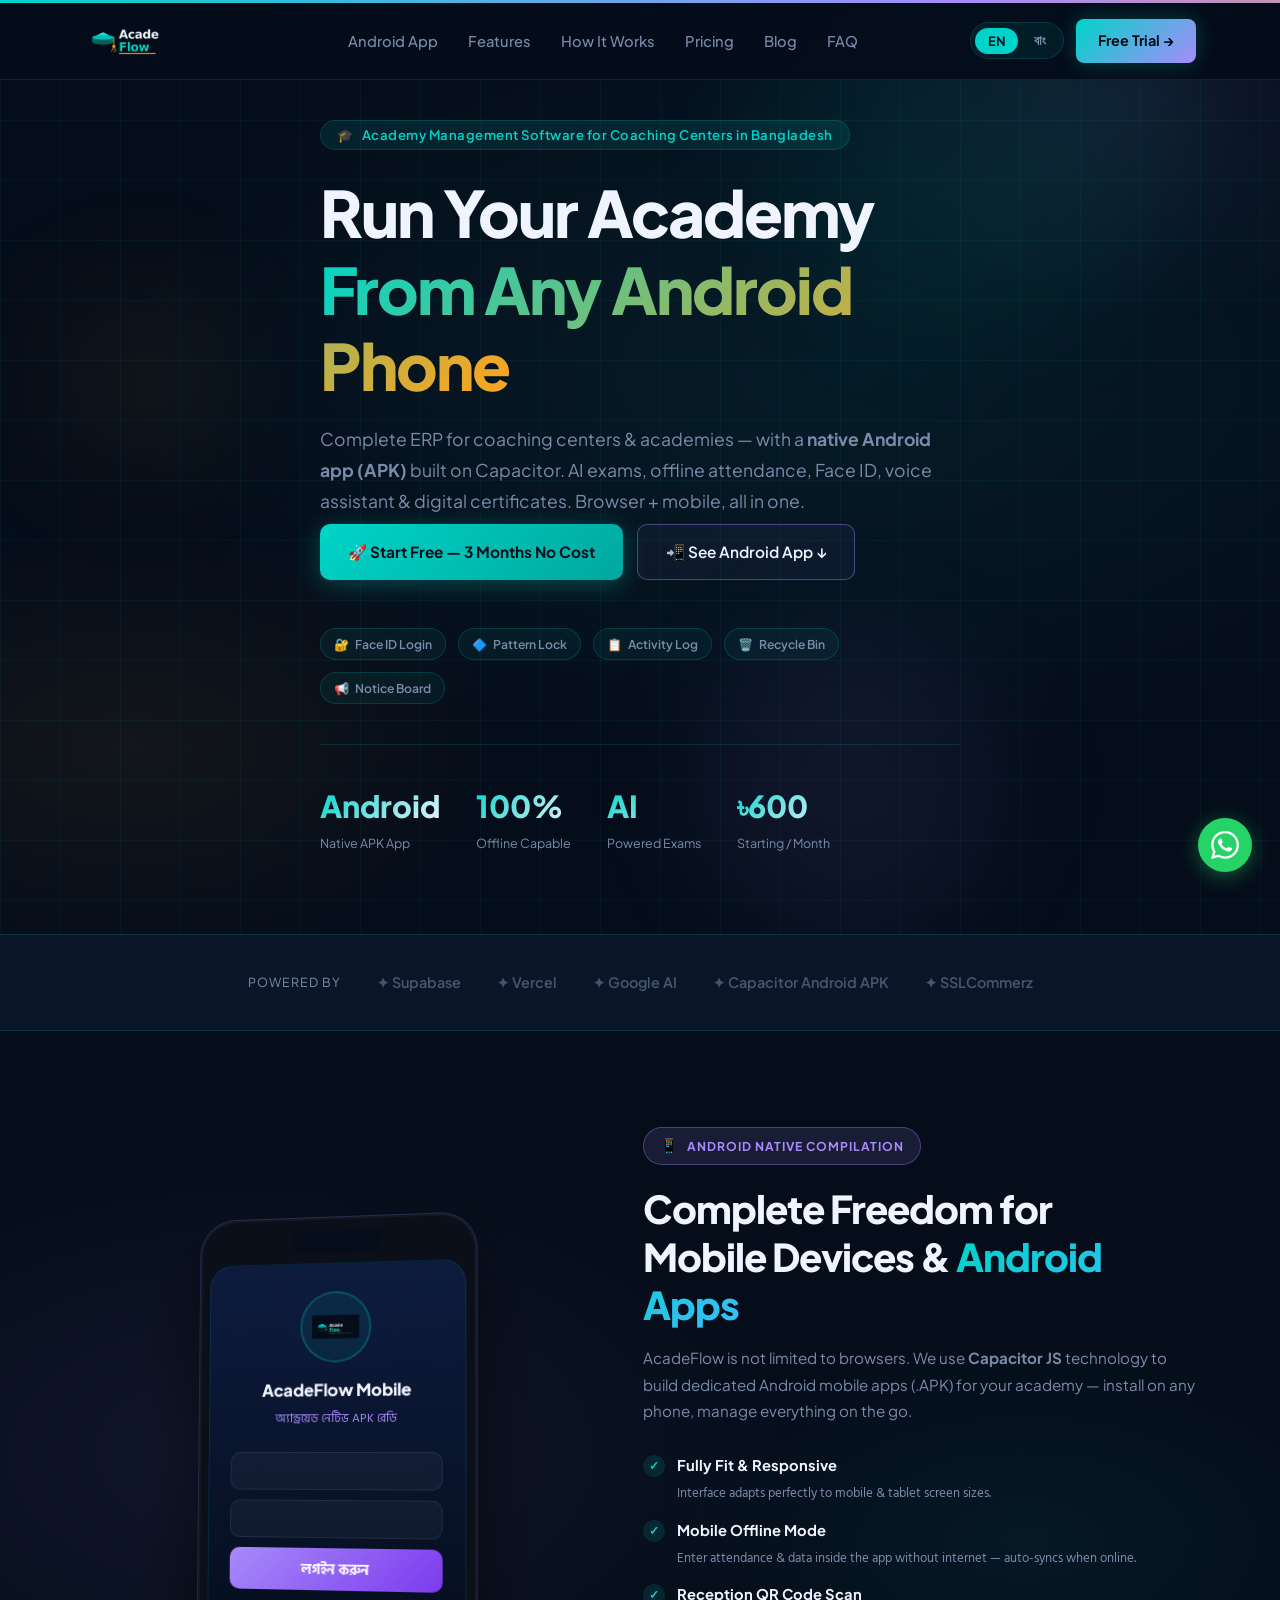
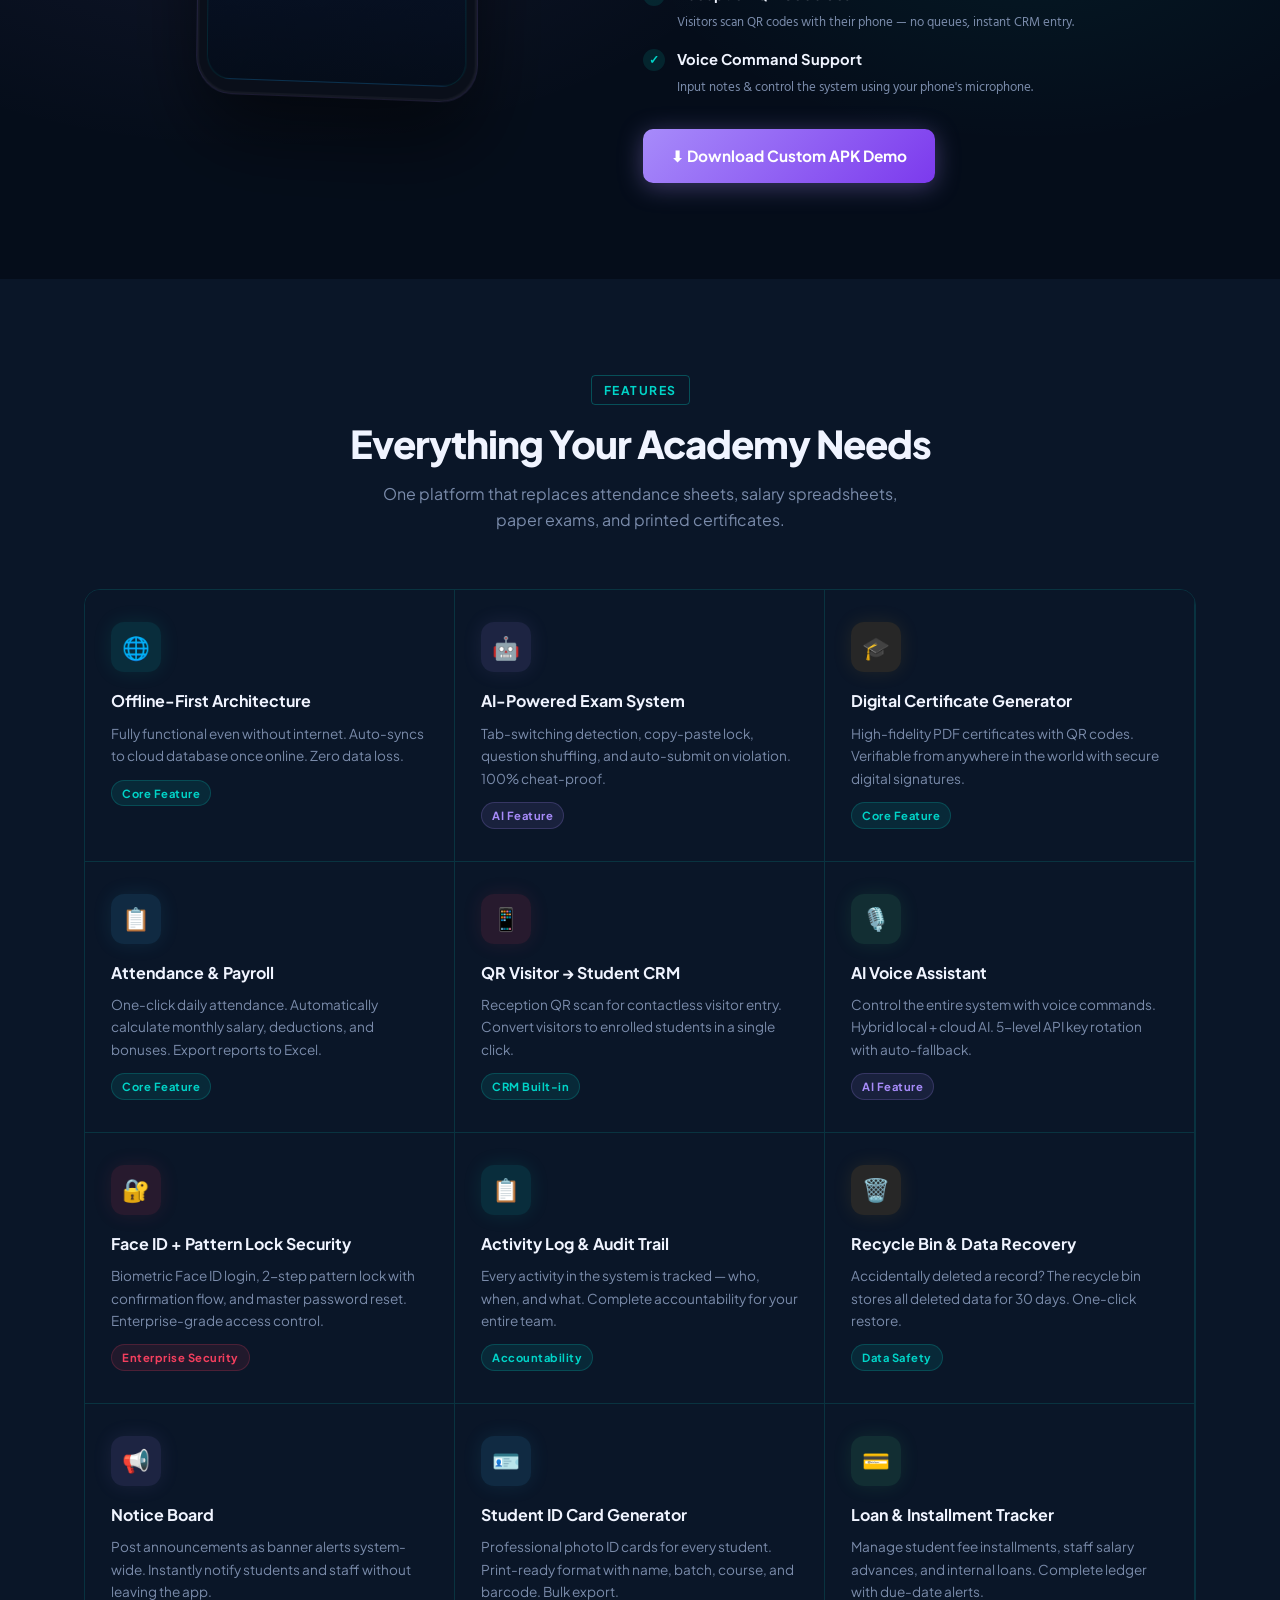
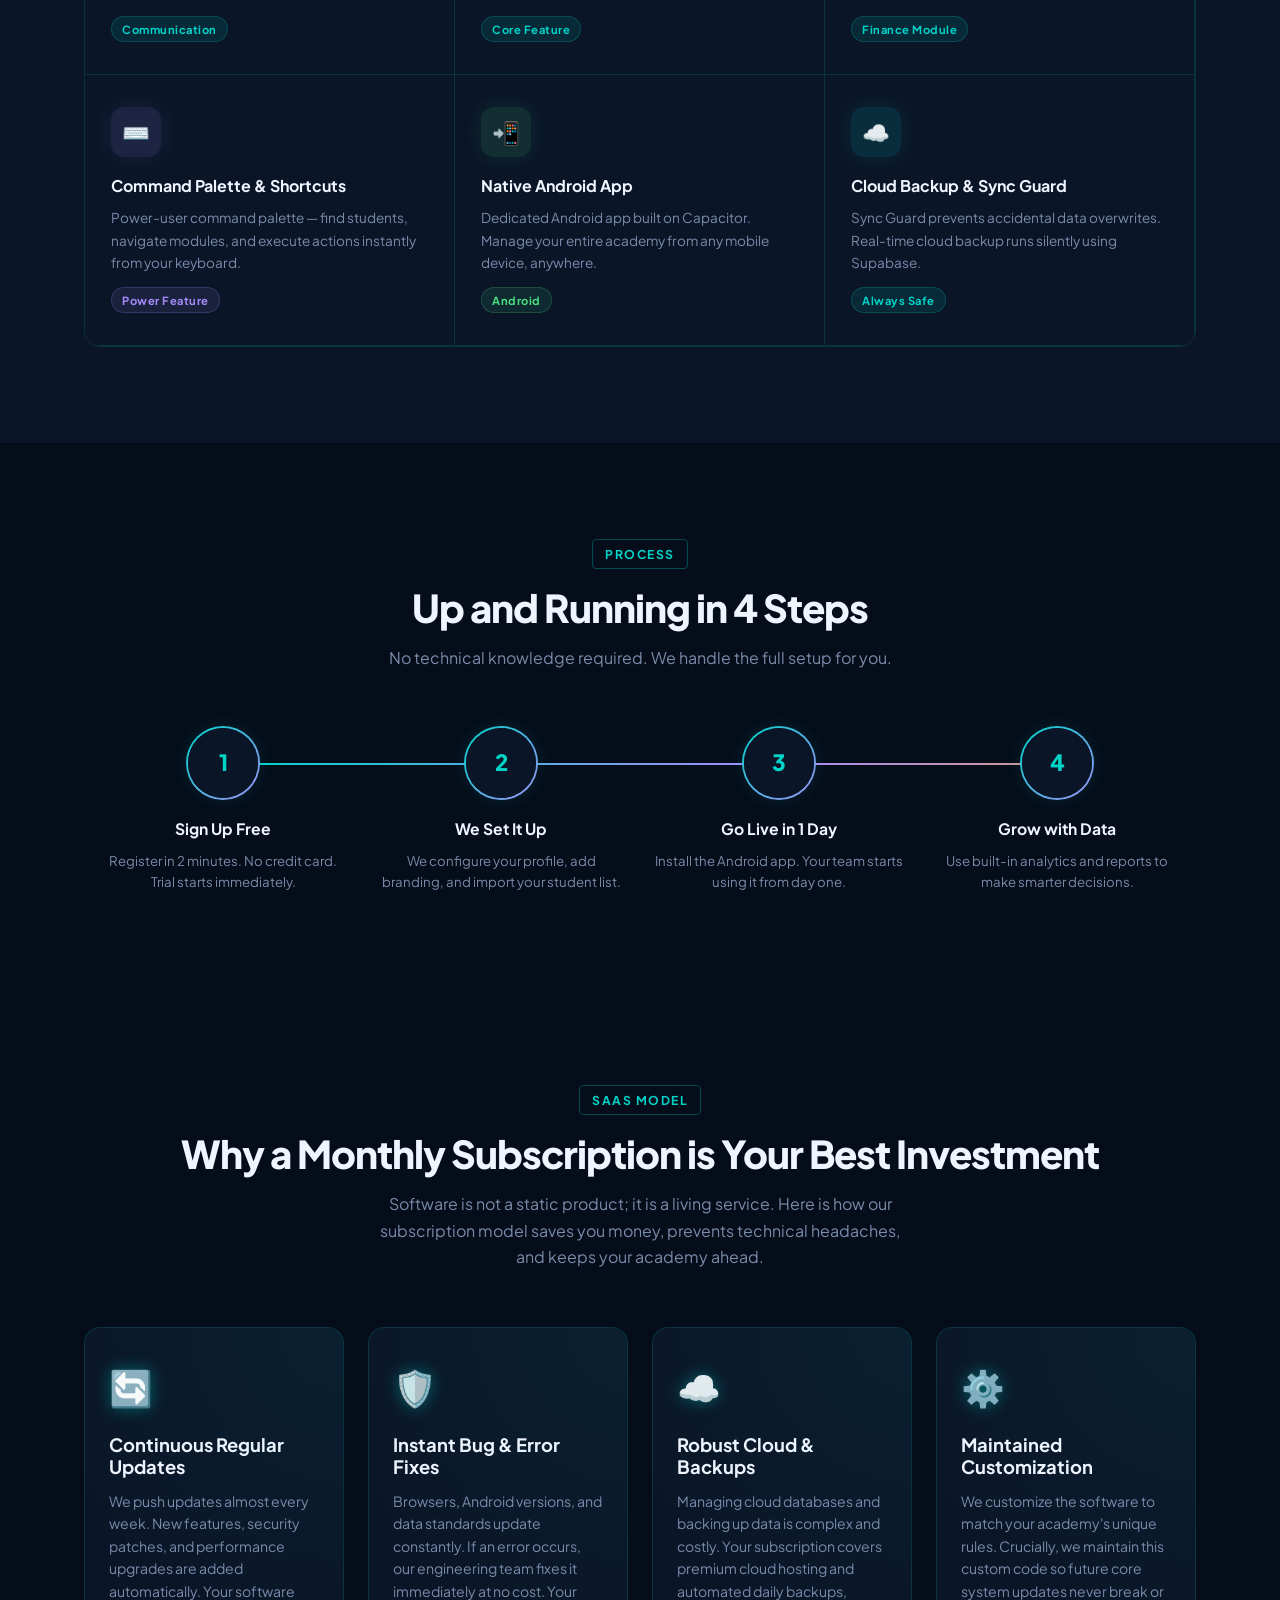
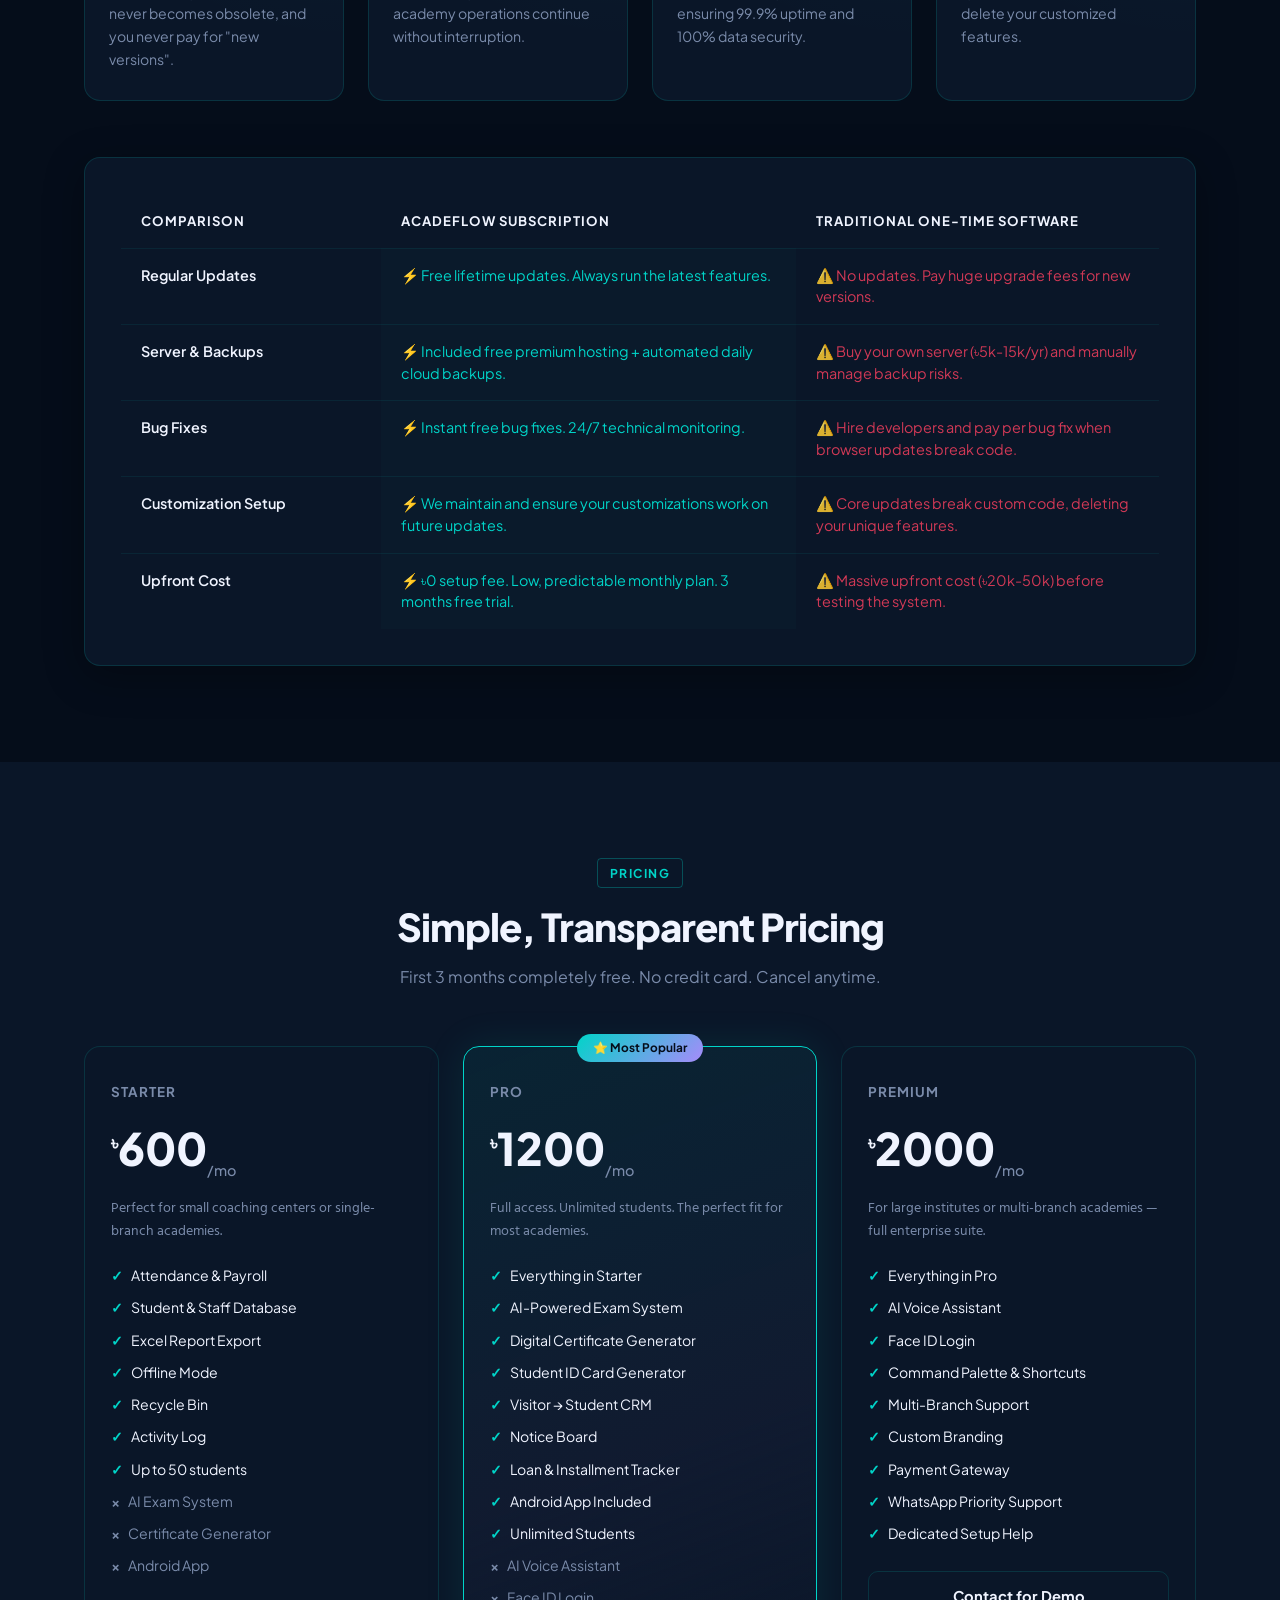
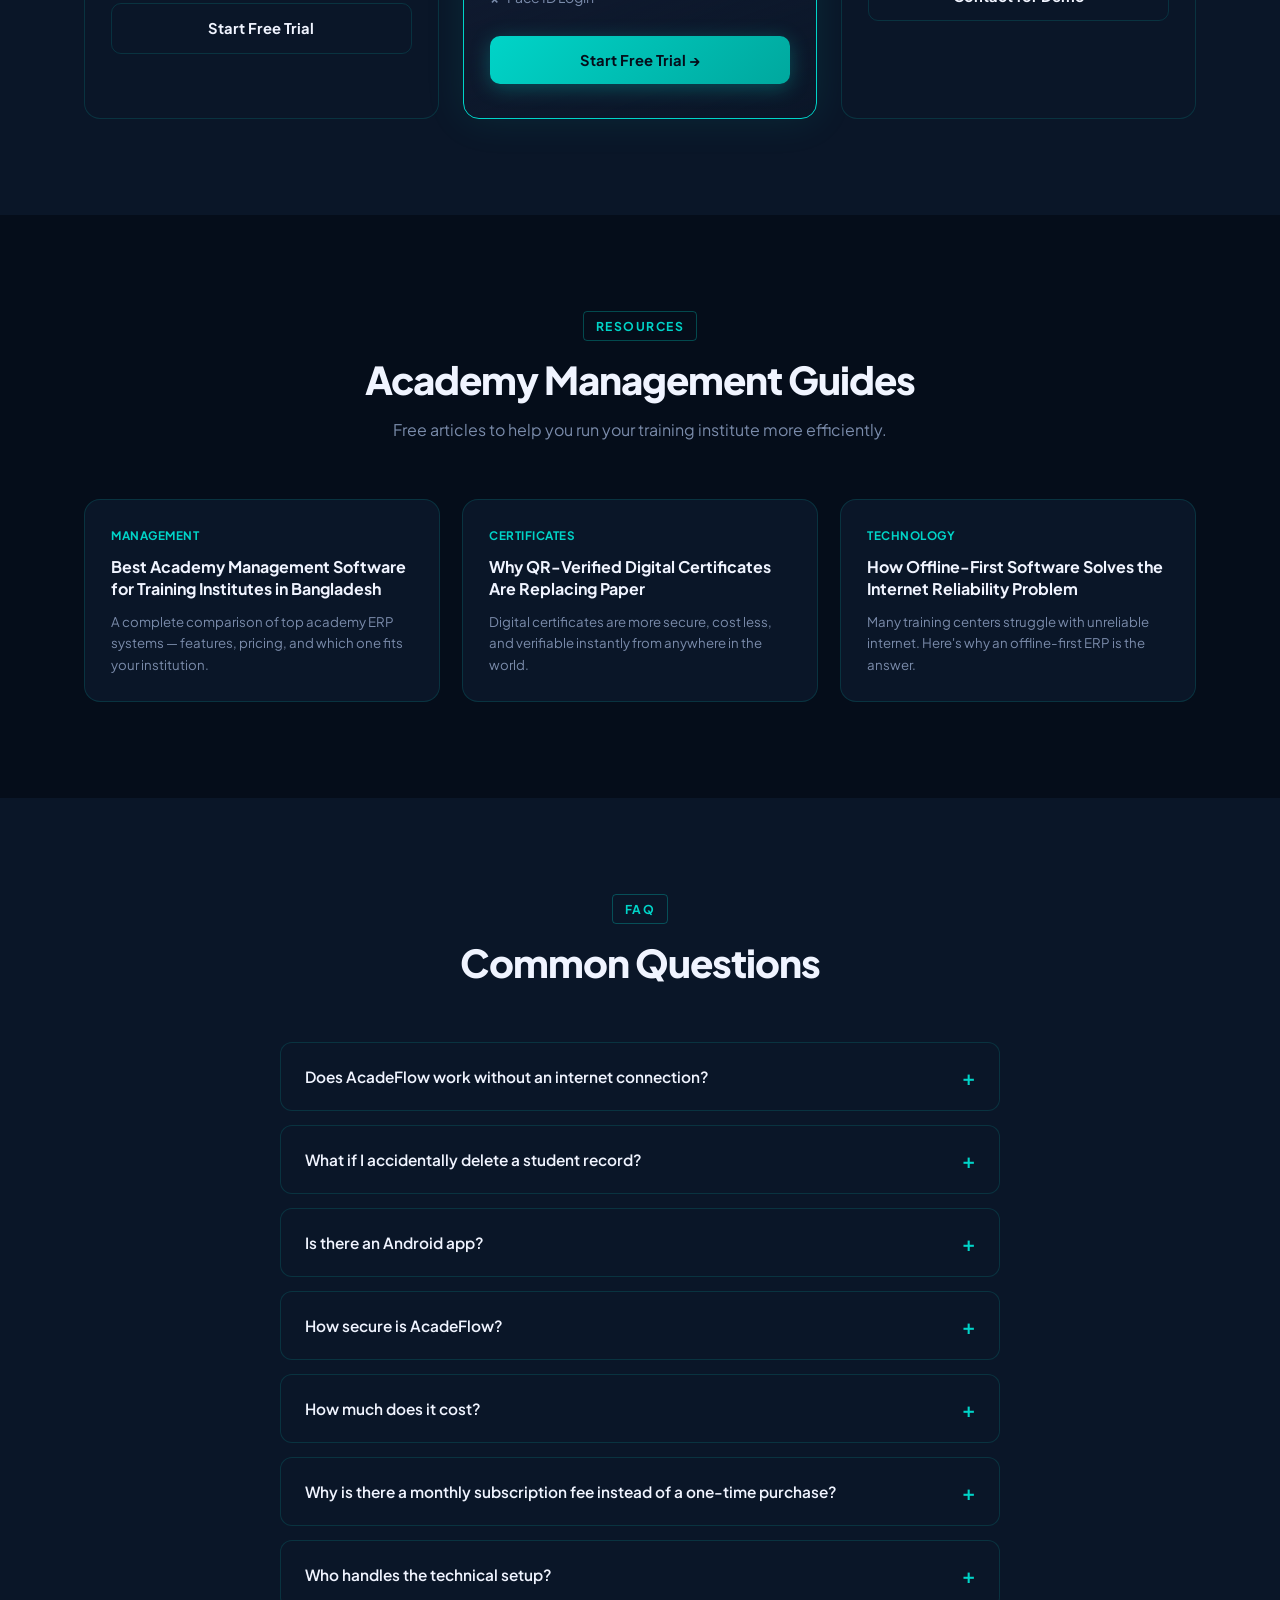
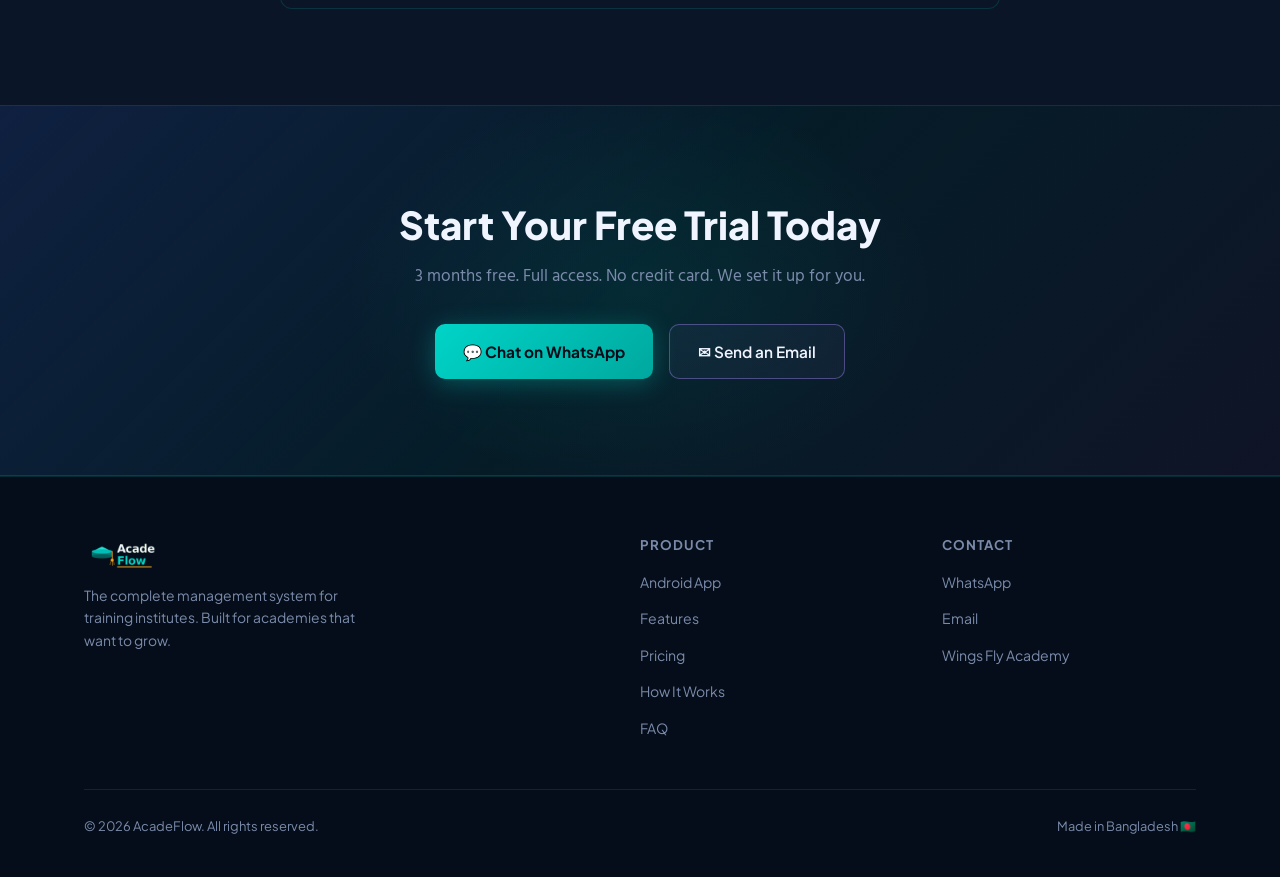
==== index.html @ 0f73452a "fix" ====
<!DOCTYPE html>
<html lang="en">
<head>
  <meta charset="UTF-8" />
  <meta name="viewport" content="width=device-width, initial-scale=1.0" />
  <title>AcadeFlow — Academy ERP with Native Android App | Bangladesh</title>
  <meta name="description" content="AcadeFlow — Bangladesh's academy management ERP with native Android app (Capacitor APK). Offline attendance, AI exams, Face ID, voice assistant, digital certificates & payroll. Free 3-month trial." />
  <meta name="keywords" content="academy management software bangladesh, coaching center ERP android app, academy ERP apk bangladesh, android academy management app, offline academy software, Capacitor android app coaching center" />
  <meta name="robots" content="index, follow" />
  <link rel="canonical" href="https://acade-flow.vercel.app/" />
  <link rel="icon" type="image/x-icon" href="/favicon.ico" />
  <link rel="icon" type="image/png" sizes="32x32" href="/favicon-32.png" />
  <link rel="icon" type="image/png" sizes="16x16" href="/favicon-16.png" />
  <link rel="icon" type="image/png" sizes="192x192" href="/favicon-192.png" />
  <link rel="apple-touch-icon" sizes="180x180" href="/apple-touch-icon.png" />
  <link rel="manifest" href="/site.webmanifest" />
  <meta name="theme-color" content="#050d1a" />
  <meta property="og:title" content="AcadeFlow — Academy ERP with Native Android App" />
  <meta property="og:description" content="Run your coaching center from browser or Android phone. Native APK, offline mode, AI exams, Face ID & voice assistant — all in one ERP." />
  <meta property="og:type" content="website" />
  <meta property="og:url" content="https://acade-flow.vercel.app/" />
  <meta property="og:locale" content="en_BD" />
  <meta property="og:image" content="https://acade-flow.vercel.app/og-image.png" />
  <meta property="og:image:width" content="1200" />
  <meta property="og:image:height" content="630" />
  <meta property="og:image:alt" content="AcadeFlow — Academy Management System" />
  <meta property="og:site_name" content="AcadeFlow" />
  <meta name="twitter:card" content="summary_large_image" />
  <meta name="twitter:title" content="AcadeFlow — Academy ERP with Native Android App" />
  <meta name="twitter:description" content="Native Android APK for coaching centers & academies in Bangladesh. Offline-first, AI-powered." />
  <meta name="twitter:image" content="https://acade-flow.vercel.app/og-image.png" />
  <script type="application/ld+json">
  {
    "@context": "https://schema.org",
    "@type": "SoftwareApplication",
    "name": "AcadeFlow Academy ERP",
    "applicationCategory": "BusinessApplication",
    "operatingSystem": "Android, Web",
    "offers": {
      "@type": "Offer",
      "price": "600",
      "priceCurrency": "BDT",
      "description": "Starting from ৳600/month after 3-month free trial"
    },
    "description": "Complete academy management system for coaching centers in Bangladesh with native Android app, offline mode, AI exams, and Face ID login.",
    "featureList": "Native Android APK, Offline Mode, AI Exams, Face ID, Voice Assistant, Digital Certificates, Attendance, Payroll",
    "provider": {
      "@type": "Organization",
      "name": "AcadeFlow",
      "url": "https://acade-flow.vercel.app/"
    }
  }
  </script>
  <script type="application/ld+json">
  {
    "@context": "https://schema.org",
    "@type": "Organization",
    "name": "AcadeFlow",
    "url": "https://acade-flow.vercel.app/",
    "logo": "https://acade-flow.vercel.app/acadeflow_logo.png",
    "description": "Academy management ERP for coaching centers and training institutes in Bangladesh, with native Android app, offline mode, AI exams, and Face ID security.",
    "areaServed": "BD",
    "sameAs": [
      "https://wingsflyaviationacademy.com"
    ],
    "contactPoint": {
      "@type": "ContactPoint",
      "contactType": "customer support",
      "url": "https://wa.me/8801757208244",
      "areaServed": "BD",
      "availableLanguage": ["en", "bn"]
    }
  }
  </script>
  <script type="application/ld+json">
  {
    "@context": "https://schema.org",
    "@type": "FAQPage",
    "mainEntity": [
      {
        "@type": "Question",
        "name": "Does AcadeFlow work without an internet connection?",
        "acceptedAnswer": {
          "@type": "Answer",
          "text": "Yes — fully offline-first. Attendance, exams, salary — everything works without internet. Data auto-syncs to cloud the moment you reconnect."
        }
      },
      {
        "@type": "Question",
        "name": "What if I accidentally delete a student record?",
        "acceptedAnswer": {
          "@type": "Answer",
          "text": "Nothing is permanently lost. The built-in Recycle Bin holds all deleted records for 30 days. One-click restore — students, payments, staff records, everything."
        }
      },
      {
        "@type": "Question",
        "name": "Is there an Android app?",
        "acceptedAnswer": {
          "@type": "Answer",
          "text": "Yes. Pro and Premium subscribers get a native Android app. Manage your entire academy from any Android phone, anywhere."
        }
      },
      {
        "@type": "Question",
        "name": "How secure is AcadeFlow?",
        "acceptedAnswer": {
          "@type": "Answer",
          "text": "Very. Three independent layers — Face ID biometric login, 2-step Pattern Lock, and master password. Every action is logged in the Activity Audit Trail."
        }
      },
      {
        "@type": "Question",
        "name": "How much does it cost?",
        "acceptedAnswer": {
          "@type": "Answer",
          "text": "First 3 months are completely free — no credit card, no hidden fees. After that, plans start from just ৳600/month."
        }
      },
      {
        "@type": "Question",
        "name": "Why is there a monthly subscription fee instead of a one-time purchase?",
        "acceptedAnswer": {
          "@type": "Answer",
          "text": "Academy software requires continuous servers, automatic backups, and developer support. Our subscription fee covers high-speed hosting, daily cloud backups, regular updates with new features, and instant priority developer support."
        }
      },
      {
        "@type": "Question",
        "name": "Who handles the technical setup?",
        "acceptedAnswer": {
          "@type": "Answer",
          "text": "We do. No technical knowledge needed on your part. Premium plan includes dedicated WhatsApp priority support."
        }
      }
    ]
  }
  </script>
  <link rel="preconnect" href="https://fonts.googleapis.com" />
  <link rel="preconnect" href="https://fonts.gstatic.com" crossorigin />
  <link rel="preload" as="style" href="https://fonts.googleapis.com/css2?family=Plus+Jakarta+Sans:wght@400;500;600;700;800;900&family=Hind+Siliguri:wght@400;500;600;700&display=optional" />
  <link rel="stylesheet" href="https://fonts.googleapis.com/css2?family=Plus+Jakarta+Sans:wght@400;500;600;700;800;900&family=Hind+Siliguri:wght@400;500;600;700&display=optional" media="print" onload="this.media='all'" />
  <noscript>
    <link rel="stylesheet" href="https://fonts.googleapis.com/css2?family=Plus+Jakarta+Sans:wght@400;500;600;700;800;900&family=Hind+Siliguri:wght@400;500;600;700&display=optional" />
  </noscript>

  <style>
/* ============================================================
   AcadeFlow — SOURCE CSS FILE
   This file is NOT linked directly from any HTML page.
   It is inlined into <style> tags in Index.html and every
   blog/*/index.html page at build time, to avoid an extra
   render-blocking network request (which was costing real
   PageSpeed points).

   HOW TO EDIT:
   1. Make your changes in this file.
   2. Run: python3 inline-css.py
      (re-inlines this file into all 4 HTML pages automatically)
   3. Deploy.
   ============================================================ */

    :root {
      --navy:#050d1a; --navy2:#0a1628; --navy3:#0f2040;
      --teal:#00d4c8; --teal2:#00a89e; --amber:#f5a623;
      --purple:#a78bfa; --rose:#f43f5e; --sky:#38bdf8; --green:#4ade80;
      --white:#f0f4ff; --muted:#7a8baa; --border:rgba(0,212,200,0.15);
      --font-en:'Plus Jakarta Sans',sans-serif; --font-bn:'Hind Siliguri',sans-serif;
      --radius:16px;
    }
    *,*::before,*::after{box-sizing:border-box;margin:0;padding:0;}
    html{scroll-behavior:smooth;}
    body{background:#050d1a;color:#f0f4ff;font-family:'Plus Jakarta Sans',sans-serif;line-height:1.65;overflow-x:hidden;}
    h1,h2,h3,h4{font-weight:800;line-height:1.2;}
    .bn{font-family:'Hind Siliguri',sans-serif;}
    .container{max-width:1160px;margin:0 auto;padding:0 24px;}
    section{padding:96px 0;}

    /* CURSOR TRAIL */
    .cursor-particle{position:fixed;pointer-events:none;border-radius:50%;z-index:99997;animation:particleFade 0.8s ease forwards;}
    @keyframes particleFade{0%{opacity:1;transform:scale(1);}100%{opacity:0;transform:scale(0);}}

    /* COLOR BAR */
    .color-bar{height:3px;background:linear-gradient(90deg,#00d4c8,#a78bfa,#f5a623,#f43f5e,#38bdf8);background-size:300% auto;animation:gradShift 6s ease infinite;position:fixed;top:0;left:0;right:0;z-index:1001;}
    @keyframes gradShift{0%{background-position:0% center;}50%{background-position:100% center;}100%{background-position:0% center;}}

    /* SPLASH */
    .splash{position:fixed;inset:0;background:radial-gradient(circle at center,#0a1728 0%,#02050a 100%);display:flex;align-items:center;justify-content:center;z-index:10000;flex-direction:column;gap:20px;}
    .splash-ring{position:relative;width:260px;height:260px;}
    .ring1{position:absolute;inset:0;border-radius:50%;border:3px solid transparent;border-top-color:#00d4c8;animation:spin 2s linear infinite;box-shadow:0 0 40px rgba(0,212,200,0.5);}
    .ring2{position:absolute;inset:-14px;border-radius:50%;border:2px solid transparent;border-bottom-color:#a78bfa;animation:spin 3s linear infinite reverse;}
    @keyframes spin{to{transform:rotate(360deg);}}
    @keyframes pulse{0%,100%{filter:drop-shadow(0 0 20px rgba(0,212,200,0.6));}50%{filter:drop-shadow(0 0 40px rgba(0,212,200,0.95));}}
    .splash-title{font-size:1.9rem;font-weight:800;background:linear-gradient(135deg,#00d4c8,#f0f4ff,#a78bfa);-webkit-background-clip:text;-webkit-text-fill-color:transparent;animation:fadeUp 0.8s ease 0.3s both;}
    .splash-sub{font-size:0.92rem;color:#7a8baa;font-family:'Hind Siliguri',sans-serif;animation:fadeUp 0.8s ease 0.6s both;}
    .splash-btn{background:linear-gradient(135deg,#00d4c8,#a78bfa);color:#050d1a;font-weight:700;padding:13px 34px;border:none;border-radius:10px;cursor:pointer;font-size:0.98rem;font-family:'Plus Jakarta Sans',sans-serif;position:relative;overflow:hidden;animation:fadeUp 0.8s ease 0.9s both;transition:transform 0.2s;}
    .splash-btn:hover{transform:scale(1.05);}
    .btn-shine{position:absolute;inset:0;background:linear-gradient(135deg,transparent,rgba(255,255,255,0.18),transparent);animation:shine 2s ease-in-out infinite;}
    @keyframes shine{0%{transform:translateX(-100%);}100%{transform:translateX(200%);}}
    @keyframes fadeUp{from{opacity:0;transform:translateY(20px);}to{opacity:1;transform:translateY(0);}}
    .splash-particles{position:absolute;inset:0;pointer-events:none;overflow:hidden;}

    /* NAV */
    nav{position:fixed;top:0;left:0;right:0;z-index:999;background:rgba(5,13,26,0.92);backdrop-filter:blur(16px);border-bottom:1px solid rgba(0,212,200,0.15);margin-top:3px;}
    .nav-inner{display:flex;align-items:center;justify-content:space-between;height:76px;max-width:1160px;margin:0 auto;padding:0 24px;}
    .logo{text-decoration:none;display:flex;align-items:center;}
    .logo img{height:38px;width:auto;display:block;}
    .nav-links{display:flex;gap:30px;list-style:none;}
    .nav-links a{color:#7a8baa;text-decoration:none;font-size:0.92rem;font-weight:500;transition:color 0.2s;}
    .nav-links a:hover{color:#00d4c8;}
    .nav-right{display:flex;align-items:center;gap:12px;}
    .lang-toggle{display:flex;align-items:center;gap:3px;background:rgba(0,212,200,0.08);border:1px solid rgba(0,212,200,0.15);border-radius:100px;padding:4px;}
    .lang-btn{background:none;border:none;cursor:pointer;padding:5px 13px;border-radius:100px;font-size:0.8rem;font-weight:700;color:#7a8baa;font-family:'Plus Jakarta Sans',sans-serif;transition:all 0.2s;}
    .lang-btn.active{background:#00d4c8;color:#050d1a;}
    .nav-cta{background:linear-gradient(135deg,#00d4c8,#a78bfa);color:#050d1a;font-weight:700;padding:10px 22px;border-radius:8px;text-decoration:none;font-size:0.9rem;transition:all 0.3s;box-shadow:0 0 20px rgba(0,212,200,0.25);}
    .nav-cta:hover{transform:translateY(-2px);box-shadow:0 0 30px rgba(0,212,200,0.5);}
    /* Lang visibility */
    [data-lang="en"] .only-bn{display:none!important;}
    [data-lang="bn"] .only-en{display:none!important;}

    /* MOBILE NAV TOGGLE */
    .nav-toggle{display:none;flex-direction:column;justify-content:center;gap:5px;width:38px;height:38px;background:rgba(0,212,200,0.08);border:1px solid rgba(0,212,200,0.15);border-radius:8px;cursor:pointer;padding:0;}
    .nav-toggle span{display:block;width:18px;height:2px;margin:0 auto;background:#00d4c8;border-radius:2px;transition:transform 0.25s ease,opacity 0.25s ease;}
    .nav-toggle[aria-expanded="true"] span:nth-child(1){transform:translateY(7px) rotate(45deg);}
    .nav-toggle[aria-expanded="true"] span:nth-child(2){opacity:0;}
    .nav-toggle[aria-expanded="true"] span:nth-child(3){transform:translateY(-7px) rotate(-45deg);}
    @media(max-width:800px){
      .nav-toggle{display:flex;}
      .nav-links{
        display:flex;position:fixed;top:76px;left:0;right:0;flex-direction:column;gap:0;
        background:rgba(5,13,26,0.98);backdrop-filter:blur(16px);border-bottom:1px solid rgba(0,212,200,0.15);
        max-height:0;overflow:hidden;padding:0 24px;transition:max-height 0.3s ease,padding 0.3s ease;
      }
      .nav-links.open{max-height:420px;padding:12px 24px 20px;}
      .nav-links li{width:100%;border-bottom:1px solid rgba(0,212,200,0.15);}
      .nav-links li:last-child{border-bottom:none;}
      .nav-links a{display:block;padding:14px 4px;font-size:1rem;}
    }

    /* HERO */
    .hero{min-height:100vh;display:flex;align-items:center;padding:120px 0 80px;position:relative;overflow:hidden;}
    .hero-bg{position:absolute;inset:0;background:radial-gradient(ellipse 80% 60% at 65% 40%,rgba(0,212,200,0.08) 0%,transparent 70%),radial-gradient(ellipse 50% 40% at 10% 80%,rgba(245,166,35,0.06) 0%,transparent 60%),radial-gradient(ellipse 40% 40% at 90% 10%,rgba(167,139,250,0.07) 0%,transparent 60%);}
    .grid-lines{position:absolute;inset:0;background-image:linear-gradient(rgba(0,212,200,0.05) 1px,transparent 1px),linear-gradient(90deg,rgba(0,212,200,0.05) 1px,transparent 1px);background-size:60px 60px;animation:gridPulse 8s ease-in-out infinite;}
    @keyframes gridPulse{0%,100%{opacity:0.6;}50%{opacity:1;}}
    .orb{position:absolute;border-radius:50%;filter:blur(60px);animation:orbFloat 12s ease-in-out infinite;}
    .orb1{width:420px;height:420px;background:rgba(0,212,200,0.07);top:-100px;right:8%;}
    .orb2{width:300px;height:300px;background:rgba(167,139,250,0.07);bottom:0;right:22%;animation-delay:-4s;}
    .orb3{width:200px;height:200px;background:rgba(245,166,35,0.05);top:30%;left:3%;animation-delay:-8s;}
    @keyframes orbFloat{0%,100%{transform:translateY(0) scale(1);}50%{transform:translateY(-40px) scale(1.1);}}
    /* Flying planes */
    .plane{position:absolute;pointer-events:none;opacity:0;animation:fly1 30s linear infinite;display:flex;align-items:center;gap:8px;}
    .plane2{animation:fly2 40s linear infinite;animation-delay:15s;}
    .plane-emoji{font-size:18px;filter:drop-shadow(0 0 10px rgba(0,212,200,0.8));}
    .plane-trail{width:100px;height:1px;background:linear-gradient(to left,transparent,rgba(0,212,200,0.6));}
    @keyframes fly1{0%{left:-5%;top:22%;opacity:0;}5%{opacity:0.9;}90%{opacity:0.9;}100%{left:110%;top:9%;opacity:0;}}
    @keyframes fly2{0%{left:110%;top:65%;opacity:0;transform:scaleX(-1);}5%{opacity:0.5;}90%{opacity:0.5;}100%{left:-8%;top:48%;opacity:0;transform:scaleX(-1);}}
    /* Shooting stars */
    .star{position:absolute;width:90px;height:1px;pointer-events:none;background:linear-gradient(to right,transparent,#00d4c8);animation:shootStar 7s ease-in-out infinite;opacity:0;}
    @keyframes shootStar{0%{transform:translateX(-180px) rotate(-30deg);opacity:0;}10%{opacity:1;}40%{opacity:0;}100%{transform:translateX(380px) rotate(-30deg);opacity:0;}}
    .hero-content{position:relative;z-index:2;max-width:640px;}
    .eyebrow{display:inline-flex;align-items:center;gap:8px;background:rgba(0,212,200,0.1);border:1px solid rgba(0,212,200,0.15);border-radius:100px;padding:6px 16px;font-size:0.82rem;font-weight:600;color:#00d4c8;letter-spacing:0.5px;margin-bottom:24px;animation:pulseBadge 3s ease-in-out infinite;}
    .eyebrow::before{content:'🎓';}
    @keyframes pulseBadge{0%,100%{box-shadow:0 0 0 0 rgba(0,212,200,0.2);}50%{box-shadow:0 0 0 8px rgba(0,212,200,0);}}
    h1.hero-h1{font-size:clamp(2.4rem,5vw,4rem);letter-spacing:-2px;margin-bottom:20px;}
    h1.hero-h1 em{font-style:normal;background:linear-gradient(135deg,#00d4c8,#f5a623,#a78bfa);background-size:200% auto;-webkit-background-clip:text;-webkit-text-fill-color:transparent;animation:gradShift 4s ease infinite;}
    .hero-sub{font-size:1.1rem;color:#7a8baa;margin-bottom:8px;line-height:1.75;}
    .hero-sub-bn{font-family:'Hind Siliguri',sans-serif;font-size:0.97rem;color:rgba(120,139,170,0.8);margin-bottom:36px;}
    .hero-btns{display:flex;gap:14px;flex-wrap:wrap;margin-bottom:48px;}
    .btn-p{background:linear-gradient(135deg,#00d4c8,#00a89e);color:#050d1a;font-weight:700;padding:14px 28px;border-radius:10px;text-decoration:none;font-size:0.96rem;transition:all 0.3s;display:inline-flex;align-items:center;gap:8px;box-shadow:0 4px 24px rgba(0,212,200,0.3);position:relative;overflow:hidden;}
    .btn-p::before{content:'';position:absolute;inset:0;background:linear-gradient(135deg,transparent,rgba(255,255,255,0.15),transparent);transform:translateX(-100%);transition:transform 0.6s;}
    .btn-p:hover::before{transform:translateX(100%);}
    .btn-p:hover{transform:translateY(-3px);box-shadow:0 8px 32px rgba(0,212,200,0.5);}
    .btn-s{border:1px solid rgba(167,139,250,0.4);color:#f0f4ff;font-weight:600;padding:14px 28px;border-radius:10px;text-decoration:none;font-size:0.96rem;transition:all 0.3s;display:inline-flex;align-items:center;gap:8px;background:rgba(167,139,250,0.05);}
    .btn-s:hover{border-color:#a78bfa;color:#a78bfa;background:rgba(167,139,250,0.1);transform:translateY(-3px);}
    /* Hero security badges */
    .sec-badges{display:flex;gap:12px;flex-wrap:wrap;margin-bottom:40px;}
    .sec-badge{display:flex;align-items:center;gap:6px;background:rgba(0,212,200,0.06);border:1px solid rgba(0,212,200,0.18);border-radius:100px;padding:5px 13px;font-size:0.76rem;font-weight:600;color:#7a8baa;}
    .sec-badge .icon{color:#00d4c8;}
    .hero-stats{display:flex;gap:36px;padding-top:36px;border-top:1px solid rgba(0,212,200,0.15);}
    .stat-n{font-size:1.9rem;font-weight:900;background:linear-gradient(135deg,#00d4c8,#f0f4ff);-webkit-background-clip:text;-webkit-text-fill-color:transparent;}
    .stat-l{font-size:0.78rem;color:#7a8baa;margin-top:2px;}
    @media(max-width:600px){.hero-stats{flex-wrap:wrap;gap:20px;}.hero-btns{flex-direction:column;}}

    /* ANDROID SHOWCASE */
    .android-section{background:#050d1a;position:relative;overflow:hidden;}
    .android-section::before{content:'';position:absolute;inset:0;background:radial-gradient(ellipse 60% 50% at 20% 50%,rgba(167,139,250,0.08) 0%,transparent 70%),radial-gradient(ellipse 50% 40% at 80% 60%,rgba(0,212,200,0.06) 0%,transparent 60%);pointer-events:none;}
    .android-grid{display:grid;grid-template-columns:1fr 1.1fr;gap:56px;align-items:center;position:relative;z-index:1;}
    .phone-wrap{display:flex;justify-content:center;perspective:900px;}
    .phone-mock{width:280px;background:#0a0f1a;border-radius:36px;padding:14px 10px;box-shadow:0 40px 80px rgba(0,0,0,0.55),0 0 0 1px rgba(167,139,250,0.25),inset 0 0 0 2px rgba(255,255,255,0.04);transform:rotateY(-8deg) rotateX(2deg);transition:transform 0.5s ease;}
    .phone-mock:hover{transform:rotateY(0deg) rotateX(0deg);}
    .phone-notch{width:90px;height:22px;background:#050d1a;border-radius:0 0 14px 14px;margin:0 auto 10px;}
    .phone-screen{background:linear-gradient(180deg,#0D1B3E 0%,#050d1a 100%);border-radius:24px;overflow:hidden;min-height:420px;padding:28px 22px 24px;border:1px solid rgba(0,212,200,0.12);}
    .phone-logo-ring{width:72px;height:72px;border-radius:50%;background:rgba(0,212,200,0.08);border:2px solid rgba(0,212,200,0.25);display:flex;align-items:center;justify-content:center;margin:0 auto 14px;}
    .phone-logo-ring img{width:48px;height:48px;object-fit:contain;}
    .phone-app-name{text-align:center;font-weight:800;font-size:1.05rem;margin-bottom:4px;}
    .phone-app-sub{text-align:center;font-family:'Hind Siliguri',sans-serif;font-size:0.78rem;color:#a78bfa;margin-bottom:24px;}
    .phone-field{background:rgba(255,255,255,0.04);border:1px solid rgba(255,255,255,0.08);border-radius:10px;height:38px;margin-bottom:10px;}
    .phone-btn-mock{background:linear-gradient(135deg,#a78bfa,#7c3aed);border-radius:10px;height:42px;margin-top:6px;display:flex;align-items:center;justify-content:center;font-family:'Hind Siliguri',sans-serif;font-weight:700;font-size:0.88rem;color:#fff;}
    .android-content .and-badge{display:inline-flex;align-items:center;gap:8px;background:rgba(167,139,250,0.12);border:1px solid rgba(167,139,250,0.35);border-radius:100px;padding:6px 16px;font-size:0.76rem;font-weight:700;color:#a78bfa;letter-spacing:1px;text-transform:uppercase;margin-bottom:20px;}
    .android-content .and-badge::before{content:'📱';font-size:0.9rem;}
    .android-h2{font-size:clamp(1.6rem,3vw,2.4rem);letter-spacing:-1px;margin-bottom:16px;line-height:1.25;}
    .android-h2 em{font-style:normal;background:linear-gradient(135deg,#00d4c8,#38bdf8);-webkit-background-clip:text;-webkit-text-fill-color:transparent;}
    .android-desc{font-size:0.95rem;color:#7a8baa;line-height:1.75;margin-bottom:28px;}
    .android-feats{list-style:none;display:flex;flex-direction:column;gap:14px;margin-bottom:32px;}
    .android-feats li{display:flex;align-items:flex-start;gap:12px;font-size:0.92rem;color:#f0f4ff;}
    .android-feats li::before{content:'✓';flex-shrink:0;width:22px;height:22px;border-radius:50%;background:rgba(0,212,200,0.12);color:#00d4c8;font-weight:800;font-size:0.75rem;display:flex;align-items:center;justify-content:center;margin-top:2px;}
    .android-feats strong{display:block;font-weight:700;margin-bottom:2px;}
    .android-feats span{font-size:0.84rem;color:#7a8baa;font-family:'Hind Siliguri',sans-serif;line-height:1.5;}
    .btn-apk{background:linear-gradient(135deg,#a78bfa,#7c3aed);color:#fff;font-weight:700;padding:14px 28px;border-radius:10px;text-decoration:none;font-size:0.96rem;display:inline-flex;align-items:center;gap:10px;transition:all 0.3s;box-shadow:0 4px 24px rgba(167,139,250,0.35);}
    .btn-apk:hover{transform:translateY(-3px);box-shadow:0 8px 32px rgba(167,139,250,0.55);}
    @media(max-width:900px){.android-grid{grid-template-columns:1fr;gap:40px;}.phone-wrap{order:-1;}.phone-mock{transform:none;width:260px;}}

    /* TRUSTED BAR */
    .trusted{padding:36px 0;border-top:1px solid rgba(0,212,200,0.15);border-bottom:1px solid rgba(0,212,200,0.15);background:#0a1628;}
    .trusted-inner{display:flex;align-items:center;gap:36px;flex-wrap:wrap;justify-content:center;}
    .trusted-label{font-size:0.78rem;color:#7a8baa;text-transform:uppercase;letter-spacing:1px;}
    .trusted-logo{color:#7a8baa;font-size:0.9rem;font-weight:600;opacity:0.55;transition:opacity 0.2s,color 0.2s;}
    .trusted-logo:hover{opacity:1;color:#00d4c8;}

    /* SECTION HEADER */
    .s-eye{display:inline-block;font-size:0.76rem;font-weight:700;letter-spacing:1.5px;text-transform:uppercase;color:#00d4c8;border:1px solid rgba(0,212,200,0.3);border-radius:4px;padding:4px 12px;margin-bottom:16px;}
    .s-head{text-align:center;margin-bottom:56px;}
    .s-title{font-size:clamp(1.8rem,3vw,2.6rem);letter-spacing:-1px;margin-bottom:14px;}
    .s-sub{font-size:1rem;color:#7a8baa;max-width:540px;margin:0 auto;}

    /* FEATURES GRID */
    .feat-bg{background:#0a1628;}
    .feat-grid{display:grid;grid-template-columns:repeat(3,1fr);border:1px solid rgba(0,212,200,0.15);border-radius:16px;overflow:hidden;}
    .fc{background:#0a1628;padding:32px 26px;border-right:1px solid rgba(0,212,200,0.15);border-bottom:1px solid rgba(0,212,200,0.15);transition:background 0.3s,transform 0.3s;position:relative;overflow:hidden;}
    .fc::before{content:'';position:absolute;top:0;left:0;right:0;height:2px;background:linear-gradient(90deg,transparent,currentColor,transparent);opacity:0;transition:opacity 0.3s;}
    .fc:hover::before{opacity:1;}
    .fc:hover{background:#0f2040;}
    .fc.c-teal{color:#00d4c8;}
    .fc.c-purple{color:#a78bfa;}
    .fc.c-amber{color:#f5a623;}
    .fc.c-sky{color:#38bdf8;}
    .fc.c-rose{color:#f43f5e;}
    .fc.c-green{color:#4ade80;}
    .fi{width:50px;height:50px;border-radius:13px;display:flex;align-items:center;justify-content:center;font-size:1.4rem;margin-bottom:16px;}
    .fi.teal{background:rgba(0,212,200,0.12);box-shadow:0 0 20px rgba(0,212,200,0.1);}
    .fi.purple{background:rgba(167,139,250,0.12);box-shadow:0 0 20px rgba(167,139,250,0.1);}
    .fi.amber{background:rgba(245,166,35,0.12);box-shadow:0 0 20px rgba(245,166,35,0.1);}
    .fi.sky{background:rgba(56,189,248,0.12);box-shadow:0 0 20px rgba(56,189,248,0.1);}
    .fi.rose{background:rgba(244,63,94,0.12);box-shadow:0 0 20px rgba(244,63,94,0.1);}
    .fi.green{background:rgba(74,222,128,0.12);box-shadow:0 0 20px rgba(74,222,128,0.1);}
    .fn{font-size:1rem;font-weight:700;margin-bottom:8px;color:#f0f4ff;}
    .fd{font-size:0.85rem;color:#7a8baa;line-height:1.65;}
    .badge{display:inline-block;margin-top:12px;font-size:0.7rem;font-weight:700;letter-spacing:0.5px;padding:3px 10px;border-radius:100px;}
    .b-core{background:rgba(0,212,200,0.1);color:#00d4c8;border:1px solid rgba(0,212,200,0.2);}
    .b-ai{background:rgba(167,139,250,0.1);color:#a78bfa;border:1px solid rgba(167,139,250,0.2);}
    .b-and{background:rgba(74,222,128,0.1);color:#4ade80;border:1px solid rgba(74,222,128,0.2);}
    .b-sec{background:rgba(244,63,94,0.1);color:#f43f5e;border:1px solid rgba(244,63,94,0.2);}
    @media(max-width:900px){.feat-grid{grid-template-columns:repeat(2,1fr);}}
    @media(max-width:560px){.feat-grid{grid-template-columns:1fr;}}

    /* HOW IT WORKS */
    .steps{display:grid;grid-template-columns:repeat(4,1fr);gap:0;position:relative;}
    .steps::before{content:'';position:absolute;top:35px;left:12.5%;right:12.5%;height:2px;background:linear-gradient(90deg,#00d4c8,#a78bfa,#f5a623,#f43f5e);background-size:200% auto;animation:gradShift 4s ease infinite;z-index:0;}
    .step{text-align:center;padding:0 14px;position:relative;z-index:1;}
    .sn{width:70px;height:70px;border-radius:50%;background:#0a1628;display:flex;align-items:center;justify-content:center;font-size:1.4rem;font-weight:800;color:#00d4c8;margin:0 auto 18px;position:relative;box-shadow:0 0 20px rgba(0,212,200,0.15);transition:box-shadow 0.3s;}
    .sn::before{content:'';position:absolute;inset:-2px;border-radius:50%;background:linear-gradient(135deg,#00d4c8,#a78bfa);z-index:-1;}
    .sn-inner{background:#0a1628;width:100%;height:100%;border-radius:50%;display:flex;align-items:center;justify-content:center;}
    .step:hover .sn{box-shadow:0 0 30px rgba(0,212,200,0.4);}
    .st{font-size:0.98rem;font-weight:700;margin-bottom:8px;}
    .sd{font-size:0.83rem;color:#7a8baa;}
    @media(max-width:700px){.steps{grid-template-columns:repeat(2,1fr);gap:36px;}.steps::before{display:none;}}

    /* WHY SUBSCRIPTION */
    .sub-section {
      background: #050d1a;
      padding: 96px 0;
      position: relative;
    }
    .sub-grid {
      display: grid;
      grid-template-columns: repeat(4, 1fr);
      gap: 24px;
      margin-bottom: 56px;
    }
    .sub-card {
      background: #0a1628;
      border: 1px solid rgba(0,212,200,0.15);
      border-radius: 16px;
      padding: 30px 24px;
      transition: all 0.3s ease;
      position: relative;
      overflow: hidden;
    }
    .sub-card:hover {
      transform: translateY(-6px);
      border-color: #00d4c8;
      box-shadow: 0 12px 30px rgba(0, 212, 200, 0.15);
    }
    .sub-card::after {
      content: '';
      position: absolute;
      inset: 0;
      background: radial-gradient(circle at top right, rgba(0, 212, 200, 0.05), transparent 70%);
      pointer-events: none;
    }
    .sub-icon {
      font-size: 2.2rem;
      margin-bottom: 18px;
      display: inline-block;
      filter: drop-shadow(0 0 8px rgba(0, 212, 200, 0.4));
    }
    .sub-card-title {
      font-size: 1.15rem;
      font-weight: 700;
      margin-bottom: 12px;
      color: #f0f4ff;
    }
    .sub-card-desc {
      font-size: 0.88rem;
      color: #7a8baa;
      line-height: 1.6;
    }
    .sub-card-desc-bn {
      font-family: 'Hind Siliguri',sans-serif;
      font-size: 0.92rem;
      color: #7a8baa;
      line-height: 1.6;
    }

    /* COMPARISON TABLE */
    .comp-container {
      background: #0a1628;
      border: 1px solid rgba(0,212,200,0.15);
      border-radius: 16px;
      padding: 36px;
      overflow-x: auto;
      box-shadow: 0 10px 40px rgba(0,0,0,0.3);
      margin-top: 40px;
    }
    .comp-table {
      width: 100%;
      border-collapse: collapse;
      text-align: left;
      min-width: 700px;
    }
    .comp-table th, .comp-table td {
      padding: 16px 20px;
      border-bottom: 1px solid rgba(0, 212, 200, 0.08);
      font-size: 0.9rem;
      vertical-align: top;
    }
    .comp-table th {
      font-weight: 700;
      color: #f0f4ff;
      text-transform: uppercase;
      font-size: 0.82rem;
      letter-spacing: 1px;
    }
    .comp-table td {
      color: #7a8baa;
      line-height: 1.5;
    }
    .comp-table tr:last-child td {
      border-bottom: none;
    }
    .comp-table tr:hover td {
      background: rgba(0, 212, 200, 0.02);
    }
    .comp-feature {
      font-weight: 600;
      color: #f0f4ff !important;
      width: 25%;
    }
    .comp-sub {
      color: #00d4c8 !important;
      background: rgba(0, 212, 200, 0.02);
      width: 40%;
    }
    .comp-one-time {
      color: #f43f5e !important;
      opacity: 0.85;
      width: 35%;
    }
    .comp-sub-tick::before {
      content: '⚡ ';
    }
    .comp-one-cross::before {
      content: '⚠️ ';
    }

    @media(max-width: 960px) {
      .sub-grid {
        grid-template-columns: repeat(2, 1fr);
      }
    }
    @media(max-width: 580px) {
      .sub-grid {
        grid-template-columns: 1fr;
      }
      .comp-container {
        padding: 20px 14px;
      }
      .comp-table th, .comp-table td {
        padding: 12px 10px;
        font-size: 0.85rem;
      }
    }

    /* PRICING */
    .pr-grid{display:grid;grid-template-columns:repeat(3,1fr);gap:24px;}
    .pc{background:#0a1628;border:1px solid rgba(0,212,200,0.15);border-radius:16px;padding:34px 26px;position:relative;transition:transform 0.3s,box-shadow 0.3s;}
    .pc:hover{transform:translateY(-6px);box-shadow:0 20px 60px rgba(0,0,0,0.4);}
    .pc.feat{border-color:#00d4c8;background:linear-gradient(160deg,rgba(0,212,200,0.07) 0%,rgba(167,139,250,0.04) 60%,#0a1628 100%);box-shadow:0 0 40px rgba(0,212,200,0.1);}
    .feat-badge{position:absolute;top:-13px;left:50%;transform:translateX(-50%);background:linear-gradient(135deg,#00d4c8,#a78bfa);color:#050d1a;font-size:0.74rem;font-weight:700;padding:4px 16px;border-radius:100px;white-space:nowrap;}
    .pn{font-size:0.84rem;font-weight:700;color:#7a8baa;text-transform:uppercase;letter-spacing:1px;margin-bottom:8px;}
    .pp{font-size:2.8rem;font-weight:800;margin-bottom:12px;}
    .pp sup{font-size:1.2rem;vertical-align:super;}
    .pp sub{font-size:0.9rem;color:#7a8baa;font-weight:500;}
    .pd{font-size:0.85rem;color:#7a8baa;margin-bottom:22px;font-family:'Hind Siliguri',sans-serif;}
    .pf{list-style:none;margin-bottom:26px;display:flex;flex-direction:column;gap:9px;}
    .pf li{font-size:0.88rem;display:flex;align-items:flex-start;gap:8px;}
    .pf li::before{content:'✓';color:#00d4c8;font-weight:700;flex-shrink:0;}
    .pf li.no::before{content:'×';color:#7a8baa;}
    .pf li.no{color:#7a8baa;}
    .pb{display:block;text-align:center;padding:12px;border-radius:10px;font-weight:700;font-size:0.92rem;text-decoration:none;transition:all 0.3s;}
    .pb-f{background:linear-gradient(135deg,#00d4c8,#00a89e);color:#050d1a;box-shadow:0 4px 20px rgba(0,212,200,0.3);}
    .pb-f:hover{box-shadow:0 8px 30px rgba(0,212,200,0.5);transform:translateY(-2px);}
    .pb-o{border:1px solid rgba(0,212,200,0.15);color:#f0f4ff;}
    .pb-o:hover{border-color:#00d4c8;color:#00d4c8;background:rgba(0,212,200,0.05);}
    @media(max-width:860px){.pr-grid{grid-template-columns:1fr;max-width:420px;margin:0 auto;}}

    /* BLOG */
    .bl-grid{display:grid;grid-template-columns:repeat(3,1fr);gap:22px;}
    .bl-c{background:#0a1628;border:1px solid rgba(0,212,200,0.15);border-radius:16px;padding:26px;text-decoration:none;color:inherit;display:block;position:relative;overflow:hidden;transition:border-color 0.3s,transform 0.3s,box-shadow 0.3s;}
    .bl-c::before{content:'';position:absolute;bottom:0;left:0;right:0;height:3px;background:linear-gradient(90deg,#00d4c8,#a78bfa);transform:scaleX(0);transition:transform 0.3s;transform-origin:left;}
    .bl-c:hover::before{transform:scaleX(1);}
    .bl-c:hover{border-color:rgba(167,139,250,0.3);transform:translateY(-4px);box-shadow:0 16px 40px rgba(0,0,0,0.3);}
    .bl-tag{font-size:0.73rem;font-weight:700;color:#00d4c8;text-transform:uppercase;letter-spacing:0.5px;margin-bottom:10px;}
    .bl-title{font-size:1rem;font-weight:700;margin-bottom:10px;line-height:1.42;}
    .bl-ex{font-size:0.83rem;color:#7a8baa;line-height:1.6;}
    @media(max-width:700px){.bl-grid{grid-template-columns:1fr;}}

    /* FAQ */
    .faq-list{max-width:720px;margin:0 auto;display:flex;flex-direction:column;gap:14px;}
    .fq{background:#0a1628;border:1px solid rgba(0,212,200,0.15);border-radius:12px;overflow:hidden;transition:border-color 0.3s;}
    .fq.open{border-color:rgba(0,212,200,0.3);}
    .fq-q{width:100%;text-align:left;background:none;border:none;color:#f0f4ff;font-family:'Plus Jakarta Sans',sans-serif;font-size:0.96rem;font-weight:600;padding:20px 24px;cursor:pointer;display:flex;justify-content:space-between;align-items:center;gap:12px;}
    .fq-q .ico{color:#00d4c8;font-size:1.3rem;transition:transform 0.3s;flex-shrink:0;}
    .fq.open .fq-q .ico{transform:rotate(45deg);}
    .fq-a{max-height:0;overflow:hidden;transition:max-height 0.35s ease;}
    .fq.open .fq-a{max-height:320px;}
    .fq-a-i{padding:0 24px 20px;font-size:0.9rem;color:#7a8baa;line-height:1.75;}

    /* CTA */
    .cta-s{background:linear-gradient(135deg,#0f2040 0%,rgba(0,212,200,0.08) 50%,rgba(167,139,250,0.06) 100%);border-top:1px solid rgba(0,212,200,0.15);border-bottom:1px solid rgba(0,212,200,0.15);text-align:center;padding:96px 0;position:relative;overflow:hidden;}
    .cta-glow{position:absolute;top:50%;left:50%;transform:translate(-50%,-50%);width:600px;height:400px;background:radial-gradient(ellipse,rgba(0,212,200,0.08) 0%,transparent 70%);pointer-events:none;}
    .cta-t{font-size:clamp(1.8rem,3vw,2.8rem);margin-bottom:14px;position:relative;z-index:1;}
    .cta-sub{font-size:1.05rem;color:#7a8baa;margin-bottom:34px;font-family:'Hind Siliguri',sans-serif;position:relative;z-index:1;}
    .cta-btns{display:flex;gap:16px;justify-content:center;flex-wrap:wrap;position:relative;z-index:1;}

    /* FOOTER */
    footer{background:#050d1a;border-top:1px solid rgba(0,212,200,0.15);padding:60px 0 40px;}
    .ft-grid{display:grid;grid-template-columns:2fr 1fr 1fr;gap:48px;margin-bottom:48px;}
    .ft-tagline{font-size:0.87rem;color:#7a8baa;max-width:280px;line-height:1.6;margin-top:10px;}
    .ft-col h4{font-size:0.83rem;font-weight:700;text-transform:uppercase;letter-spacing:1px;color:#7a8baa;margin-bottom:16px;}
    .ft-col ul{list-style:none;display:flex;flex-direction:column;gap:10px;}
    .ft-col a{color:#7a8baa;font-size:0.88rem;text-decoration:none;transition:color 0.2s;}
    .ft-col a:hover{color:#00d4c8;}
    .ft-bottom{border-top:1px solid rgba(0,212,200,0.15);padding-top:26px;display:flex;justify-content:space-between;align-items:center;font-size:0.81rem;color:#7a8baa;flex-wrap:wrap;gap:12px;}
    @media(max-width:700px){.ft-grid{grid-template-columns:1fr;gap:30px;}}

    /* WHATSAPP */
    .wa{position:fixed;bottom:28px;right:28px;z-index:900;width:54px;height:54px;border-radius:50%;background:#25D366;display:flex;align-items:center;justify-content:center;text-decoration:none;box-shadow:0 4px 20px rgba(37,211,102,0.4);transition:transform 0.3s;animation:waPulse 3s ease-in-out infinite;}
    @keyframes waPulse{0%,100%{box-shadow:0 4px 20px rgba(37,211,102,0.4);}50%{box-shadow:0 4px 40px rgba(37,211,102,0.7);}}
    .wa:hover{transform:scale(1.15);}
    .wa svg{width:28px;height:28px;fill:white;}

    /* REVEAL */
    .reveal{opacity:0;transform:translateY(28px);transition:opacity 0.6s ease,transform 0.6s ease;}
    .reveal.visible{opacity:1;transform:none;}

/* ===== BLOG ARTICLE STYLES ===== */
    .breadcrumb{padding:110px 0 0;font-size:0.85rem;color:#7a8baa;}
    .breadcrumb a{color:#7a8baa;text-decoration:none;}
    .breadcrumb a:hover{color:#00d4c8;}
    .breadcrumb span.sep{margin:0 6px;opacity:0.5;}
    .breadcrumb span.current{color:#f0f4ff;}
    .article-hero{padding:24px 0 40px;}
    .article-tag{display:inline-block;font-size:0.78rem;font-weight:700;color:#00d4c8;text-transform:uppercase;letter-spacing:0.6px;background:rgba(0,212,200,0.08);border:1px solid rgba(0,212,200,0.15);border-radius:100px;padding:5px 14px;margin-bottom:18px;}
    .article-title{font-size:clamp(1.7rem,4vw,2.5rem);line-height:1.25;margin-bottom:18px;max-width:820px;}
    .article-meta{display:flex;flex-wrap:wrap;gap:16px;color:#7a8baa;font-size:0.88rem;}
    .article-meta span{display:flex;align-items:center;gap:6px;}
    .article-body{max-width:760px;padding:8px 0 40px;font-size:1.05rem;line-height:1.8;}
    .article-body h2{font-size:1.5rem;margin:44px 0 16px;font-weight:800;}
    .article-body h2:first-child{margin-top:0;}
    .article-body h3{font-size:1.18rem;margin:30px 0 12px;font-weight:700;color:#f0f4ff;}
    .article-body p{margin-bottom:18px;color:#f0f4ff;opacity:0.92;}
    .article-body ul,.article-body ol{margin:0 0 20px 22px;}
    .article-body li{margin-bottom:9px;opacity:0.92;}
    .article-body strong{color:#00d4c8;font-weight:700;}
    .article-body blockquote{border-left:3px solid #00d4c8;padding:6px 22px;margin:28px 0;color:#7a8baa;font-style:italic;}
    .callout{background:rgba(0,212,200,0.06);border:1px solid rgba(0,212,200,0.15);border-radius:16px;padding:22px 26px;margin:30px 0;}
    .callout-title{color:#00d4c8;font-weight:700;margin-bottom:8px;display:flex;align-items:center;gap:8px;font-size:0.95rem;text-transform:uppercase;letter-spacing:0.4px;}
    .callout p{margin-bottom:0;font-size:0.97rem;}
    .callout p+p{margin-top:10px;}
    .compare-table{width:100%;border-collapse:collapse;margin:26px 0;font-size:0.9rem;display:block;overflow-x:auto;white-space:nowrap;}
    .compare-table th,.compare-table td{border:1px solid rgba(0,212,200,0.15);padding:11px 16px;text-align:left;white-space:normal;}
    .compare-table th{background:rgba(0,212,200,0.08);color:#00d4c8;font-weight:700;}
    .compare-table td:first-child{font-weight:600;}
    .article-cta-inline{display:inline-flex;align-items:center;gap:8px;background:linear-gradient(135deg,#00d4c8,#a78bfa);color:#050d1a;font-weight:700;padding:11px 24px;border-radius:8px;text-decoration:none;font-size:0.92rem;margin:6px 0 30px;transition:transform 0.2s;}
    .article-cta-inline:hover{transform:translateY(-2px);}
    .related-wrap{padding:60px 0 90px;border-top:1px solid rgba(0,212,200,0.15);margin-top:20px;}
    .author-box{display:flex;align-items:center;gap:14px;margin:50px 0 10px;padding:20px;background:#0a1628;border:1px solid rgba(0,212,200,0.15);border-radius:16px;}
    .author-box .av{width:44px;height:44px;border-radius:50%;background:linear-gradient(135deg,#00d4c8,#a78bfa);display:flex;align-items:center;justify-content:center;font-weight:800;color:#050d1a;flex-shrink:0;}
    .author-box .au-name{font-weight:700;font-size:0.92rem;}
    .author-box .au-role{font-size:0.8rem;color:#7a8baa;}

  </style>
</head>
<body>

<!-- SPLASH -->
<div class="splash" id="splash">
  <div class="splash-ring">
    <div class="ring1"></div>
    <div class="ring2"></div>
    <div class="splash-logo-bg" style="position:absolute;inset:0;background:url('logo_horizontal.png') -11px 63px/520px 130px no-repeat;animation:pulse 2s ease-in-out infinite;"></div>
  </div>
  <div class="splash-title" role="heading" aria-level="2">AcadeFlow</div>
  <p class="splash-sub">বাংলাদেশের সেরা একাডেমি ম্যানেজমেন্ট সিস্টেম</p>
  <button id="enterBtn" class="splash-btn">
    প্রবেশ করুন →
    <div class="btn-shine"></div>
  </button>
  <div class="splash-particles" id="splashParts"></div>
</div>

<!-- COLOR BAR -->
<div class="color-bar"></div>

<!-- NAV -->
<nav>
  <div class="nav-inner">
    <a href="#" class="logo">
      <img src="logo_horizontal.png" alt="AcadeFlow" width="152" height="38" />
    </a>
    <ul class="nav-links" id="navLinks">
      <li><a href="#android-app" class="only-en">Android App</a><a href="#android-app" class="only-bn bn">অ্যান্ড্রয়েড</a></li>
      <li><a href="#features" class="only-en">Features</a><a href="#features" class="only-bn bn">ফিচার</a></li>
      <li><a href="#how-it-works" class="only-en">How It Works</a><a href="#how-it-works" class="only-bn bn">কীভাবে কাজ করে</a></li>
      <li><a href="#pricing" class="only-en">Pricing</a><a href="#pricing" class="only-bn bn">মূল্য</a></li>
      <li><a href="#blog" class="only-en">Blog</a><a href="#blog" class="only-bn bn">ব্লগ</a></li>
      <li><a href="#faq" class="only-en">FAQ</a><a href="#faq" class="only-bn bn">প্রশ্নোত্তর</a></li>
    </ul>
    <div class="nav-right">
      <div class="lang-toggle">
        <button class="lang-btn active" onclick="setLang('en')">EN</button>
        <button class="lang-btn" onclick="setLang('bn')">বাং</button>
      </div>
      <a href="#pricing" class="nav-cta only-en">Free Trial →</a>
      <a href="#pricing" class="nav-cta only-bn bn">ফ্রি ট্রায়াল →</a>
      <button class="nav-toggle" id="navToggle" aria-label="Open menu" aria-expanded="false" aria-controls="navLinks">
        <span></span><span></span><span></span>
      </button>
    </div>
  </div>
</nav>

<!-- HERO -->
<section class="hero">
  <div class="hero-bg"></div>
  <div class="grid-lines"></div>
  <div class="orb orb1"></div>
  <div class="orb orb2"></div>
  <div class="orb orb3"></div>
  <div class="plane"><div class="plane-trail"></div><div class="plane-emoji">✈️</div></div>
  <div class="plane plane2"><div class="plane-trail"></div><div class="plane-emoji">✈️</div></div>
  <div class="star" style="top:15%;left:58%;animation-delay:0s;"></div>
  <div class="star" style="top:36%;left:28%;animation-delay:2.5s;background:linear-gradient(to right,transparent,#a78bfa);"></div>
  <div class="star" style="top:62%;left:72%;animation-delay:5s;background:linear-gradient(to right,transparent,#f5a623);"></div>

  <div class="container">
    <div class="hero-content">
      <h2 class="eyebrow only-en">Academy Management Software for Coaching Centers in Bangladesh</h2>
      <h2 class="eyebrow only-bn bn">বাংলাদেশের কোচিং সেন্টারের জন্য একাডেমি ম্যানেজমেন্ট সফটওয়্যার</h2>
      <h1 class="hero-h1">
        <span class="only-en">Run Your Academy<br/><em>From Any Android Phone</em></span>
        <span class="only-bn bn">আপনার একাডেমি চালান<br/><em>যেকোনো Android ফোন থেকে</em></span>
      </h1>
      <p class="hero-sub only-en">Complete ERP for coaching centers & academies — with a <strong>native Android app (APK)</strong> built on Capacitor. AI exams, offline attendance, Face ID, voice assistant & digital certificates. Browser + mobile, all in one.</p>
      <p class="hero-sub only-bn bn">কোচিং সেন্টার ও একাডেমির জন্য সম্পূর্ণ ERP — <strong>Capacitor দিয়ে তৈরি নেটিভ Android APK</strong> সহ। AI পরীক্ষা, অফলাইন attendance, Face ID, ভয়েস অ্যাসিস্ট্যান্ট ও ডিজিটাল সার্টিফিকেট। ব্রাউজার + মোবাইল, সব একটাতে।</p>
      <div class="hero-btns">
        <a href="#pricing" class="btn-p only-en">🚀 Start Free — 3 Months No Cost</a>
        <a href="#pricing" class="btn-p only-bn bn">🚀 ফ্রিতে শুরু করুন — ৩ মাস বিনামূল্যে</a>
        <a href="#android-app" class="btn-s only-en">📲 See Android App ↓</a>
        <a href="#android-app" class="btn-s only-bn bn">📲 Android অ্যাপ দেখুন ↓</a>
      </div>
      <div class="sec-badges">
        <div class="sec-badge"><span class="icon">🔐</span> <span class="only-en">Face ID Login</span><span class="only-bn bn">Face ID লগইন</span></div>
        <div class="sec-badge"><span class="icon">🔷</span> <span class="only-en">Pattern Lock</span><span class="only-bn bn">প্যাটার্ন লক</span></div>
        <div class="sec-badge"><span class="icon">📋</span> <span class="only-en">Activity Log</span><span class="only-bn bn">অ্যাক্টিভিটি লগ</span></div>
        <div class="sec-badge"><span class="icon">🗑️</span> <span class="only-en">Recycle Bin</span><span class="only-bn bn">রিসাইকেল বিন</span></div>
        <div class="sec-badge"><span class="icon">📢</span> <span class="only-en">Notice Board</span><span class="only-bn bn">নোটিস বোর্ড</span></div>
      </div>
      <div class="hero-stats">
        <div><div class="stat-n">Android</div><div class="stat-l only-en">Native APK App</div><div class="stat-l only-bn bn">নেটিভ APK অ্যাপ</div></div>
        <div><div class="stat-n">100%</div><div class="stat-l only-en">Offline Capable</div><div class="stat-l only-bn bn">অফলাইনে কাজ করে</div></div>
        <div><div class="stat-n">AI</div><div class="stat-l only-en">Powered Exams</div><div class="stat-l only-bn bn">চালিত পরীক্ষা</div></div>
        <div><div class="stat-n"><span class="only-en">৳600</span><span class="only-bn bn">৳৬০০</span></div><div class="stat-l only-en">Starting / Month</div><div class="stat-l only-bn bn">মাস থেকে শুরু</div></div>
      </div>
    </div>
  </div>
</section>

<!-- TRUSTED BAR -->
<div class="trusted">
  <div class="container">
    <div class="trusted-inner">
      <span class="trusted-label">Powered by</span>
      <span class="trusted-logo">✦ Supabase</span>
      <span class="trusted-logo">✦ Vercel</span>
      <span class="trusted-logo">✦ Google AI</span>
      <span class="trusted-logo">✦ Capacitor Android APK</span>
      <span class="trusted-logo">✦ SSLCommerz</span>
    </div>
  </div>
</div>

<!-- ANDROID APP SHOWCASE -->
<section id="android-app" class="android-section">
  <div class="container">
    <div class="android-grid reveal">
      <div class="phone-wrap">
        <div class="phone-mock">
          <div class="phone-notch"></div>
          <div class="phone-screen">
            <div class="phone-logo-ring">
              <img src="acadeflow_logo.png" alt="AcadeFlow App" width="48" height="48" loading="lazy" onerror="this.style.display='none'" />
            </div>
            <div class="phone-app-name">AcadeFlow Mobile</div>
            <div class="phone-app-sub">অ্যান্ড্রয়েড নেটিভ APK রেডি</div>
            <div class="phone-field"></div>
            <div class="phone-field"></div>
            <div class="phone-btn-mock">লগইন করুন</div>
          </div>
        </div>
      </div>
      <div class="android-content">
        <div class="and-badge only-en">Android Native Compilation</div>
        <div class="and-badge only-bn bn">অ্যান্ড্রয়েড নেটিভ কম্পাইলেশন</div>
        <h2 class="android-h2 only-en">Complete Freedom for<br/>Mobile Devices & <em>Android Apps</em></h2>
        <h2 class="android-h2 only-bn bn">মোবাইল ডিভাইস ও অ্যান্ড্রয়েড<br/>অ্যাপের পূর্ণাঙ্গ <em>স্বাধীনতা</em></h2>
        <p class="android-desc only-en">AcadeFlow is not limited to browsers. We use <strong>Capacitor JS</strong> technology to build dedicated Android mobile apps (.APK) for your academy — install on any phone, manage everything on the go.</p>
        <p class="android-desc only-bn bn">AcadeFlow ERP শুধু ব্রাউজারে সীমাবদ্ধ নয়। আমরা <strong>Capacitor JS</strong> প্রযুক্তি ব্যবহার করে আপনার একাডেমির জন্য ডেডিকেটেড Android মোবাইল অ্যাপ (.APK) তৈরি করি — যেকোনো ফোনে ইনস্টল করুন, যেকোনো জায়গা থেকে পরিচালনা করুন।</p>
        <ul class="android-feats">
          <li>
            <div><strong class="only-en">Fully Fit & Responsive</strong><strong class="only-bn bn">সম্পূর্ণ ফিট ও রেসপন্সিভ</strong>
            <span class="only-en">Interface adapts perfectly to mobile & tablet screen sizes.</span>
            <span class="only-bn bn">ইন্টারফেস মোবাইল ও ট্যাবলেট স্ক্রিনে পারফেক্টভাবে ফিট হয়।</span></div>
          </li>
          <li>
            <div><strong class="only-en">Mobile Offline Mode</strong><strong class="only-bn bn">মোবাইল অফলাইন মোড</strong>
            <span class="only-en">Enter attendance & data inside the app without internet — auto-syncs when online.</span>
            <span class="only-bn bn">ইন্টারনেট ছাড়াই অ্যাপের ভিতরে ডেটা এন্ট্রি — অনলাইন হলে auto-sync।</span></div>
          </li>
          <li>
            <div><strong class="only-en">Reception QR Code Scan</strong><strong class="only-bn bn">রিসেপশন QR কোড স্ক্যান</strong>
            <span class="only-en">Visitors scan QR codes with their phone — no queues, instant CRM entry.</span>
            <span class="only-bn bn">ভিজিটররা মোবাইল দিয়ে QR স্ক্যান করে — কিউ নেই, তাৎক্ষণিক CRM এন্ট্রি।</span></div>
          </li>
          <li>
            <div><strong class="only-en">Voice Command Support</strong><strong class="only-bn bn">ভয়েস কমান্ড সাপোর্ট</strong>
            <span class="only-en">Input notes & control the system using your phone's microphone.</span>
            <span class="only-bn bn">ফোনের মাইক্রোফোন দিয়ে নোট ইনপুট ও সিস্টেম নিয়ন্ত্রণ করুন।</span></div>
          </li>
        </ul>
        <a href="https://wa.me/8801757208244?text=AcadeFlow Android APK demo download করতে চাই" class="btn-apk only-en" target="_blank" rel="noopener">⬇ Download Custom APK Demo</a>
        <a href="https://wa.me/8801757208244?text=AcadeFlow Android APK demo download করতে চাই" class="btn-apk only-bn bn" target="_blank" rel="noopener">⬇ কাস্টম APK ডেমো ডাউনলোড করুন</a>
      </div>
    </div>
  </div>
</section>

<!-- FEATURES -->
<section id="features" class="feat-bg">
  <div class="container">
    <div class="s-head reveal">
      <span class="s-eye only-en">Features</span>
      <span class="s-eye only-bn bn">ফিচারসমূহ</span>
      <h2 class="s-title only-en">Everything Your Academy Needs</h2>
      <h2 class="s-title only-bn bn">আপনার একাডেমির সব প্রয়োজন</h2>
      <p class="s-sub only-en">One platform that replaces attendance sheets, salary spreadsheets, paper exams, and printed certificates.</p>
      <p class="s-sub only-bn bn">আপনার একাডেমির প্রতিটি প্রয়োজন — একটি সিস্টেমে।</p>
    </div>
    <div class="feat-grid">

      <div class="fc c-teal reveal">
        <div class="fi teal">🌐</div>
        <div class="fn">
          <span class="only-en">Offline-First Architecture</span>
          <span class="only-bn bn">অফলাইন-ফার্স্ট আর্কিটেকচার</span>
        </div>
        <p class="fd">
          <span class="only-en">Fully functional even without internet. Auto-syncs to cloud database once online. Zero data loss.</span>
          <span class="only-bn bn">ইন্টারনেট ছাড়াও সম্পূর্ণ সচল। অনলাইন হওয়া মাত্রই cloud-এ auto-sync। Zero data loss।</span>
        </p>
        <span class="badge b-core">
          <span class="only-en">Core Feature</span>
          <span class="only-bn bn">মূল ফিচার</span>
        </span>
      </div>

      <div class="fc c-purple reveal">
        <div class="fi purple">🤖</div>
        <div class="fn">
          <span class="only-en">AI-Powered Exam System</span>
          <span class="only-bn bn">এআই-নিয়ন্ত্রিত পরীক্ষা পদ্ধতি</span>
        </div>
        <p class="fd">
          <span class="only-en">Tab-switching detection, copy-paste lock, question shuffling, and auto-submit on violation. 100% cheat-proof.</span>
          <span class="only-bn bn">Tab-switching detection, copy-paste lock, question shuffle, auto-submit on violation। নকল শতভাগ বন্ধ।</span>
        </p>
        <span class="badge b-ai">
          <span class="only-en">AI Feature</span>
          <span class="only-bn bn">এআই ফিচার</span>
        </span>
      </div>

      <div class="fc c-amber reveal">
        <div class="fi amber">🎓</div>
        <div class="fn">
          <span class="only-en">Digital Certificate Generator</span>
          <span class="only-bn bn">ডিজিটাল সার্টিফিকেট জেনারেটর</span>
        </div>
        <p class="fd">
          <span class="only-en">High-fidelity PDF certificates with QR codes. Verifiable from anywhere in the world with secure digital signatures.</span>
          <span class="only-bn bn">High-fidelity PDF certificates with QR codes। বিশ্বের যেকোনো স্থান থেকে যাচাইযোগ্য। Digital signatures সহ।</span>
        </p>
        <span class="badge b-core">
          <span class="only-en">Core Feature</span>
          <span class="only-bn bn">মূল ফিচার</span>
        </span>
      </div>

      <div class="fc c-sky reveal">
        <div class="fi sky">📋</div>
        <div class="fn">
          <span class="only-en">Attendance & Payroll</span>
          <span class="only-bn bn">উপস্থিতি ও পে-রোল</span>
        </div>
        <p class="fd">
          <span class="only-en">One-click daily attendance. Automatically calculate monthly salary, deductions, and bonuses. Export reports to Excel.</span>
          <span class="only-bn bn">One-click daily attendance। Auto-calculate monthly salary, deductions, bonuses। Excel export সহ।</span>
        </p>
        <span class="badge b-core">
          <span class="only-en">Core Feature</span>
          <span class="only-bn bn">মূল ফিচার</span>
        </span>
      </div>

      <div class="fc c-rose reveal">
        <div class="fi rose">📱</div>
        <div class="fn">
          <span class="only-en">QR Visitor → Student CRM</span>
          <span class="only-bn bn">কিউআর ভিজিটর → স্টুডেন্ট সিআরএম</span>
        </div>
        <p class="fd">
          <span class="only-en">Reception QR scan for contactless visitor entry. Convert visitors to enrolled students in a single click.</span>
          <span class="only-bn bn">Reception QR scan for contactless visitor entry। এক click-এ visitor কে enrolled student-এ convert করুন।</span>
        </p>
        <span class="badge b-core">
          <span class="only-en">CRM Built-in</span>
          <span class="only-bn bn">বিল্ট-ইন সিআরএম</span>
        </span>
      </div>

      <div class="fc c-green reveal">
        <div class="fi green">🎙️</div>
        <div class="fn">
          <span class="only-en">AI Voice Assistant</span>
          <span class="only-bn bn">এআই ভয়েস অ্যাসিস্ট্যান্ট</span>
        </div>
        <p class="fd">
          <span class="only-en">Control the entire system with voice commands. Hybrid local + cloud AI. 5-level API key rotation with auto-fallback.</span>
          <span class="only-bn bn">ভয়েসে পুরো সিস্টেম নিয়ন্ত্রণ। Hybrid local + cloud AI। ৫-স্তরের API key rotation with auto-fallback।</span>
        </p>
        <span class="badge b-ai">
          <span class="only-en">AI Feature</span>
          <span class="only-bn bn">এআই ফিচার</span>
        </span>
      </div>

      <div class="fc c-rose reveal">
        <div class="fi rose">🔐</div>
        <div class="fn">
          <span class="only-en">Face ID + Pattern Lock Security</span>
          <span class="only-bn bn">ফেস আইডি ও প্যাটার্ন লক সিকিউরিটি</span>
        </div>
        <p class="fd">
          <span class="only-en">Biometric Face ID login, 2-step pattern lock with confirmation flow, and master password reset. Enterprise-grade access control.</span>
          <span class="only-bn bn">Biometric Face ID login, 2-step pattern lock with confirmation flow, master password reset। Enterprise-grade access control।</span>
        </p>
        <span class="badge b-sec">
          <span class="only-en">Enterprise Security</span>
          <span class="only-bn bn">এন্টারপ্রাইজ সিকিউরিটি</span>
        </span>
      </div>

      <div class="fc c-teal reveal">
        <div class="fi teal">📋</div>
        <div class="fn">
          <span class="only-en">Activity Log & Audit Trail</span>
          <span class="only-bn bn">অ্যাক্টিভিটি লগ ও অডিট ট্রেইল</span>
        </div>
        <p class="fd">
          <span class="only-en">Every activity in the system is tracked — who, when, and what. Complete accountability for your entire team.</span>
          <span class="only-bn bn">সিস্টেমের প্রতিটি কার্যক্রম ট্র্যাক হয় — কে, কখন, কী করেছে। পুরো টিমের সম্পূর্ণ জবাবদিহিতা।</span>
        </p>
        <span class="badge b-core">
          <span class="only-en">Accountability</span>
          <span class="only-bn bn">জবাবদিহিতা</span>
        </span>
      </div>

      <div class="fc c-amber reveal">
        <div class="fi amber">🗑️</div>
        <div class="fn">
          <span class="only-en">Recycle Bin & Data Recovery</span>
          <span class="only-bn bn">রিসাইকেল বিন ও ডেটা রিকভারি</span>
        </div>
        <p class="fd">
          <span class="only-en">Accidentally deleted a record? The recycle bin stores all deleted data for 30 days. One-click restore.</span>
          <span class="only-bn bn">ভুলে কোনো রেকর্ড মুছলে? Recycle bin-এ ৩০ দিন সব রাখা থাকে। One-click restore। কিছুই হারাবে না।</span>
        </p>
        <span class="badge b-core">
          <span class="only-en">Data Safety</span>
          <span class="only-bn bn">ডেটা নিরাপত্তা</span>
        </span>
      </div>

      <div class="fc c-purple reveal">
        <div class="fi purple">📢</div>
        <div class="fn">
          <span class="only-en">Notice Board</span>
          <span class="only-bn bn">নোটিশ বোর্ড</span>
        </div>
        <p class="fd">
          <span class="only-en">Post announcements as banner alerts system-wide. Instantly notify students and staff without leaving the app.</span>
          <span class="only-bn bn">সিস্টেমজুড়ে banner হিসেবে ঘোষণা পোস্ট করুন। App ছেড়ে না গিয়েই ছাত্র ও স্টাফকে তাৎক্ষণিক জানান।</span>
        </p>
        <span class="badge b-core">
          <span class="only-en">Communication</span>
          <span class="only-bn bn">যোগাযোগ</span>
        </span>
      </div>

      <div class="fc c-sky reveal">
        <div class="fi sky">🪪</div>
        <div class="fn">
          <span class="only-en">Student ID Card Generator</span>
          <span class="only-bn bn">স্টুডেন্ট আইডি কার্ড জেনারেটর</span>
        </div>
        <p class="fd">
          <span class="only-en">Professional photo ID cards for every student. Print-ready format with name, batch, course, and barcode. Bulk export.</span>
          <span class="only-bn bn">প্রতিটি ছাত্রের জন্য professional photo ID card। নাম, ব্যাচ, কোর্স ও barcode সহ print-ready ফরম্যাট। Bulk export।</span>
        </p>
        <span class="badge b-core">
          <span class="only-en">Core Feature</span>
          <span class="only-bn bn">মূল ফিচার</span>
        </span>
      </div>

      <div class="fc c-green reveal">
        <div class="fi green">💳</div>
        <div class="fn">
          <span class="only-en">Loan & Installment Tracker</span>
          <span class="only-bn bn">লোন ও কিস্তি ট্র্যাকার</span>
        </div>
        <p class="fd">
          <span class="only-en">Manage student fee installments, staff salary advances, and internal loans. Complete ledger with due-date alerts.</span>
          <span class="only-bn bn">Student fee installments, staff salary advances ও internal loans পরিচালনা। Due-date alert সহ সম্পূর্ণ ledger।</span>
        </p>
        <span class="badge b-core">
          <span class="only-en">Finance Module</span>
          <span class="only-bn bn">ফাইন্যান্স মডিউল</span>
        </span>
      </div>

      <div class="fc c-purple reveal">
        <div class="fi purple">⌨️</div>
        <div class="fn">
          <span class="only-en">Command Palette & Shortcuts</span>
          <span class="only-bn bn">কমান্ড প্যালেট ও শর্টকাট</span>
        </div>
        <p class="fd">
          <span class="only-en">Power-user command palette — find students, navigate modules, and execute actions instantly from your keyboard.</span>
          <span class="only-bn bn">Power-user command palette — ছাত্র খোঁজা, module navigate এবং actions instantly চালান। কীবোর্ড থেকে হাত না তুলেই।</span>
        </p>
        <span class="badge b-ai">
          <span class="only-en">Power Feature</span>
          <span class="only-bn bn">পাওয়ার ফিচার</span>
        </span>
      </div>

      <div class="fc c-green reveal">
        <div class="fi green">📲</div>
        <div class="fn">
          <span class="only-en">Native Android App</span>
          <span class="only-bn bn">নেটিভ অ্যান্ড্রয়েড অ্যাপ</span>
        </div>
        <p class="fd">
          <span class="only-en">Dedicated Android app built on Capacitor. Manage your entire academy from any mobile device, anywhere.</span>
          <span class="only-bn bn">Capacitor দিয়ে তৈরি native Android app। মোবাইলে যেকোনো জায়গা থেকে পুরো একাডেমি পরিচালনা করুন।</span>
        </p>
        <span class="badge b-and">
          <span class="only-en">Android</span>
          <span class="only-bn bn">অ্যান্ড্রয়েড</span>
        </span>
      </div>

      <div class="fc c-teal reveal">
        <div class="fi teal">☁️</div>
        <div class="fn">
          <span class="only-en">Cloud Backup & Sync Guard</span>
          <span class="only-bn bn">ক্লাউড ব্যাকআপ ও সিঙ্ক গার্ড</span>
        </div>
        <p class="fd">
          <span class="only-en">Sync Guard prevents accidental data overwrites. Real-time cloud backup runs silently using Supabase.</span>
          <span class="only-bn bn">Sync Guard আকস্মিক overwrite প্রতিরোধ করে। Real-time cloud backup silently চলে। Supabase দিয়ে সর্বদা নিরাপদ।</span>
        </p>
        <span class="badge b-core">
          <span class="only-en">Always Safe</span>
          <span class="only-bn bn">সর্বদা নিরাপদ</span>
        </span>
      </div>

    </div>
  </div>
</section>

<!-- HOW IT WORKS -->
<section id="how-it-works">
  <div class="container">
    <div class="s-head reveal">
      <span class="s-eye only-en">Process</span>
      <span class="s-eye only-bn bn">প্রক্রিয়া</span>
      <h2 class="s-title only-en">Up and Running in 4 Steps</h2>
      <h2 class="s-title only-bn bn">মাত্র ৪টি ধাপে শুরু করুন</h2>
      <p class="s-sub only-en">No technical knowledge required. We handle the full setup for you.</p>
      <p class="s-sub only-bn bn">কোনো technical জ্ঞান লাগবে না। আমরাই সব setup করে দেব।</p>
    </div>
    <div class="steps">
      <div class="step reveal">
        <div class="sn"><div class="sn-inner">1</div></div>
        <div class="st only-en">Sign Up Free</div>
        <div class="st only-bn bn">বিনামূল্যে নিবন্ধন</div>
        <p class="sd only-en">Register in 2 minutes. No credit card. Trial starts immediately.</p>
        <p class="sd only-bn bn">ফর্ম পূরণ করুন — কোনো card লাগবে না। ২ মিনিটে নিবন্ধন।</p>
      </div>
      <div class="step reveal">
        <div class="sn"><div class="sn-inner">2</div></div>
        <div class="st only-en">We Set It Up</div>
        <div class="st only-bn bn">আমরা Setup করি</div>
        <p class="sd only-en">We configure your profile, add branding, and import your student list.</p>
        <p class="sd only-bn bn">আমরা আপনার profile, branding ও student list সেটআপ করে দেব।</p>
      </div>
      <div class="step reveal">
        <div class="sn"><div class="sn-inner">3</div></div>
        <div class="st only-en">Go Live in 1 Day</div>
        <div class="st only-bn bn">১ দিনে চালু</div>
        <p class="sd only-en">Install the Android app. Your team starts using it from day one.</p>
        <p class="sd only-bn bn">Android app install করুন। পরদিন থেকেই পুরো টিম ব্যবহার শুরু।</p>
      </div>
      <div class="step reveal">
        <div class="sn"><div class="sn-inner">4</div></div>
        <div class="st only-en">Grow with Data</div>
        <div class="st only-bn bn">Data দিয়ে উন্নতি</div>
        <p class="sd only-en">Use built-in analytics and reports to make smarter decisions.</p>
        <p class="sd only-bn bn">Built-in analytics ও reports দিয়ে স্মার্ট সিদ্ধান্ত নিন।</p>
      </div>
    </div>
  </div>
</section>

<!-- WHY SUBSCRIPTION -->
<section id="why-subscription" class="sub-section">
  <div class="container">
    <div class="s-head reveal">
      <span class="s-eye only-en">SaaS Model</span>
      <span class="s-eye only-bn bn">সাবস্ক্রিপশন মডেল</span>
      <h2 class="s-title only-en">Why a Monthly Subscription is Your Best Investment</h2>
      <h2 class="s-title only-bn bn">কেন মাসিক চার্জ আপনার একাডেমির জন্য সবচেয়ে লাভজনক?</h2>
      <p class="s-sub only-en">Software is not a static product; it is a living service. Here is how our subscription model saves you money, prevents technical headaches, and keeps your academy ahead.</p>
      <p class="s-sub only-bn bn">সফটওয়্যার কোনো এককালীন পণ্য নয়, এটি একটি চলমান সেবা। কীভাবে আমাদের মাসিক সাবস্ক্রিপশন আপনার খরচ বাঁচায়, এরোর ও সার্ভারের ঝামেলা মুক্ত রাখে এবং আপনার একাডেমিকে সবসময় আপ-টু-ডেট রাখে তা নিচে দেওয়া হলো।</p>
    </div>

    <div class="sub-grid">
      <!-- Updates -->
      <div class="sub-card reveal">
        <span class="sub-icon">🔄</span>
        <h3 class="sub-card-title only-en">Continuous Regular Updates</h3>
        <h3 class="sub-card-title only-bn bn">নিয়মিত ফ্রি আপডেট</h3>
        <p class="sub-card-desc only-en">We push updates almost every week. New features, security patches, and performance upgrades are added automatically. Your software never becomes obsolete, and you never pay for "new versions".</p>
        <p class="sub-card-desc-bn only-bn bn">আমরা প্রতি সপ্তাহে নতুন আপডেট নিয়ে আসি। নতুন ফিচার, সিকিউরিটি প্যাচ ও পারফরম্যান্স বুস্ট কোনো অতিরিক্ত ফি ছাড়াই আপনার সিস্টেমে অটোমেটিক যুক্ত হয়ে যায়। ফলে আপনার সফটওয়্যার কখনো পুরোনো হয় না।</p>
      </div>

      <!-- Bug Fixes -->
      <div class="sub-card reveal">
        <span class="sub-icon">🛡️</span>
        <h3 class="sub-card-title only-en">Instant Bug & Error Fixes</h3>
        <h3 class="sub-card-title only-bn bn">তাৎক্ষণিক বাগ ও এরোর ফিক্স</h3>
        <p class="sub-card-desc only-en">Browsers, Android versions, and data standards update constantly. If an error occurs, our engineering team fixes it immediately at no cost. Your academy operations continue without interruption.</p>
        <p class="sub-card-desc-bn only-bn bn">অ্যান্ড্রয়েড বা ব্রাউজার আপডেট হলে বা ডেটা বৃদ্ধি পেলে যেকোনো সফটওয়্যারে এরোর আসতে পারে। আমাদের টিম সার্বক্ষণিক সিস্টেম মনিটর করে এবং যেকোনো সমস্যা দেখা দিলে সাথে সাথে তা সমাধান করে দেয় সম্পূর্ণ ফ্রিতে।</p>
      </div>

      <!-- Server Support -->
      <div class="sub-card reveal">
        <span class="sub-icon">☁️</span>
        <h3 class="sub-card-title only-en">Robust Cloud & Backups</h3>
        <h3 class="sub-card-title only-bn bn">ক্লাউড সার্ভার ও সিকিউর ব্যাকআপ</h3>
        <p class="sub-card-desc only-en">Managing cloud databases and backing up data is complex and costly. Your subscription covers premium cloud hosting and automated daily backups, ensuring 99.9% uptime and 100% data security.</p>
        <p class="sub-card-desc-bn only-bn bn">ব্যয়বহুল ক্লাউড ডেটাবেস ও সিকিউরিটি পরিচালনা করা আমাদের দায়িত্ব। আপনার মাসিক ফি-এর মধ্যেই হাই-স্পিড সার্ভার চার্জ ও প্রতিদিনের অটোমেটিক ব্যাকআপ অন্তর্ভুক্ত থাকে, ফলে ডেটা হারানোর ভয় থাকে না একেবারেই।</p>
      </div>

      <!-- Customization Maintenance -->
      <div class="sub-card reveal">
        <span class="sub-icon">⚙️</span>
        <h3 class="sub-card-title only-en">Maintained Customization</h3>
        <h3 class="sub-card-title only-bn bn">কাস্টমাইজেশন ও রক্ষণাবেক্ষণ</h3>
        <p class="sub-card-desc only-en">We customize the software to match your academy's unique rules. Crucially, we maintain this custom code so future core system updates never break or delete your customized features.</p>
        <p class="sub-card-desc-bn only-bn bn">আপনার একাডেমির বিশেষ প্রয়োজনীয়তা অনুযায়ী আমরা সফটওয়্যার কাস্টমাইজ করে দিই এবং ভবিষ্যতের আপডেটগুলোর সাথে সেই কাস্টমাইজেশন সামঞ্জস্যপূর্ণ রাখি যাতে আপডেট দেওয়ার পরও আপনার কাস্টম ফিচারগুলো সচল থাকে।</p>
      </div>
    </div>

    <!-- Comparison Table -->
    <div class="comp-container reveal">
      <table class="comp-table">
        <thead>
          <tr>
            <th class="only-en">Comparison</th>
            <th class="only-bn bn">তুলনামূলক সুবিধা</th>
            <th class="only-en">AcadeFlow Subscription</th>
            <th class="only-bn bn">একাডেফ্লো সাবস্ক্রিপশন</th>
            <th class="only-en">Traditional One-Time Software</th>
            <th class="only-bn bn">ঐতিহ্যগত এককালীন সফটওয়্যার</th>
          </tr>
        </thead>
        <tbody>
          <tr>
            <td class="comp-feature only-en">Regular Updates</td>
            <td class="comp-feature only-bn bn">নিয়মিত আপডেট</td>
            <td class="comp-sub comp-sub-tick only-en">Free lifetime updates. Always run the latest features.</td>
            <td class="comp-sub comp-sub-tick only-bn bn">আজীবন ফ্রি আপডেট। সবসময় নতুন সব ফিচার কোনো বাড়তি খরচ ছাড়াই পাবেন।</td>
            <td class="comp-one-time comp-one-cross only-en">No updates. Pay huge upgrade fees for new versions.</td>
            <td class="comp-one-time comp-one-cross only-bn bn">কোনো আপডেট নেই। ২ বছর পর নতুন সংস্করণ নিতে আবার সমপরিমাণ টাকা দিতে হবে।</td>
          </tr>
          <tr>
            <td class="comp-feature only-en">Server & Backups</td>
            <td class="comp-feature only-bn bn">সার্ভার ও ক্লাউড খরচ</td>
            <td class="comp-sub comp-sub-tick only-en">Included free premium hosting + automated daily cloud backups.</td>
            <td class="comp-sub comp-sub-tick only-bn bn">ফ্রি হাই-স্পিড ক্লাউড হোস্টিং এবং প্রতিদিন অটোমেটিক সিকিউর ব্যাকআপ।</td>
            <td class="comp-one-time comp-one-cross only-en">Buy your own server (৳5k-15k/yr) and manually manage backup risks.</td>
            <td class="comp-one-time comp-one-cross only-bn bn">নিজেকে সার্ভার কিনতে হবে (৫-১৫ হাজার টাকা/বছর) এবং ম্যানুয়াল ব্যাকআপের ঝুঁকি।</td>
          </tr>
          <tr>
            <td class="comp-feature only-en">Bug Fixes</td>
            <td class="comp-feature only-bn bn">এরোর ও বাগ সমাধান</td>
            <td class="comp-sub comp-sub-tick only-en">Instant free bug fixes. 24/7 technical monitoring.</td>
            <td class="comp-sub comp-sub-tick only-bn bn">২৪/৭ ইঞ্জিনিয়ারিং টিম দ্বারা তাৎক্ষণিক ফ্রি বাগ ও এরোর ফিক্স।</td>
            <td class="comp-one-time comp-one-cross only-en">Hire developers and pay per bug fix when browser updates break code.</td>
            <td class="comp-one-time comp-one-cross only-bn bn">ব্রাউজার বা অ্যান্ড্রোয়েড আপডেটে সফটওয়্যার হ্যাং হলে প্রতিবার টাকা দিয়ে ঠিক করতে হবে।</td>
          </tr>
          <tr>
            <td class="comp-feature only-en">Customization Setup</td>
            <td class="comp-feature only-bn bn">কাস্টম সাপোর্ট</td>
            <td class="comp-sub comp-sub-tick only-en">We maintain and ensure your customizations work on future updates.</td>
            <td class="comp-sub comp-sub-tick only-bn bn">কাস্টমাইজেশন আজীবন সচল রাখার গ্যারান্টি এবং ফিউচার আপডেট সাপোর্ট।</td>
            <td class="comp-one-time comp-one-cross only-en">Core updates break custom code, deleting your unique features.</td>
            <td class="comp-one-time comp-one-cross only-bn bn">সফটওয়্যার আপডেট দিলে কাস্টম ফিচারগুলো ডিলিট হয়ে যায় অথবা সফটওয়্যার ভেঙে যায়।</td>
          </tr>
          <tr>
            <td class="comp-feature only-en">Upfront Cost</td>
            <td class="comp-feature only-bn bn">শুরুতে খরচ</td>
            <td class="comp-sub comp-sub-tick only-en">৳0 setup fee. Low, predictable monthly plan. 3 months free trial.</td>
            <td class="comp-sub comp-sub-tick only-bn bn">৳০ সেটআপ ফি। প্রথম ৩ মাস সম্পূর্ণ ফ্রি ব্যবহারের সুবিধা।</td>
            <td class="comp-one-time comp-one-cross only-en">Massive upfront cost (৳20k-50k) before testing the system.</td>
            <td class="comp-one-time comp-one-cross only-bn bn">২০,০০০ থেকে ৫০,০০০ টাকা এককালীন খরচ করতে হয় আগে থেকেই।</td>
          </tr>
        </tbody>
      </table>
    </div>
  </div>
</section>

<!-- PRICING -->
<section id="pricing" class="feat-bg">
  <div class="container">
    <div class="s-head reveal">
      <span class="s-eye only-en">Pricing</span>
      <span class="s-eye only-bn bn">মূল্য তালিকা</span>
      <h2 class="s-title only-en">Simple, Transparent Pricing</h2>
      <h2 class="s-title only-bn bn">সহজ ও স্বচ্ছ মূল্য</h2>
      <p class="s-sub only-en">First 3 months completely free. No credit card. Cancel anytime.</p>
      <p class="s-sub only-bn bn">প্রথম ৩ মাস সম্পূর্ণ বিনামূল্যে। কোনো credit card লাগবে না।</p>
    </div>
    <div class="pr-grid">
      <div class="pc reveal">
        <div class="pn only-en">Starter</div>
        <div class="pn only-bn bn">স্টার্টার</div>
        <div class="pp"><sup>৳</sup><span class="only-en">600</span><span class="only-bn bn">৬০০</span><sub class="only-en">/mo</sub><sub class="only-bn bn">/মাস</sub></div>
        <p class="pd only-en">Perfect for small coaching centers or single-branch academies.</p>
        <p class="pd only-bn bn">ছোট coaching center বা একটি branch-এর জন্য আদর্শ।</p>
        <ul class="pf">
          <li><span class="only-en">Attendance & Payroll</span><span class="only-bn bn">উপস্থিতি ও বেতন</span></li>
          <li><span class="only-en">Student & Staff Database</span><span class="only-bn bn">ছাত্র ও স্টাফ ডেটাবেস</span></li>
          <li><span class="only-en">Excel Report Export</span><span class="only-bn bn">Excel রিপোর্ট</span></li>
          <li><span class="only-en">Offline Mode</span><span class="only-bn bn">অফলাইন মোড</span></li>
          <li><span class="only-en">Recycle Bin</span><span class="only-bn bn">রিসাইকেল বিন</span></li>
          <li><span class="only-en">Activity Log</span><span class="only-bn bn">অ্যাক্টিভিটি লগ</span></li>
          <li><span class="only-en">Up to 50 students</span><span class="only-bn bn">৫০ জন পর্যন্ত ছাত্র</span></li>
          <li class="no"><span class="only-en">AI Exam System</span><span class="only-bn bn">AI পরীক্ষা পদ্ধতি</span></li>
          <li class="no"><span class="only-en">Certificate Generator</span><span class="only-bn bn">সার্টিফিকেট</span></li>
          <li class="no"><span class="only-en">Android App</span><span class="only-bn bn">Android অ্যাপ</span></li>
        </ul>
        <a href="#contact" class="pb pb-o only-en">Start Free Trial</a>
        <a href="#contact" class="pb pb-o only-bn bn">ফ্রি ট্রায়াল শুরু করুন</a>
      </div>
      <div class="pc feat reveal">
        <div class="feat-badge only-en">⭐ Most Popular</div>
        <div class="feat-badge only-bn bn">⭐ সবচেয়ে জনপ্রিয়</div>
        <div class="pn only-en">Pro</div>
        <div class="pn only-bn bn">প্রো</div>
        <div class="pp"><sup>৳</sup><span class="only-en">1200</span><span class="only-bn bn">১২০০</span><sub class="only-en">/mo</sub><sub class="only-bn bn">/মাস</sub></div>
        <p class="pd only-en">Full access. Unlimited students. The perfect fit for most academies.</p>
        <p class="pd only-bn bn">বেশিরভাগ একাডেমির জন্য perfect — সব feature, unlimited ছাত্র।</p>
        <ul class="pf">
          <li><span class="only-en">Everything in Starter</span><span class="only-bn bn">স্টার্টারের সব কিছু</span></li>
          <li><span class="only-en">AI-Powered Exam System</span><span class="only-bn bn">AI পরীক্ষা পদ্ধতি</span></li>
          <li><span class="only-en">Digital Certificate Generator</span><span class="only-bn bn">ডিজিটাল সার্টিফিকেট</span></li>
          <li><span class="only-en">Student ID Card Generator</span><span class="only-bn bn">স্টুডেন্ট আইডি কার্ড</span></li>
          <li><span class="only-en">Visitor → Student CRM</span><span class="only-bn bn">ভিজিটর → ছাত্র CRM</span></li>
          <li><span class="only-en">Notice Board</span><span class="only-bn bn">নোটিস বোর্ড</span></li>
          <li><span class="only-en">Loan & Installment Tracker</span><span class="only-bn bn">লোন ও কিস্তি ট্র্যাকার</span></li>
          <li><span class="only-en">Android App Included</span><span class="only-bn bn">Android অ্যাপ অন্তর্ভুক্ত</span></li>
          <li><span class="only-en">Unlimited Students</span><span class="only-bn bn">Unlimited ছাত্র</span></li>
          <li class="no"><span class="only-en">AI Voice Assistant</span><span class="only-bn bn">AI ভয়েস অ্যাসিস্ট্যান্ট</span></li>
          <li class="no"><span class="only-en">Face ID Login</span><span class="only-bn bn">Face ID লগইন</span></li>
        </ul>
        <a href="#contact" class="pb pb-f only-en">Start Free Trial →</a>
        <a href="#contact" class="pb pb-f only-bn bn">ফ্রি ট্রায়াল শুরু করুন →</a>
      </div>
      <div class="pc reveal">
        <div class="pn only-en">Premium</div>
        <div class="pn only-bn bn">প্রিমিয়াম</div>
        <div class="pp"><sup>৳</sup><span class="only-en">2000</span><span class="only-bn bn">২০০০</span><sub class="only-en">/mo</sub><sub class="only-bn bn">/মাস</sub></div>
        <p class="pd only-en">For large institutes or multi-branch academies — full enterprise suite.</p>
        <p class="pd only-bn bn">বড় প্রতিষ্ঠান বা multi-branch একাডেমির জন্য সম্পূর্ণ প্যাকেজ।</p>
        <ul class="pf">
          <li><span class="only-en">Everything in Pro</span><span class="only-bn bn">প্রোর সব কিছু</span></li>
          <li><span class="only-en">AI Voice Assistant</span><span class="only-bn bn">AI ভয়েস অ্যাসিস্ট্যান্ট</span></li>
          <li><span class="only-en">Face ID Login</span><span class="only-bn bn">Face ID লগইন</span></li>
          <li><span class="only-en">Command Palette & Shortcuts</span><span class="only-bn bn">কমান্ড প্যালেট</span></li>
          <li><span class="only-en">Multi-Branch Support</span><span class="only-bn bn">Multi-Branch সাপোর্ট</span></li>
          <li><span class="only-en">Custom Branding</span><span class="only-bn bn">কাস্টম ব্র্যান্ডিং</span></li>
          <li><span class="only-en">Payment Gateway</span><span class="only-bn bn">পেমেন্ট গেটওয়ে</span></li>
          <li><span class="only-en">WhatsApp Priority Support</span><span class="only-bn bn">WhatsApp সাপোর্ট</span></li>
          <li><span class="only-en">Dedicated Setup Help</span><span class="only-bn bn">ডেডিকেটেড সেটআপ সহায়তা</span></li>
        </ul>
        <a href="#contact" class="pb pb-o only-en">Contact for Demo</a>
        <a href="#contact" class="pb pb-o only-bn bn">ডেমোর জন্য যোগাযোগ করুন</a>
      </div>
    </div>
  </div>
</section>

<!-- BLOG -->
<section id="blog">
  <div class="container">
    <div class="s-head reveal">
      <span class="s-eye only-en">Resources</span>
      <span class="s-eye only-bn bn">রিসোর্স</span>
      <h2 class="s-title only-en">Academy Management Guides</h2>
      <h2 class="s-title only-bn bn">একাডেমি পরিচালনার গাইড</h2>
      <p class="s-sub only-en">Free articles to help you run your training institute more efficiently.</p>
      <p class="s-sub only-bn bn">আপনার প্রতিষ্ঠান আরো দক্ষভাবে পরিচালনার জন্য বিনামূল্যে গাইড।</p>
    </div>
    <div class="bl-grid">
      <a href="/blog/coaching-center-management-software-bangladesh" class="bl-c reveal">
        <div class="bl-tag only-en">Management</div>
        <div class="bl-tag only-bn bn">ম্যানেজমেন্ট</div>
        <div class="bl-title only-en">Best Academy Management Software for Training Institutes in Bangladesh</div>
        <div class="bl-title only-bn bn">বাংলাদেশের সেরা কোচিং সেন্টার ম্যানেজমেন্ট সফটওয়্যার — সম্পূর্ণ গাইড</div>
        <p class="bl-ex only-en">A complete comparison of top academy ERP systems — features, pricing, and which one fits your institution.</p>
        <p class="bl-ex only-bn bn">সেরা academy ERP সিস্টেমের তুলনামূলক বিশ্লেষণ — ফিচার, মূল্য এবং আপনার প্রতিষ্ঠানের জন্য সেরাটি।</p>
      </a>
      <a href="/blog/digital-certificate-academy-bangladesh" class="bl-c reveal">
        <div class="bl-tag only-en">Certificates</div>
        <div class="bl-tag only-bn bn">সার্টিফিকেট</div>
        <div class="bl-title only-en">Why QR-Verified Digital Certificates Are Replacing Paper</div>
        <div class="bl-title only-bn bn">কেন QR-যাচাইযোগ্য ডিজিটাল সার্টিফিকেট কাগজকে প্রতিস্থাপন করছে</div>
        <p class="bl-ex only-en">Digital certificates are more secure, cost less, and verifiable instantly from anywhere in the world.</p>
        <p class="bl-ex only-bn bn">ডিজিটাল সার্টিফিকেট আরো নিরাপদ, সাশ্রয়ী এবং বিশ্বের যেকোনো স্থান থেকে তাৎক্ষণিকভাবে যাচাইযোগ্য।</p>
      </a>
      <a href="/blog/offline-school-management-system" class="bl-c reveal">
        <div class="bl-tag only-en">Technology</div>
        <div class="bl-tag only-bn bn">প্রযুক্তি</div>
        <div class="bl-title only-en">How Offline-First Software Solves the Internet Reliability Problem</div>
        <div class="bl-title only-bn bn">অফলাইন-ফার্স্ট সফটওয়্যার কীভাবে ইন্টারনেট সমস্যার সমাধান করে</div>
        <p class="bl-ex only-en">Many training centers struggle with unreliable internet. Here's why an offline-first ERP is the answer.</p>
        <p class="bl-ex only-bn bn">অনেক প্রশিক্ষণ কেন্দ্রে ইন্টারনেট অস্থির। কেন offline-first ERP এই সমস্যার সমাধান।</p>
      </a>
    </div>
  </div>
</section>

<!-- FAQ -->
<section id="faq" class="feat-bg">
  <div class="container">
    <div class="s-head reveal">
      <span class="s-eye only-en">FAQ</span>
      <span class="s-eye only-bn bn">প্রশ্নোত্তর</span>
      <h2 class="s-title only-en">Common Questions</h2>
      <h2 class="s-title only-bn bn">সাধারণ প্রশ্নোত্তর</h2>
    </div>
    <div class="faq-list">
      <div class="fq reveal">
        <button class="fq-q" onclick="toggleFaq(this)">
          <span class="only-en">Does AcadeFlow work without an internet connection?</span>
          <span class="only-bn bn">AcadeFlow কি internet ছাড়া কাজ করে?</span>
          <span class="ico">+</span>
        </button>
        <div class="fq-a"><div class="fq-a-i">
          <span class="only-en">Yes — fully offline-first. Attendance, exams, salary — everything works without internet. Data auto-syncs to cloud the moment you reconnect.</span>
          <span class="only-bn bn">হ্যাঁ। AcadeFlow সম্পূর্ণ offline-first। Attendance, exam, salary — সব ইন্টারনেট ছাড়াই চলে। অনলাইন হওয়া মাত্রই cloud-এ auto-sync।</span>
        </div></div>
      </div>
      <div class="fq reveal">
        <button class="fq-q" onclick="toggleFaq(this)">
          <span class="only-en">What if I accidentally delete a student record?</span>
          <span class="only-bn bn">ভুলে কোনো ছাত্রের রেকর্ড মুছে ফেললে কী হবে?</span>
          <span class="ico">+</span>
        </button>
        <div class="fq-a"><div class="fq-a-i">
          <span class="only-en">Nothing is permanently lost. The built-in Recycle Bin holds all deleted records for 30 days. One-click restore — students, payments, staff records, everything.</span>
          <span class="only-bn bn">কিছুই স্থায়ীভাবে হারাবে না। Recycle Bin ৩০ দিন সব রাখে। এক click-এ যেকোনো কিছু restore করুন।</span>
        </div></div>
      </div>
      <div class="fq reveal">
        <button class="fq-q" onclick="toggleFaq(this)">
          <span class="only-en">Is there an Android app?</span>
          <span class="only-bn bn">কি Android অ্যাপ আছে?</span>
          <span class="ico">+</span>
        </button>
        <div class="fq-a"><div class="fq-a-i">
          <span class="only-en">Yes. Pro and Premium subscribers get a native Android app. Manage your entire academy from any Android phone, anywhere.</span>
          <span class="only-bn bn">হ্যাঁ। Pro ও Premium সাবস্ক্রাইবাররা native Android অ্যাপ পাবেন। যেকোনো Android ফোন থেকে পুরো একাডেমি পরিচালনা করুন।</span>
        </div></div>
      </div>
      <div class="fq reveal">
        <button class="fq-q" onclick="toggleFaq(this)">
          <span class="only-en">How secure is AcadeFlow?</span>
          <span class="only-bn bn">AcadeFlow কতটুকু নিরাপদ?</span>
          <span class="ico">+</span>
        </button>
        <div class="fq-a"><div class="fq-a-i">
          <span class="only-en">Very. Three independent layers — Face ID biometric login, 2-step Pattern Lock, and master password. Every action is logged in the Activity Audit Trail.</span>
          <span class="only-bn bn">অত্যন্ত নিরাপদ। Face ID, ২-ধাপ Pattern Lock ও master password — তিনটি স্বাধীন স্তর। প্রতিটি কার্যক্রম Audit Trail-এ log হয়।</span>
        </div></div>
      </div>
      <div class="fq reveal">
        <button class="fq-q" onclick="toggleFaq(this)">
          <span class="only-en">How much does it cost?</span>
          <span class="only-bn bn">শুরু করতে কত টাকা লাগবে?</span>
          <span class="ico">+</span>
        </button>
        <div class="fq-a"><div class="fq-a-i">
          <span class="only-en">First 3 months are completely free — no credit card, no hidden fees. After that, plans start from just ৳600/month.</span>
          <span class="only-bn bn">প্রথম ৩ মাস সম্পূর্ণ বিনামূল্যে। কোনো setup fee বা hidden charge নেই। এরপর মাত্র ৳৬০০/মাস থেকে শুরু।</span>
        </div></div>
      </div>
      <div class="fq reveal">
        <button class="fq-q" onclick="toggleFaq(this)">
          <span class="only-en">Why is there a monthly subscription fee instead of a one-time purchase?</span>
          <span class="only-bn bn">এককালীন পেমেন্টের পরিবর্তে কেন মাসিক সাবস্ক্রিপশন চার্জ রাখা হয়েছে?</span>
          <span class="ico">+</span>
        </button>
        <div class="fq-a"><div class="fq-a-i">
          <span class="only-en">Academy software requires continuous servers, automatic backups, and developer support. One-time software quickly becomes outdated and breaks on browser or Android updates. Our subscription fee covers high-speed hosting, daily cloud backups, regular updates with new features, and instant, priority developer support for any errors or custom requests.</span>
          <span class="only-bn bn">একাডেমি ম্যানেজমেন্ট সফটওয়্যারের জন্য সার্বক্ষণিক সার্ভার স্পিড, অটো ব্যাকআপ এবং টেকনিক্যাল সাপোর্ট প্রয়োজন। এককালীন সফটওয়্যারগুলো ব্রাউজার বা অ্যান্ড্রয়েড আপডেটে সহজেই হ্যাং বা অকেজো হয়ে যায় এবং পরে ডেভেলপার ফি দিয়ে ঠিক করতে হয়। আমাদের মাসিক চার্জের মধ্যে হাই-স্পিড সার্ভার, প্রতিদিনের সিকিউর অটো ব্যাকআপ, আজীবন ফ্রি আপডেট এবং যেকোনো এরোরের তাৎক্ষণিক ইঞ্জিনিয়ারিং সাপোর্ট অন্তর্ভুক্ত থাকে।</span>
        </div></div>
      </div>
      <div class="fq reveal">
        <button class="fq-q" onclick="toggleFaq(this)">
          <span class="only-en">Who handles the technical setup?</span>
          <span class="only-bn bn">Technical সাহায্য কে করবে?</span>
          <span class="ico">+</span>
        </button>
        <div class="fq-a"><div class="fq-a-i">
          <span class="only-en">We do. No technical knowledge needed on your part. Premium plan includes dedicated WhatsApp priority support.</span>
          <span class="only-bn bn">আমরাই সম্পূর্ণ setup করে দেব। কোনো technical জ্ঞান লাগবে না। Premium plan-এ WhatsApp priority support আছে।</span>
        </div></div>
      </div>
    </div>
  </div>
</section>

<!-- CTA -->
<section class="cta-s" id="contact">
  <div class="cta-glow"></div>
  <div class="container">
    <h2 class="cta-t reveal only-en">Start Your Free Trial Today</h2>
    <h2 class="cta-t reveal only-bn bn">আজই শুরু করুন — ৩ মাস বিনামূল্যে</h2>
    <p class="cta-sub reveal only-en">3 months free. Full access. No credit card. We set it up for you.</p>
    <p class="cta-sub reveal only-bn bn">কোনো credit card লাগবে না। Setup করে দেব আমরাই।</p>
    <div class="cta-btns">
      <a href="https://wa.me/8801757208244?text=I'd like to start an AcadeFlow free trial" class="btn-p reveal only-en" target="_blank" rel="noopener">💬 Chat on WhatsApp</a>
      <a href="https://wa.me/8801757208244?text=AcadeFlow free trial শুরু করতে চাই" class="btn-p reveal only-bn bn" target="_blank" rel="noopener">💬 WhatsApp-এ যোগাযোগ করুন</a>
      <a href="mailto:shakibapon1234@gmail.com" class="btn-s reveal only-en">✉ Send an Email</a>
      <a href="mailto:shakibapon1234@gmail.com" class="btn-s reveal only-bn bn">✉ ইমেইল করুন</a>
    </div>
  </div>
</section>

<!-- FOOTER -->
<footer>
  <div class="container">
    <div class="ft-grid">
      <div>
        <a href="#" class="logo"><img src="logo_horizontal.png" alt="AcadeFlow" width="144" height="36" style="height:36px;"></a>
        <p class="ft-tagline only-en" style="margin-top:12px;">The complete management system for training institutes. Built for academies that want to grow.</p>
        <p class="ft-tagline only-bn bn" style="margin-top:12px;">বাংলাদেশের সেরা একাডেমি ম্যানেজমেন্ট সিস্টেম।<br/>যেসব একাডেমি বাড়তে চায় তাদের জন্য তৈরি।</p>
      </div>
      <div class="ft-col">
        <h4 class="only-en">Product</h4>
        <h4 class="only-bn bn">পণ্য</h4>
        <ul>
          <li><a href="#android-app"><span class="only-en">Android App</span><span class="only-bn bn">Android অ্যাপ</span></a></li>
          <li><a href="#features"><span class="only-en">Features</span><span class="only-bn bn">ফিচারসমূহ</span></a></li>
          <li><a href="#pricing"><span class="only-en">Pricing</span><span class="only-bn bn">মূল্য তালিকা</span></a></li>
          <li><a href="#how-it-works"><span class="only-en">How It Works</span><span class="only-bn bn">কীভাবে কাজ করে</span></a></li>
          <li><a href="#faq"><span class="only-en">FAQ</span><span class="only-bn bn">প্রশ্নোত্তর</span></a></li>
        </ul>
      </div>
      <div class="ft-col">
        <h4 class="only-en">Contact</h4>
        <h4 class="only-bn bn">যোগাযোগ</h4>
        <ul>
          <li><a href="https://wa.me/8801757208244" target="_blank" rel="noopener">WhatsApp</a></li>
          <li><a href="mailto:shakibapon1234@gmail.com">Email</a></li>
          <li><a href="https://wingsflyaviationacademy.com" target="_blank" rel="noopener">Wings Fly Academy</a></li>
        </ul>
      </div>
    </div>
    <div class="ft-bottom">
      <span>© 2026 AcadeFlow. <span class="only-en">All rights reserved.</span><span class="only-bn bn">সর্বস্বত্ব সংরক্ষিত।</span></span>
      <span style="font-size:0.8rem;"><span class="only-en">Made in Bangladesh</span><span class="only-bn bn">বাংলাদেশে তৈরি</span> 🇧🇩</span>
    </div>
  </div>
</footer>

<!-- WHATSAPP FLOAT -->
<a class="wa" href="https://wa.me/8801757208244" target="_blank" rel="noopener" aria-label="WhatsApp">
  <svg xmlns="http://www.w3.org/2000/svg" viewBox="0 0 24 24"><path d="M17.472 14.382c-.297-.149-1.758-.867-2.03-.967-.273-.099-.471-.148-.67.15-.197.297-.767.966-.94 1.164-.173.199-.347.223-.644.075-.297-.15-1.255-.463-2.39-1.475-.883-.788-1.48-1.761-1.653-2.059-.173-.297-.018-.458.13-.606.134-.133.298-.347.446-.52.149-.174.198-.298.298-.497.099-.198.05-.371-.025-.52-.075-.149-.669-1.612-.916-2.207-.242-.579-.487-.5-.669-.51-.173-.008-.371-.01-.57-.01-.198 0-.52.074-.792.372-.272.297-1.04 1.016-1.04 2.479 0 1.462 1.065 2.875 1.213 3.074.149.198 2.096 3.2 5.077 4.487.709.306 1.262.489 1.694.625.712.227 1.36.195 1.871.118.571-.085 1.758-.719 2.006-1.413.248-.694.248-1.289.173-1.413-.074-.124-.272-.198-.57-.347m-5.421 7.403h-.004a9.87 9.87 0 01-5.031-1.378l-.361-.214-3.741.982.998-3.648-.235-.374a9.86 9.86 0 01-1.51-5.26c.001-5.45 4.436-9.884 9.888-9.884 2.64 0 5.122 1.03 6.988 2.898a9.825 9.825 0 012.893 6.994c-.003 5.45-4.437 9.884-9.885 9.884m8.413-18.297A11.815 11.815 0 0012.05 0C5.495 0 .16 5.335.157 11.892c0 2.096.547 4.142 1.588 5.945L.057 24l6.305-1.654a11.882 11.882 0 005.683 1.448h.005c6.554 0 11.89-5.335 11.893-11.893a11.821 11.821 0 00-3.48-8.413z"/></svg>
</a>

<script>
  // LANGUAGE TOGGLE
  function setLang(lang) {
    document.documentElement.setAttribute('data-lang', lang);
    document.documentElement.setAttribute('lang', lang === 'bn' ? 'bn' : 'en');
    document.querySelectorAll('.lang-btn').forEach(b => b.classList.remove('active'));
    document.querySelector('.lang-btn[onclick="setLang(\'' + lang + '\')"]').classList.add('active');
    localStorage.setItem('af-lang', lang);
  }
  const savedLang = localStorage.getItem('af-lang');
  if (savedLang) setLang(savedLang);
  else document.documentElement.setAttribute('data-lang', 'en');

  // MOBILE NAV TOGGLE
  const navToggle = document.getElementById('navToggle');
  const navLinksEl = document.getElementById('navLinks');
  navToggle.addEventListener('click', () => {
    const isOpen = navLinksEl.classList.toggle('open');
    navToggle.setAttribute('aria-expanded', isOpen ? 'true' : 'false');
  });
  navLinksEl.querySelectorAll('a').forEach(link => {
    link.addEventListener('click', () => {
      navLinksEl.classList.remove('open');
      navToggle.setAttribute('aria-expanded', 'false');
    });
  });
  window.addEventListener('resize', () => {
    if (window.innerWidth > 800) {
      navLinksEl.classList.remove('open');
      navToggle.setAttribute('aria-expanded', 'false');
    }
  });

  // SPLASH
  const splash = document.getElementById('splash');
  const enterBtn = document.getElementById('enterBtn');
  const parts = document.getElementById('splashParts');
  const colors = ['#00d4c8','#a78bfa','#f5a623','#4ade80','#f43f5e','#38bdf8'];
  const isLighthouse = /Lighthouse|Chrome-Lighthouse/i.test(navigator.userAgent);

  if (isLighthouse) {
    splash.style.display = 'none';
  } else {
    function mkParticle() {
      const p = document.createElement('div');
      const s = 2 + Math.random() * 5;
      p.style.cssText = 'position:absolute;border-radius:50%;pointer-events:none;animation:particleFade '+(1+Math.random()*1.5)+'s ease forwards;animation-delay:'+Math.random()*1.5+'s;width:'+s+'px;height:'+s+'px;background:'+colors[Math.floor(Math.random()*colors.length)]+';left:'+Math.random()*100+'%;top:'+Math.random()*100+'%;';
      parts.appendChild(p);
      setTimeout(() => p.remove(), 4000);
    }
    const si = setInterval(mkParticle, 120);

    function closeSplash() {
      clearInterval(si);
      splash.style.transition = 'opacity 0.6s ease, transform 0.6s ease';
      splash.style.opacity = '0';
      splash.style.transform = 'scale(1.05)';
      setTimeout(() => { splash.style.display = 'none'; }, 600);
    }
    enterBtn.addEventListener('click', closeSplash);
    setTimeout(() => { if (splash.style.display !== 'none') closeSplash(); }, 1500);
  }

  // CURSOR TRAIL
  let ci = 0;
  document.addEventListener('mousemove', (e) => {
    if (Math.random() > 0.35) return;
    const p = document.createElement('div');
    const s = 4 + Math.random() * 7;
    p.className = 'cursor-particle';
    p.style.cssText = 'left:'+(e.clientX-s/2)+'px;top:'+(e.clientY-s/2)+'px;width:'+s+'px;height:'+s+'px;background:'+colors[ci++ % colors.length]+';';
    document.body.appendChild(p);
    setTimeout(() => p.remove(), 900);
  });

  // SCROLL REVEAL
  const obs = new IntersectionObserver((entries) => {
    entries.forEach((e, i) => {
      if (e.isIntersecting) setTimeout(() => e.target.classList.add('visible'), i * 55);
    });
  }, { threshold: 0.08 });
  document.querySelectorAll('.reveal').forEach(el => obs.observe(el));

  // FAQ
  function toggleFaq(btn) {
    const item = btn.closest('.fq');
    const wasOpen = item.classList.contains('open');
    document.querySelectorAll('.fq').forEach(i => i.classList.remove('open'));
    if (!wasOpen) item.classList.add('open');
  }

  // NAV scroll
  window.addEventListener('scroll', () => {
    document.querySelector('nav').style.background = window.scrollY > 80 ? 'rgba(5,13,26,0.98)' : 'rgba(5,13,26,0.92)';
  });
</script>

</body>
</html>
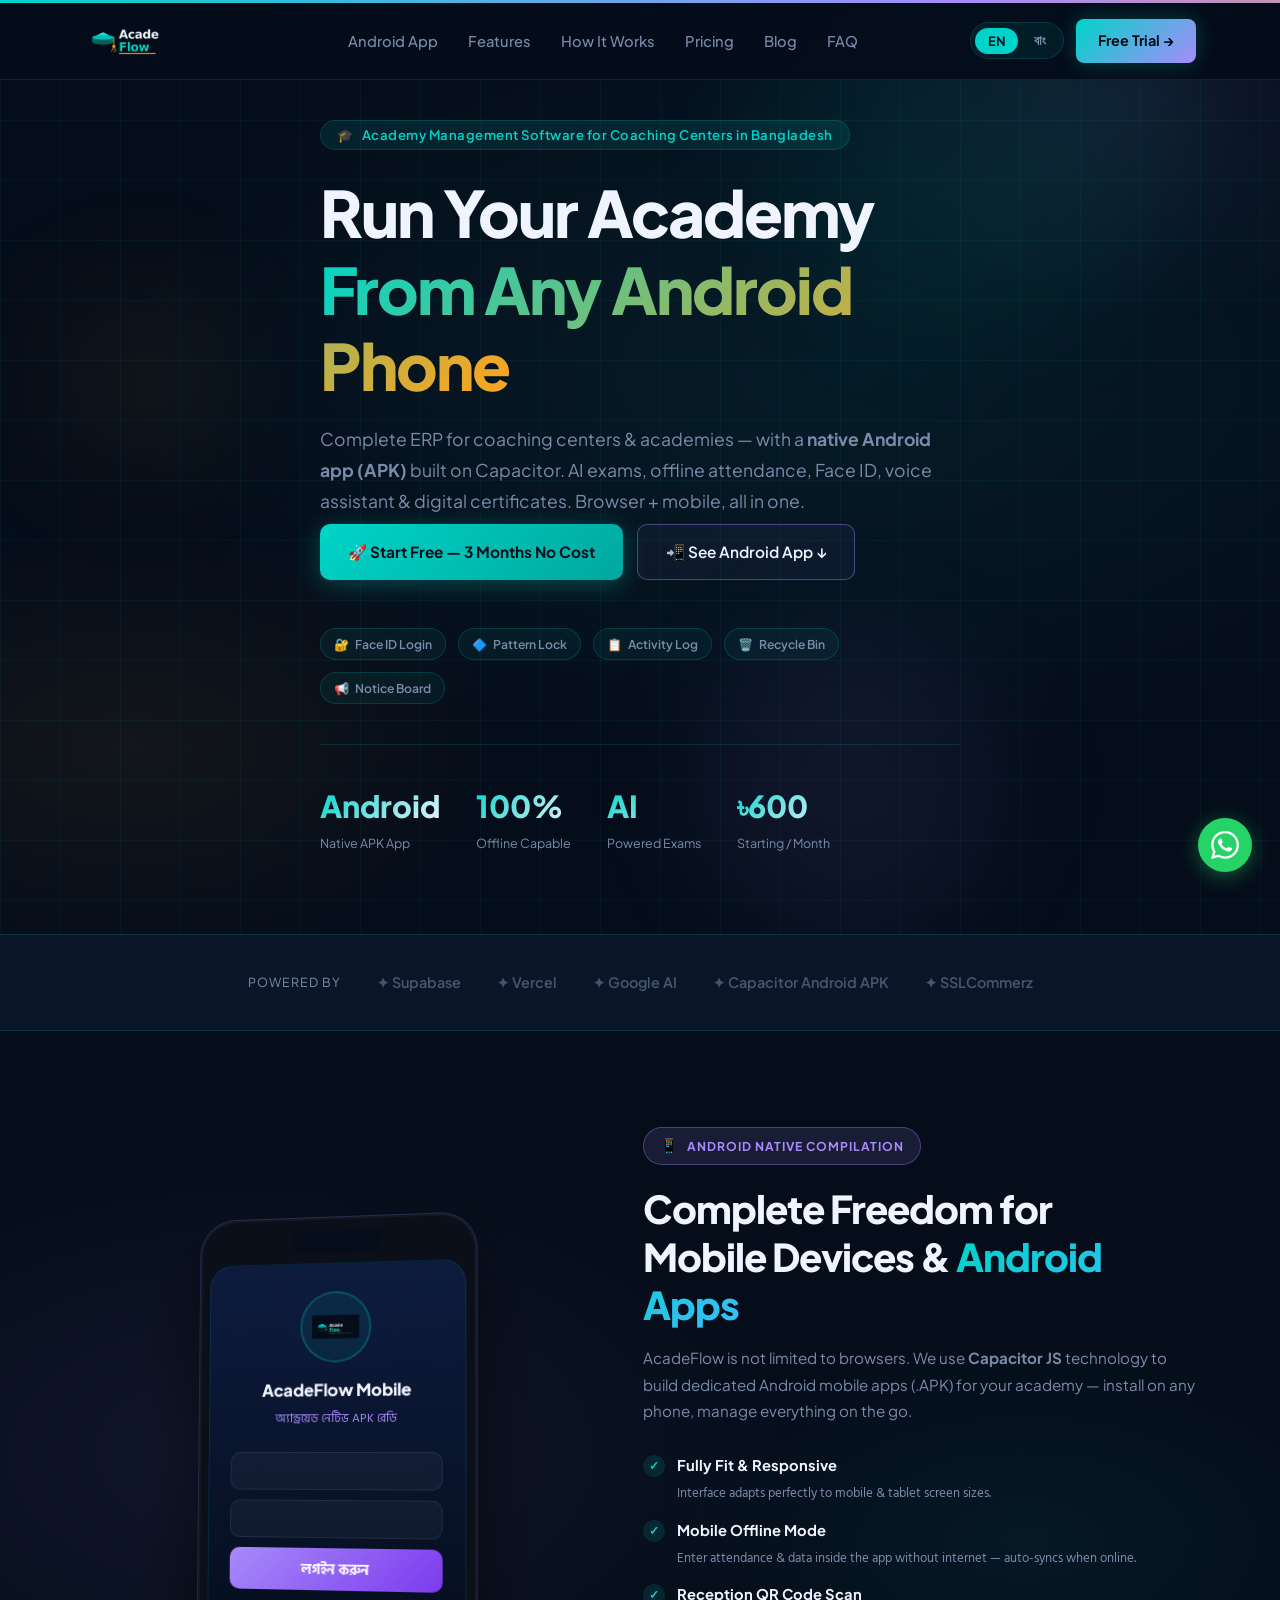
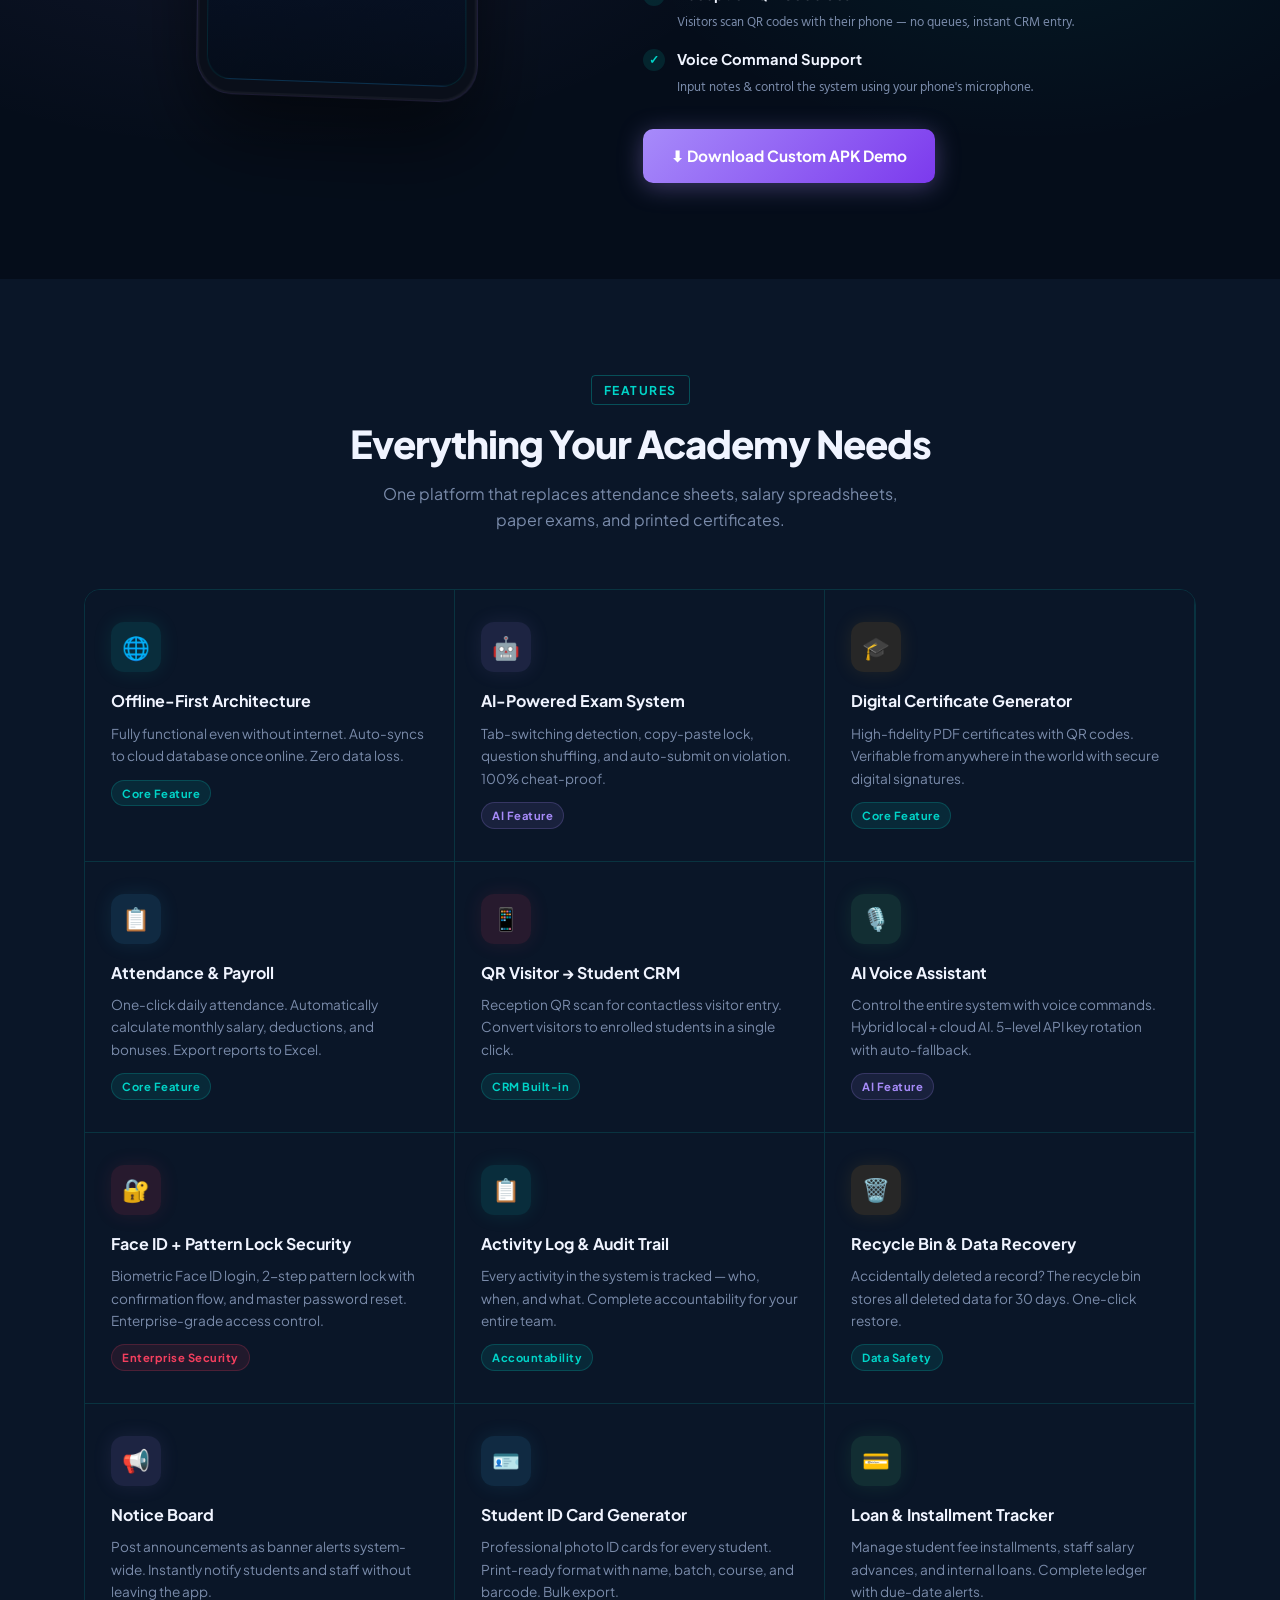
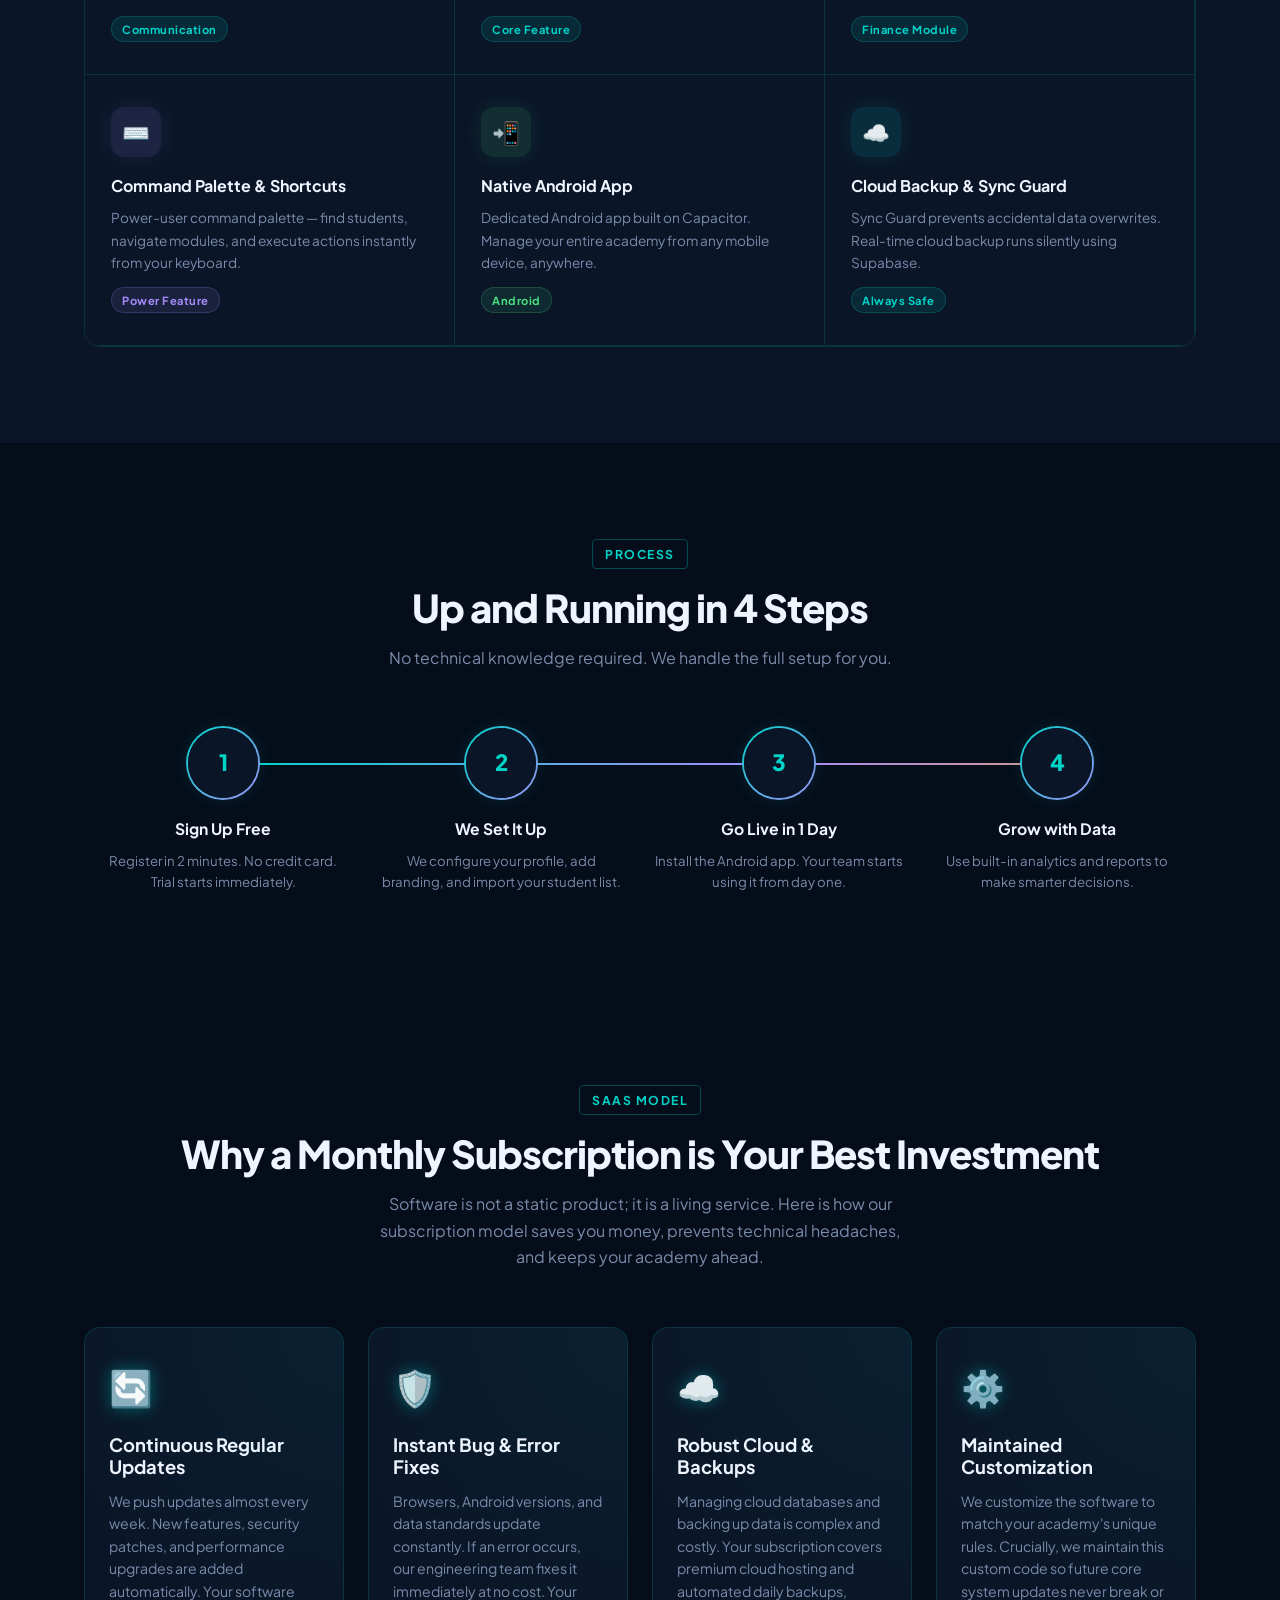
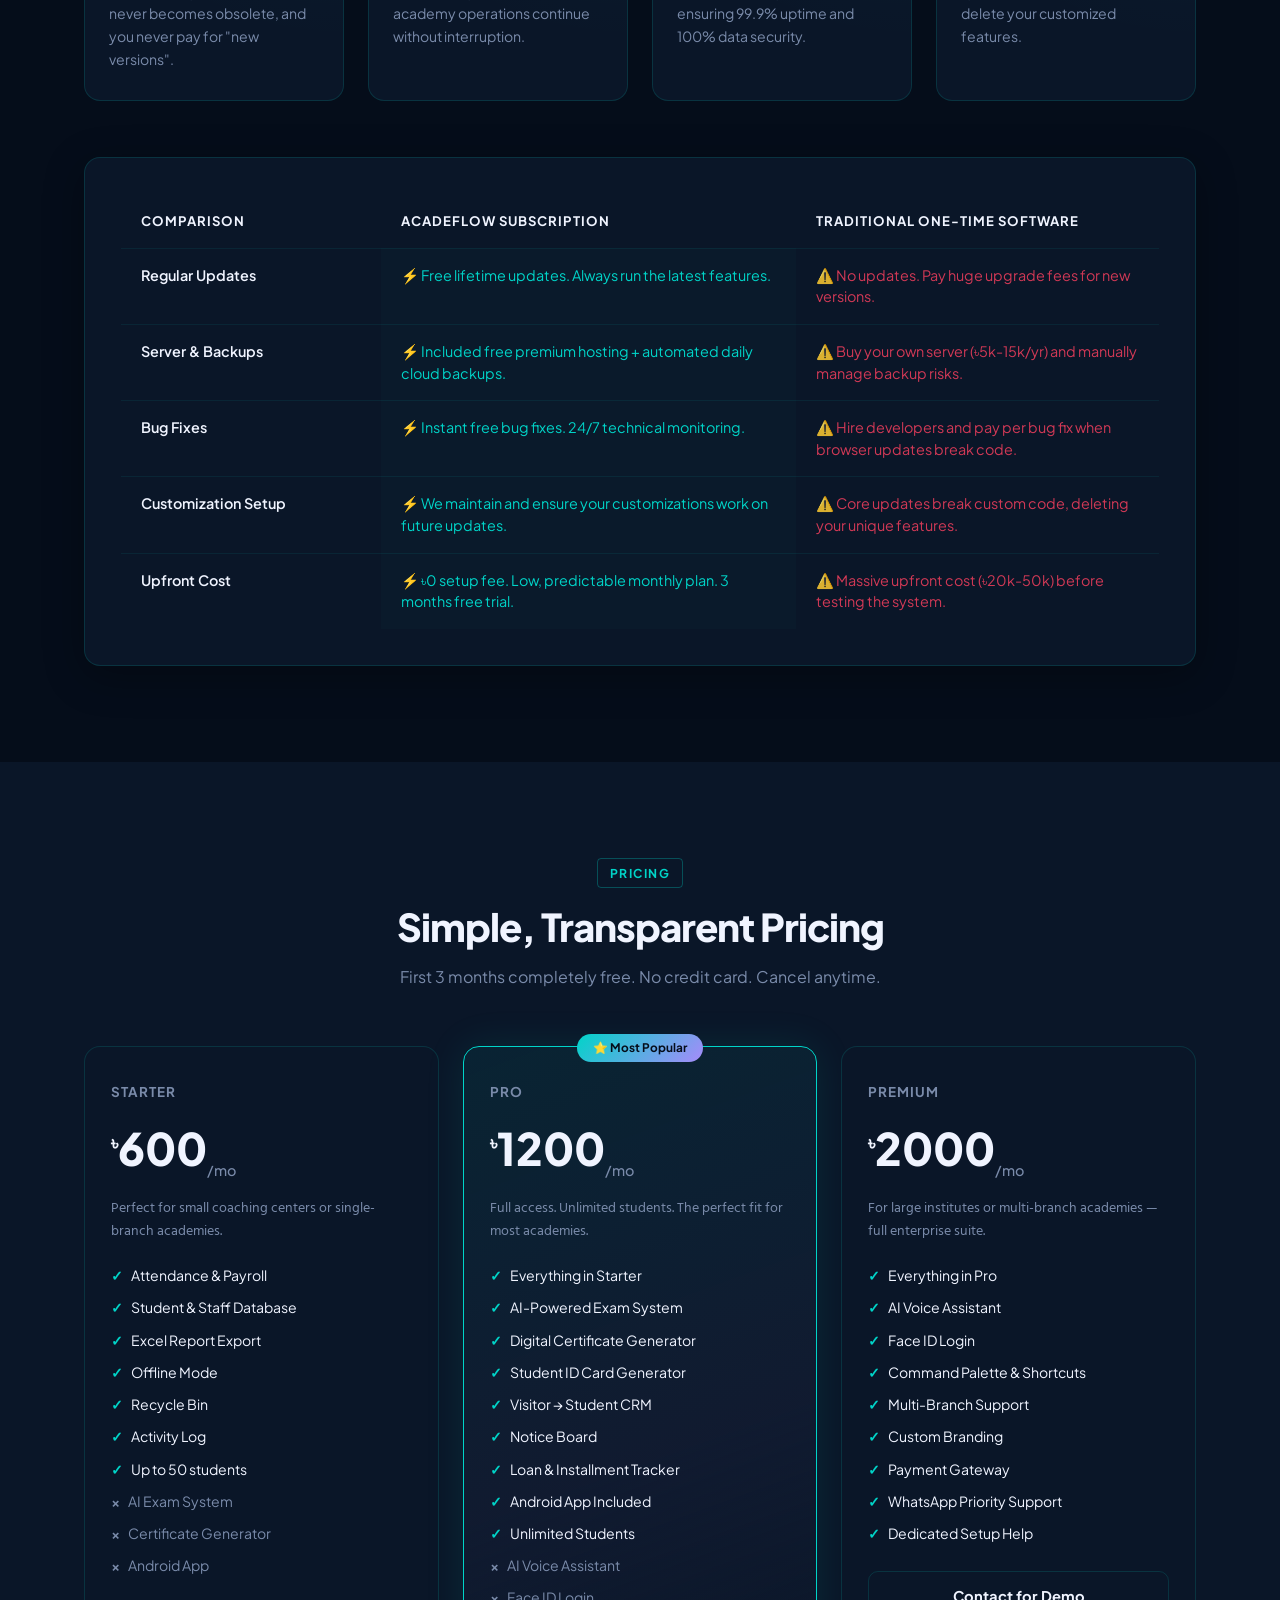
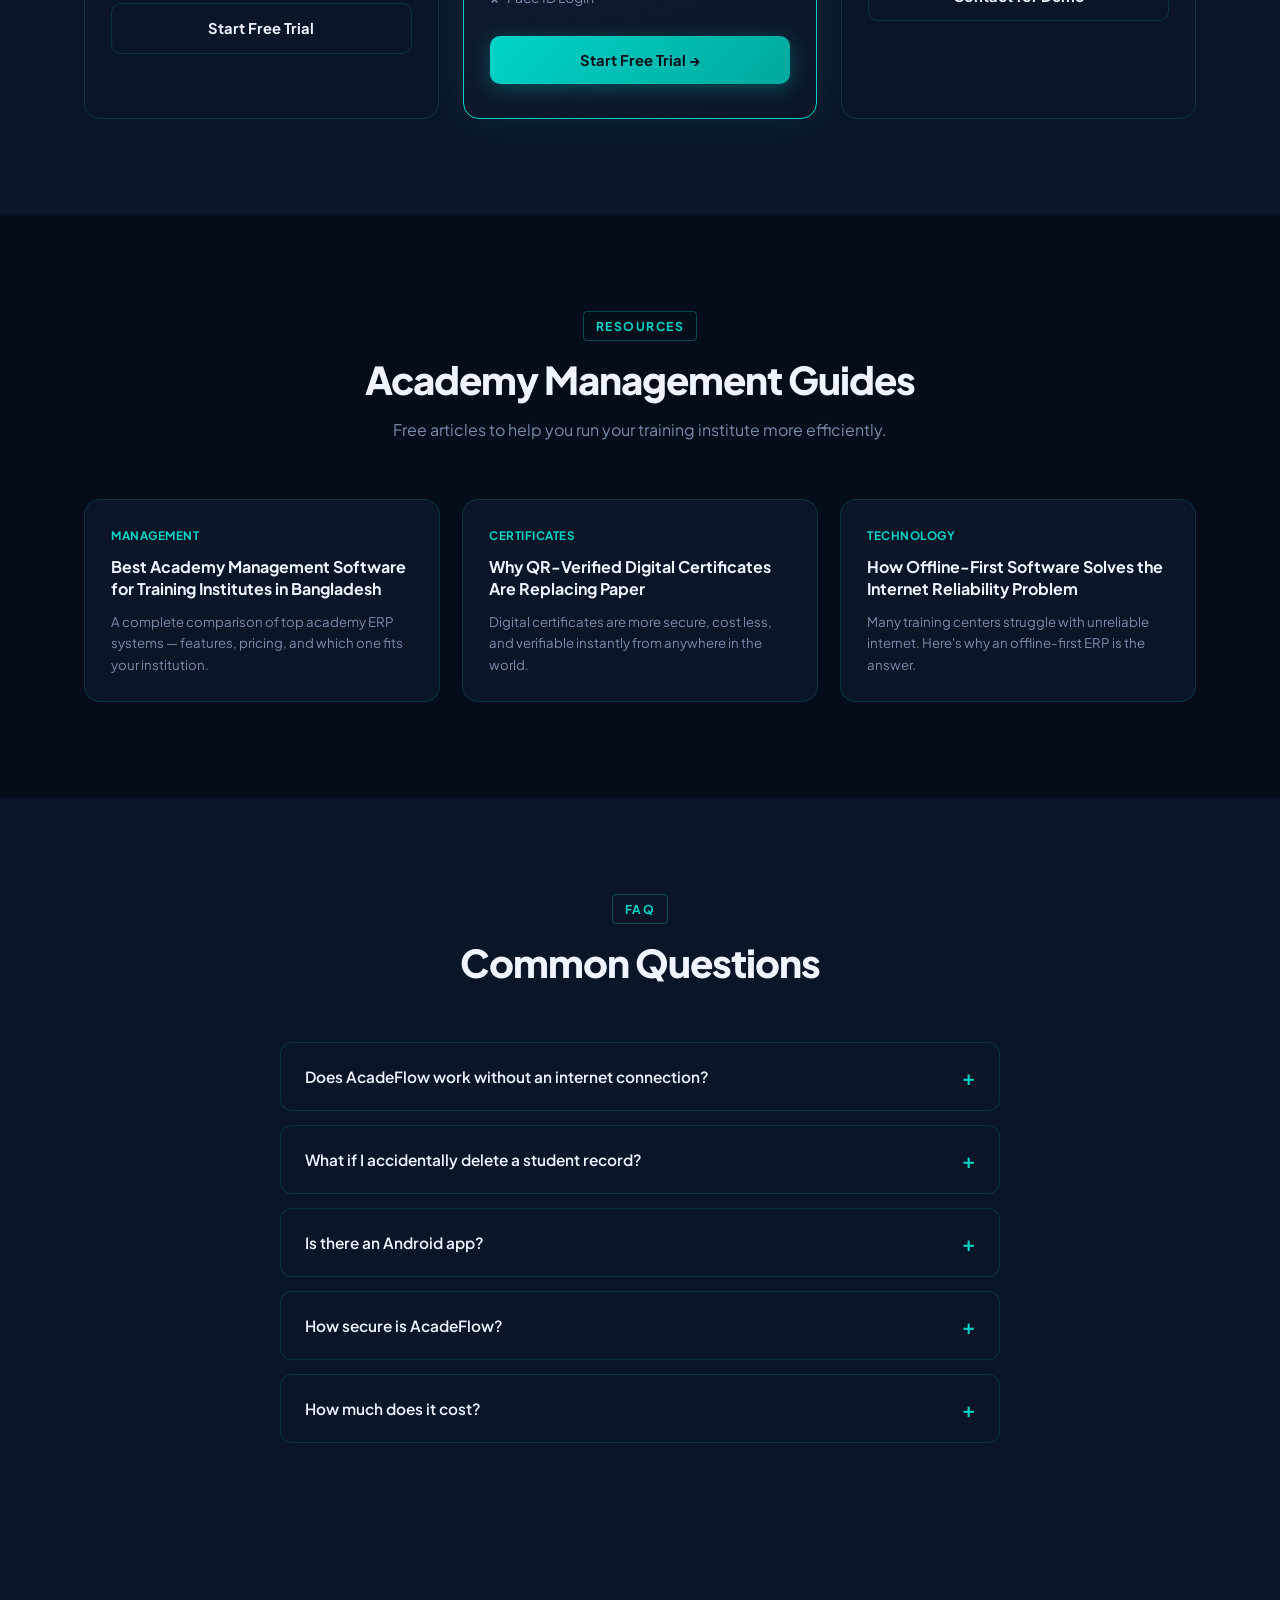
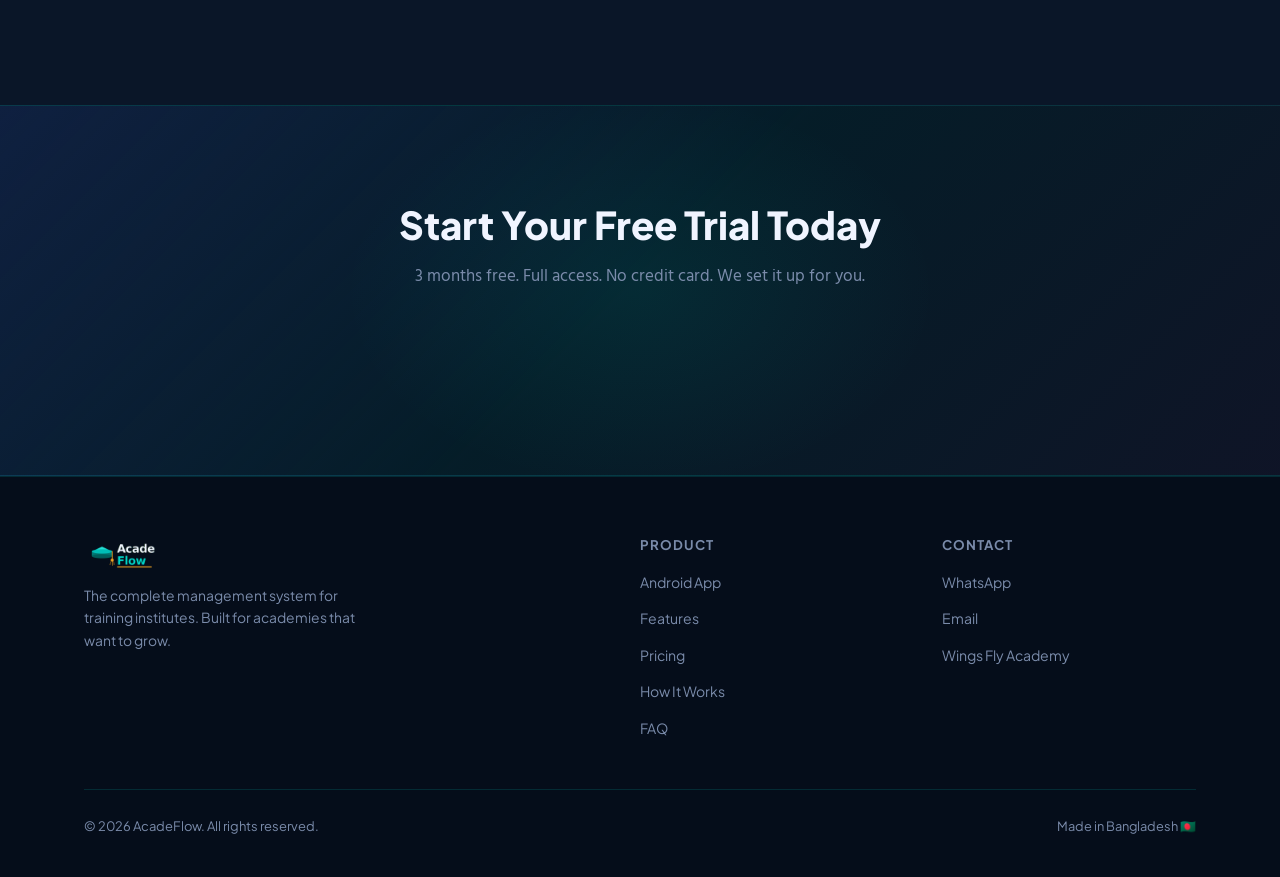
==== commit a2b89dcb: "web and gmail" ====
--- a/index.html
+++ b/index.html
@@ -66,7 +66,7 @@
     "contactPoint": {
       "@type": "ContactPoint",
       "contactType": "customer support",
-      "url": "https://wa.me/8801757208244",
+      "url": "https://wa.me/8801990111804",
       "areaServed": "BD",
       "availableLanguage": ["en", "bn"]
     }
@@ -769,8 +769,8 @@
             <span class="only-bn bn">ফোনের মাইক্রোফোন দিয়ে নোট ইনপুট ও সিস্টেম নিয়ন্ত্রণ করুন।</span></div>
           </li>
         </ul>
-        <a href="https://wa.me/8801757208244?text=AcadeFlow Android APK demo download করতে চাই" class="btn-apk only-en" target="_blank" rel="noopener">⬇ Download Custom APK Demo</a>
-        <a href="https://wa.me/8801757208244?text=AcadeFlow Android APK demo download করতে চাই" class="btn-apk only-bn bn" target="_blank" rel="noopener">⬇ কাস্টম APK ডেমো ডাউনলোড করুন</a>
+        <a href="https://wa.me/8801990111804?text=AcadeFlow Android APK demo download করতে চাই" class="btn-apk only-en" target="_blank" rel="noopener">⬇ Download Custom APK Demo</a>
+        <a href="https://wa.me/8801990111804?text=AcadeFlow Android APK demo download করতে চাই" class="btn-apk only-bn bn" target="_blank" rel="noopener">⬇ কাস্টম APK ডেমো ডাউনলোড করুন</a>
       </div>
     </div>
   </div>
@@ -1408,10 +1408,10 @@
     <p class="cta-sub reveal only-en">3 months free. Full access. No credit card. We set it up for you.</p>
     <p class="cta-sub reveal only-bn bn">কোনো credit card লাগবে না। Setup করে দেব আমরাই।</p>
     <div class="cta-btns">
-      <a href="https://wa.me/8801757208244?text=I'd like to start an AcadeFlow free trial" class="btn-p reveal only-en" target="_blank" rel="noopener">💬 Chat on WhatsApp</a>
-      <a href="https://wa.me/8801757208244?text=AcadeFlow free trial শুরু করতে চাই" class="btn-p reveal only-bn bn" target="_blank" rel="noopener">💬 WhatsApp-এ যোগাযোগ করুন</a>
-      <a href="mailto:shakibapon1234@gmail.com" class="btn-s reveal only-en">✉ Send an Email</a>
-      <a href="mailto:shakibapon1234@gmail.com" class="btn-s reveal only-bn bn">✉ ইমেইল করুন</a>
+      <a href="https://wa.me/8801990111804?text=I'd like to start an AcadeFlow free trial" class="btn-p reveal only-en" target="_blank" rel="noopener">💬 Chat on WhatsApp</a>
+      <a href="https://wa.me/8801990111804?text=AcadeFlow free trial শুরু করতে চাই" class="btn-p reveal only-bn bn" target="_blank" rel="noopener">💬 WhatsApp-এ যোগাযোগ করুন</a>
+      <a href="mailto:acadeflow1@gmail.com" class="btn-s reveal only-en">✉ Send an Email</a>
+      <a href="mailto:acadeflow1@gmail.com" class="btn-s reveal only-bn bn">✉ ইমেইল করুন</a>
     </div>
   </div>
 </section>
@@ -1440,8 +1440,8 @@
         <h4 class="only-en">Contact</h4>
         <h4 class="only-bn bn">যোগাযোগ</h4>
         <ul>
-          <li><a href="https://wa.me/8801757208244" target="_blank" rel="noopener">WhatsApp</a></li>
-          <li><a href="mailto:shakibapon1234@gmail.com">Email</a></li>
+          <li><a href="https://wa.me/8801990111804" target="_blank" rel="noopener">WhatsApp</a></li>
+          <li><a href="mailto:acadeflow1@gmail.com">Email</a></li>
           <li><a href="https://wingsflyaviationacademy.com" target="_blank" rel="noopener">Wings Fly Academy</a></li>
         </ul>
       </div>
@@ -1454,7 +1454,7 @@
 </footer>
 
 <!-- WHATSAPP FLOAT -->
-<a class="wa" href="https://wa.me/8801757208244" target="_blank" rel="noopener" aria-label="WhatsApp">
+<a class="wa" href="https://wa.me/8801990111804" target="_blank" rel="noopener" aria-label="WhatsApp">
   <svg xmlns="http://www.w3.org/2000/svg" viewBox="0 0 24 24"><path d="M17.472 14.382c-.297-.149-1.758-.867-2.03-.967-.273-.099-.471-.148-.67.15-.197.297-.767.966-.94 1.164-.173.199-.347.223-.644.075-.297-.15-1.255-.463-2.39-1.475-.883-.788-1.48-1.761-1.653-2.059-.173-.297-.018-.458.13-.606.134-.133.298-.347.446-.52.149-.174.198-.298.298-.497.099-.198.05-.371-.025-.52-.075-.149-.669-1.612-.916-2.207-.242-.579-.487-.5-.669-.51-.173-.008-.371-.01-.57-.01-.198 0-.52.074-.792.372-.272.297-1.04 1.016-1.04 2.479 0 1.462 1.065 2.875 1.213 3.074.149.198 2.096 3.2 5.077 4.487.709.306 1.262.489 1.694.625.712.227 1.36.195 1.871.118.571-.085 1.758-.719 2.006-1.413.248-.694.248-1.289.173-1.413-.074-.124-.272-.198-.57-.347m-5.421 7.403h-.004a9.87 9.87 0 01-5.031-1.378l-.361-.214-3.741.982.998-3.648-.235-.374a9.86 9.86 0 01-1.51-5.26c.001-5.45 4.436-9.884 9.888-9.884 2.64 0 5.122 1.03 6.988 2.898a9.825 9.825 0 012.893 6.994c-.003 5.45-4.437 9.884-9.885 9.884m8.413-18.297A11.815 11.815 0 0012.05 0C5.495 0 .16 5.335.157 11.892c0 2.096.547 4.142 1.588 5.945L.057 24l6.305-1.654a11.882 11.882 0 005.683 1.448h.005c6.554 0 11.89-5.335 11.893-11.893a11.821 11.821 0 00-3.48-8.413z"/></svg>
 </a>
 
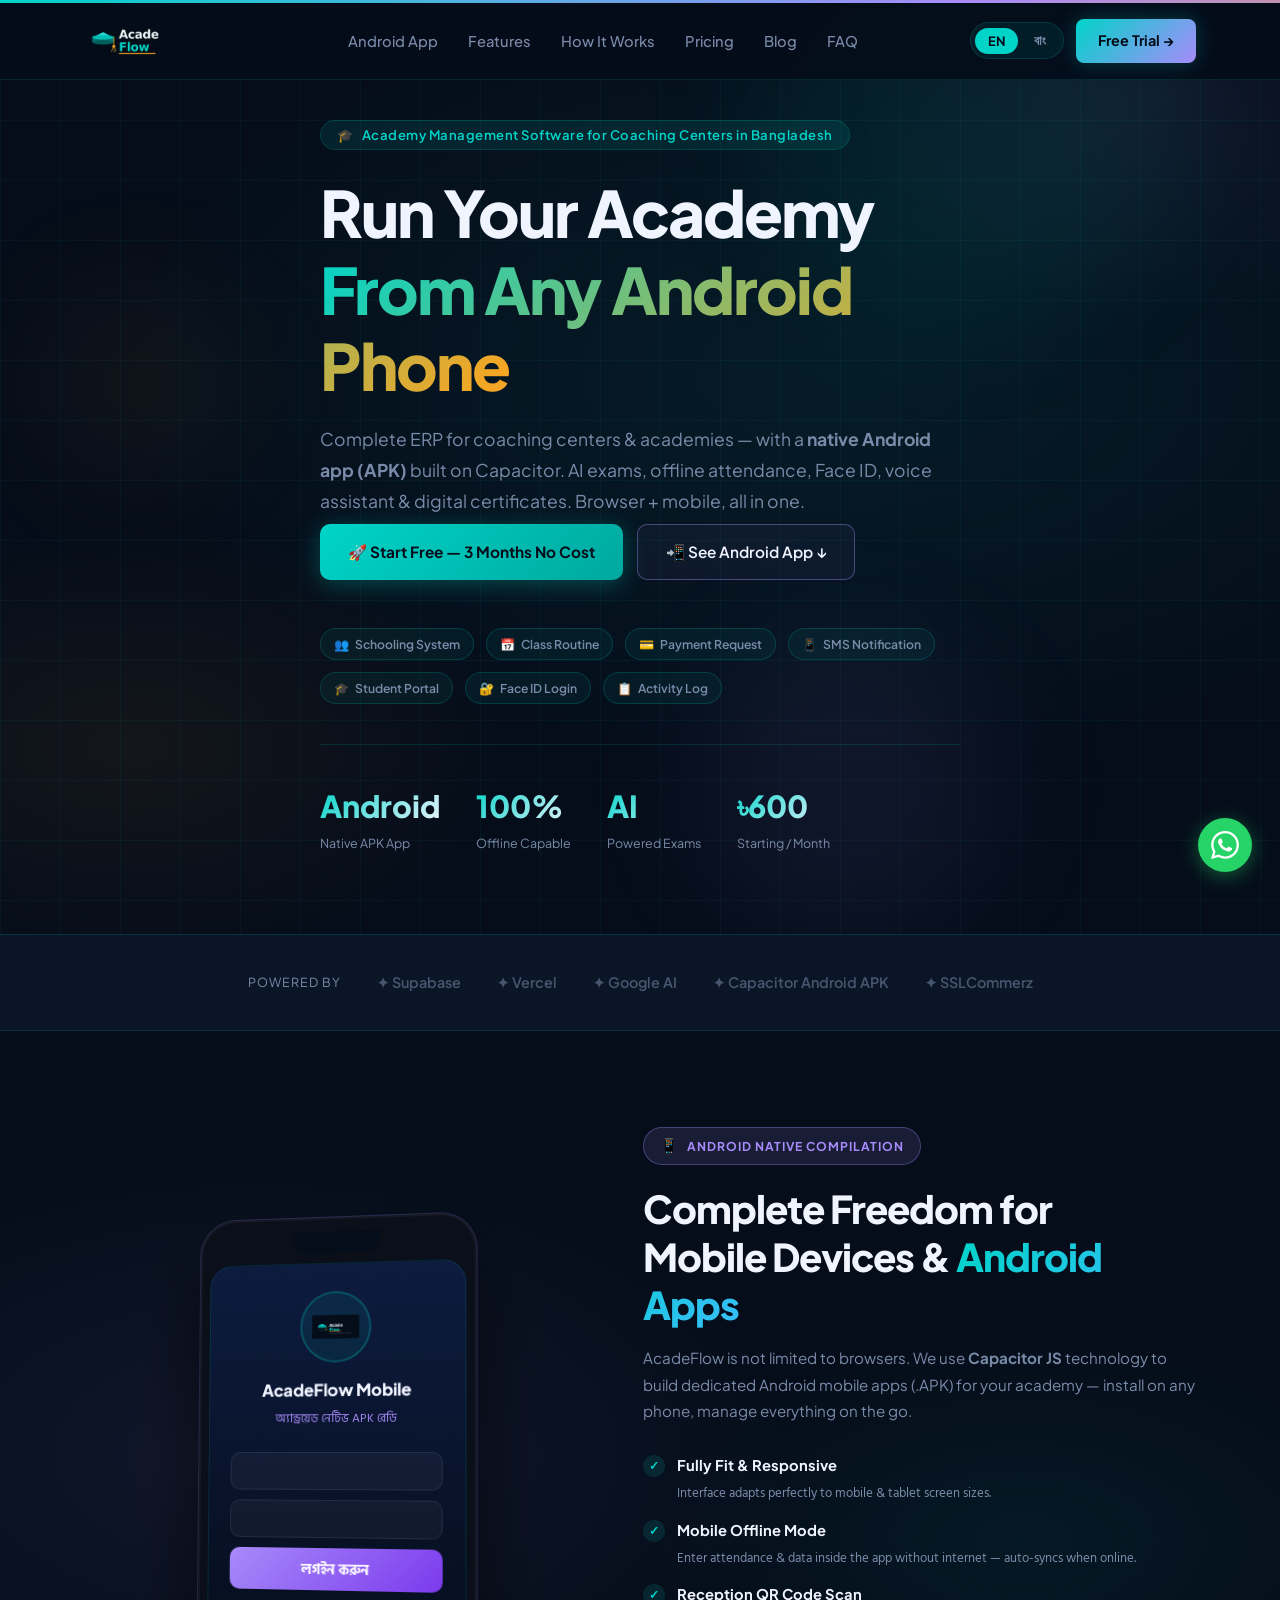
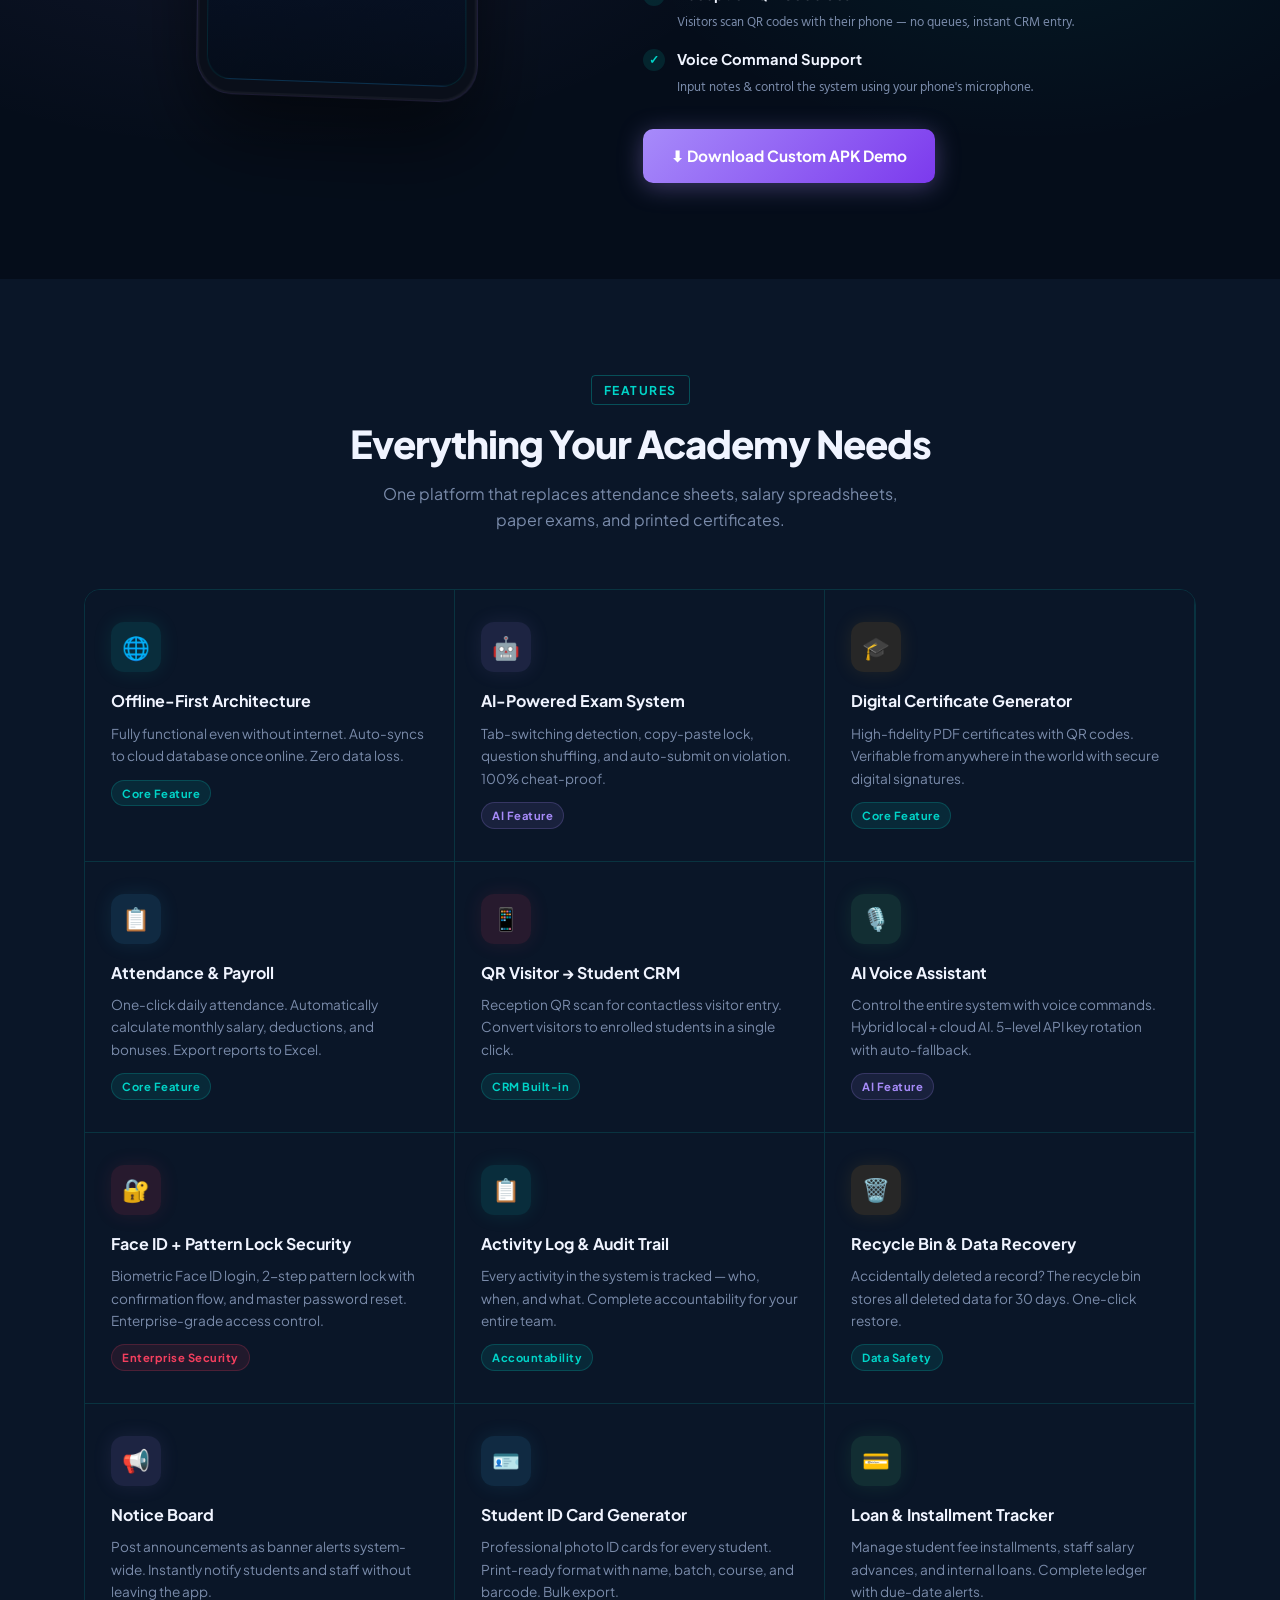
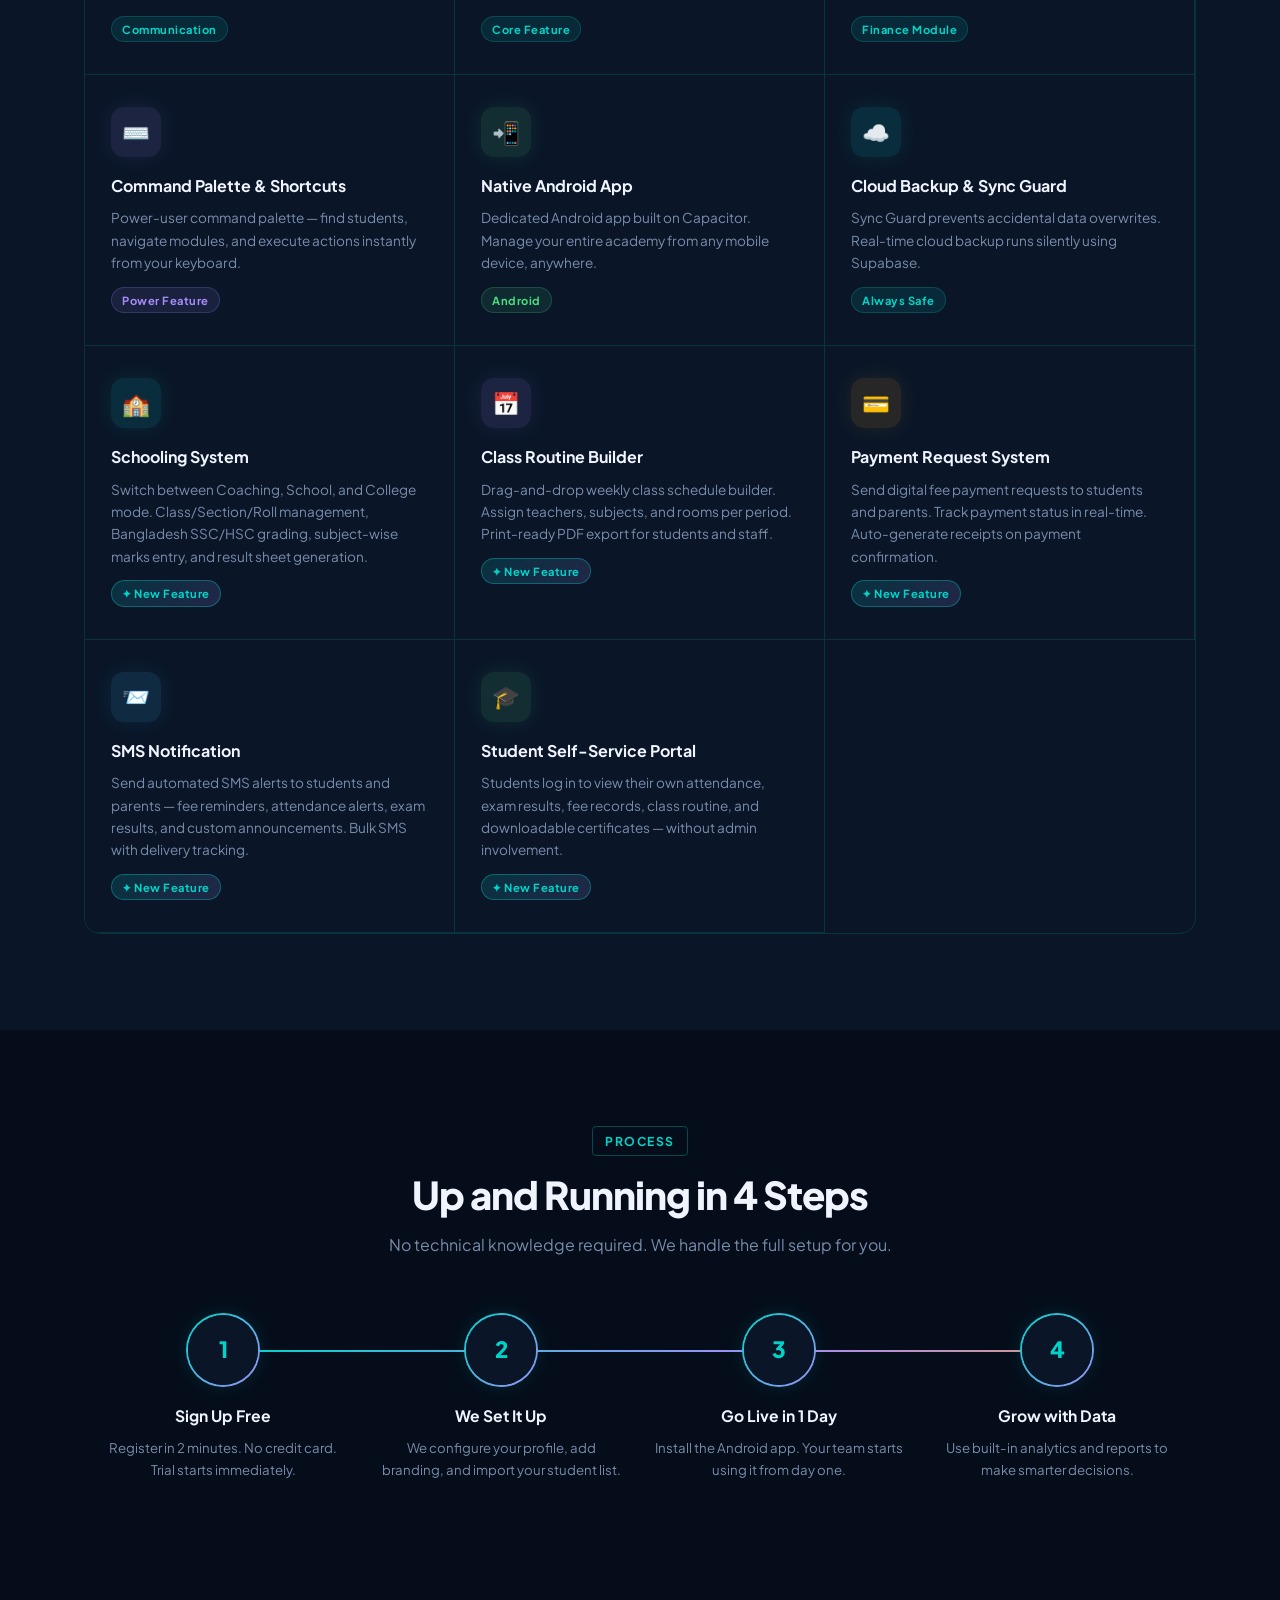
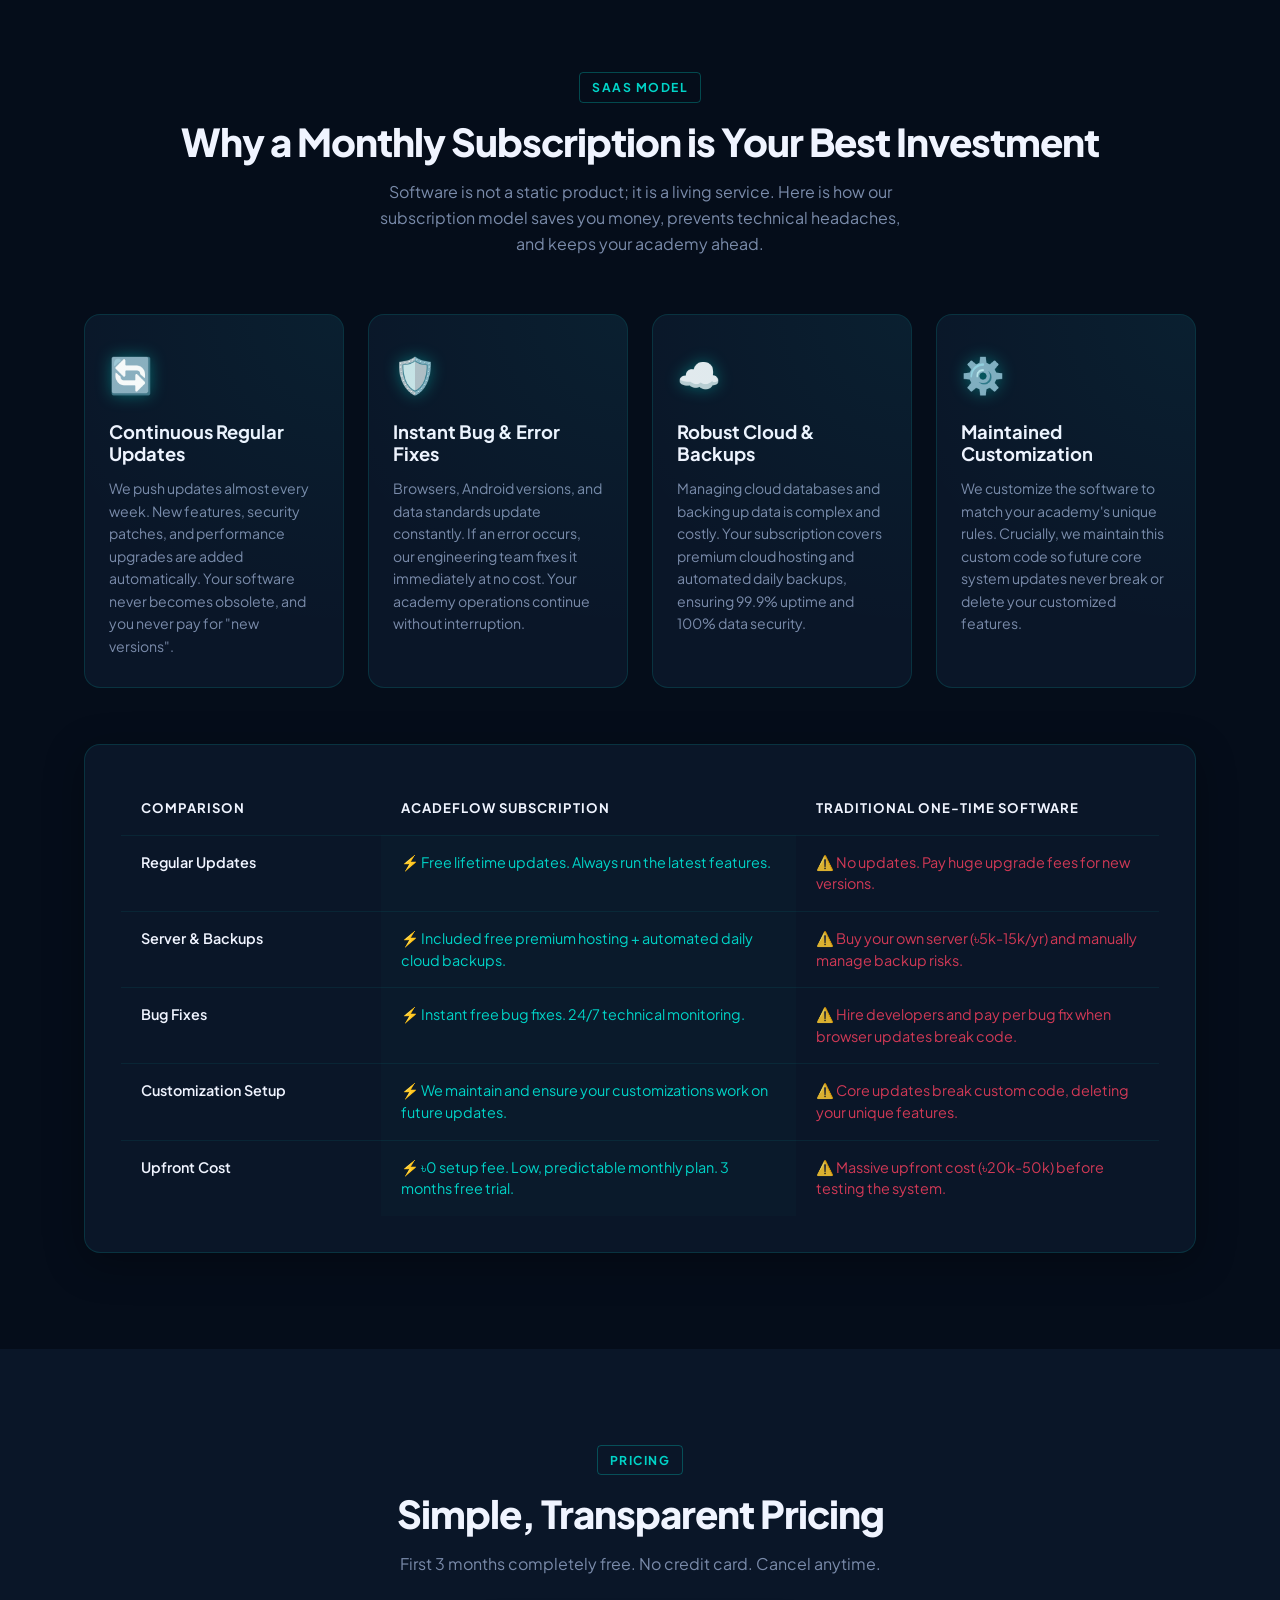
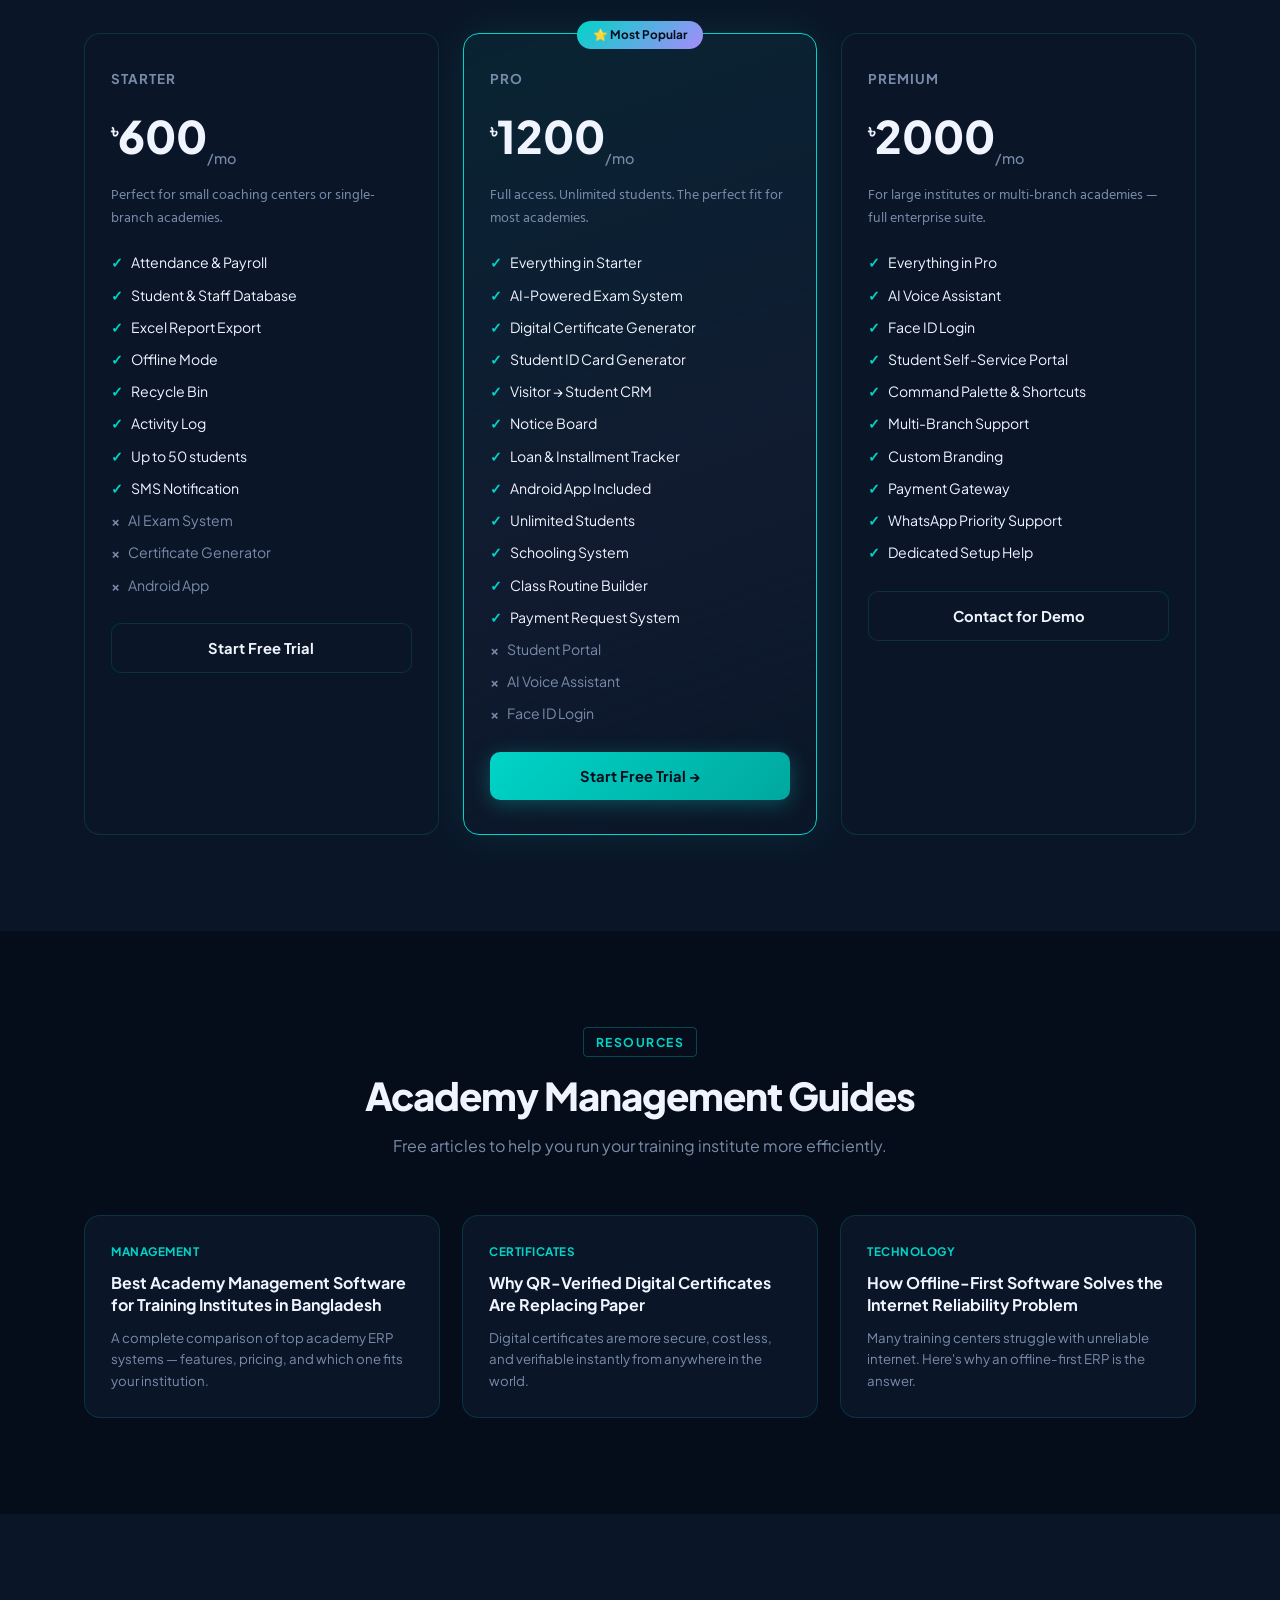
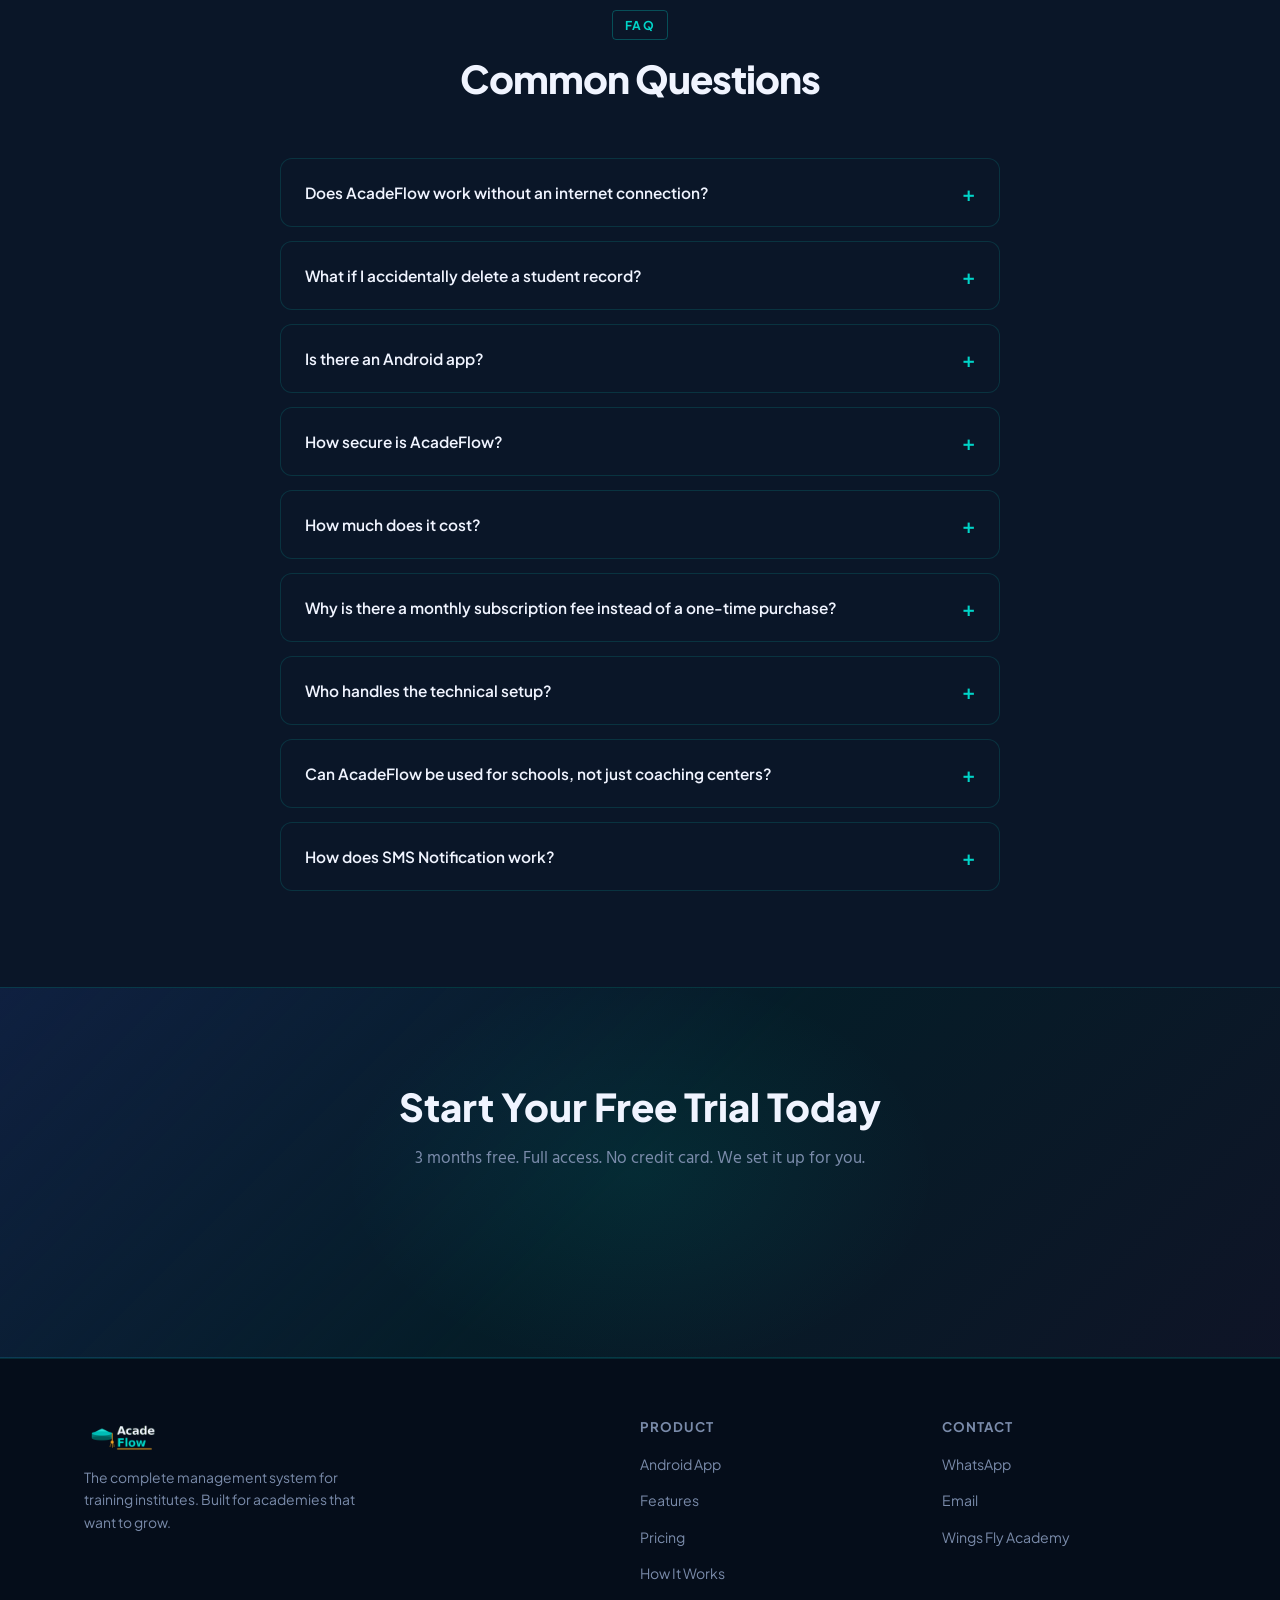
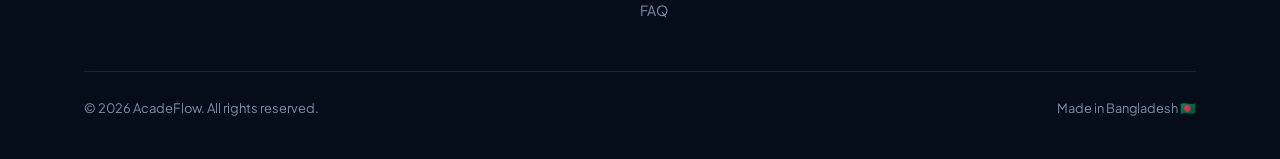
==== commit aee64a1e: "update" ====
--- a/index.html
+++ b/index.html
@@ -4,8 +4,8 @@
   <meta charset="UTF-8" />
   <meta name="viewport" content="width=device-width, initial-scale=1.0" />
   <title>AcadeFlow — Academy ERP with Native Android App | Bangladesh</title>
-  <meta name="description" content="AcadeFlow — Bangladesh's academy management ERP with native Android app (Capacitor APK). Offline attendance, AI exams, Face ID, voice assistant, digital certificates & payroll. Free 3-month trial." />
-  <meta name="keywords" content="academy management software bangladesh, coaching center ERP android app, academy ERP apk bangladesh, android academy management app, offline academy software, Capacitor android app coaching center" />
+  <meta name="description" content="AcadeFlow — Bangladesh's academy & school management ERP with native Android app. Schooling system, class routine, payment request, SMS notification, student portal, offline attendance, AI exams, Face ID &amp; digital certificates. Free 3-month trial." />
+  <meta name="keywords" content="academy management software bangladesh, school management software bangladesh, coaching center ERP android app, class routine software bangladesh, sms notification academy bangladesh, student portal bangladesh, payment request academy, academy ERP apk bangladesh, android academy management app, offline academy software, Capacitor android app coaching center" />
   <meta name="robots" content="index, follow" />
   <link rel="canonical" href="https://acade-flow.vercel.app/" />
   <link rel="icon" type="image/x-icon" href="/favicon.ico" />
@@ -43,7 +43,7 @@
       "description": "Starting from ৳600/month after 3-month free trial"
     },
     "description": "Complete academy management system for coaching centers in Bangladesh with native Android app, offline mode, AI exams, and Face ID login.",
-    "featureList": "Native Android APK, Offline Mode, AI Exams, Face ID, Voice Assistant, Digital Certificates, Attendance, Payroll",
+    "featureList": "Native Android APK, Offline Mode, AI Exams, Face ID, Voice Assistant, Digital Certificates, Attendance, Payroll, Schooling System, Class Routine Builder, Payment Request, SMS Notification, Student Portal",
     "provider": {
       "@type": "Organization",
       "name": "AcadeFlow",
@@ -350,6 +350,7 @@
     .b-ai{background:rgba(167,139,250,0.1);color:#a78bfa;border:1px solid rgba(167,139,250,0.2);}
     .b-and{background:rgba(74,222,128,0.1);color:#4ade80;border:1px solid rgba(74,222,128,0.2);}
     .b-sec{background:rgba(244,63,94,0.1);color:#f43f5e;border:1px solid rgba(244,63,94,0.2);}
+    .b-new{background:linear-gradient(135deg,rgba(0,212,200,0.15),rgba(167,139,250,0.15));color:#00d4c8;border:1px solid rgba(0,212,200,0.35);animation:pulseBadge 3s ease-in-out infinite;}
     @media(max-width:900px){.feat-grid{grid-template-columns:repeat(2,1fr);}}
     @media(max-width:560px){.feat-grid{grid-template-columns:1fr;}}
 
@@ -691,11 +692,13 @@
         <a href="#android-app" class="btn-s only-bn bn">📲 Android অ্যাপ দেখুন ↓</a>
       </div>
       <div class="sec-badges">
+        <div class="sec-badge"><span class="icon">👥</span> <span class="only-en">Schooling System</span><span class="only-bn bn">স্কুলিং সিস্টেম</span></div>
+        <div class="sec-badge"><span class="icon">📅</span> <span class="only-en">Class Routine</span><span class="only-bn bn">ক্লাস রুটিন</span></div>
+        <div class="sec-badge"><span class="icon">💳</span> <span class="only-en">Payment Request</span><span class="only-bn bn">পেমেন্ট রিকোয়েস্ট</span></div>
+        <div class="sec-badge"><span class="icon">📱</span> <span class="only-en">SMS Notification</span><span class="only-bn bn">SMS অ্যালার্ট</span></div>
+        <div class="sec-badge"><span class="icon">🎓</span> <span class="only-en">Student Portal</span><span class="only-bn bn">স্টুডেন্ট পোর্টাল</span></div>
         <div class="sec-badge"><span class="icon">🔐</span> <span class="only-en">Face ID Login</span><span class="only-bn bn">Face ID লগইন</span></div>
-        <div class="sec-badge"><span class="icon">🔷</span> <span class="only-en">Pattern Lock</span><span class="only-bn bn">প্যাটার্ন লক</span></div>
         <div class="sec-badge"><span class="icon">📋</span> <span class="only-en">Activity Log</span><span class="only-bn bn">অ্যাক্টিভিটি লগ</span></div>
-        <div class="sec-badge"><span class="icon">🗑️</span> <span class="only-en">Recycle Bin</span><span class="only-bn bn">রিসাইকেল বিন</span></div>
-        <div class="sec-badge"><span class="icon">📢</span> <span class="only-en">Notice Board</span><span class="only-bn bn">নোটিস বোর্ড</span></div>
       </div>
       <div class="hero-stats">
         <div><div class="stat-n">Android</div><div class="stat-l only-en">Native APK App</div><div class="stat-l only-bn bn">নেটিভ APK অ্যাপ</div></div>
@@ -1029,9 +1032,95 @@
         </span>
       </div>
 
+      <!-- NEW: Schooling System -->
+      <div class="fc c-teal reveal">
+        <div class="fi teal">🏫</div>
+        <div class="fn">
+          <span class="only-en">Schooling System</span>
+          <span class="only-bn bn">স্কুলিং সিস্টেম</span>
+        </div>
+        <p class="fd">
+          <span class="only-en">Switch between Coaching, School, and College mode. Class/Section/Roll management, Bangladesh SSC/HSC grading, subject-wise marks entry, and result sheet generation.</span>
+          <span class="only-bn bn">Coaching, School ও College mode-এ switch করুন। Class/Section/Roll ম্যানেজমেন্ট, বাংলাদেশ SSC/HSC গ্রেডিং, বিষয়ভিত্তিক নম্বর এন্ট্রি ও রেজাল্ট শিট।</span>
+        </p>
+        <span class="badge b-new">
+          <span class="only-en">✦ New Feature</span>
+          <span class="only-bn bn">✦ নতুন ফিচার</span>
+        </span>
+      </div>
+
+      <!-- NEW: Class Routine Builder -->
+      <div class="fc c-purple reveal">
+        <div class="fi purple">📅</div>
+        <div class="fn">
+          <span class="only-en">Class Routine Builder</span>
+          <span class="only-bn bn">ক্লাস রুটিন বিল্ডার</span>
+        </div>
+        <p class="fd">
+          <span class="only-en">Drag-and-drop weekly class schedule builder. Assign teachers, subjects, and rooms per period. Print-ready PDF export for students and staff.</span>
+          <span class="only-bn bn">Drag-and-drop সাপ্তাহিক ক্লাস রুটিন তৈরি করুন। প্রতিটি পিরিয়ডে শিক্ষক, বিষয় ও কক্ষ নির্ধারণ করুন। Students ও staff-এর জন্য PDF export।</span>
+        </p>
+        <span class="badge b-new">
+          <span class="only-en">✦ New Feature</span>
+          <span class="only-bn bn">✦ নতুন ফিচার</span>
+        </span>
+      </div>
+
+      <!-- NEW: Payment Request -->
+      <div class="fc c-amber reveal">
+        <div class="fi amber">💳</div>
+        <div class="fn">
+          <span class="only-en">Payment Request System</span>
+          <span class="only-bn bn">পেমেন্ট রিকোয়েস্ট সিস্টেম</span>
+        </div>
+        <p class="fd">
+          <span class="only-en">Send digital fee payment requests to students and parents. Track payment status in real-time. Auto-generate receipts on payment confirmation.</span>
+          <span class="only-bn bn">ছাত্র ও অভিভাবকদের কাছে ডিজিটাল ফি পেমেন্ট রিকোয়েস্ট পাঠান। Real-time payment status ট্র্যাক করুন। পেমেন্ট নিশ্চিত হলে অটো রসিদ তৈরি।</span>
+        </p>
+        <span class="badge b-new">
+          <span class="only-en">✦ New Feature</span>
+          <span class="only-bn bn">✦ নতুন ফিচার</span>
+        </span>
+      </div>
+
+      <!-- NEW: SMS Notification -->
+      <div class="fc c-sky reveal">
+        <div class="fi sky">📨</div>
+        <div class="fn">
+          <span class="only-en">SMS Notification</span>
+          <span class="only-bn bn">এসএমএস নোটিফিকেশন</span>
+        </div>
+        <p class="fd">
+          <span class="only-en">Send automated SMS alerts to students and parents — fee reminders, attendance alerts, exam results, and custom announcements. Bulk SMS with delivery tracking.</span>
+          <span class="only-bn bn">ছাত্র ও অভিভাবকদের কাছে অটোমেটেড SMS — ফি রিমাইন্ডার, attendance alert, পরীক্ষার ফলাফল ও কাস্টম ঘোষণা। Bulk SMS with delivery tracking।</span>
+        </p>
+        <span class="badge b-new">
+          <span class="only-en">✦ New Feature</span>
+          <span class="only-bn bn">✦ নতুন ফিচার</span>
+        </span>
+      </div>
+
+      <!-- NEW: Student Portal -->
+      <div class="fc c-green reveal">
+        <div class="fi green">🎓</div>
+        <div class="fn">
+          <span class="only-en">Student Self-Service Portal</span>
+          <span class="only-bn bn">স্টুডেন্ট সেলফ-সার্ভিস পোর্টাল</span>
+        </div>
+        <p class="fd">
+          <span class="only-en">Students log in to view their own attendance, exam results, fee records, class routine, and downloadable certificates — without admin involvement.</span>
+          <span class="only-bn bn">ছাত্ররা নিজেই তাদের attendance, পরীক্ষার ফলাফল, ফি রেকর্ড, ক্লাস রুটিন ও ডাউনলোডযোগ্য সার্টিফিকেট দেখতে পাবে — admin ছাড়াই।</span>
+        </p>
+        <span class="badge b-new">
+          <span class="only-en">✦ New Feature</span>
+          <span class="only-bn bn">✦ নতুন ফিচার</span>
+        </span>
+      </div>
+
     </div>
   </div>
 </section>
+
 
 <!-- HOW IT WORKS -->
 <section id="how-it-works">
@@ -1213,6 +1302,7 @@
           <li><span class="only-en">Recycle Bin</span><span class="only-bn bn">রিসাইকেল বিন</span></li>
           <li><span class="only-en">Activity Log</span><span class="only-bn bn">অ্যাক্টিভিটি লগ</span></li>
           <li><span class="only-en">Up to 50 students</span><span class="only-bn bn">৫০ জন পর্যন্ত ছাত্র</span></li>
+          <li><span class="only-en">SMS Notification</span><span class="only-bn bn">SMS \u09A8\u09CB\u099F\u09BF\u09AB\u09BF\u0995\u09C7\u09B6\u09A8</span></li>
           <li class="no"><span class="only-en">AI Exam System</span><span class="only-bn bn">AI পরীক্ষা পদ্ধতি</span></li>
           <li class="no"><span class="only-en">Certificate Generator</span><span class="only-bn bn">সার্টিফিকেট</span></li>
           <li class="no"><span class="only-en">Android App</span><span class="only-bn bn">Android অ্যাপ</span></li>
@@ -1238,6 +1328,10 @@
           <li><span class="only-en">Loan & Installment Tracker</span><span class="only-bn bn">লোন ও কিস্তি ট্র্যাকার</span></li>
           <li><span class="only-en">Android App Included</span><span class="only-bn bn">Android অ্যাপ অন্তর্ভুক্ত</span></li>
           <li><span class="only-en">Unlimited Students</span><span class="only-bn bn">Unlimited ছাত্র</span></li>
+          <li><span class="only-en">Schooling System</span><span class="only-bn bn">\u09B8\u09CD\u0995\u09C1\u09B2\u09BF\u0982 \u09B8\u09BF\u09B8\u09CD\u099F\u09C7\u09AE</span></li>
+          <li><span class="only-en">Class Routine Builder</span><span class="only-bn bn">\u0995\u09CD\u09B2\u09BE\u09B8 \u09B0\u09C1\u099F\u09BF\u09A8 \u09AC\u09BF\u09B2\u09CD\u09A1\u09BE\u09B0</span></li>
+          <li><span class="only-en">Payment Request System</span><span class="only-bn bn">\u09AA\u09C7\u09AE\u09C7\u09A8\u09CD\u099F \u09B0\u09BF\u0995\u09CB\u09DF\u09C7\u09B8\u09CD\u099F</span></li>
+          <li class="no"><span class="only-en">Student Portal</span><span class="only-bn bn">\u09B8\u09CD\u099F\u09C1\u09A1\u09C7\u09A8\u09CD\u099F \u09AA\u09CB\u09B0\u09CD\u099F\u09BE\u09B2</span></li>
           <li class="no"><span class="only-en">AI Voice Assistant</span><span class="only-bn bn">AI ভয়েস অ্যাসিস্ট্যান্ট</span></li>
           <li class="no"><span class="only-en">Face ID Login</span><span class="only-bn bn">Face ID লগইন</span></li>
         </ul>
@@ -1254,6 +1348,7 @@
           <li><span class="only-en">Everything in Pro</span><span class="only-bn bn">প্রোর সব কিছু</span></li>
           <li><span class="only-en">AI Voice Assistant</span><span class="only-bn bn">AI ভয়েস অ্যাসিস্ট্যান্ট</span></li>
           <li><span class="only-en">Face ID Login</span><span class="only-bn bn">Face ID লগইন</span></li>
+          <li><span class="only-en">Student Self-Service Portal</span><span class="only-bn bn">\u09B8\u09CD\u099F\u09C1\u09A1\u09C7\u09A8\u09CD\u099F \u09AA\u09CB\u09B0\u09CD\u099F\u09BE\u09B2</span></li>
           <li><span class="only-en">Command Palette & Shortcuts</span><span class="only-bn bn">কমান্ড প্যালেট</span></li>
           <li><span class="only-en">Multi-Branch Support</span><span class="only-bn bn">Multi-Branch সাপোর্ট</span></li>
           <li><span class="only-en">Custom Branding</span><span class="only-bn bn">কাস্টম ব্র্যান্ডিং</span></li>
@@ -1395,6 +1490,28 @@
           <span class="only-bn bn">আমরাই সম্পূর্ণ setup করে দেব। কোনো technical জ্ঞান লাগবে না। Premium plan-এ WhatsApp priority support আছে।</span>
         </div></div>
       </div>
+      <div class="fq reveal">
+        <button class="fq-q" onclick="toggleFaq(this)">
+          <span class="only-en">Can AcadeFlow be used for schools, not just coaching centers?</span>
+          <span class="only-bn bn">AcadeFlow \u0995\u09BF \u09B8\u09CD\u0995\u09C1\u09B2\u09C7\u09B0 \u099C\u09A8\u09CD\u09AF\u0993 \u09AC\u09CD\u09AF\u09AC\u09B9\u09BE\u09B0 \u0995\u09B0\u09BE \u09AF\u09BE\u09AC\u09C7?</span>
+          <span class="ico">+</span>
+        </button>
+        <div class="fq-a"><div class="fq-a-i">
+          <span class="only-en">Yes! AcadeFlow has a built-in Schooling System that supports School, Coaching, and College modes. In School mode you get Class/Section/Roll management, subject-wise marks, Bangladesh SSC/HSC grading, result sheets, and a class routine builder.</span>
+          <span class="only-bn bn">\u09B9\u09CD\u09AF\u09BE\u0981! AcadeFlow-\u098F \u09AC\u09BF\u09B2\u09CD\u099F-\u0987\u09A8 Schooling System \u0986\u099B\u09C7\u0964 School mode-\u098F Class/Section/Roll, \u09AC\u09BF\u09B7\u09AF\u09BC\u09AD\u09BF\u09A4\u09CD\u09A4\u09BF\u0995 \u09A8\u09AE\u09CD\u09AC\u09B0, SSC/HSC \u0997\u09CD\u09B0\u09C7\u09A1\u09BF\u0982, \u09B0\u09C7\u099C\u09BE\u09B2\u09CD\u099F \u09B6\u09BF\u099F \u0993 \u0995\u09CD\u09B2\u09BE\u09B8 \u09B0\u09C1\u099F\u09BF\u09A8 \u09AA\u09BE\u09A4\u09BF \u09AC\u09C7\u09A8\u0964</span>
+        </div></div>
+      </div>
+      <div class="fq reveal">
+        <button class="fq-q" onclick="toggleFaq(this)">
+          <span class="only-en">How does SMS Notification work?</span>
+          <span class="only-bn bn">SMS \u09A8\u09CB\u099F\u09BF\u09AB\u09BF\u0995\u09C7\u09B6\u09A8 \u0995\u09C0\u09AD\u09BE\u09AC\u09C7 \u0995\u09BE\u099C \u0995\u09B0\u09C7?</span>
+          <span class="ico">+</span>
+        </button>
+        <div class="fq-a"><div class="fq-a-i">
+          <span class="only-en">AcadeFlow sends automated SMS to students and parents — fee reminders, attendance alerts, exam results, and custom announcements. Bulk SMS lets you notify an entire batch in one click, with real-time delivery tracking.</span>
+          <span class="only-bn bn">\u09AB\u09BF \u09B0\u09BF\u09AE\u09BE\u0987\u09A8\u09CD\u09A1\u09BE\u09B0, \u0985\u09A8\u09C1\u09AA\u09B8\u09CD\u09A5\u09BF\u09A4\u09BF \u0985\u09CD\u09AF\u09BE\u09B2\u09BE\u09B0\u09CD\u099F, \u09AA\u09B0\u09C0\u0995\u09CD\u09B7\u09BE\u09B0 \u09AB\u09B2\u09BE\u09AB\u09B2 \u0993 \u0998\u09CB\u09B7\u09A3\u09BE\u09B0 \u099C\u09A8\u09CD\u09AF \u0985\u09AD\u09BF\u09AD\u09BE\u09AC\u0995\u09A6\u09C7\u09B0 \u0995\u09BE\u099B\u09C7 SMS \u09AA\u09BE\u09A0\u09BE\u09A8\u0964 Bulk SMS-\u098F \u098F\u0995 Click-\u098F \u09AA\u09C1\u09B0\u09CB \u09AC\u09CD\u09AF\u09BE\u099A\u0995\u09C7 \u099C\u09BE\u09A8\u09BE\u09A8\u0964</span>
+        </div></div>
+      </div>
     </div>
   </div>
 </section>
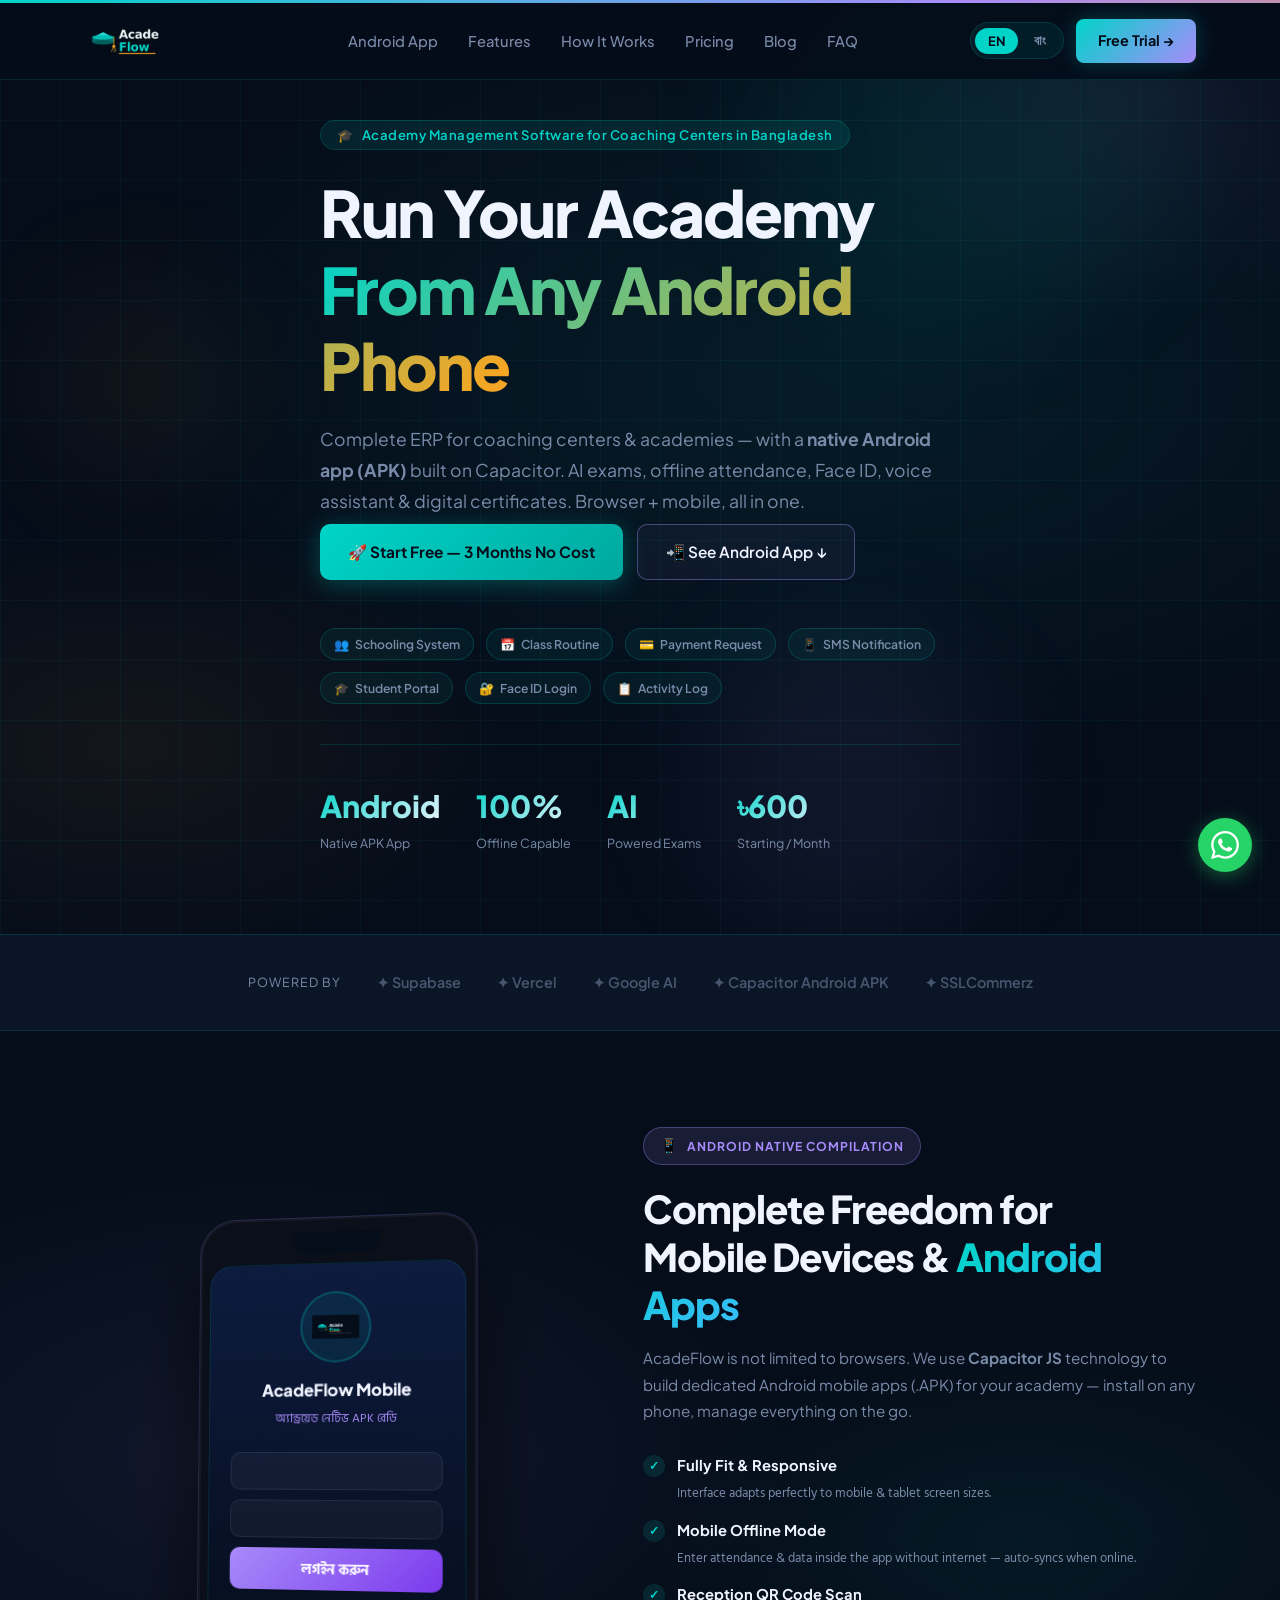
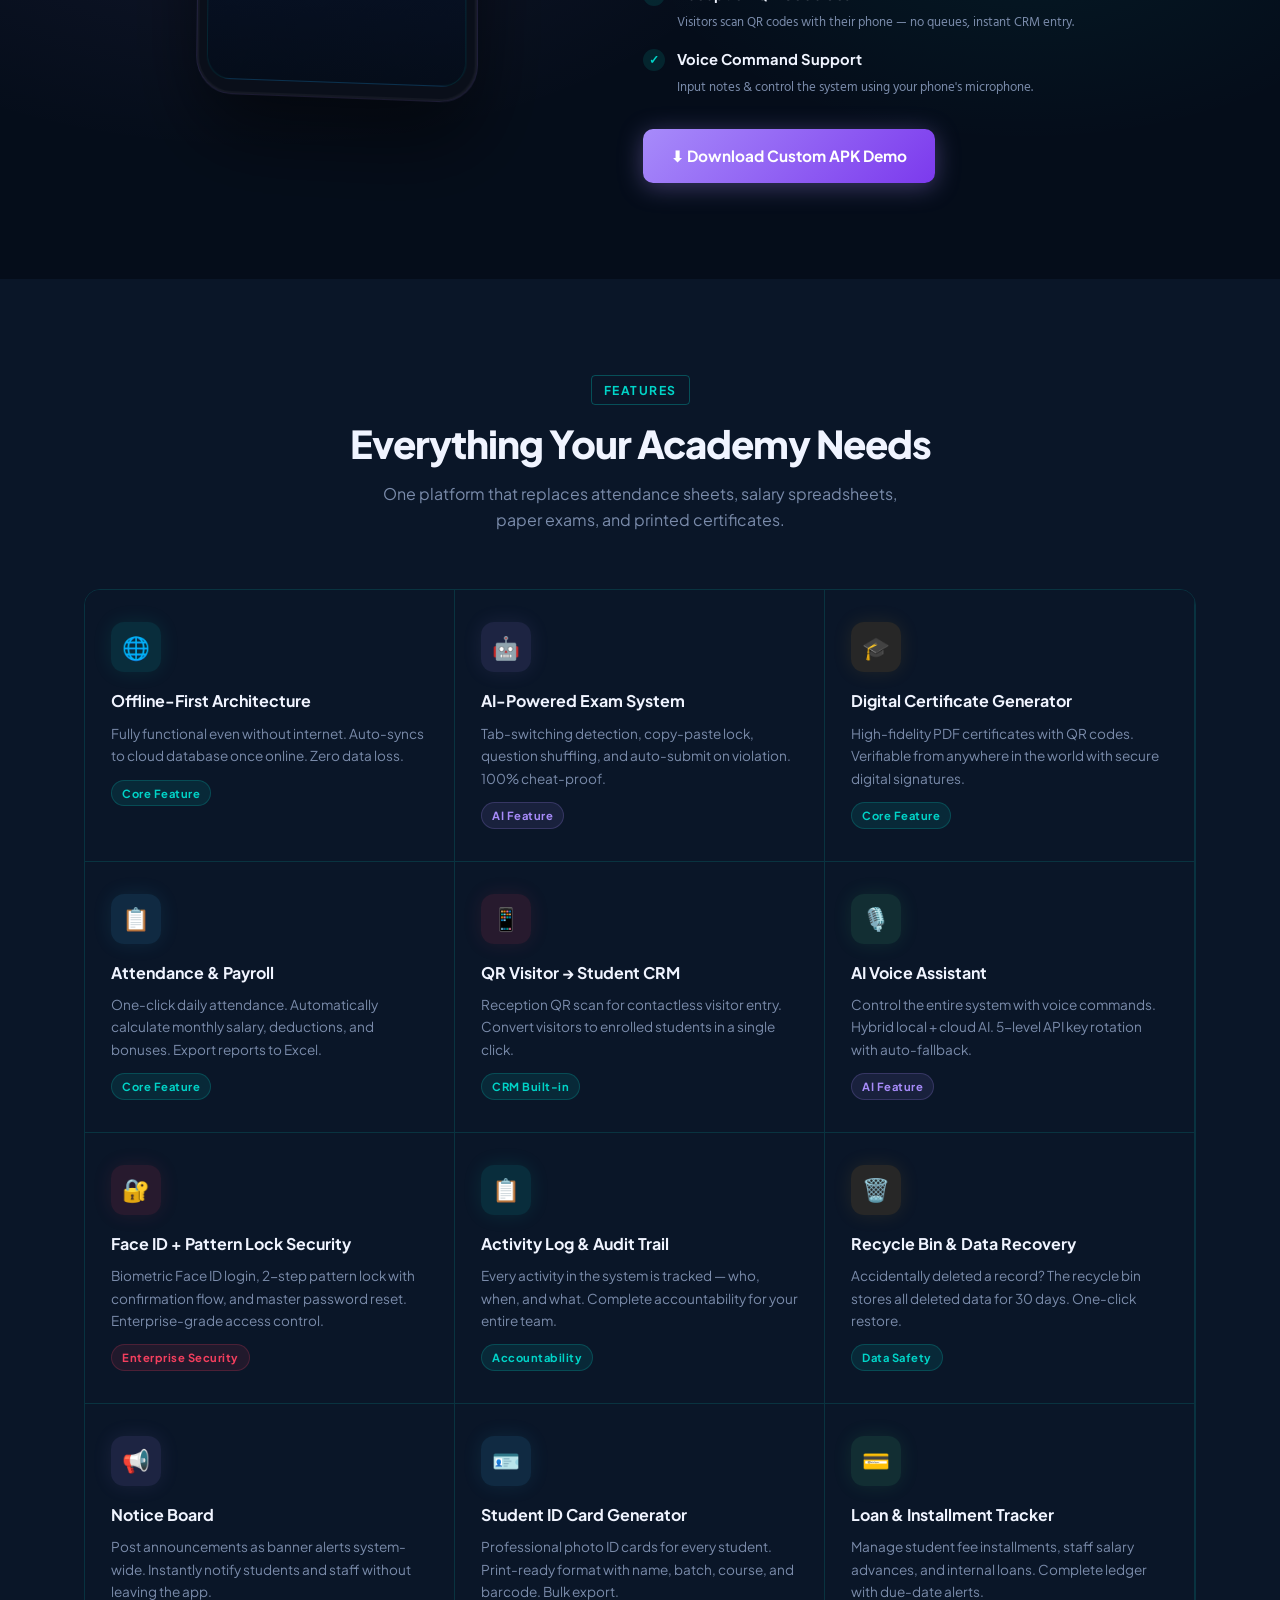
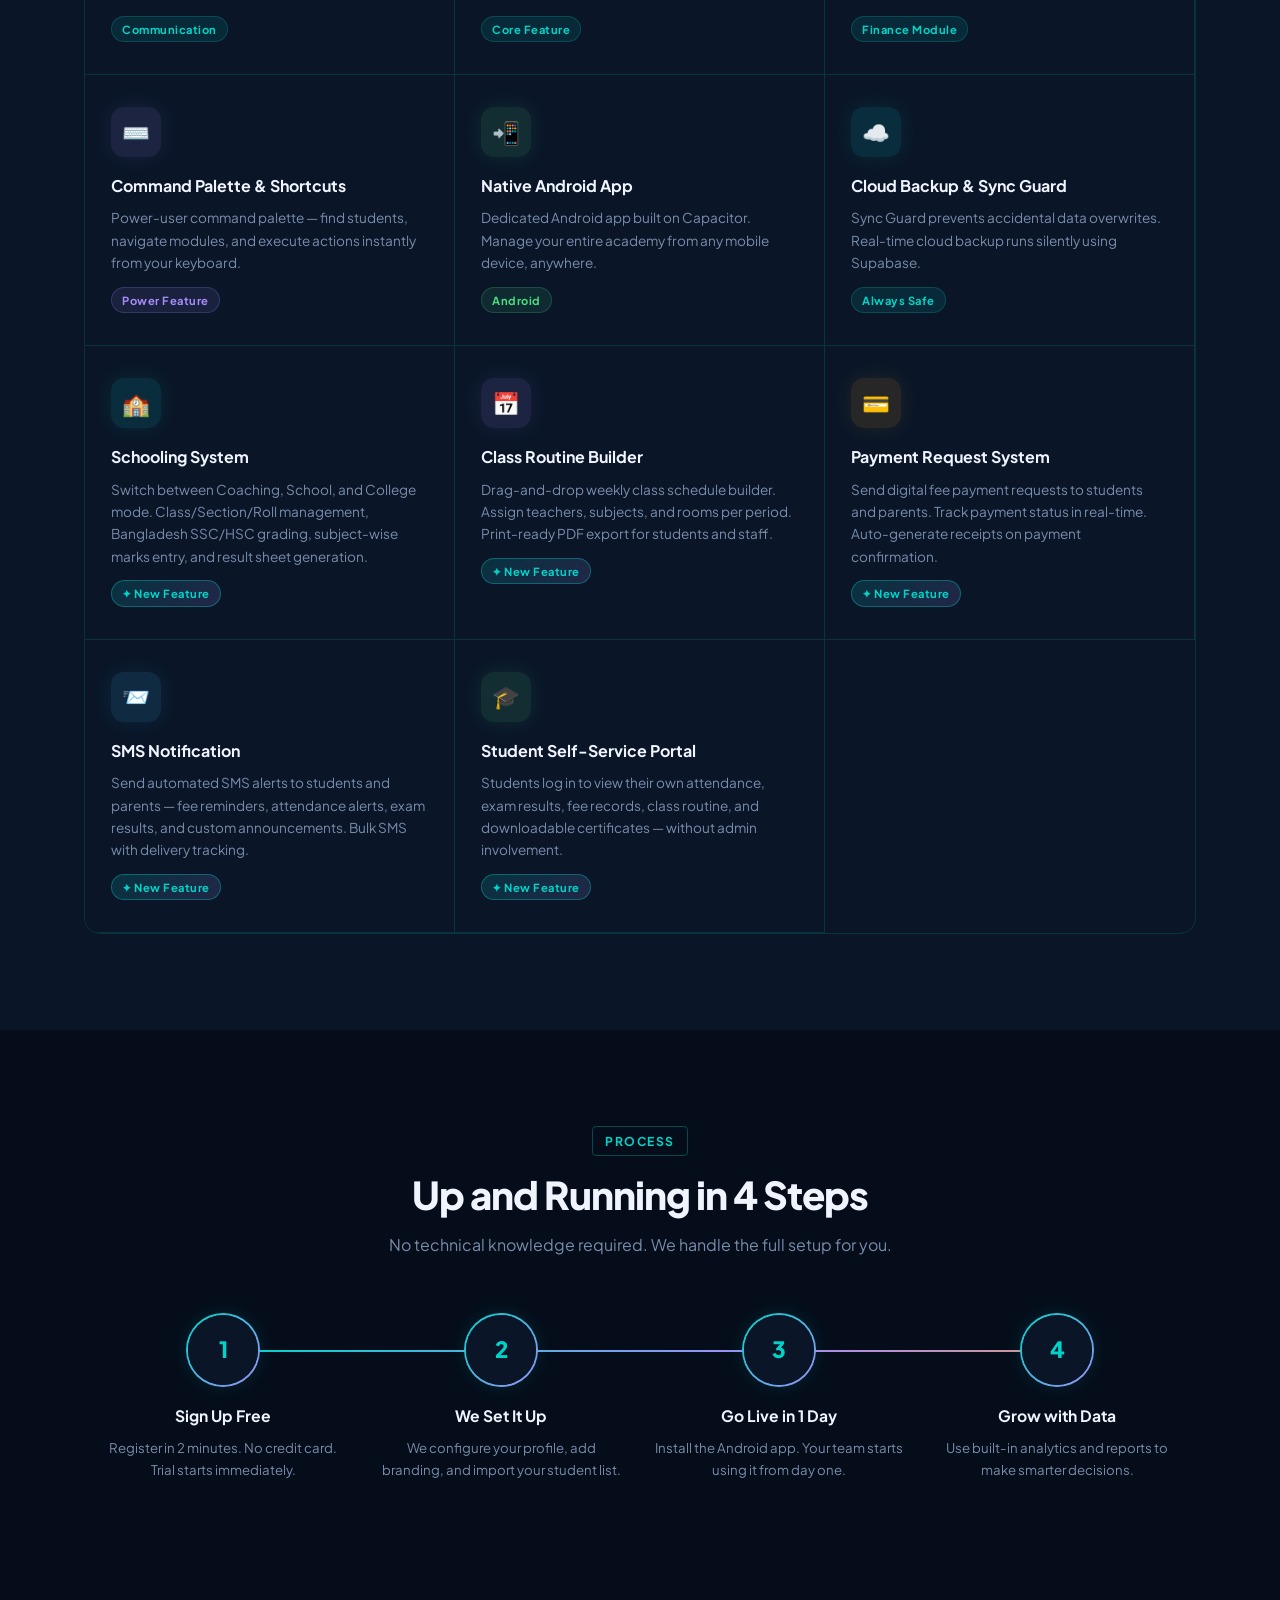
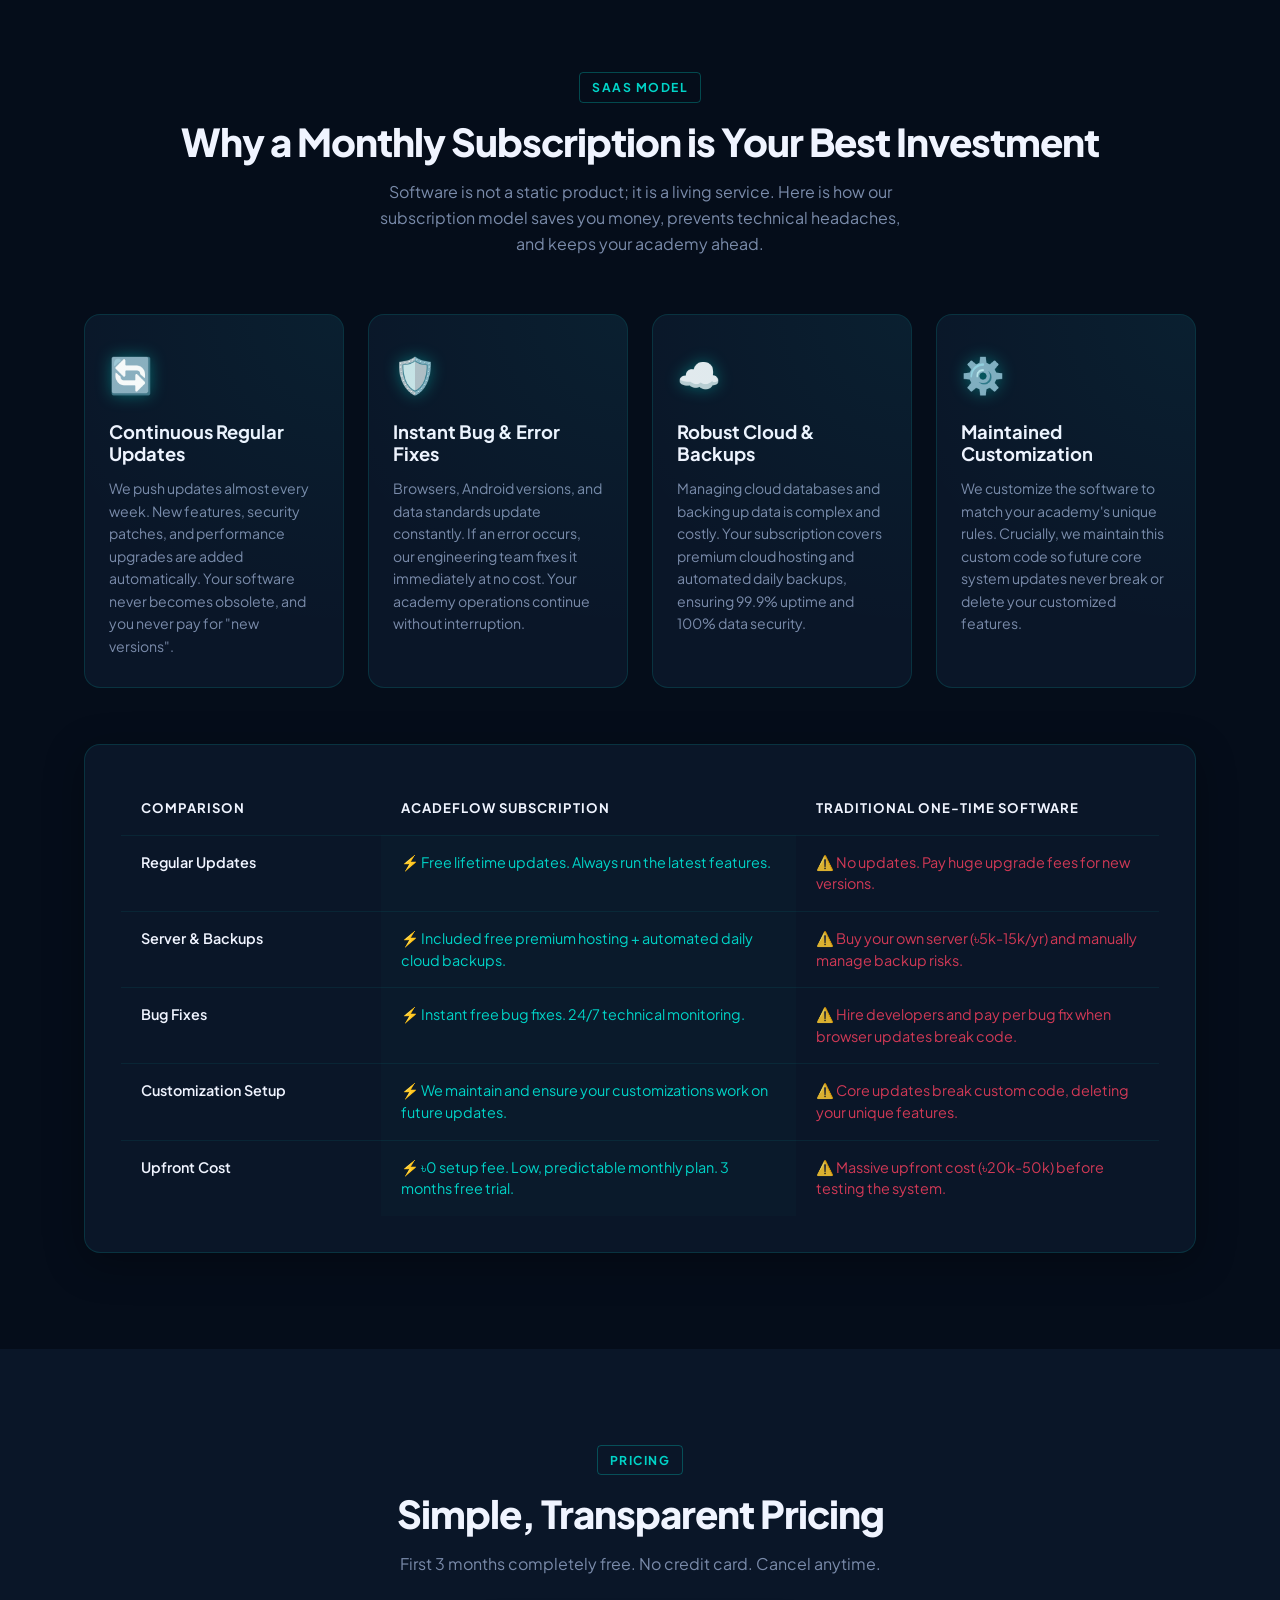
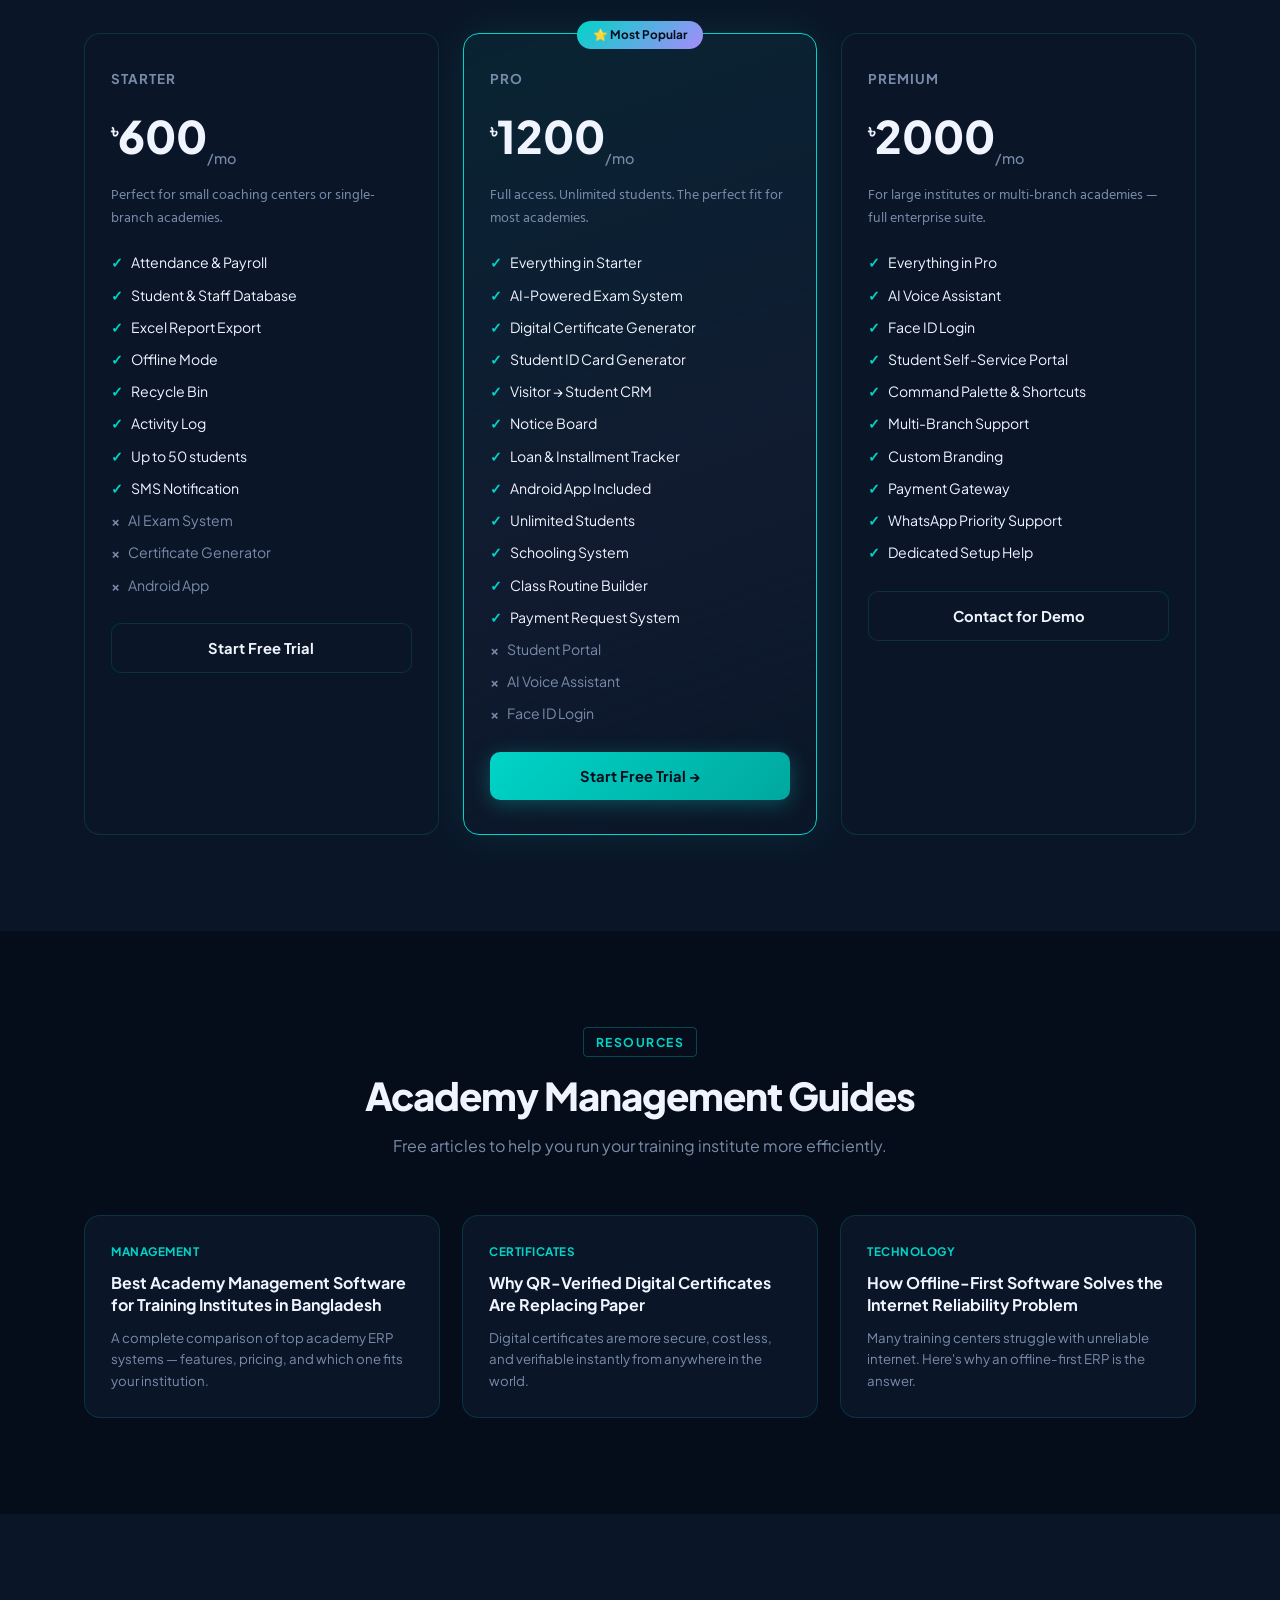
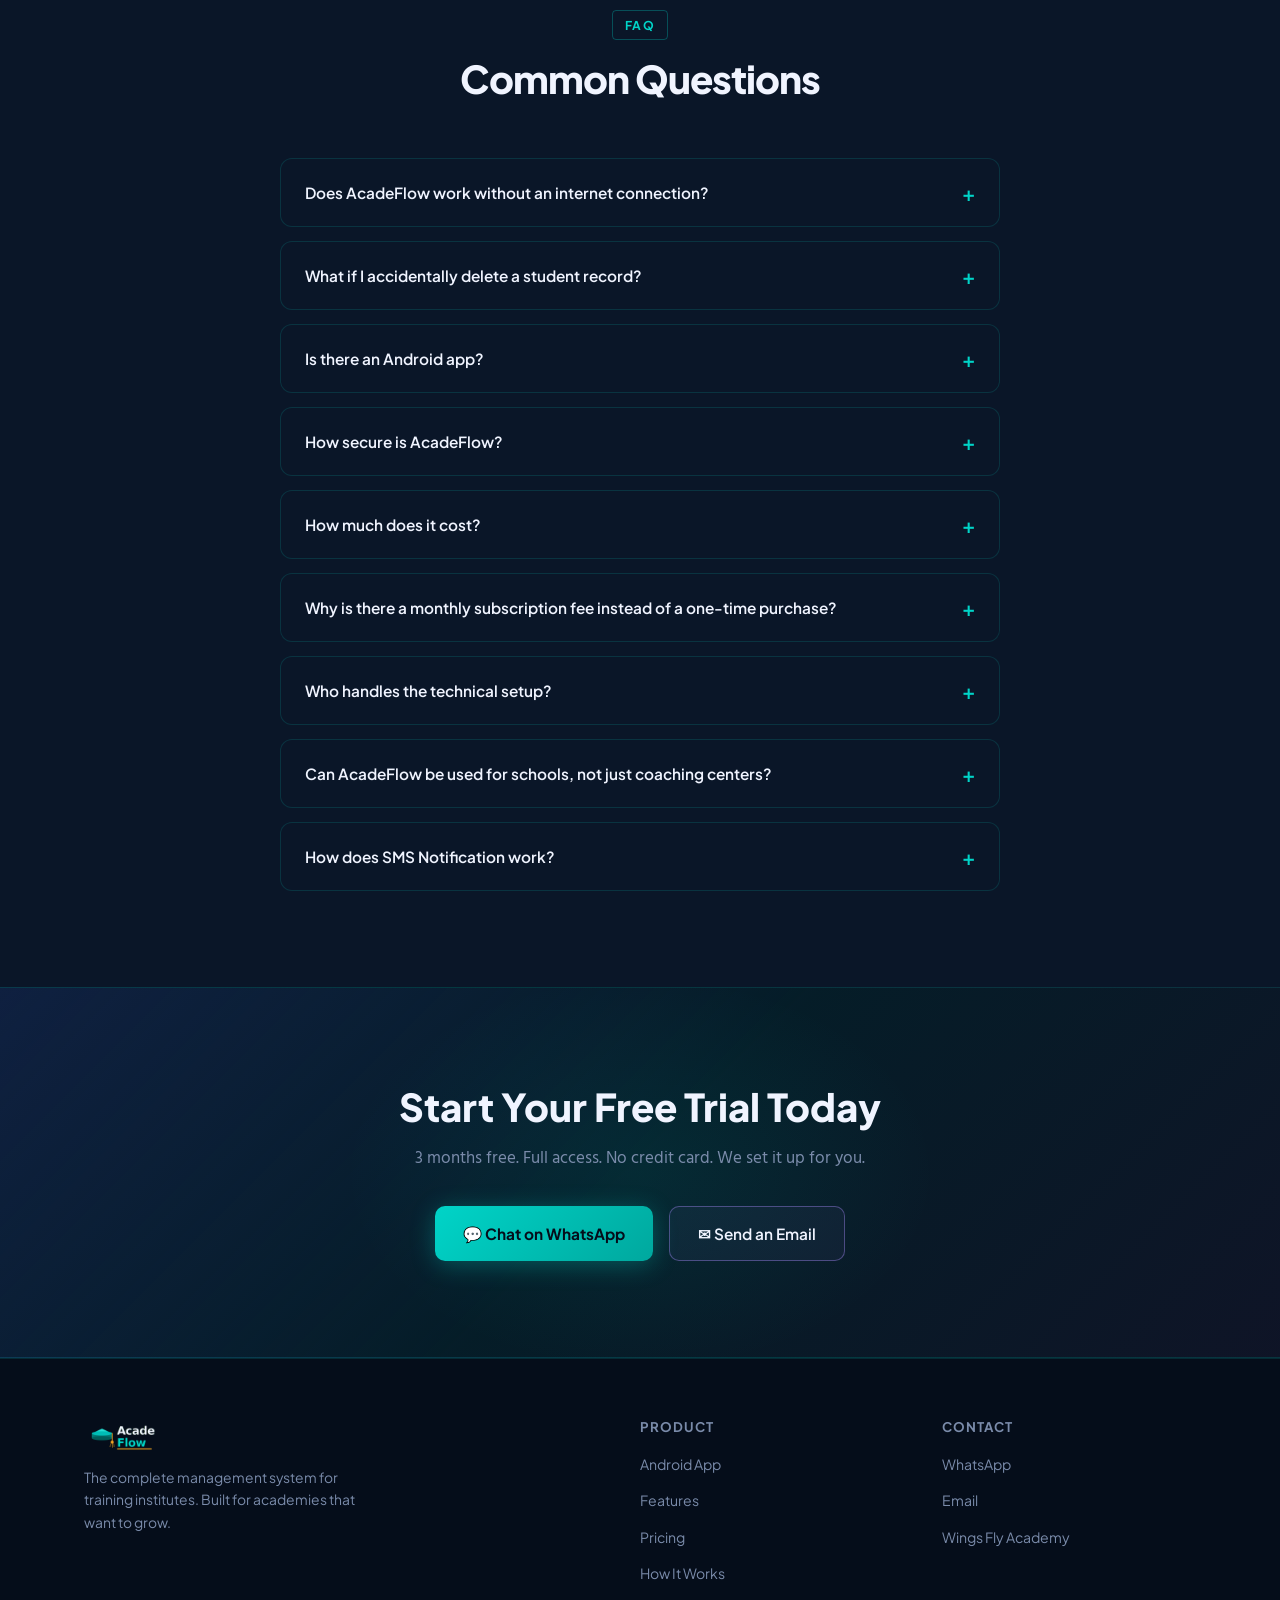
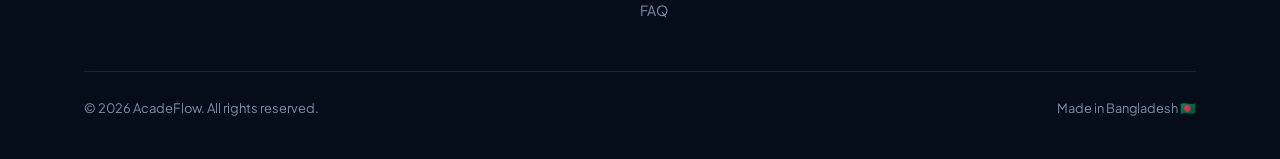
==== commit c7e6fdcc: "fix" ====
--- a/index.html
+++ b/index.html
@@ -1302,7 +1302,7 @@
           <li><span class="only-en">Recycle Bin</span><span class="only-bn bn">রিসাইকেল বিন</span></li>
           <li><span class="only-en">Activity Log</span><span class="only-bn bn">অ্যাক্টিভিটি লগ</span></li>
           <li><span class="only-en">Up to 50 students</span><span class="only-bn bn">৫০ জন পর্যন্ত ছাত্র</span></li>
-          <li><span class="only-en">SMS Notification</span><span class="only-bn bn">SMS \u09A8\u09CB\u099F\u09BF\u09AB\u09BF\u0995\u09C7\u09B6\u09A8</span></li>
+          <li><span class="only-en">SMS Notification</span><span class="only-bn bn">SMS নোটিফিকেশন</span></li>
           <li class="no"><span class="only-en">AI Exam System</span><span class="only-bn bn">AI পরীক্ষা পদ্ধতি</span></li>
           <li class="no"><span class="only-en">Certificate Generator</span><span class="only-bn bn">সার্টিফিকেট</span></li>
           <li class="no"><span class="only-en">Android App</span><span class="only-bn bn">Android অ্যাপ</span></li>
@@ -1328,10 +1328,10 @@
           <li><span class="only-en">Loan & Installment Tracker</span><span class="only-bn bn">লোন ও কিস্তি ট্র্যাকার</span></li>
           <li><span class="only-en">Android App Included</span><span class="only-bn bn">Android অ্যাপ অন্তর্ভুক্ত</span></li>
           <li><span class="only-en">Unlimited Students</span><span class="only-bn bn">Unlimited ছাত্র</span></li>
-          <li><span class="only-en">Schooling System</span><span class="only-bn bn">\u09B8\u09CD\u0995\u09C1\u09B2\u09BF\u0982 \u09B8\u09BF\u09B8\u09CD\u099F\u09C7\u09AE</span></li>
-          <li><span class="only-en">Class Routine Builder</span><span class="only-bn bn">\u0995\u09CD\u09B2\u09BE\u09B8 \u09B0\u09C1\u099F\u09BF\u09A8 \u09AC\u09BF\u09B2\u09CD\u09A1\u09BE\u09B0</span></li>
-          <li><span class="only-en">Payment Request System</span><span class="only-bn bn">\u09AA\u09C7\u09AE\u09C7\u09A8\u09CD\u099F \u09B0\u09BF\u0995\u09CB\u09DF\u09C7\u09B8\u09CD\u099F</span></li>
-          <li class="no"><span class="only-en">Student Portal</span><span class="only-bn bn">\u09B8\u09CD\u099F\u09C1\u09A1\u09C7\u09A8\u09CD\u099F \u09AA\u09CB\u09B0\u09CD\u099F\u09BE\u09B2</span></li>
+          <li><span class="only-en">Schooling System</span><span class="only-bn bn">স্কুলিং সিস্টেম</span></li>
+          <li><span class="only-en">Class Routine Builder</span><span class="only-bn bn">ক্লাস রুটিন বিল্ডার</span></li>
+          <li><span class="only-en">Payment Request System</span><span class="only-bn bn">পেমেন্ট রিকোয়েস্ট</span></li>
+          <li class="no"><span class="only-en">Student Portal</span><span class="only-bn bn">স্টুডেন্ট পোর্টাল</span></li>
           <li class="no"><span class="only-en">AI Voice Assistant</span><span class="only-bn bn">AI ভয়েস অ্যাসিস্ট্যান্ট</span></li>
           <li class="no"><span class="only-en">Face ID Login</span><span class="only-bn bn">Face ID লগইন</span></li>
         </ul>
@@ -1348,7 +1348,7 @@
           <li><span class="only-en">Everything in Pro</span><span class="only-bn bn">প্রোর সব কিছু</span></li>
           <li><span class="only-en">AI Voice Assistant</span><span class="only-bn bn">AI ভয়েস অ্যাসিস্ট্যান্ট</span></li>
           <li><span class="only-en">Face ID Login</span><span class="only-bn bn">Face ID লগইন</span></li>
-          <li><span class="only-en">Student Self-Service Portal</span><span class="only-bn bn">\u09B8\u09CD\u099F\u09C1\u09A1\u09C7\u09A8\u09CD\u099F \u09AA\u09CB\u09B0\u09CD\u099F\u09BE\u09B2</span></li>
+          <li><span class="only-en">Student Self-Service Portal</span><span class="only-bn bn">স্টুডেন্ট পোর্টাল</span></li>
           <li><span class="only-en">Command Palette & Shortcuts</span><span class="only-bn bn">কমান্ড প্যালেট</span></li>
           <li><span class="only-en">Multi-Branch Support</span><span class="only-bn bn">Multi-Branch সাপোর্ট</span></li>
           <li><span class="only-en">Custom Branding</span><span class="only-bn bn">কাস্টম ব্র্যান্ডিং</span></li>
@@ -1493,23 +1493,23 @@
       <div class="fq reveal">
         <button class="fq-q" onclick="toggleFaq(this)">
           <span class="only-en">Can AcadeFlow be used for schools, not just coaching centers?</span>
-          <span class="only-bn bn">AcadeFlow \u0995\u09BF \u09B8\u09CD\u0995\u09C1\u09B2\u09C7\u09B0 \u099C\u09A8\u09CD\u09AF\u0993 \u09AC\u09CD\u09AF\u09AC\u09B9\u09BE\u09B0 \u0995\u09B0\u09BE \u09AF\u09BE\u09AC\u09C7?</span>
+          <span class="only-bn bn">AcadeFlow কি স্কুলের জন্যও ব্যবহার করা যাবে?</span>
           <span class="ico">+</span>
         </button>
         <div class="fq-a"><div class="fq-a-i">
           <span class="only-en">Yes! AcadeFlow has a built-in Schooling System that supports School, Coaching, and College modes. In School mode you get Class/Section/Roll management, subject-wise marks, Bangladesh SSC/HSC grading, result sheets, and a class routine builder.</span>
-          <span class="only-bn bn">\u09B9\u09CD\u09AF\u09BE\u0981! AcadeFlow-\u098F \u09AC\u09BF\u09B2\u09CD\u099F-\u0987\u09A8 Schooling System \u0986\u099B\u09C7\u0964 School mode-\u098F Class/Section/Roll, \u09AC\u09BF\u09B7\u09AF\u09BC\u09AD\u09BF\u09A4\u09CD\u09A4\u09BF\u0995 \u09A8\u09AE\u09CD\u09AC\u09B0, SSC/HSC \u0997\u09CD\u09B0\u09C7\u09A1\u09BF\u0982, \u09B0\u09C7\u099C\u09BE\u09B2\u09CD\u099F \u09B6\u09BF\u099F \u0993 \u0995\u09CD\u09B2\u09BE\u09B8 \u09B0\u09C1\u099F\u09BF\u09A8 \u09AA\u09BE\u09A4\u09BF \u09AC\u09C7\u09A8\u0964</span>
+          <span class="only-bn bn">হ্যাঁ! AcadeFlow-এ বিল্ট-ইন Schooling System আছে। School mode-এ Class/Section/Roll, বিষয়ভিত্তিক নম্বর, SSC/HSC গ্রেডিং, রেজাল্ট শিট ও ক্লাস রুটিন পাতি বেন।</span>
         </div></div>
       </div>
       <div class="fq reveal">
         <button class="fq-q" onclick="toggleFaq(this)">
           <span class="only-en">How does SMS Notification work?</span>
-          <span class="only-bn bn">SMS \u09A8\u09CB\u099F\u09BF\u09AB\u09BF\u0995\u09C7\u09B6\u09A8 \u0995\u09C0\u09AD\u09BE\u09AC\u09C7 \u0995\u09BE\u099C \u0995\u09B0\u09C7?</span>
+          <span class="only-bn bn">SMS নোটিফিকেশন কীভাবে কাজ করে?</span>
           <span class="ico">+</span>
         </button>
         <div class="fq-a"><div class="fq-a-i">
           <span class="only-en">AcadeFlow sends automated SMS to students and parents — fee reminders, attendance alerts, exam results, and custom announcements. Bulk SMS lets you notify an entire batch in one click, with real-time delivery tracking.</span>
-          <span class="only-bn bn">\u09AB\u09BF \u09B0\u09BF\u09AE\u09BE\u0987\u09A8\u09CD\u09A1\u09BE\u09B0, \u0985\u09A8\u09C1\u09AA\u09B8\u09CD\u09A5\u09BF\u09A4\u09BF \u0985\u09CD\u09AF\u09BE\u09B2\u09BE\u09B0\u09CD\u099F, \u09AA\u09B0\u09C0\u0995\u09CD\u09B7\u09BE\u09B0 \u09AB\u09B2\u09BE\u09AB\u09B2 \u0993 \u0998\u09CB\u09B7\u09A3\u09BE\u09B0 \u099C\u09A8\u09CD\u09AF \u0985\u09AD\u09BF\u09AD\u09BE\u09AC\u0995\u09A6\u09C7\u09B0 \u0995\u09BE\u099B\u09C7 SMS \u09AA\u09BE\u09A0\u09BE\u09A8\u0964 Bulk SMS-\u098F \u098F\u0995 Click-\u098F \u09AA\u09C1\u09B0\u09CB \u09AC\u09CD\u09AF\u09BE\u099A\u0995\u09C7 \u099C\u09BE\u09A8\u09BE\u09A8\u0964</span>
+          <span class="only-bn bn">ফি রিমাইন্ডার, অনুপস্থিতি অ্যালার্ট, পরীক্ষার ফলাফল ও ঘোষণার জন্য অভিভাবকদের কাছে SMS পাঠান। Bulk SMS-এ এক Click-এ পুরো ব্যাচকে জানান।</span>
         </div></div>
       </div>
     </div>
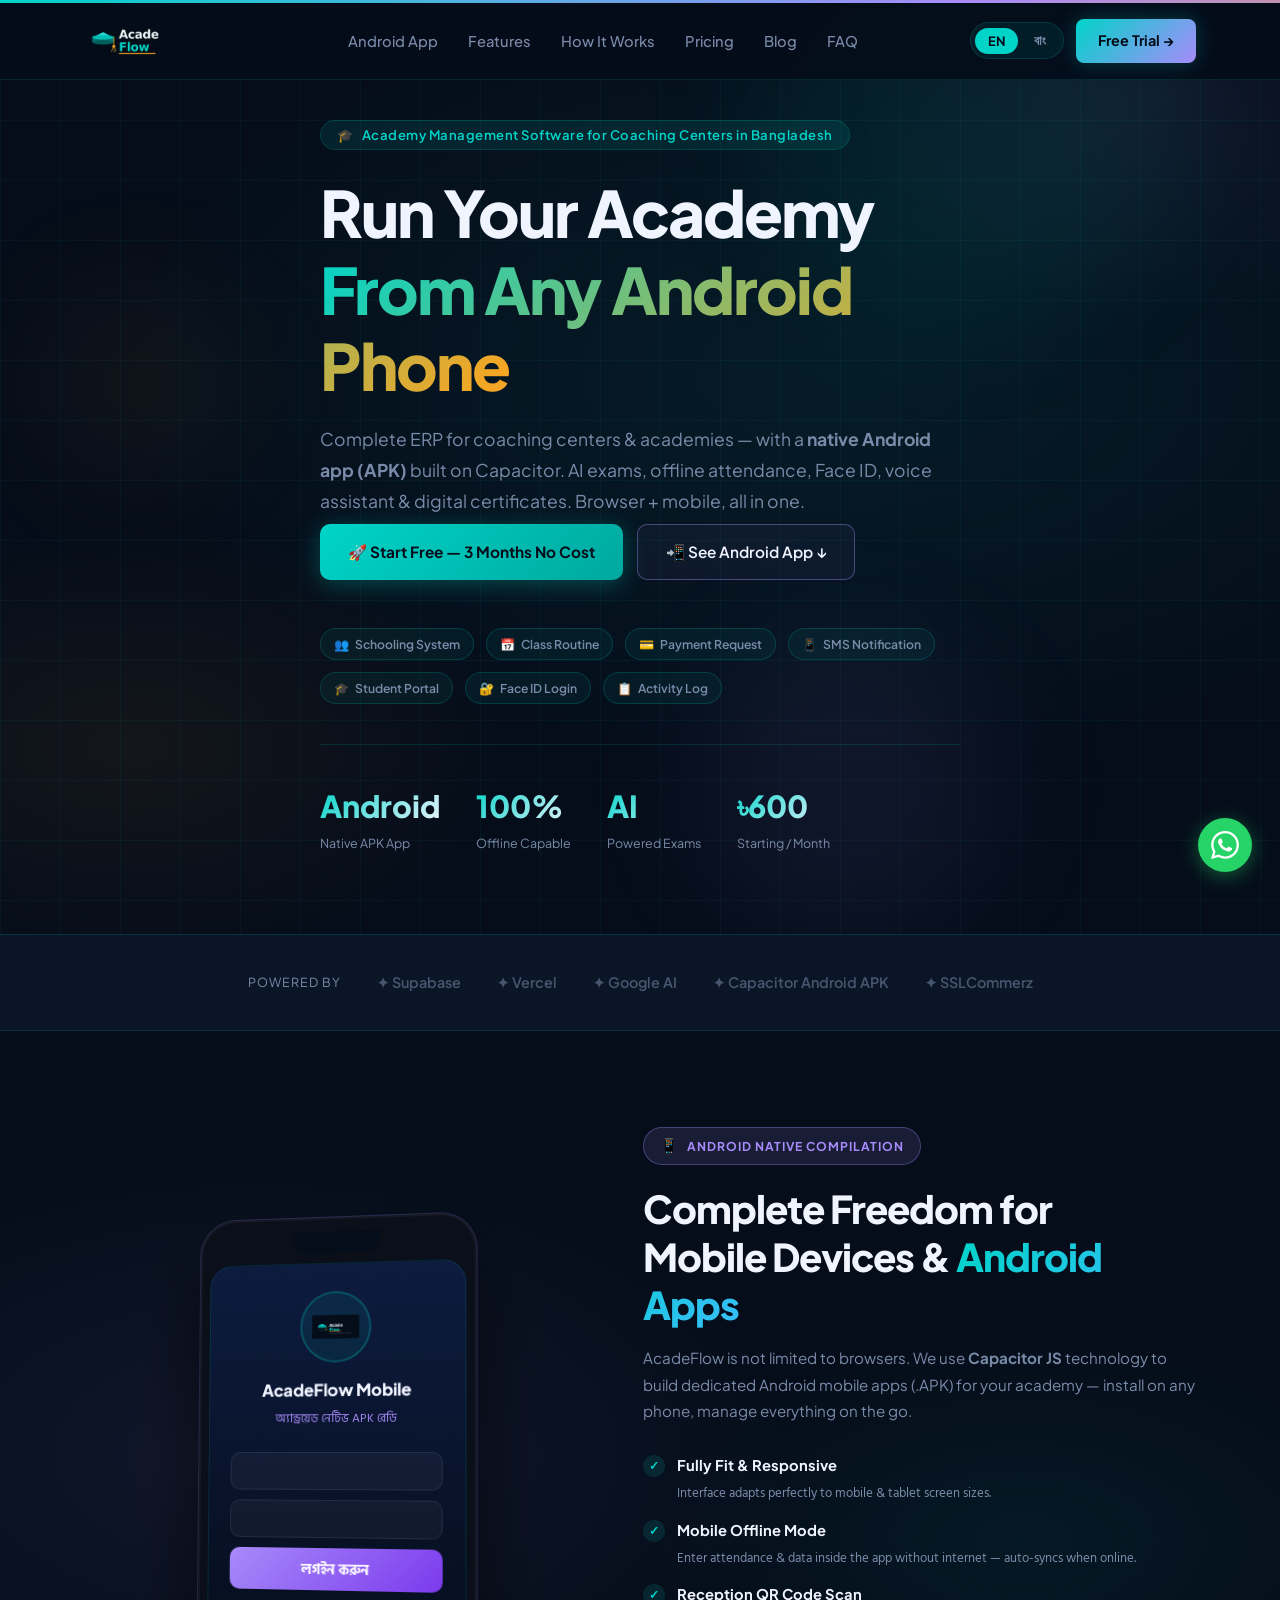
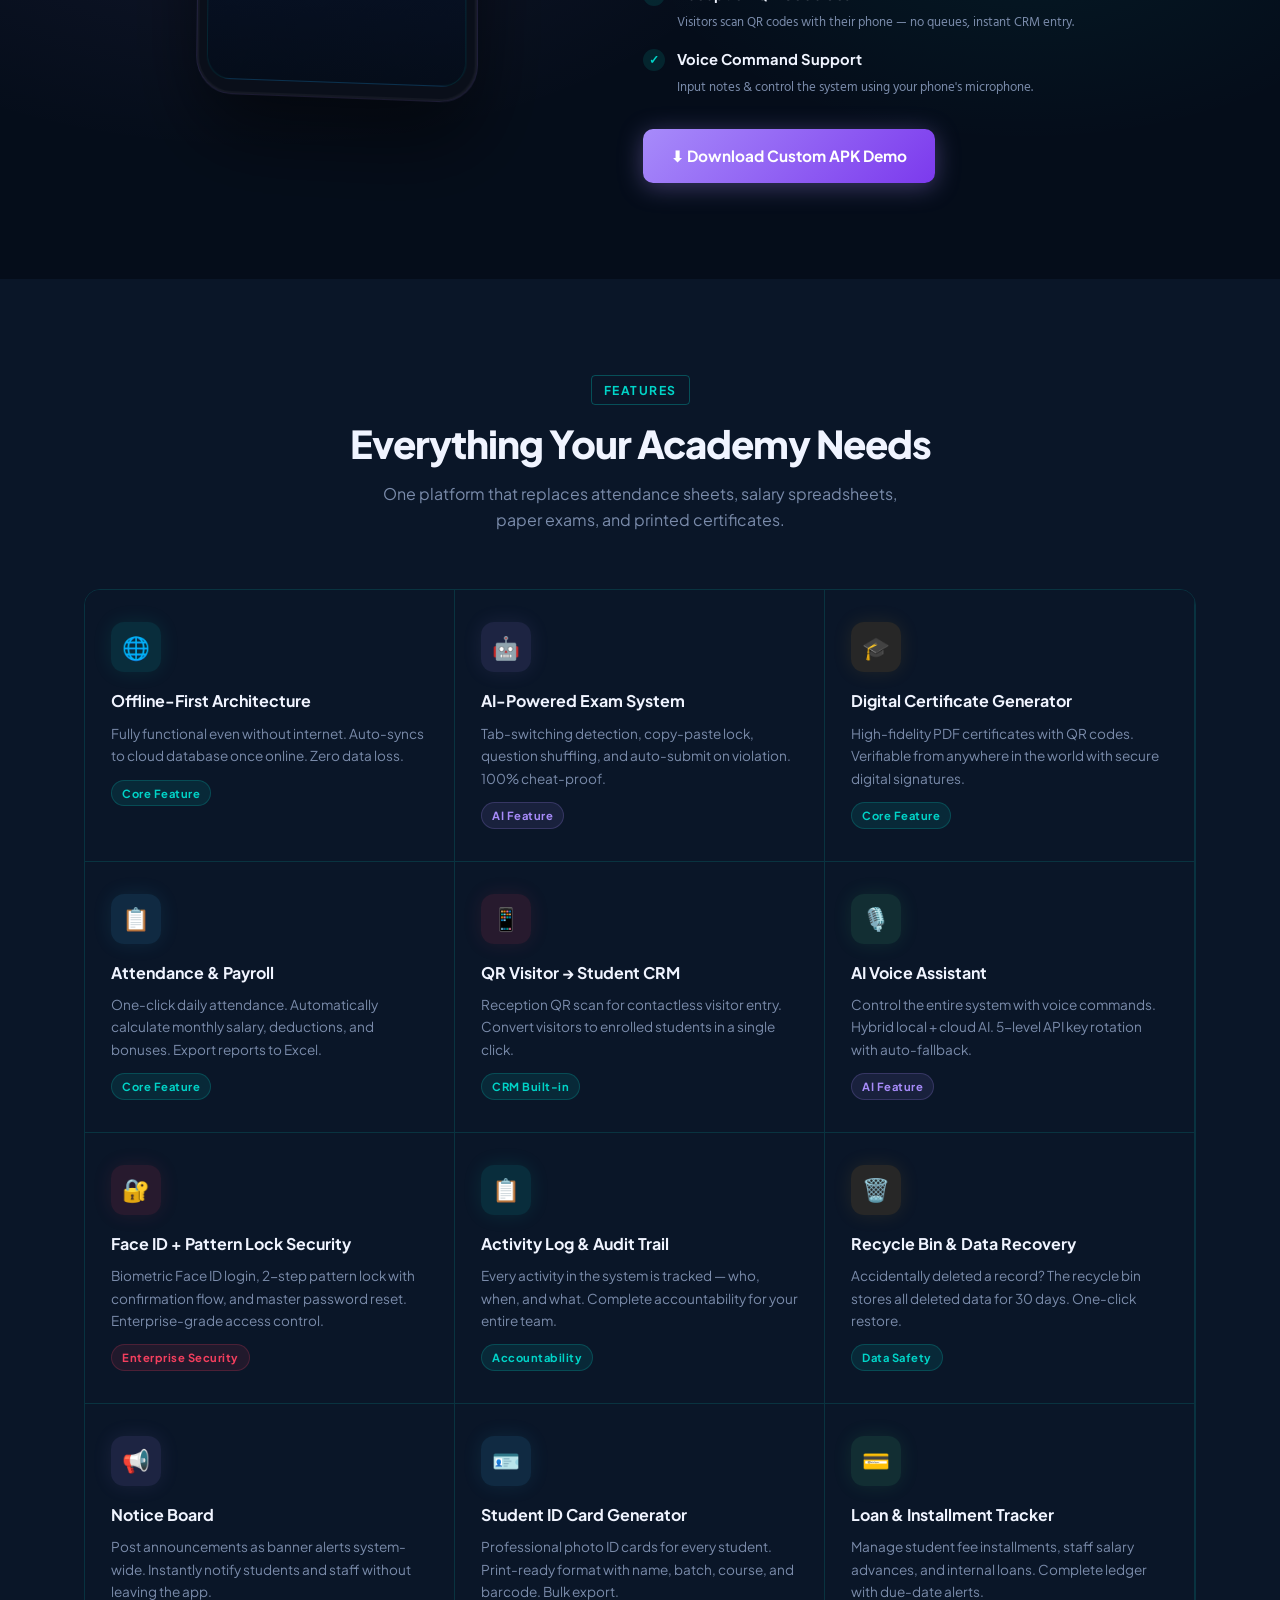
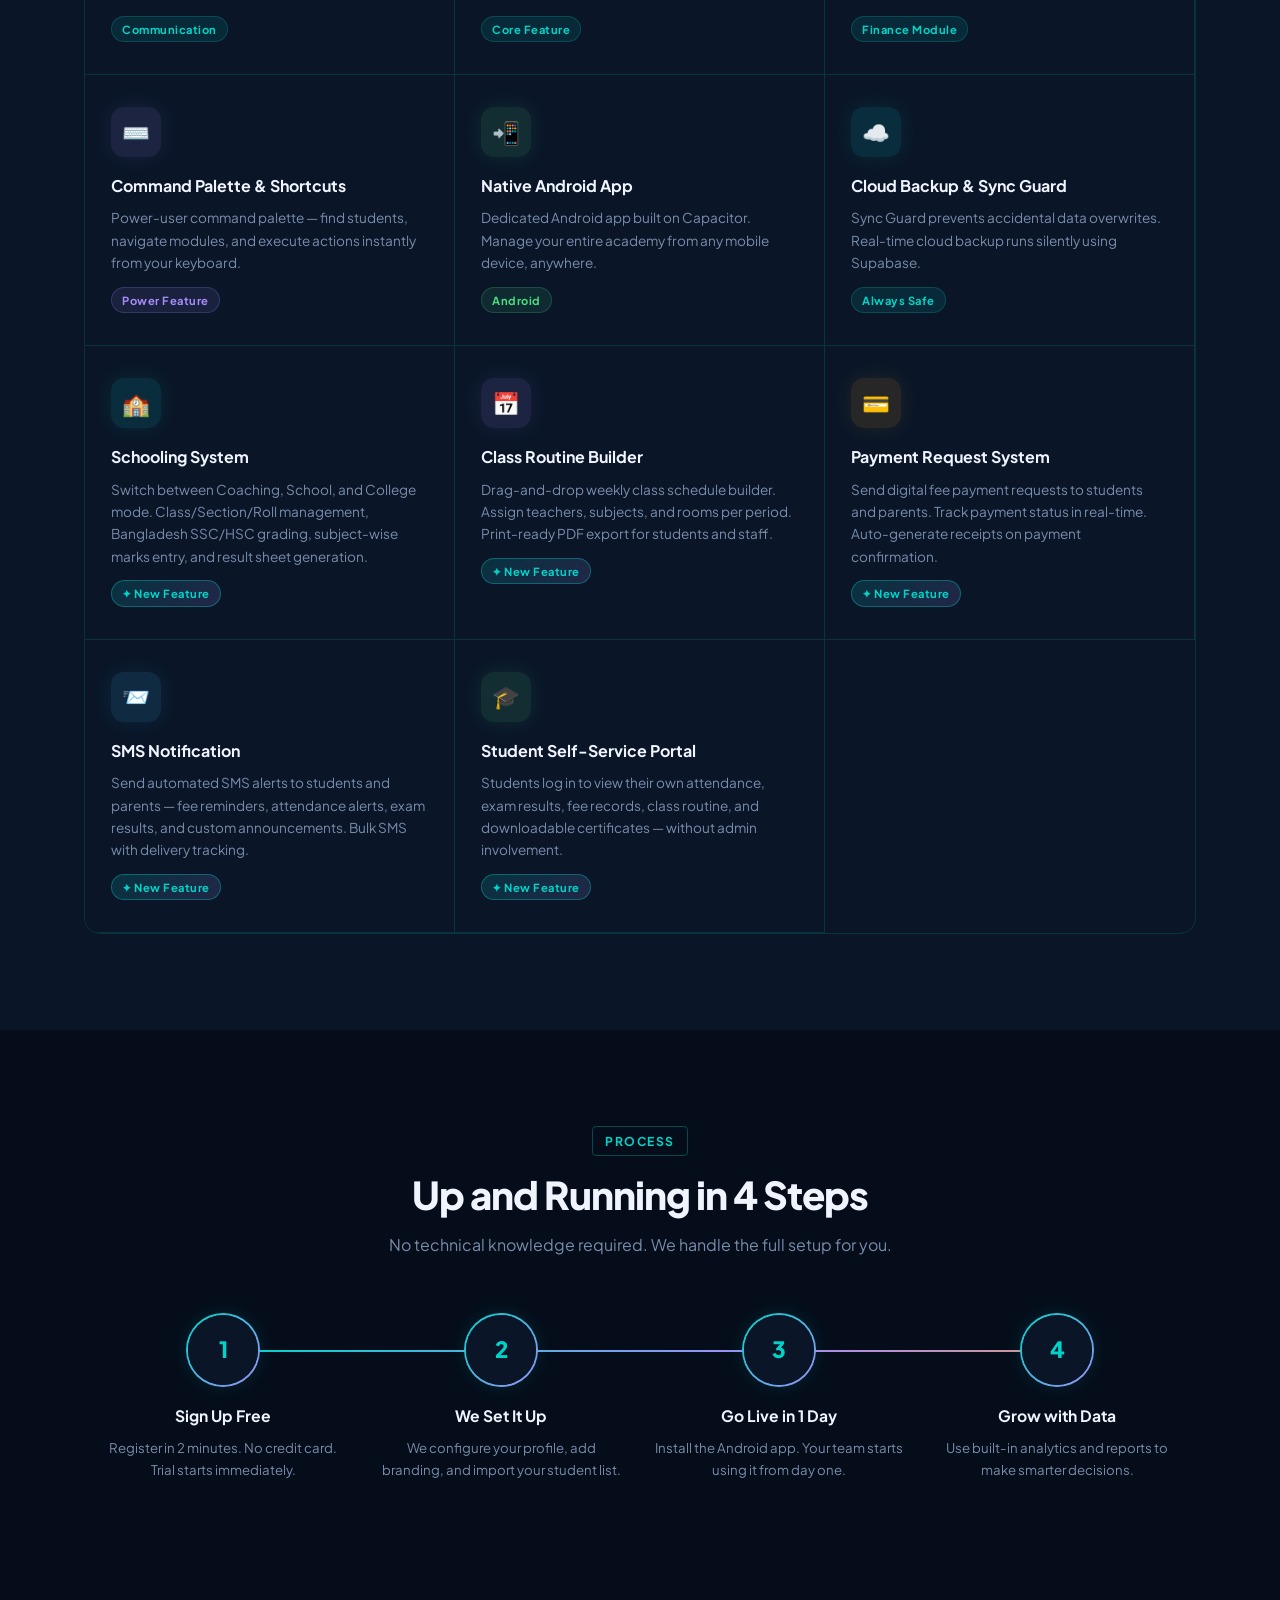
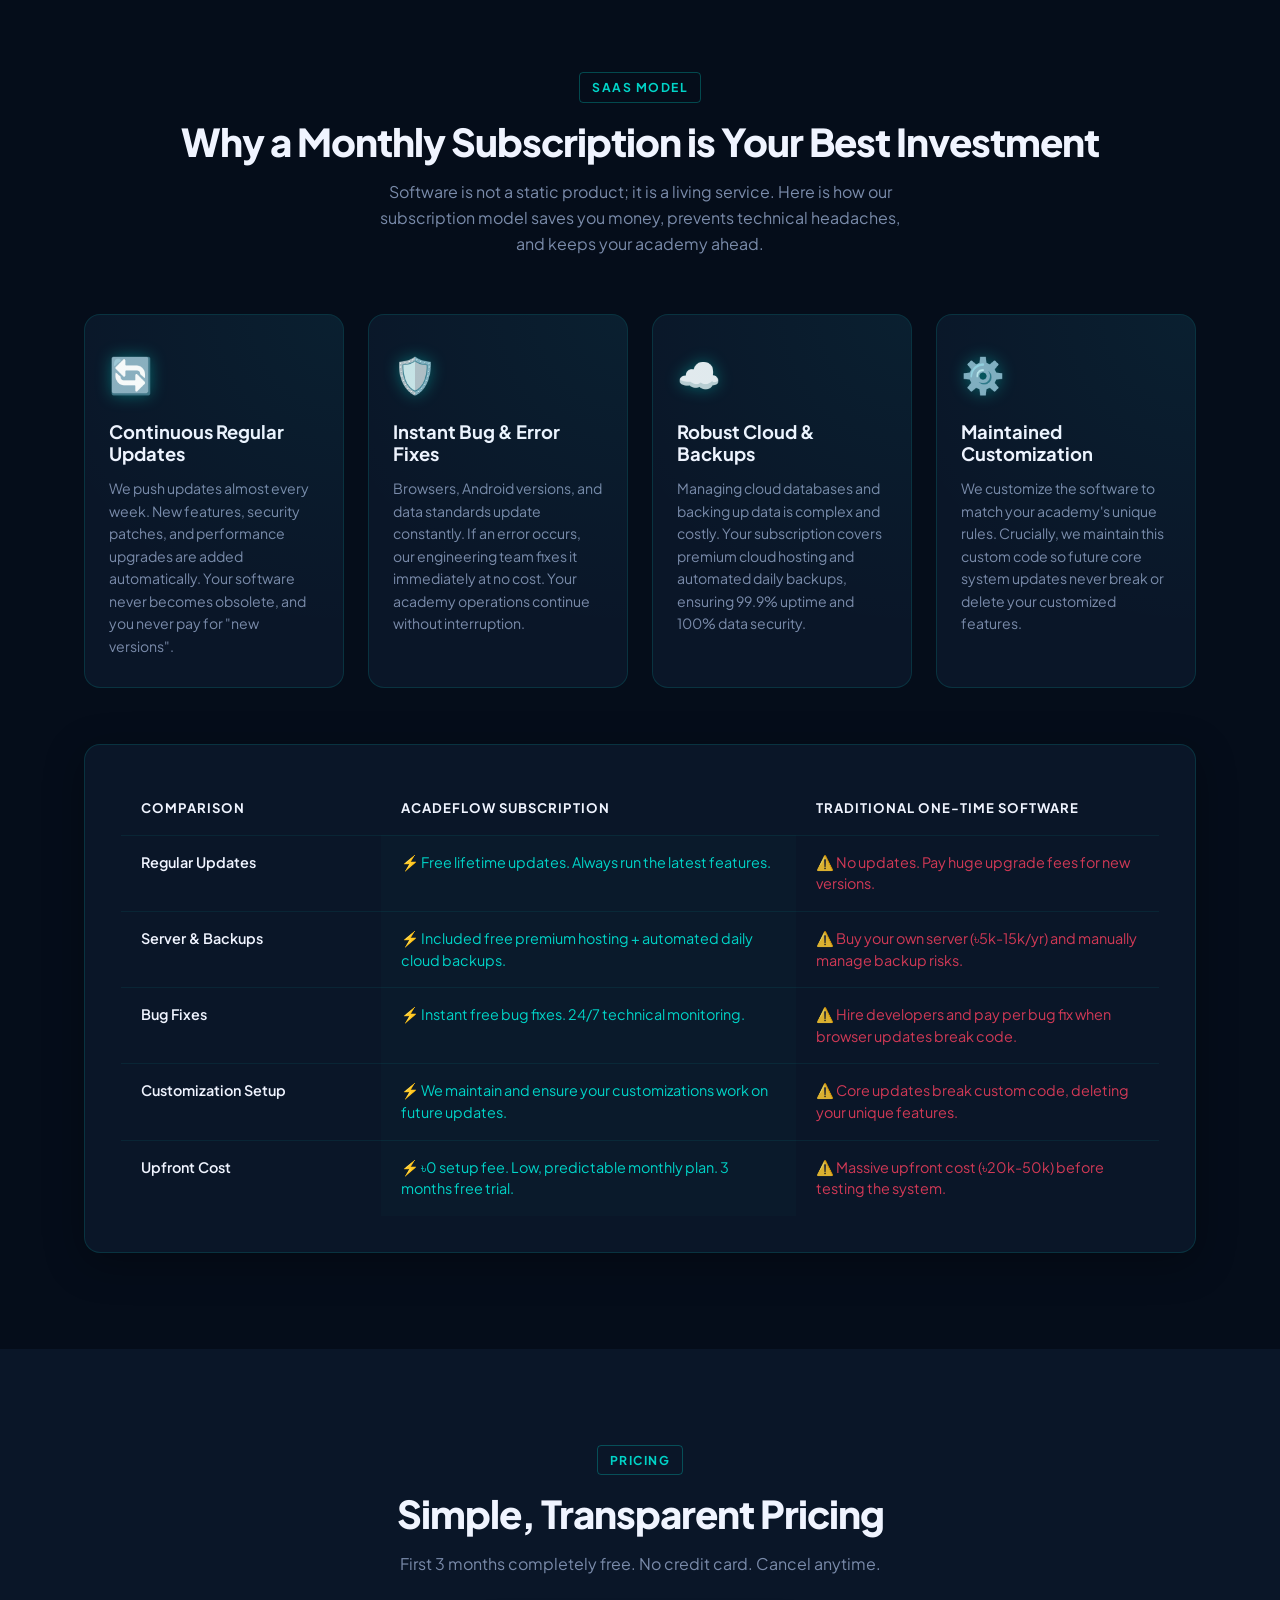
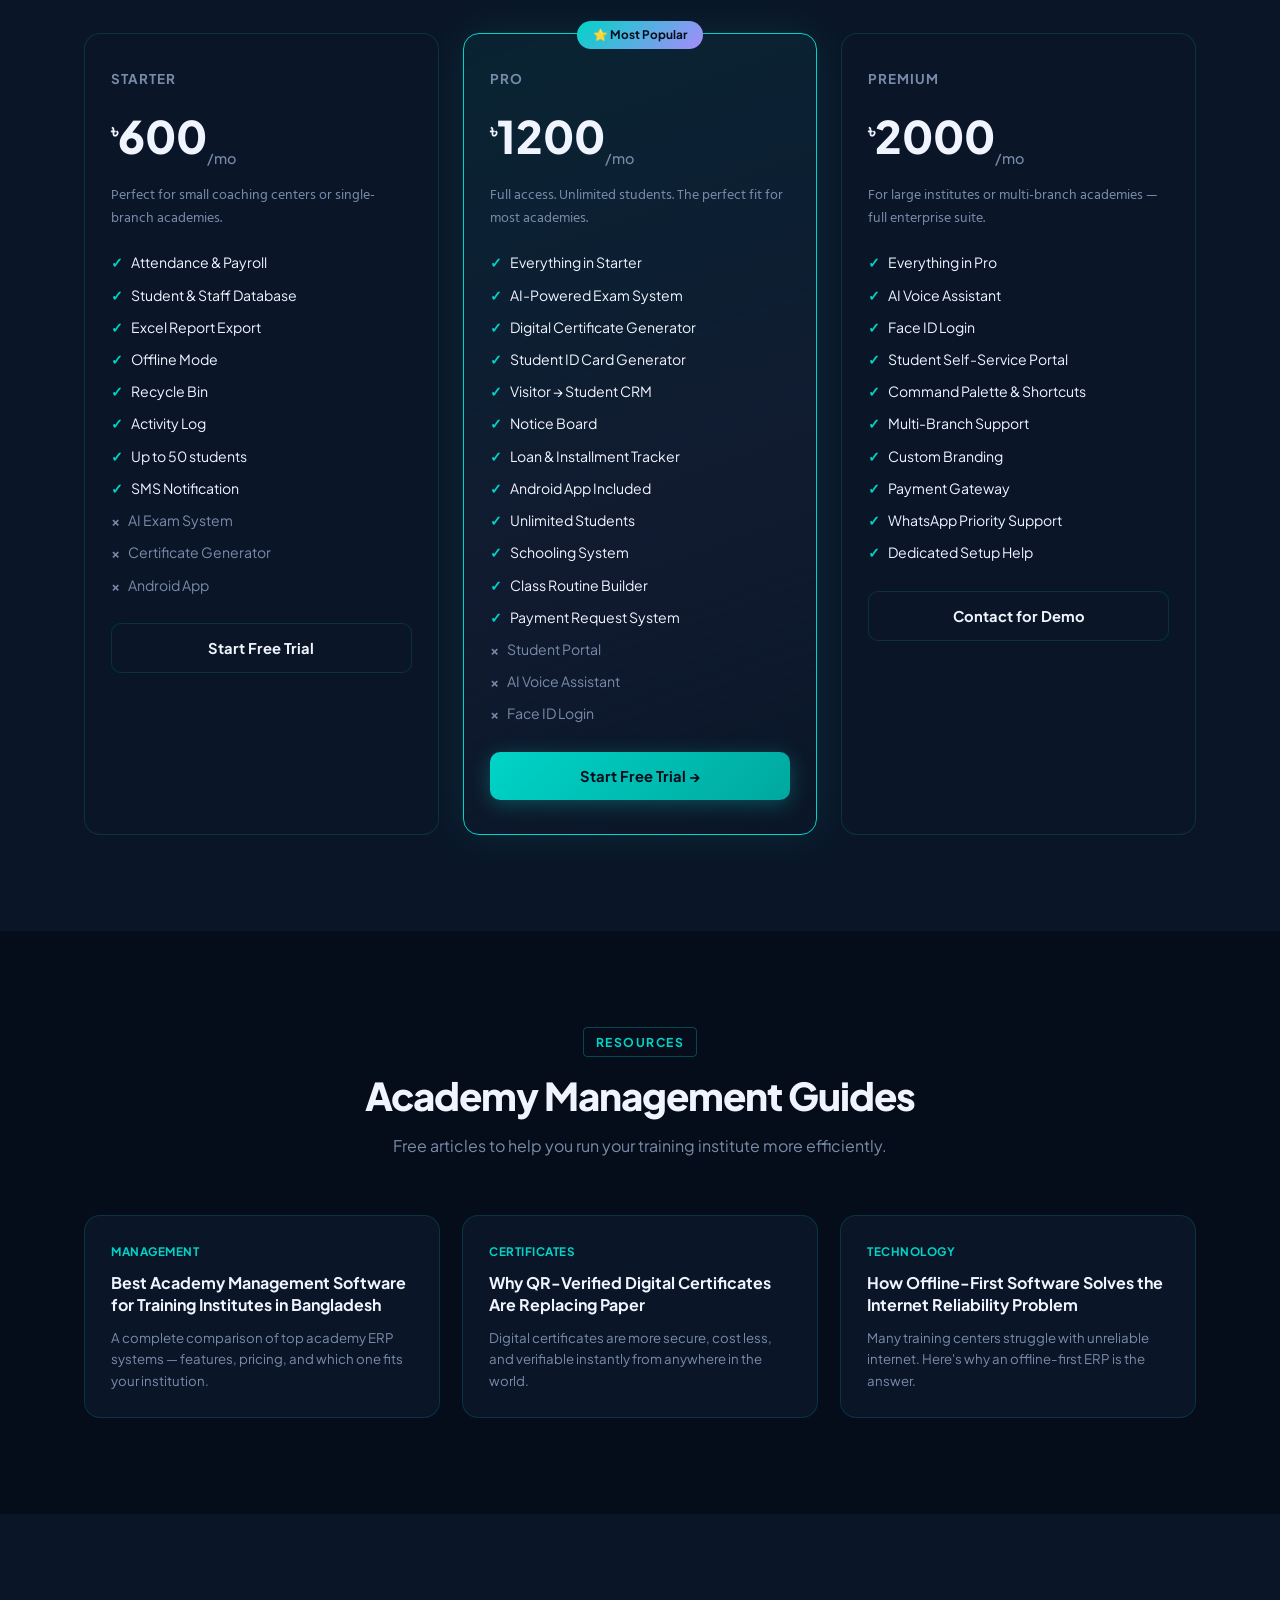
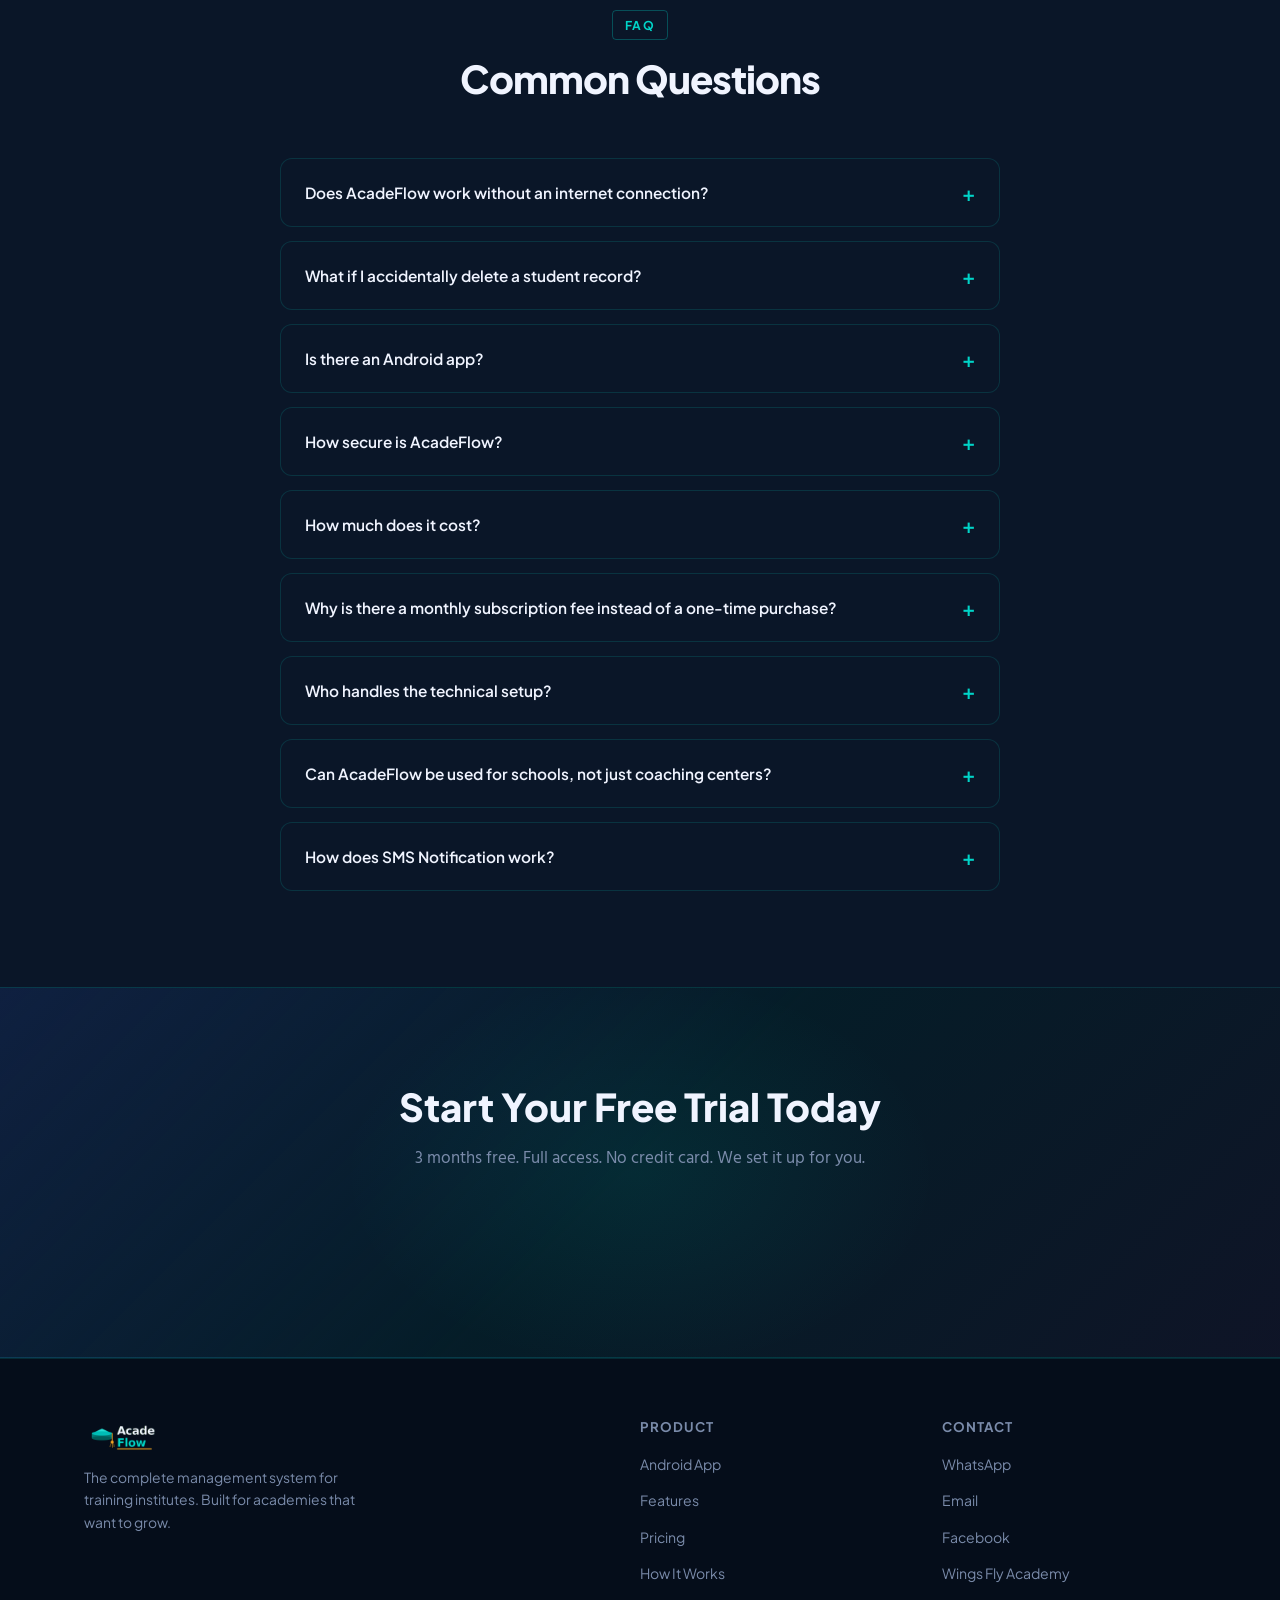
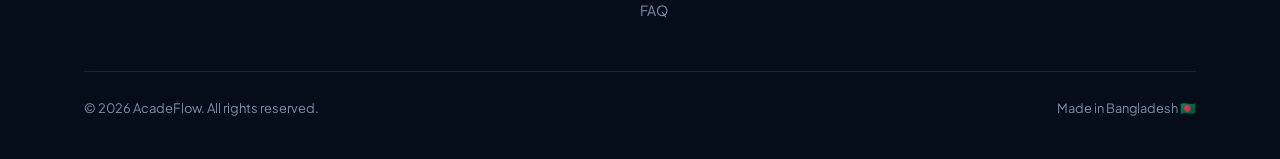
==== commit 68d66ea4: "update" ====
--- a/index.html
+++ b/index.html
@@ -3,31 +3,34 @@
 <head>
   <meta charset="UTF-8" />
   <meta name="viewport" content="width=device-width, initial-scale=1.0" />
-  <title>AcadeFlow — Academy ERP with Native Android App | Bangladesh</title>
-  <meta name="description" content="AcadeFlow — Bangladesh's academy & school management ERP with native Android app. Schooling system, class routine, payment request, SMS notification, student portal, offline attendance, AI exams, Face ID &amp; digital certificates. Free 3-month trial." />
-  <meta name="keywords" content="academy management software bangladesh, school management software bangladesh, coaching center ERP android app, class routine software bangladesh, sms notification academy bangladesh, student portal bangladesh, payment request academy, academy ERP apk bangladesh, android academy management app, offline academy software, Capacitor android app coaching center" />
+  <title>AcadeFlow — Next-Gen AI-Powered Academy Management ERP</title>
+  <meta name="description" content="AcadeFlow — Next-gen academy &amp; school management ERP with native Android app. Schooling system, class routine, payment requests, SMS notifications, student portal, offline attendance, AI exams, Face ID &amp; digital certificates. Free 3-month trial." />
+  <meta name="keywords" content="academy management software, school management software, coaching center ERP, class routine software, sms notification academy, student portal, payment request academy, academy ERP apk, android academy management app, offline academy software" />
   <meta name="robots" content="index, follow" />
   <link rel="canonical" href="https://acade-flow.vercel.app/" />
   <link rel="icon" type="image/x-icon" href="/favicon.ico" />
+  <link rel="icon" type="image/png" sizes="16x16" href="/favicon-16.png" />
   <link rel="icon" type="image/png" sizes="32x32" href="/favicon-32.png" />
-  <link rel="icon" type="image/png" sizes="16x16" href="/favicon-16.png" />
+  <link rel="icon" type="image/png" sizes="48x48" href="/favicon-48.png" />
+  <link rel="icon" type="image/png" sizes="96x96" href="/favicon-96.png" />
+  <link rel="icon" type="image/png" sizes="144x144" href="/favicon-144.png" />
   <link rel="icon" type="image/png" sizes="192x192" href="/favicon-192.png" />
   <link rel="apple-touch-icon" sizes="180x180" href="/apple-touch-icon.png" />
   <link rel="manifest" href="/site.webmanifest" />
   <meta name="theme-color" content="#050d1a" />
-  <meta property="og:title" content="AcadeFlow — Academy ERP with Native Android App" />
-  <meta property="og:description" content="Run your coaching center from browser or Android phone. Native APK, offline mode, AI exams, Face ID & voice assistant — all in one ERP." />
+  <meta property="og:title" content="AcadeFlow — Next-Gen AI-Powered Academy Management ERP" />
+  <meta property="og:description" content="Run your coaching center or academy from browser or Android phone. Native APK, offline mode, AI exams, Face ID &amp; voice assistant — all in one ERP." />
   <meta property="og:type" content="website" />
   <meta property="og:url" content="https://acade-flow.vercel.app/" />
-  <meta property="og:locale" content="en_BD" />
+  <meta property="og:locale" content="en_US" />
   <meta property="og:image" content="https://acade-flow.vercel.app/og-image.png" />
   <meta property="og:image:width" content="1200" />
   <meta property="og:image:height" content="630" />
   <meta property="og:image:alt" content="AcadeFlow — Academy Management System" />
   <meta property="og:site_name" content="AcadeFlow" />
   <meta name="twitter:card" content="summary_large_image" />
-  <meta name="twitter:title" content="AcadeFlow — Academy ERP with Native Android App" />
-  <meta name="twitter:description" content="Native Android APK for coaching centers & academies in Bangladesh. Offline-first, AI-powered." />
+  <meta name="twitter:title" content="AcadeFlow — Next-Gen AI-Powered Academy Management ERP" />
+  <meta name="twitter:description" content="Native Android APK for coaching centers &amp; academies worldwide. Offline-first, AI-powered." />
   <meta name="twitter:image" content="https://acade-flow.vercel.app/og-image.png" />
   <script type="application/ld+json">
   {
@@ -38,11 +41,11 @@
     "operatingSystem": "Android, Web",
     "offers": {
       "@type": "Offer",
-      "price": "600",
-      "priceCurrency": "BDT",
-      "description": "Starting from ৳600/month after 3-month free trial"
+      "price": "10",
+      "priceCurrency": "USD",
+      "description": "Starting from $10/month after 3-month free trial"
     },
-    "description": "Complete academy management system for coaching centers in Bangladesh with native Android app, offline mode, AI exams, and Face ID login.",
+    "description": "Complete academy management system for coaching centers & schools worldwide with native Android app, offline mode, AI exams, and Face ID login.",
     "featureList": "Native Android APK, Offline Mode, AI Exams, Face ID, Voice Assistant, Digital Certificates, Attendance, Payroll, Schooling System, Class Routine Builder, Payment Request, SMS Notification, Student Portal",
     "provider": {
       "@type": "Organization",
@@ -58,16 +61,17 @@
     "name": "AcadeFlow",
     "url": "https://acade-flow.vercel.app/",
     "logo": "https://acade-flow.vercel.app/acadeflow_logo.png",
-    "description": "Academy management ERP for coaching centers and training institutes in Bangladesh, with native Android app, offline mode, AI exams, and Face ID security.",
-    "areaServed": "BD",
+    "description": "Academy management ERP for coaching centers and training institutes worldwide, with native Android app, offline mode, AI exams, and Face ID security.",
+    "areaServed": "Worldwide",
     "sameAs": [
-      "https://wingsflyaviationacademy.com"
+      "https://wingsflyaviationacademy.com",
+      "https://www.facebook.com/profile.php?id=61591064115325"
     ],
     "contactPoint": {
       "@type": "ContactPoint",
       "contactType": "customer support",
       "url": "https://wa.me/8801990111804",
-      "areaServed": "BD",
+      "areaServed": "Worldwide",
       "availableLanguage": ["en", "bn"]
     }
   }
@@ -1559,6 +1563,7 @@
         <ul>
           <li><a href="https://wa.me/8801990111804" target="_blank" rel="noopener">WhatsApp</a></li>
           <li><a href="mailto:acadeflow1@gmail.com">Email</a></li>
+          <li><a href="https://www.facebook.com/profile.php?id=61591064115325" target="_blank" rel="noopener">Facebook</a></li>
           <li><a href="https://wingsflyaviationacademy.com" target="_blank" rel="noopener">Wings Fly Academy</a></li>
         </ul>
       </div>
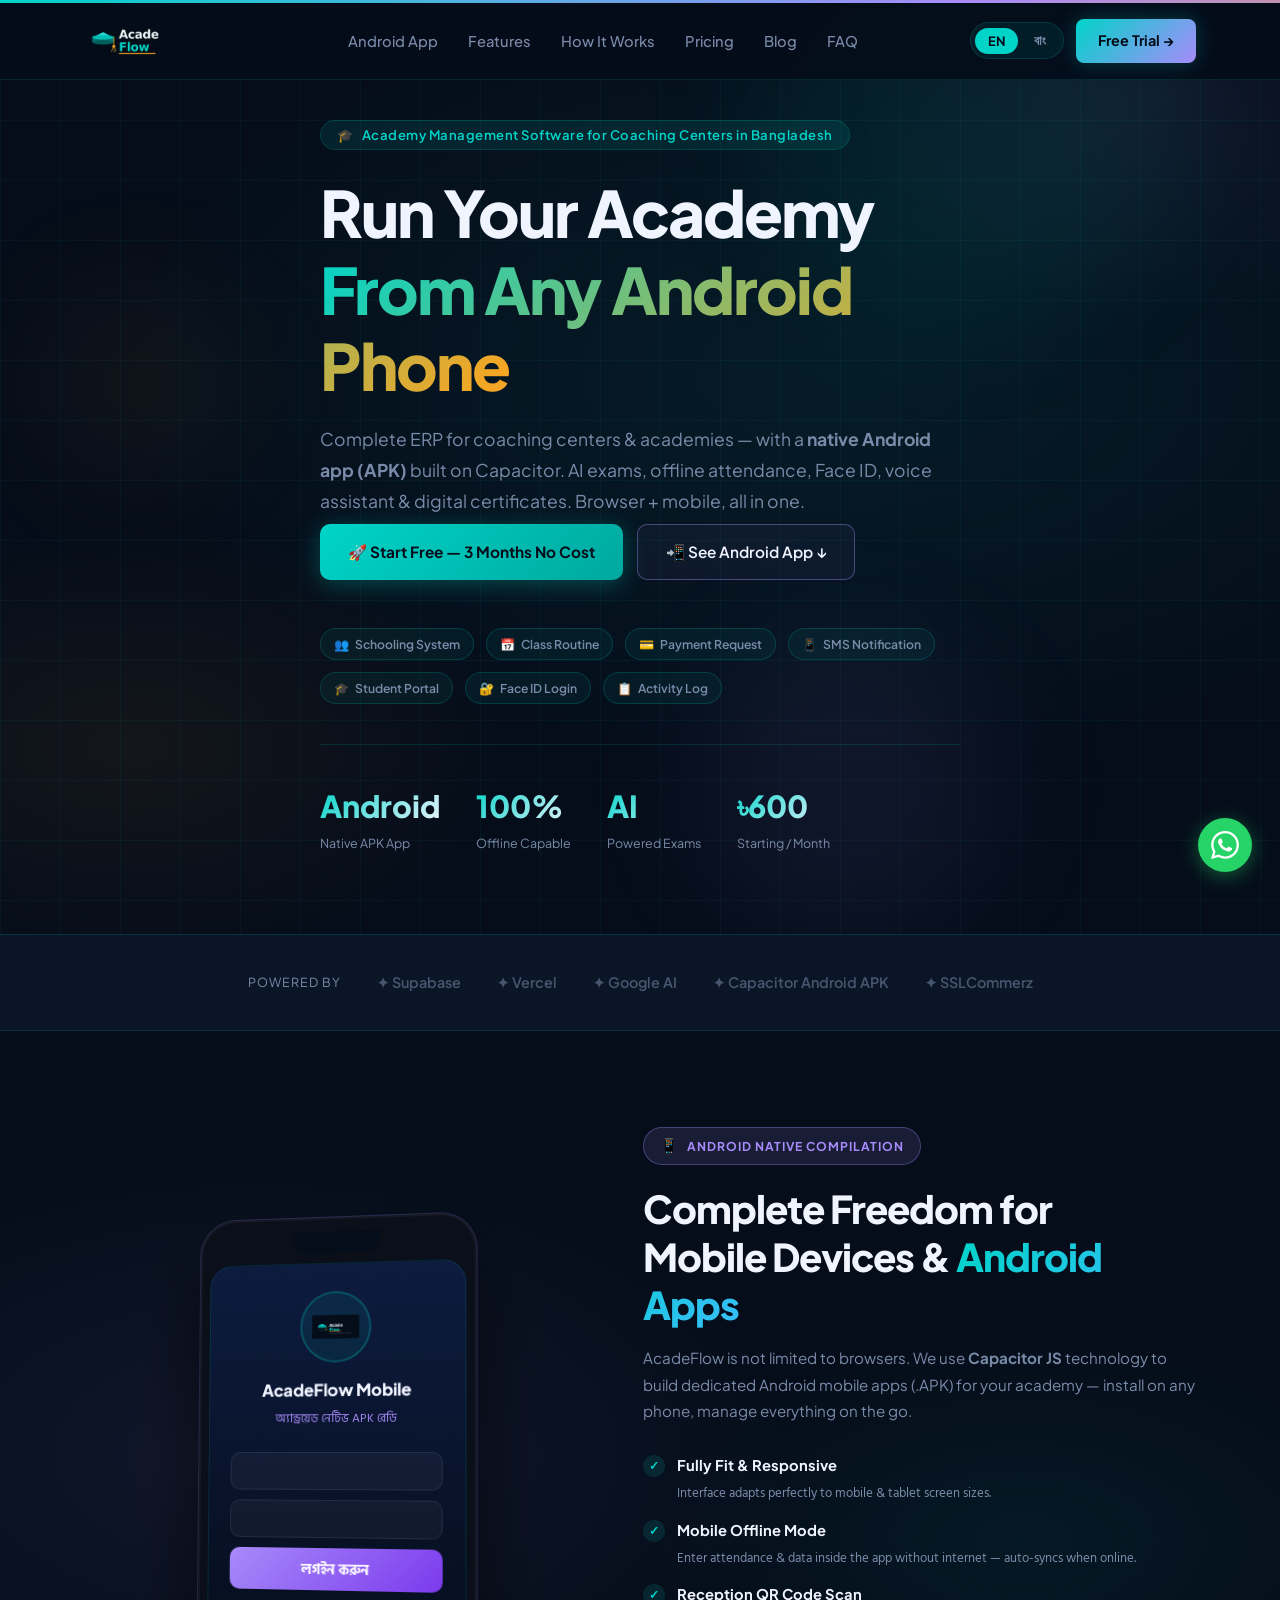
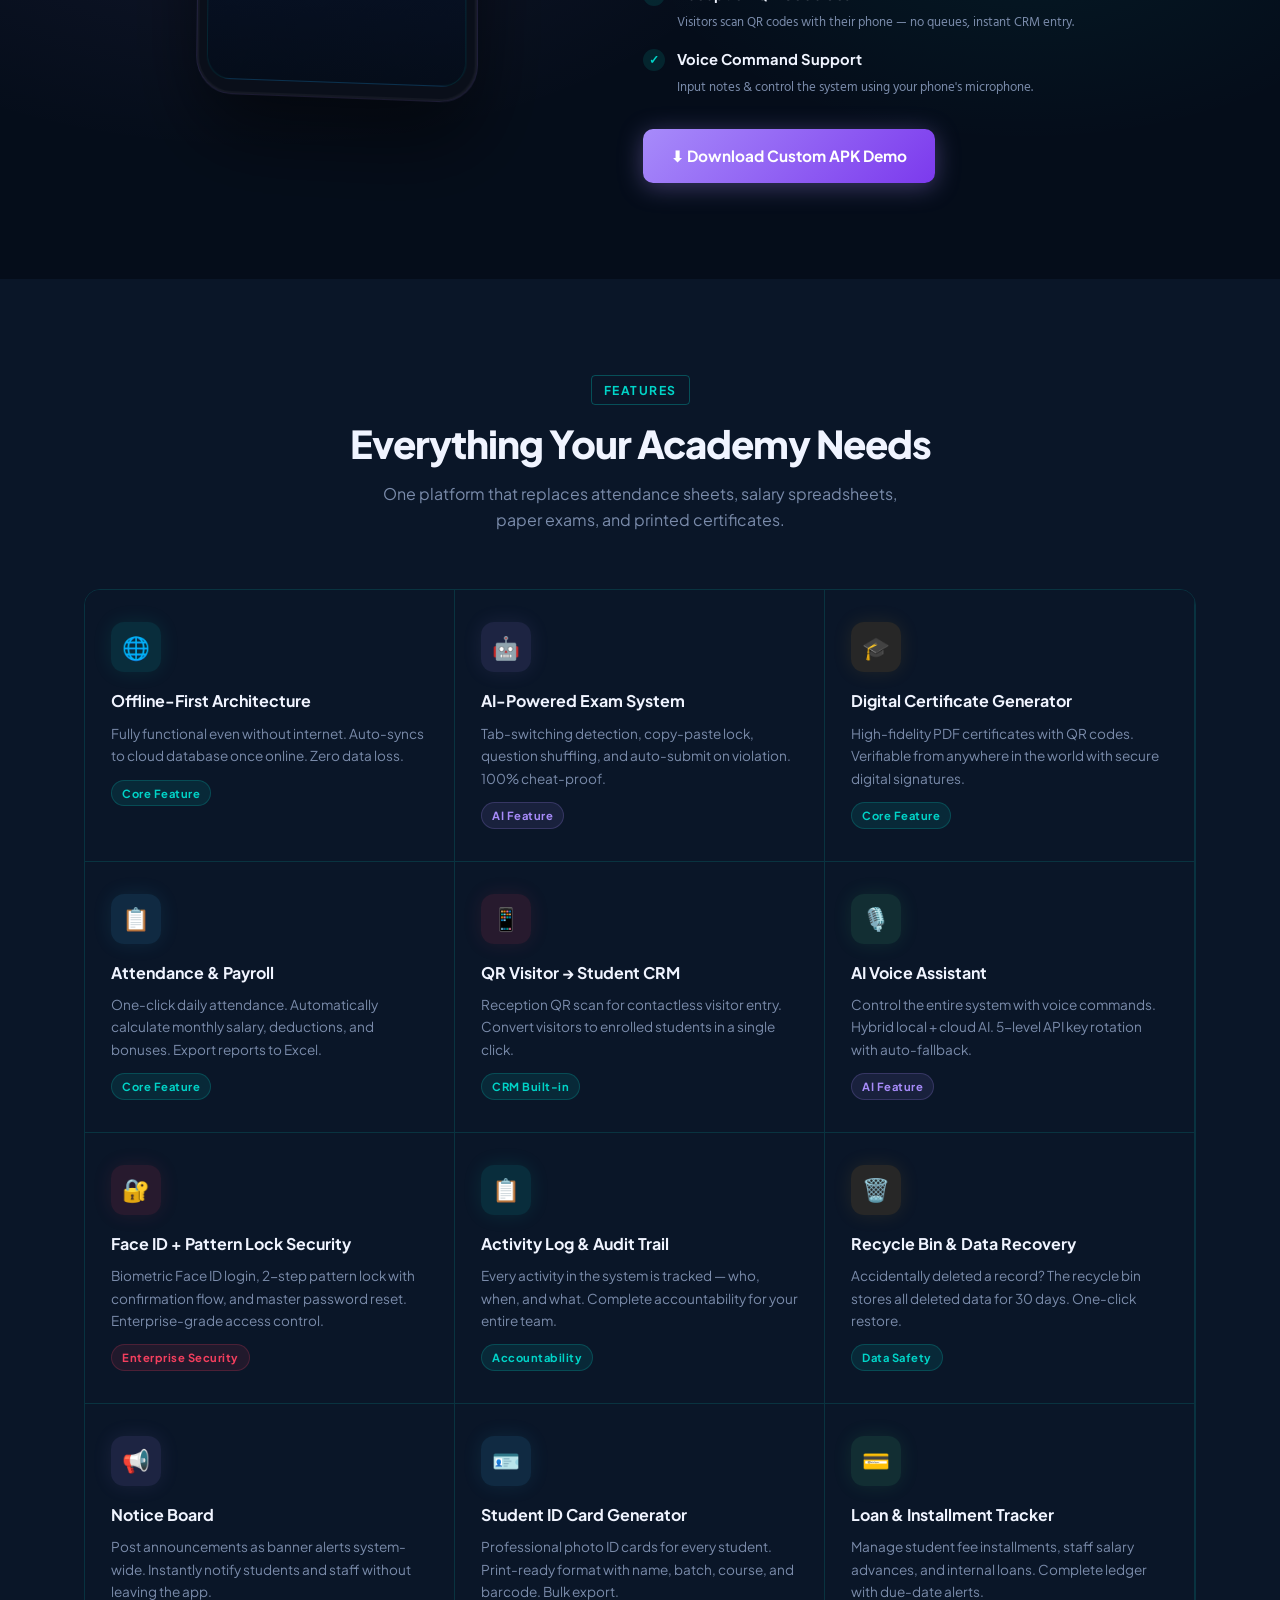
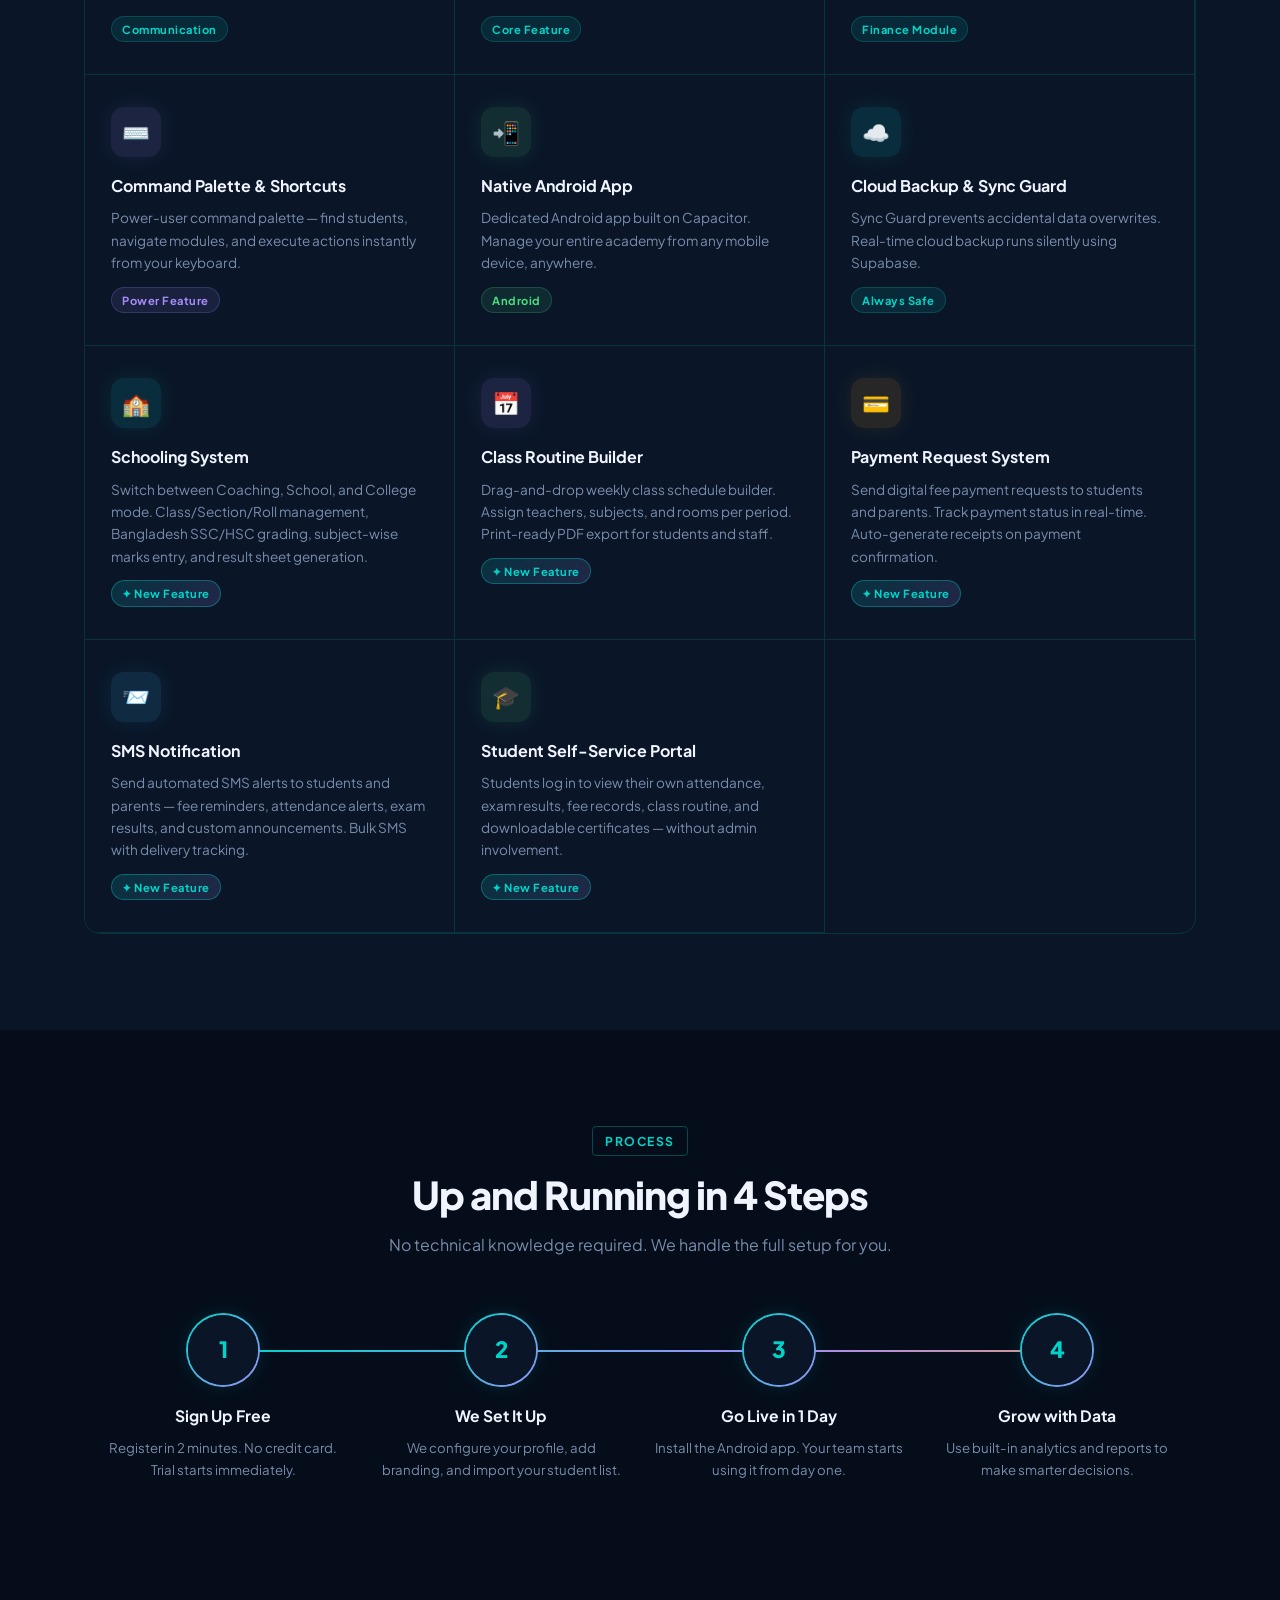
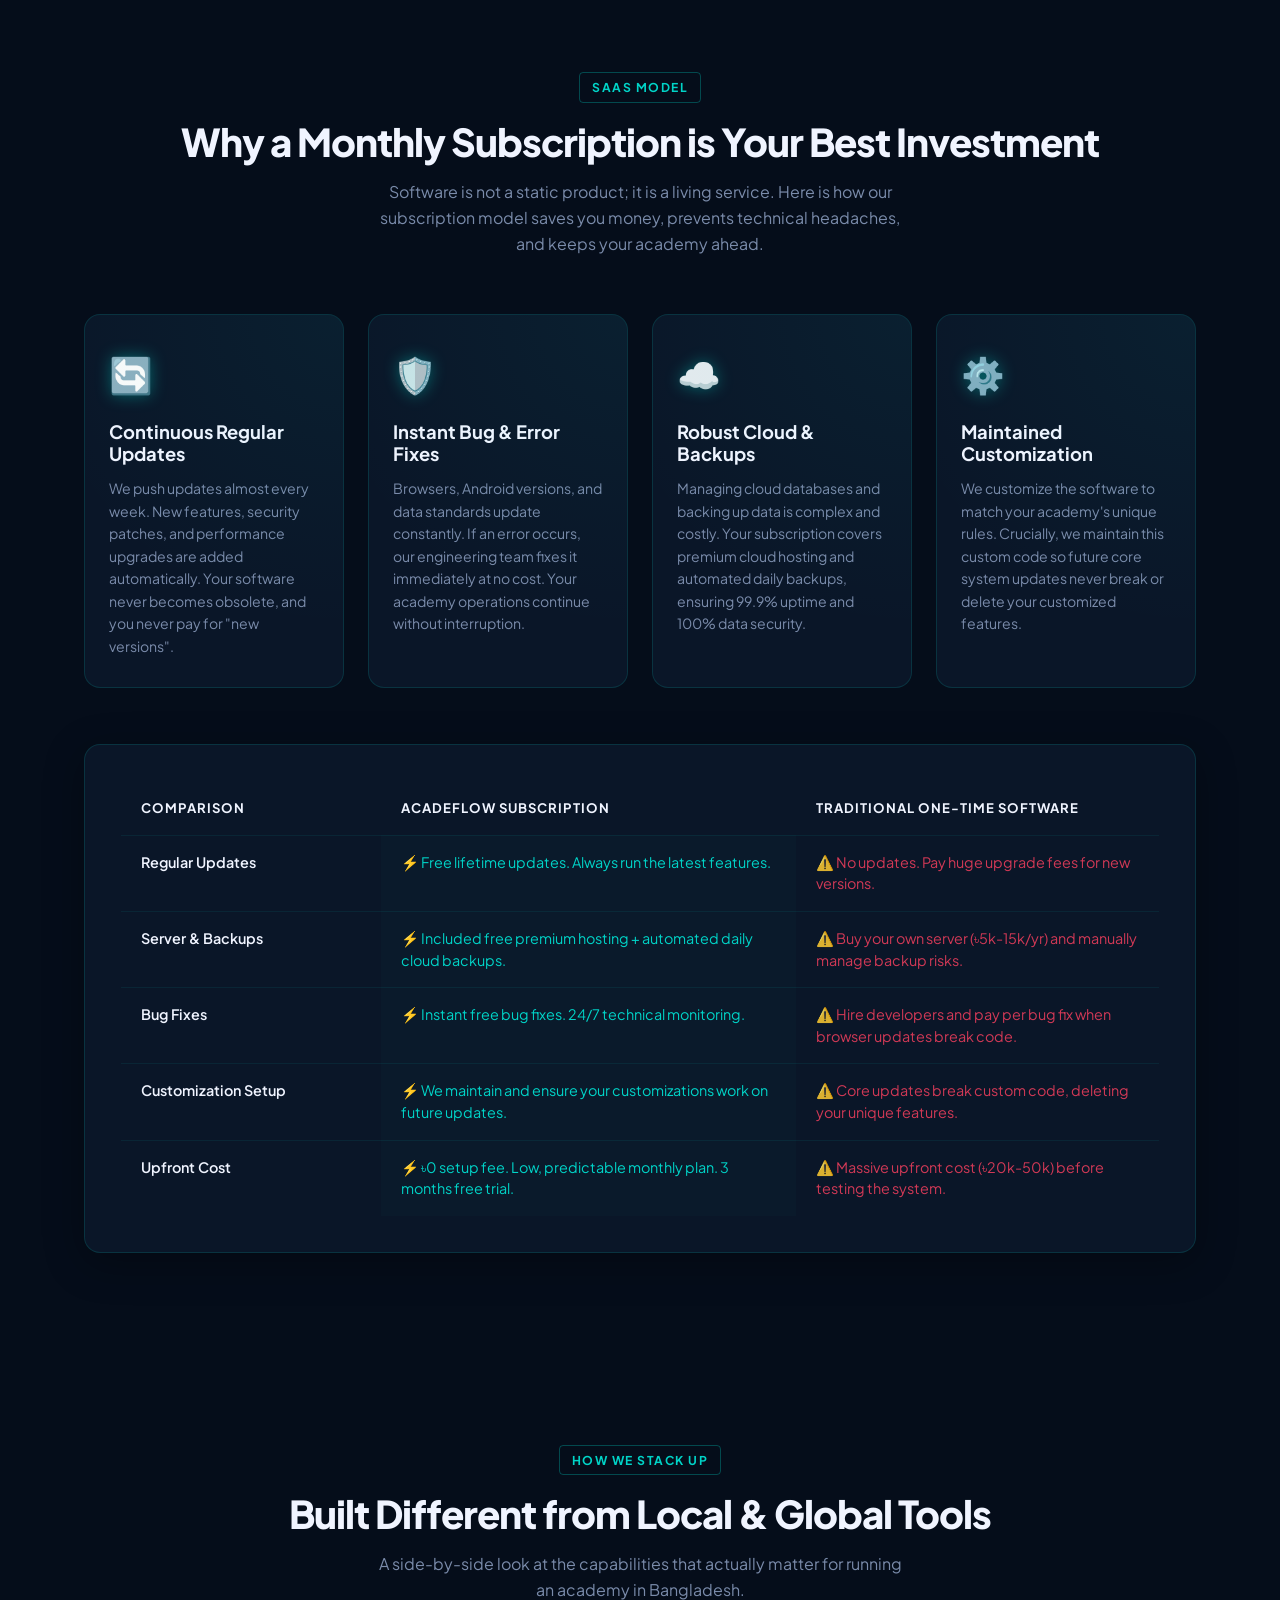
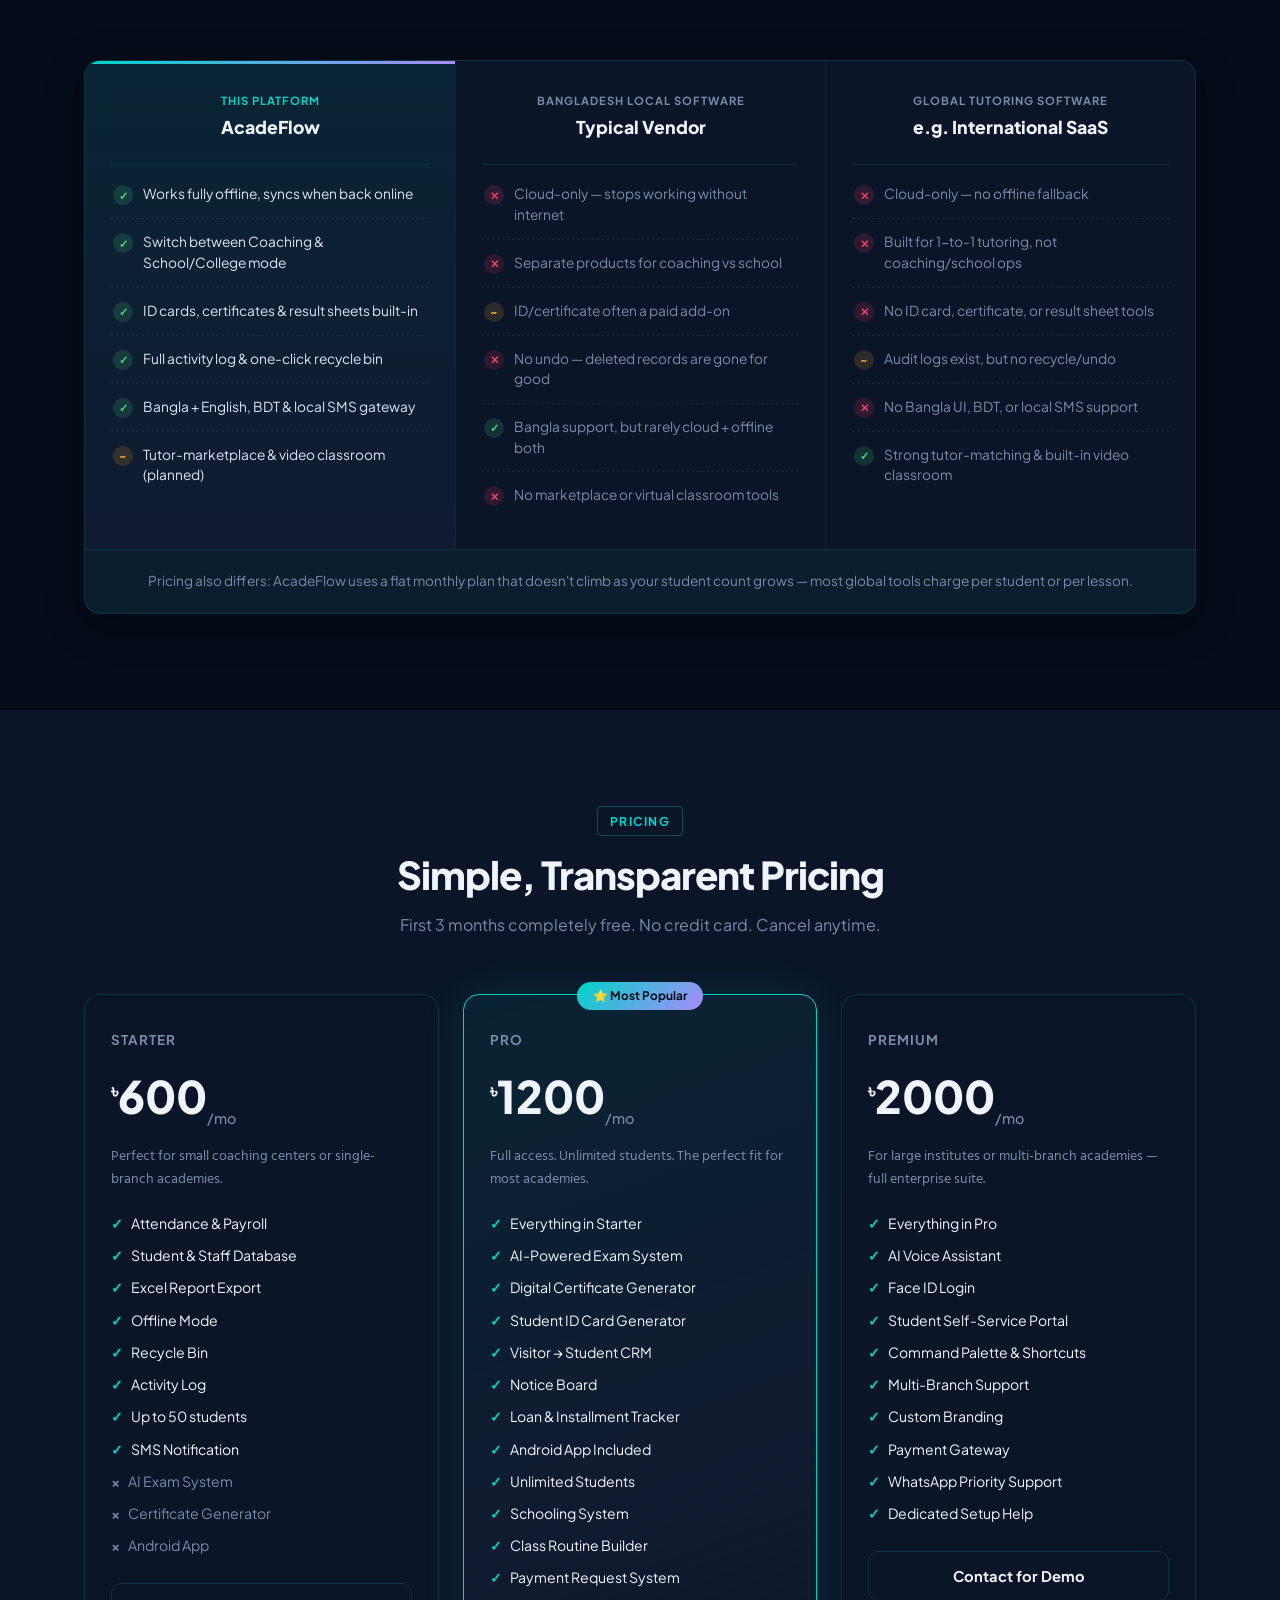
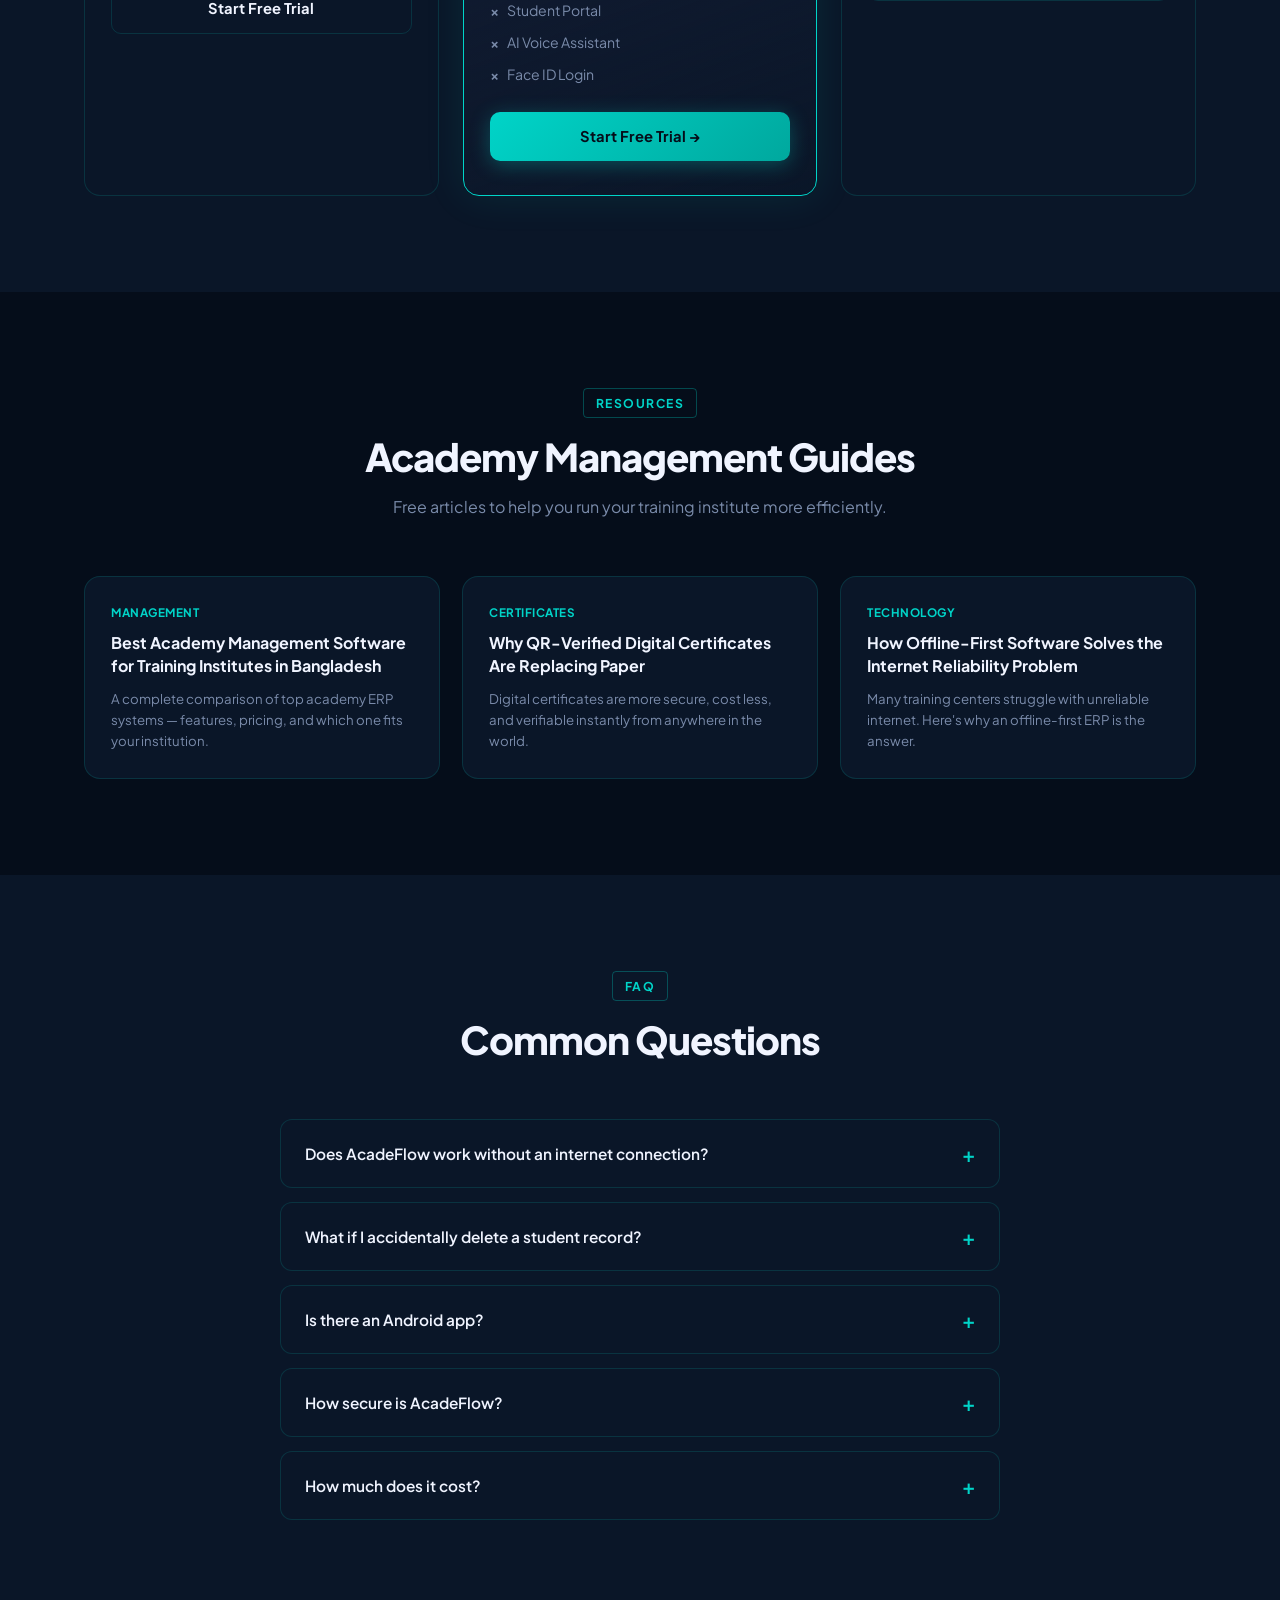
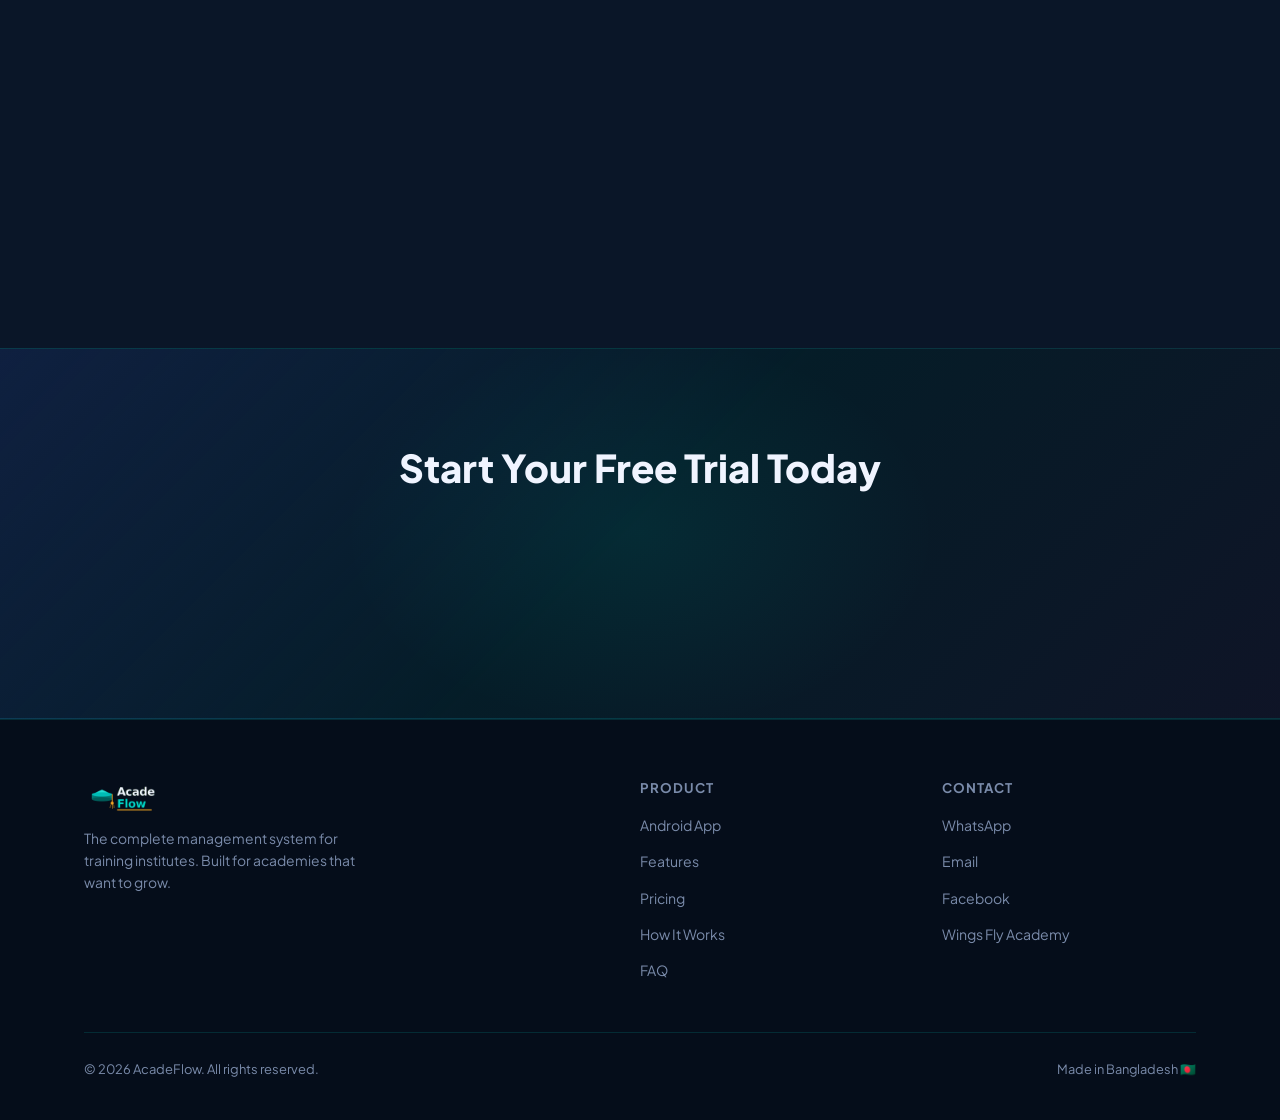
==== commit 218d9fd3: "updated" ====
--- a/index.html
+++ b/index.html
@@ -488,6 +488,30 @@
       content: '⚠️ ';
     }
 
+    /* FEATURE COMPARISON (vs Local & Global Software) */
+    .fcomp-grid{display:grid;grid-template-columns:repeat(3,1fr);gap:0;border:1px solid rgba(0,212,200,0.15);border-radius:16px;overflow:hidden;background:#0a1628;box-shadow:0 10px 40px rgba(0,0,0,0.3);}
+    .fcomp-col{padding:30px 26px;border-left:1px solid rgba(0,212,200,0.08);}
+    .fcomp-col:first-child{border-left:none;}
+    .fcomp-col.fcomp-us{background:linear-gradient(180deg,rgba(0,212,200,0.08),rgba(167,139,250,0.04));position:relative;}
+    .fcomp-col.fcomp-us::before{content:'';position:absolute;top:0;left:0;right:0;height:3px;background:linear-gradient(90deg,#00d4c8,#a78bfa);}
+    .fcomp-head{text-align:center;padding-bottom:22px;margin-bottom:6px;border-bottom:1px solid rgba(0,212,200,0.1);}
+    .fcomp-head-tag{font-size:0.7rem;font-weight:700;letter-spacing:1px;text-transform:uppercase;color:#7a8baa;}
+    .fcomp-us .fcomp-head-tag{color:#00d4c8;}
+    .fcomp-head-name{font-size:1.1rem;font-weight:800;color:#f0f4ff;margin-top:4px;}
+    .fcomp-row{display:flex;align-items:flex-start;gap:10px;padding:13px 2px;font-size:0.86rem;color:#7a8baa;line-height:1.5;border-bottom:1px dashed rgba(122,139,170,0.12);}
+    .fcomp-row:last-child{border-bottom:none;}
+    .fcomp-badge{flex-shrink:0;width:20px;height:20px;border-radius:50%;display:flex;align-items:center;justify-content:center;font-size:0.7rem;font-weight:800;margin-top:1px;}
+    .fcomp-yes{background:rgba(74,222,128,0.15);color:#4ade80;}
+    .fcomp-partial{background:rgba(245,166,35,0.15);color:#f5a623;}
+    .fcomp-no{background:rgba(244,63,94,0.15);color:#f43f5e;}
+    .fcomp-us .fcomp-row{color:#dce4f5;}
+    .fcomp-foot{grid-column:1/-1;text-align:center;padding:20px 24px;background:rgba(0,212,200,0.04);border-top:1px solid rgba(0,212,200,0.1);font-size:0.85rem;color:#7a8baa;}
+    @media(max-width:860px){
+      .fcomp-grid{grid-template-columns:1fr;}
+      .fcomp-col{border-left:none;border-top:1px solid rgba(0,212,200,0.08);}
+      .fcomp-col:first-child{border-top:none;}
+    }
+
     @media(max-width: 960px) {
       .sub-grid {
         grid-template-columns: repeat(2, 1fr);
@@ -1280,6 +1304,69 @@
   </div>
 </section>
 
+<!-- FEATURE COMPARISON -->
+<section id="feature-comparison" class="sub-section">
+  <div class="container">
+    <div class="s-head reveal">
+      <span class="s-eye only-en">How We Stack Up</span>
+      <span class="s-eye only-bn bn">প্রতিযোগী বিশ্লেষণ</span>
+      <h2 class="s-title only-en">Built Different from Local & Global Tools</h2>
+      <h2 class="s-title only-bn bn">দেশি ও আন্তর্জাতিক সফটওয়্যার থেকে কতটা আলাদা?</h2>
+      <p class="s-sub only-en">A side-by-side look at the capabilities that actually matter for running an academy in Bangladesh.</p>
+      <p class="s-sub only-bn bn">বাংলাদেশের একাডেমি পরিচালনায় সত্যিকারের যে সুবিধাগুলো প্রয়োজন, তার একটি পাশাপাশি তুলনা।</p>
+    </div>
+
+    <div class="fcomp-grid reveal">
+      <div class="fcomp-col fcomp-us">
+        <div class="fcomp-head">
+          <div class="fcomp-head-tag only-en">This Platform</div>
+          <div class="fcomp-head-tag only-bn bn">আমাদের প্ল্যাটফর্ম</div>
+          <div class="fcomp-head-name">AcadeFlow</div>
+        </div>
+        <div class="fcomp-row"><span class="fcomp-badge fcomp-yes">✓</span><span class="only-en">Works fully offline, syncs when back online</span><span class="only-bn bn">ইন্টারনেট ছাড়াও সম্পূর্ণ কাজ করে, পরে সিঙ্ক হয়</span></div>
+        <div class="fcomp-row"><span class="fcomp-badge fcomp-yes">✓</span><span class="only-en">Switch between Coaching & School/College mode</span><span class="only-bn bn">কোচিং ও স্কুল/কলেজ মোড একসাথে সুইচ করা যায়</span></div>
+        <div class="fcomp-row"><span class="fcomp-badge fcomp-yes">✓</span><span class="only-en">ID cards, certificates & result sheets built-in</span><span class="only-bn bn">আইডি কার্ড, সার্টিফিকেট ও রেজাল্ট শিট বিল্ট-ইন</span></div>
+        <div class="fcomp-row"><span class="fcomp-badge fcomp-yes">✓</span><span class="only-en">Full activity log & one-click recycle bin</span><span class="only-bn bn">সম্পূর্ণ অ্যাক্টিভিটি লগ ও রিসাইকেল বিন</span></div>
+        <div class="fcomp-row"><span class="fcomp-badge fcomp-yes">✓</span><span class="only-en">Bangla + English, BDT & local SMS gateway</span><span class="only-bn bn">বাংলা + ইংরেজি, টাকা ও লোকাল এসএমএস গেটওয়ে</span></div>
+        <div class="fcomp-row"><span class="fcomp-badge fcomp-partial">~</span><span class="only-en">Tutor-marketplace & video classroom (planned)</span><span class="only-bn bn">টিউটর মার্কেটপ্লেস ও ভিডিও ক্লাসরুম (শীঘ্রই)</span></div>
+      </div>
+
+      <div class="fcomp-col">
+        <div class="fcomp-head">
+          <div class="fcomp-head-tag only-en">Bangladesh Local Software</div>
+          <div class="fcomp-head-tag only-bn bn">দেশীয় কোচিং সফটওয়্যার</div>
+          <div class="fcomp-head-name only-en">Typical Vendor</div>
+          <div class="fcomp-head-name only-bn bn">প্রচলিত ভেন্ডর</div>
+        </div>
+        <div class="fcomp-row"><span class="fcomp-badge fcomp-no">✕</span><span class="only-en">Cloud-only — stops working without internet</span><span class="only-bn bn">শুধু ক্লাউড-নির্ভর — ইন্টারনেট ছাড়া কাজ করে না</span></div>
+        <div class="fcomp-row"><span class="fcomp-badge fcomp-no">✕</span><span class="only-en">Separate products for coaching vs school</span><span class="only-bn bn">কোচিং ও স্কুলের জন্য আলাদা আলাদা সফটওয়্যার</span></div>
+        <div class="fcomp-row"><span class="fcomp-badge fcomp-partial">~</span><span class="only-en">ID/certificate often a paid add-on</span><span class="only-bn bn">আইডি/সার্টিফিকেট প্রায়ই বাড়তি খরচে</span></div>
+        <div class="fcomp-row"><span class="fcomp-badge fcomp-no">✕</span><span class="only-en">No undo — deleted records are gone for good</span><span class="only-bn bn">ভুল ডিলিট হলে আর ফিরে পাওয়ার উপায় নেই</span></div>
+        <div class="fcomp-row"><span class="fcomp-badge fcomp-yes">✓</span><span class="only-en">Bangla support, but rarely cloud + offline both</span><span class="only-bn bn">বাংলা সাপোর্ট থাকে, তবে অফলাইন প্রায় থাকে না</span></div>
+        <div class="fcomp-row"><span class="fcomp-badge fcomp-no">✕</span><span class="only-en">No marketplace or virtual classroom tools</span><span class="only-bn bn">মার্কেটপ্লেস বা ভার্চুয়াল ক্লাসরুম নেই</span></div>
+      </div>
+
+      <div class="fcomp-col">
+        <div class="fcomp-head">
+          <div class="fcomp-head-tag only-en">Global Tutoring Software</div>
+          <div class="fcomp-head-tag only-bn bn">আন্তর্জাতিক টিউটরিং সফটওয়্যার</div>
+          <div class="fcomp-head-name only-en">e.g. International SaaS</div>
+          <div class="fcomp-head-name only-bn bn">যেমন: আন্তর্জাতিক স্যাস</div>
+        </div>
+        <div class="fcomp-row"><span class="fcomp-badge fcomp-no">✕</span><span class="only-en">Cloud-only — no offline fallback</span><span class="only-bn bn">শুধু ক্লাউড — অফলাইন সাপোর্ট নেই</span></div>
+        <div class="fcomp-row"><span class="fcomp-badge fcomp-no">✕</span><span class="only-en">Built for 1-to-1 tutoring, not coaching/school ops</span><span class="only-bn bn">এক-এক টিউটরিং-এর জন্য তৈরি, কোচিং/স্কুলের জন্য নয়</span></div>
+        <div class="fcomp-row"><span class="fcomp-badge fcomp-no">✕</span><span class="only-en">No ID card, certificate, or result sheet tools</span><span class="only-bn bn">আইডি কার্ড, সার্টিফিকেট বা রেজাল্ট শিট নেই</span></div>
+        <div class="fcomp-row"><span class="fcomp-badge fcomp-partial">~</span><span class="only-en">Audit logs exist, but no recycle/undo</span><span class="only-bn bn">লগ থাকে, কিন্তু রিসাইকেল/আনডু থাকে না</span></div>
+        <div class="fcomp-row"><span class="fcomp-badge fcomp-no">✕</span><span class="only-en">No Bangla UI, BDT, or local SMS support</span><span class="only-bn bn">বাংলা UI, টাকা বা লোকাল এসএমএস নেই</span></div>
+        <div class="fcomp-row"><span class="fcomp-badge fcomp-yes">✓</span><span class="only-en">Strong tutor-matching & built-in video classroom</span><span class="only-bn bn">শক্তিশালী টিউটর-ম্যাচিং ও ভিডিও ক্লাসরুম</span></div>
+      </div>
+
+      <div class="fcomp-foot only-en">Pricing also differs: AcadeFlow uses a flat monthly plan that doesn't climb as your student count grows — most global tools charge per student or per lesson.</div>
+      <div class="fcomp-foot only-bn bn">মূল্য কাঠামোও আলাদা: শিক্ষার্থী বাড়লেও AcadeFlow-এর মাসিক চার্জ একই থাকে — বেশিরভাগ আন্তর্জাতিক টুল প্রতি শিক্ষার্থী বা প্রতি ক্লাস হিসেবে চার্জ করে।</div>
+    </div>
+  </div>
+</section>
+
 <!-- PRICING -->
 <section id="pricing" class="feat-bg">
   <div class="container">
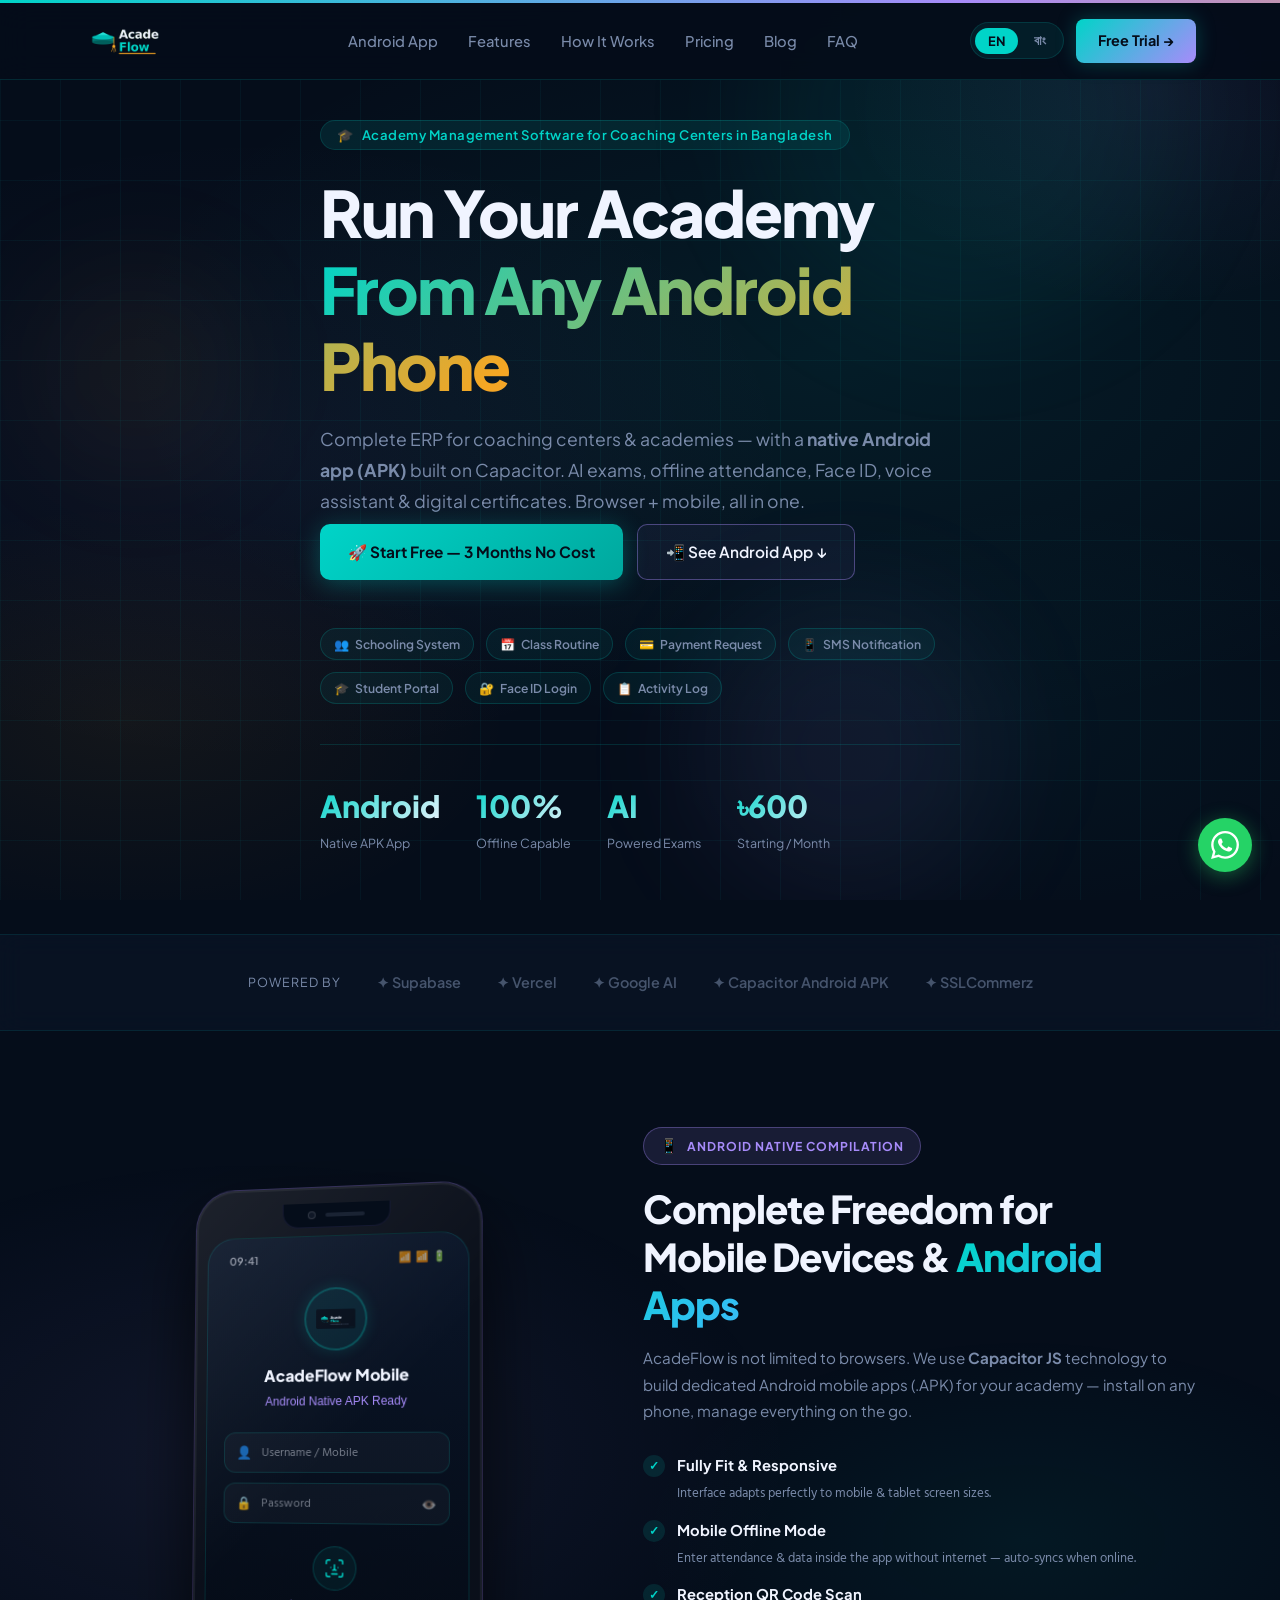
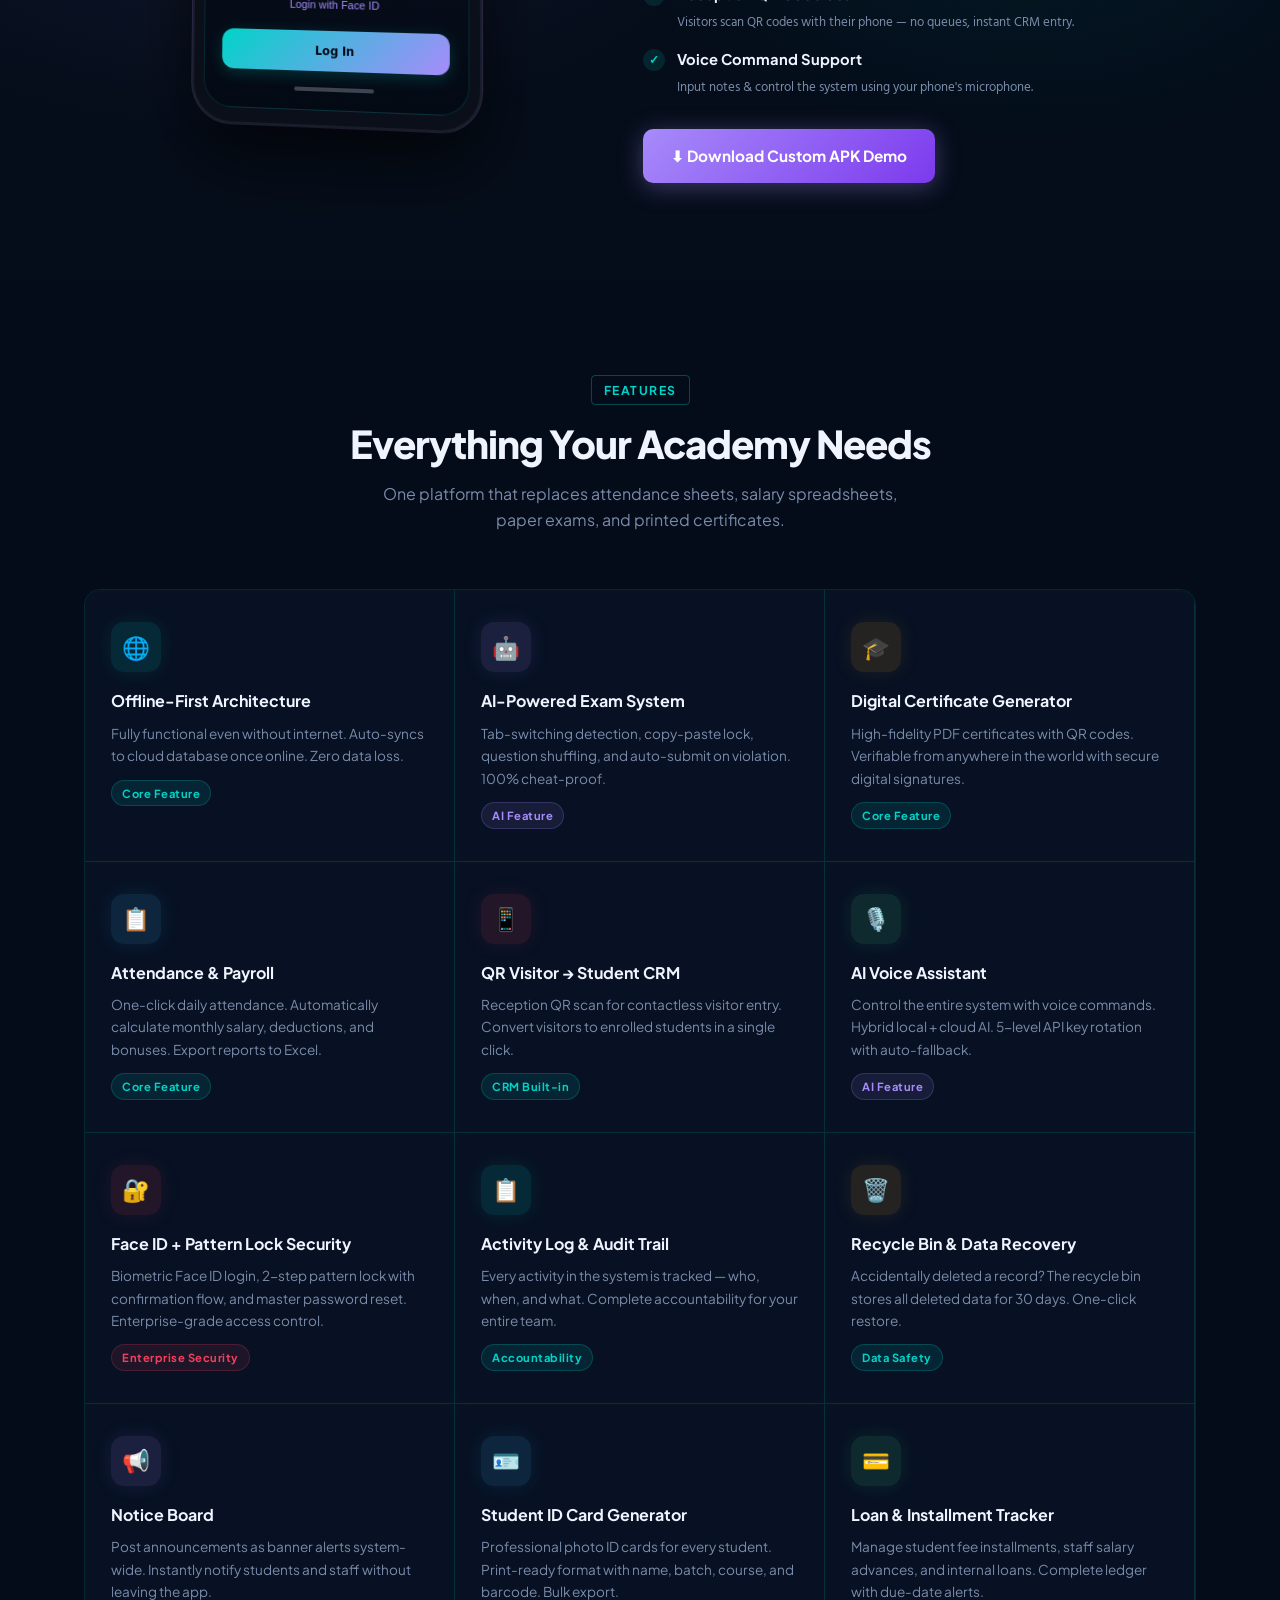
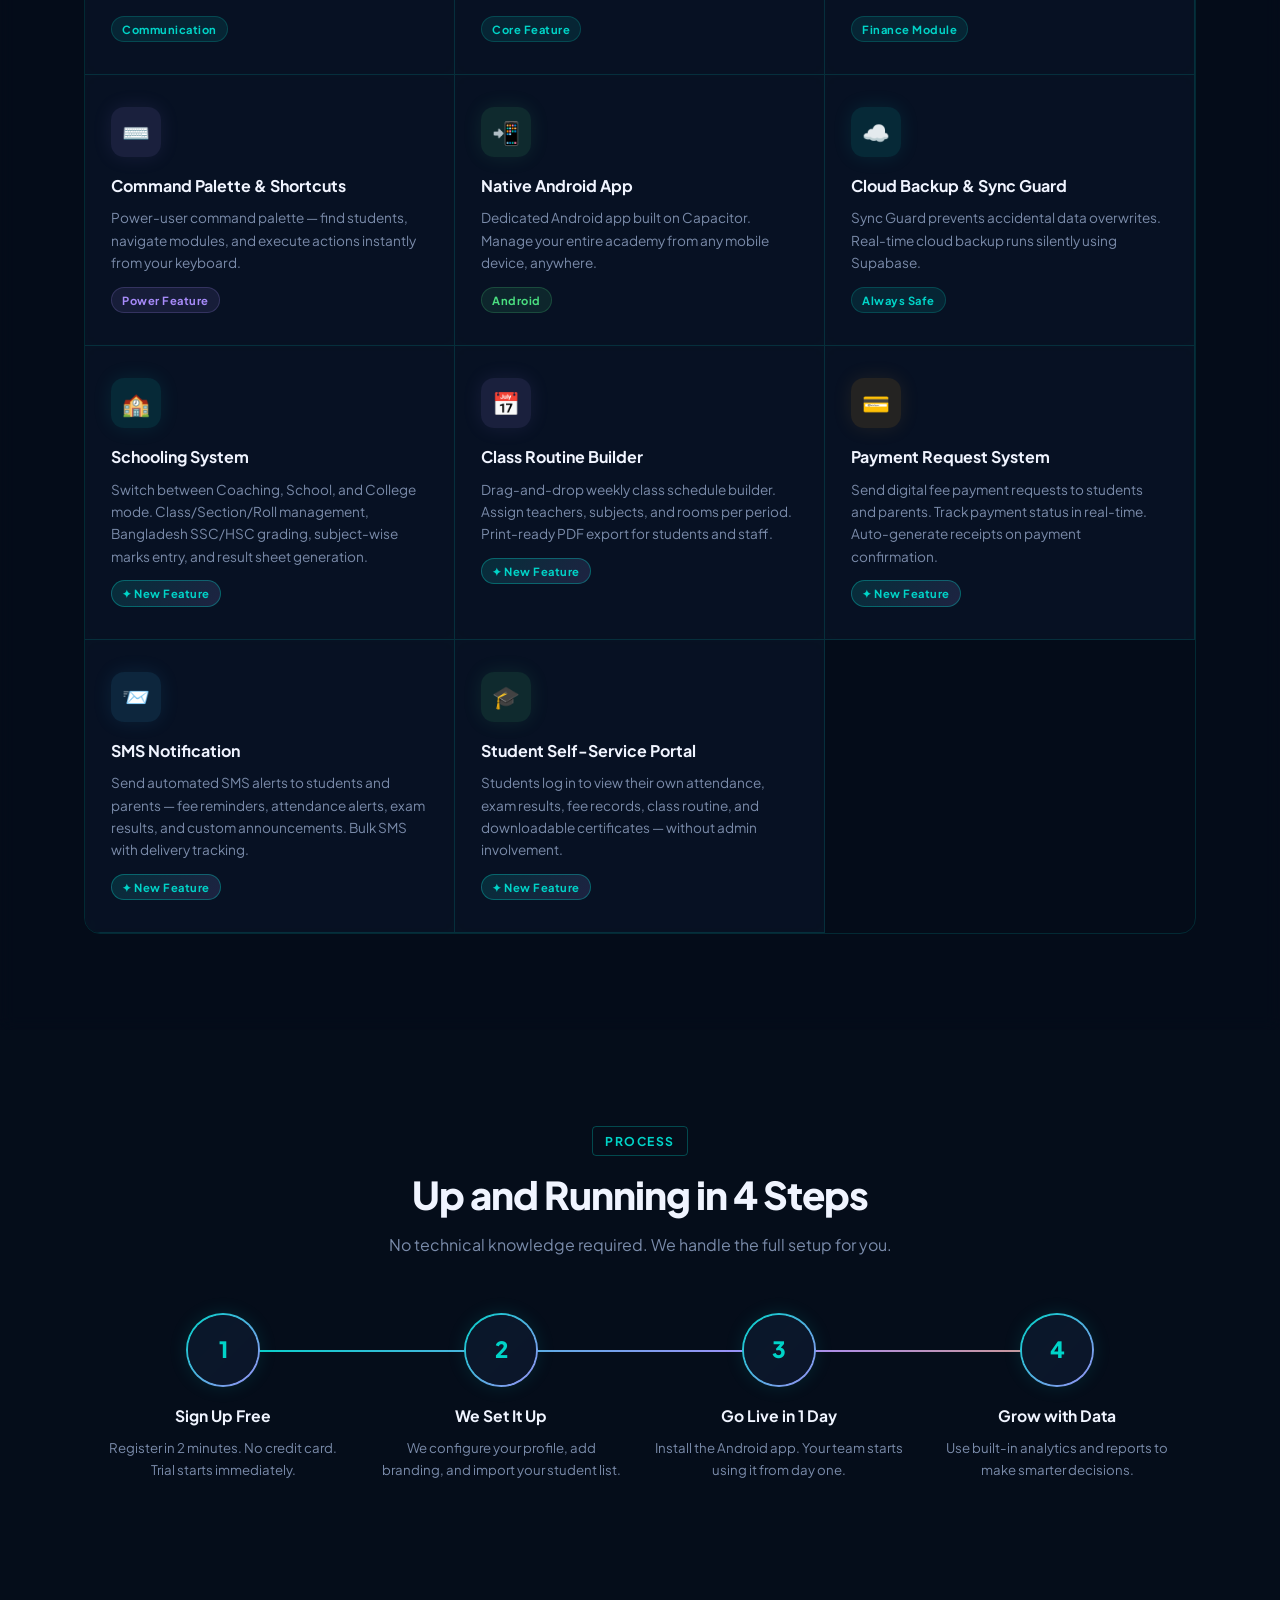
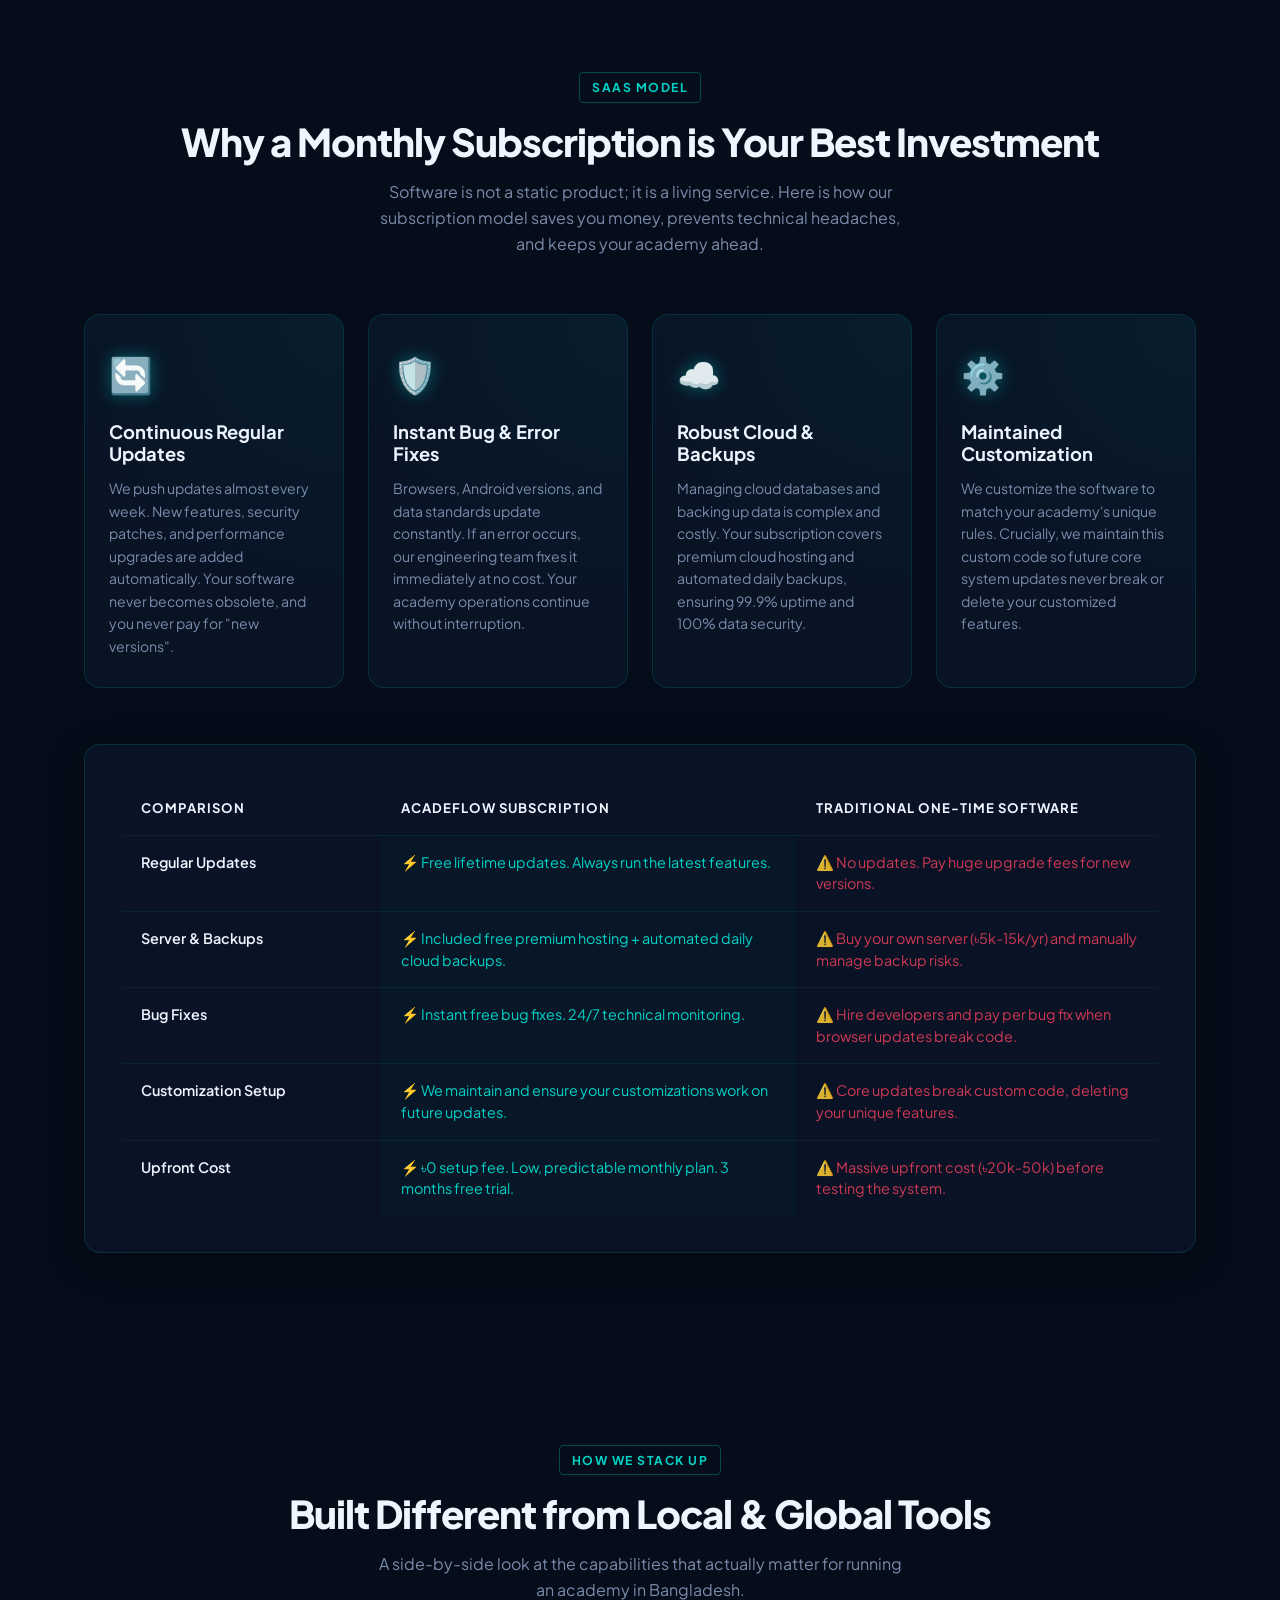
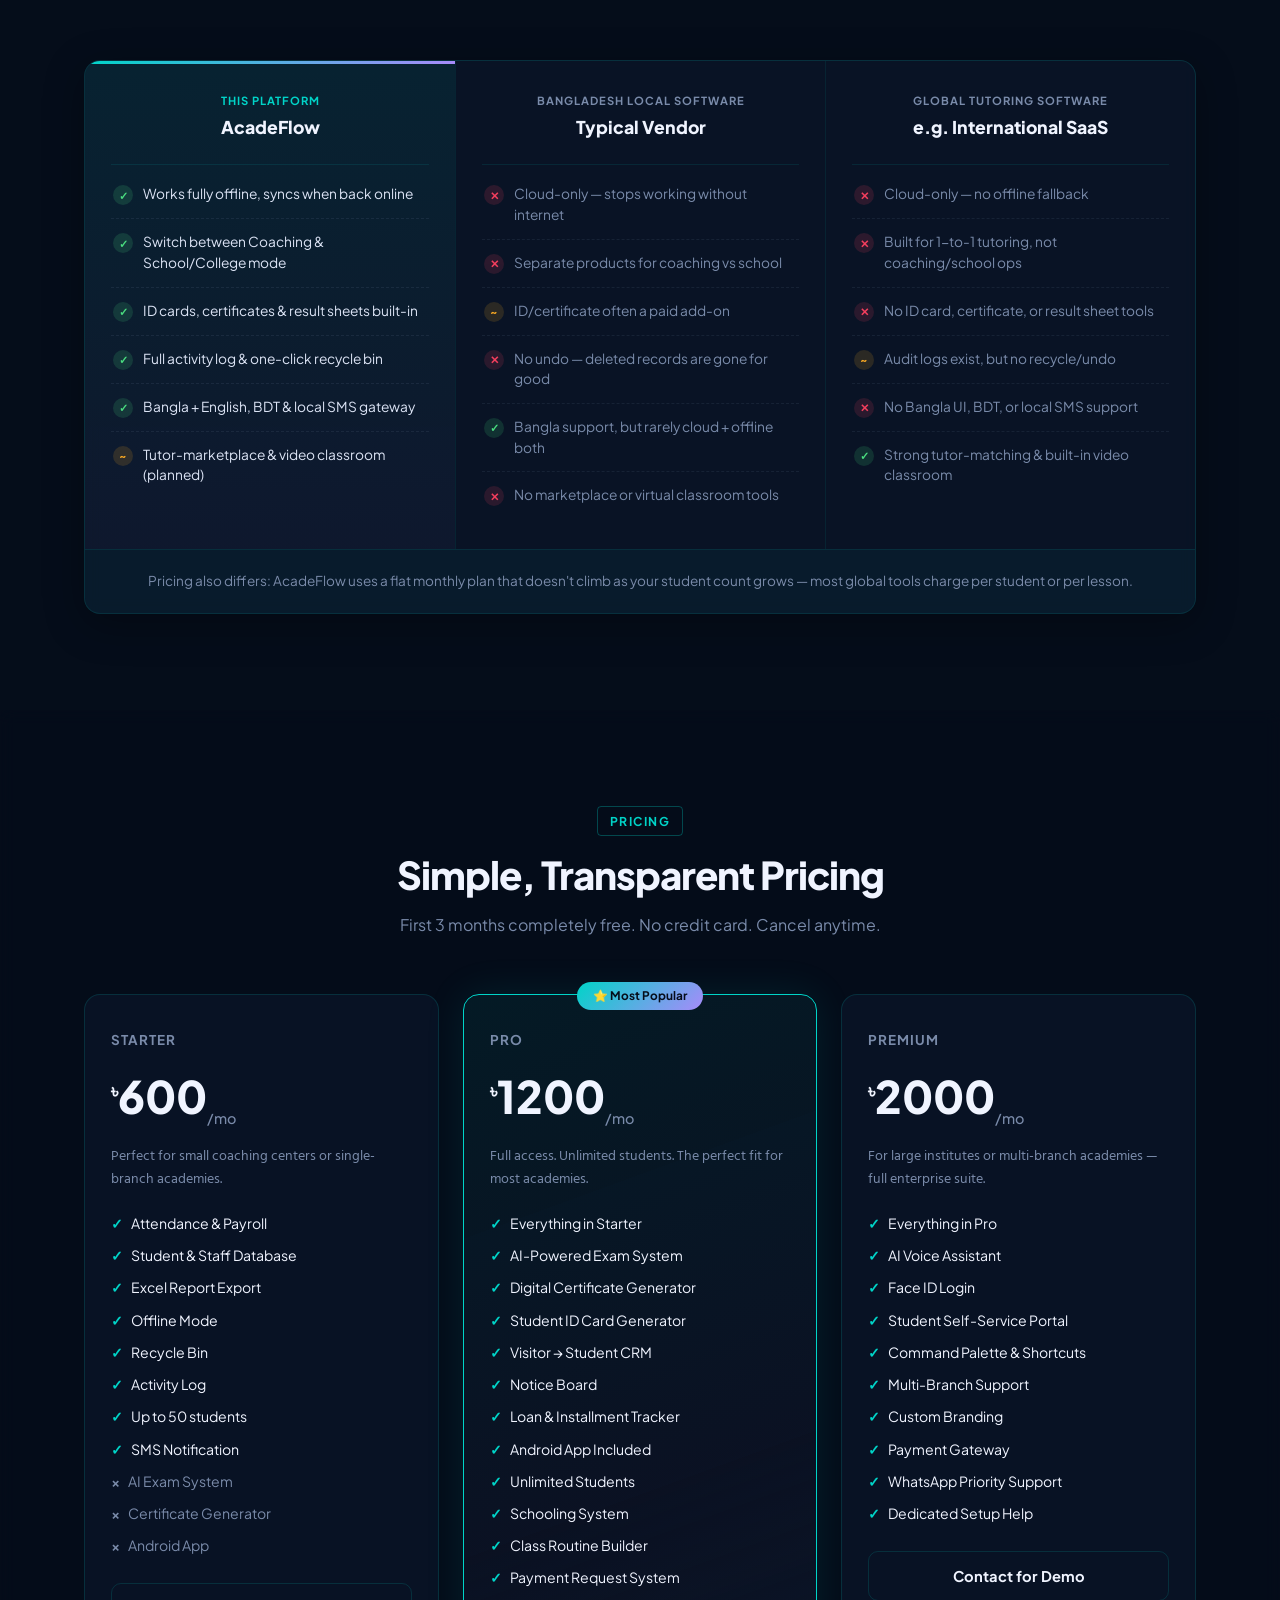
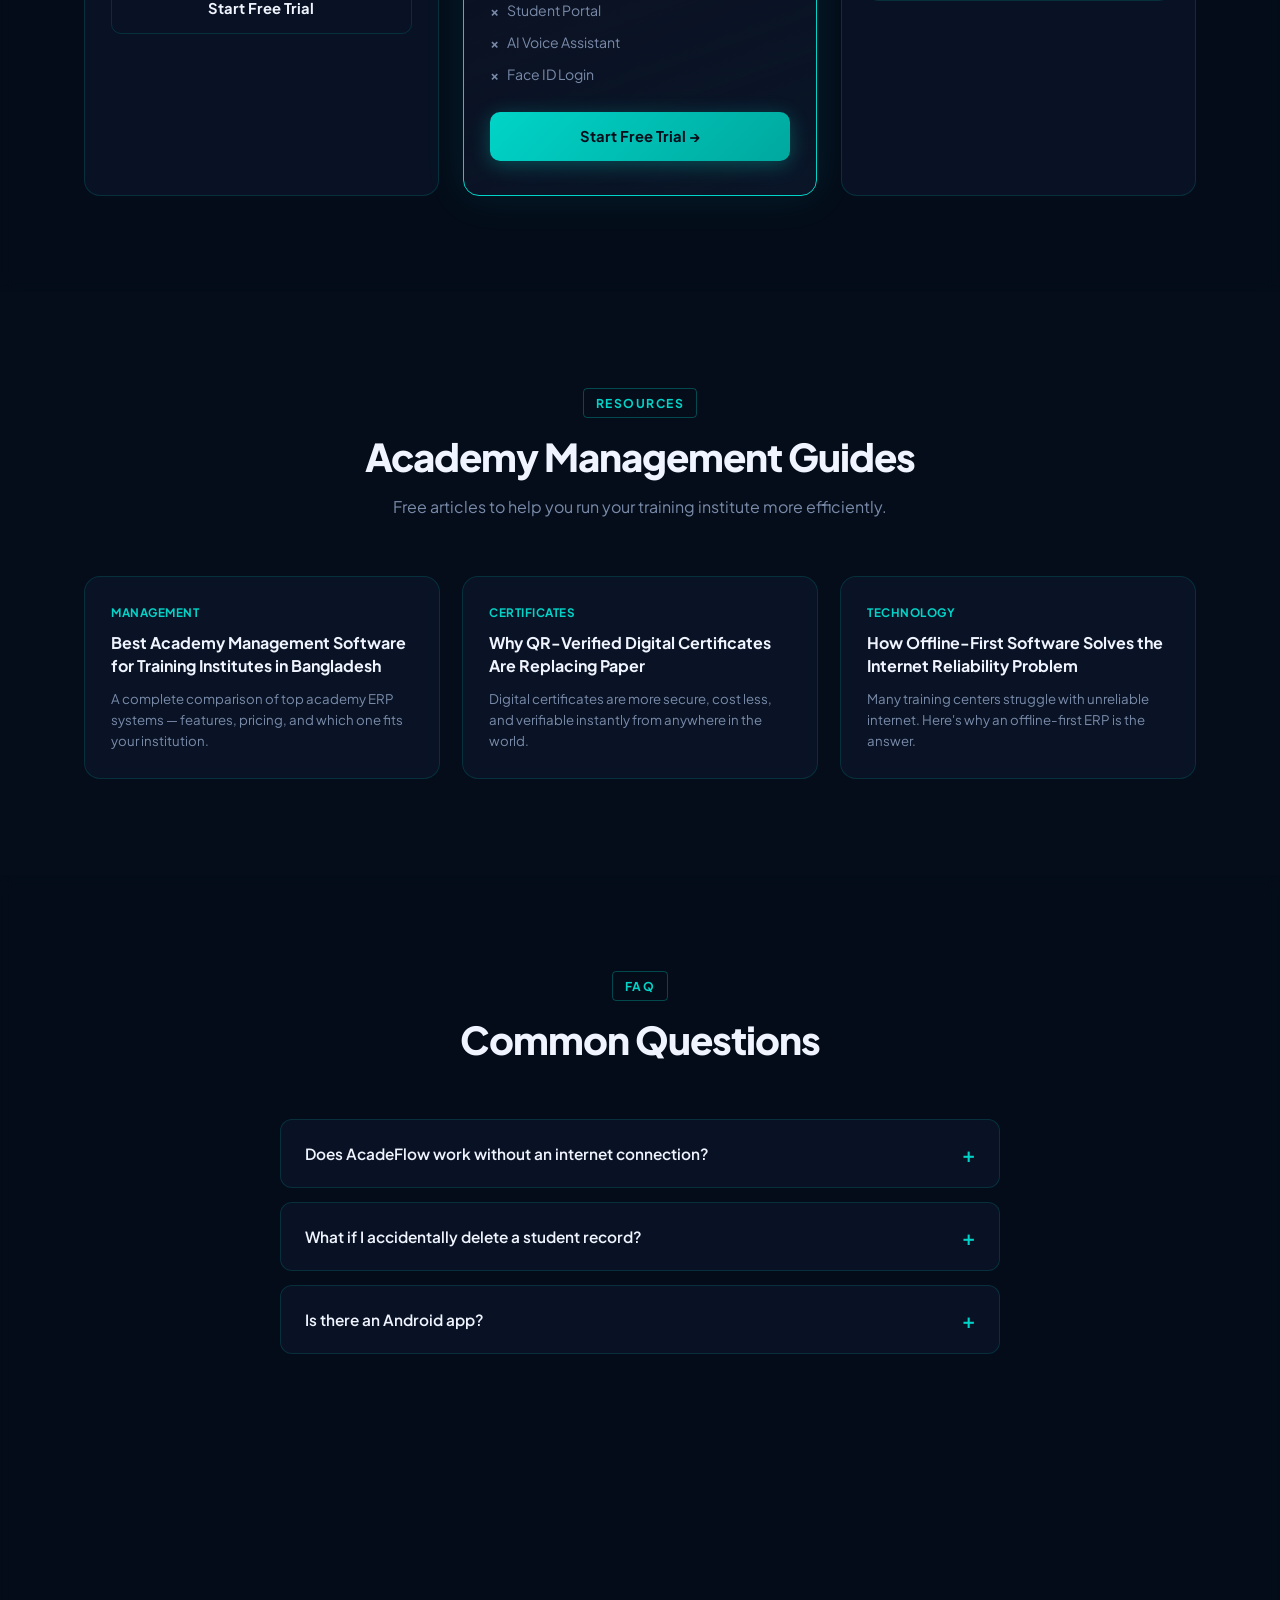
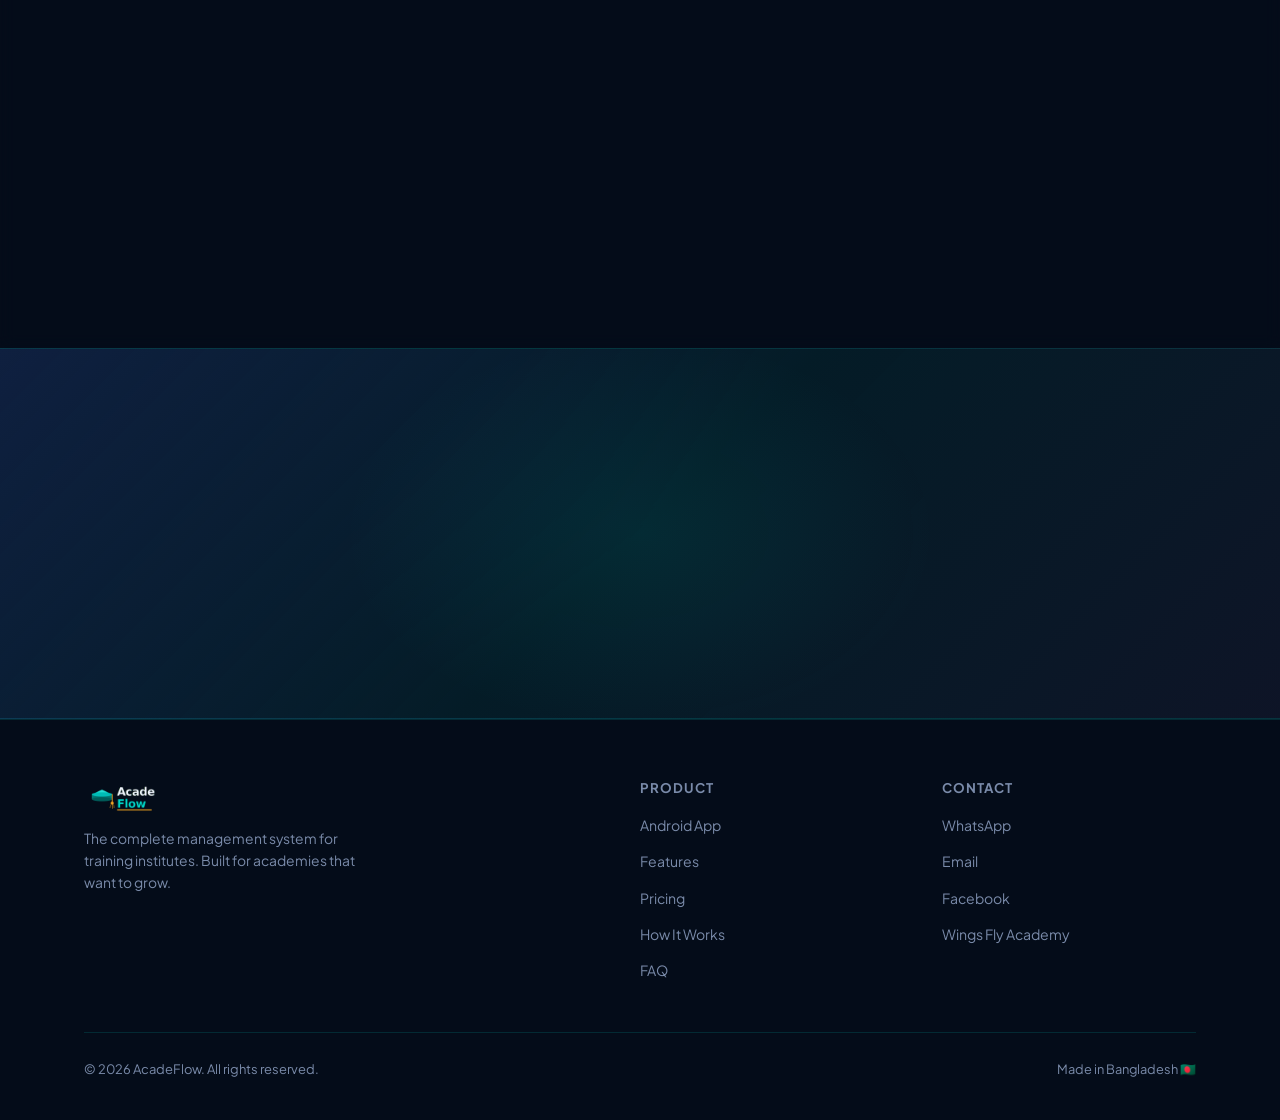
==== commit ba452160: "fix" ====
--- a/index.html
+++ b/index.html
@@ -241,9 +241,25 @@
       .nav-links a{display:block;padding:14px 4px;font-size:1rem;}
     }
 
+    /* GLOBAL BACKGROUND */
+    .global-bg {
+      position: fixed;
+      inset: 0;
+      z-index: -1;
+      pointer-events: none;
+      overflow: hidden;
+      background: #050d1a;
+      background-image: 
+        radial-gradient(ellipse 80% 60% at 65% 40%, rgba(0, 212, 200, 0.08) 0%, transparent 70%),
+        radial-gradient(ellipse 50% 40% at 10% 80%, rgba(245, 166, 35, 0.06) 0%, transparent 60%),
+        radial-gradient(ellipse 40% 40% at 90% 10%, rgba(167, 139, 250, 0.07) 0%, transparent 60%),
+        radial-gradient(ellipse 60% 50% at 20% 50%, rgba(167, 139, 250, 0.05) 0%, transparent 70%),
+        radial-gradient(ellipse 50% 40% at 80% 80%, rgba(0, 212, 200, 0.04) 0%, transparent 60%);
+    }
+
     /* HERO */
     .hero{min-height:100vh;display:flex;align-items:center;padding:120px 0 80px;position:relative;overflow:hidden;}
-    .hero-bg{position:absolute;inset:0;background:radial-gradient(ellipse 80% 60% at 65% 40%,rgba(0,212,200,0.08) 0%,transparent 70%),radial-gradient(ellipse 50% 40% at 10% 80%,rgba(245,166,35,0.06) 0%,transparent 60%),radial-gradient(ellipse 40% 40% at 90% 10%,rgba(167,139,250,0.07) 0%,transparent 60%);}
+    .hero-bg{position:absolute;inset:0;background:transparent;}
     .grid-lines{position:absolute;inset:0;background-image:linear-gradient(rgba(0,212,200,0.05) 1px,transparent 1px),linear-gradient(90deg,rgba(0,212,200,0.05) 1px,transparent 1px);background-size:60px 60px;animation:gridPulse 8s ease-in-out infinite;}
     @keyframes gridPulse{0%,100%{opacity:0.6;}50%{opacity:1;}}
     .orb{position:absolute;border-radius:50%;filter:blur(60px);animation:orbFloat 12s ease-in-out infinite;}
@@ -286,20 +302,207 @@
     @media(max-width:600px){.hero-stats{flex-wrap:wrap;gap:20px;}.hero-btns{flex-direction:column;}}
 
     /* ANDROID SHOWCASE */
-    .android-section{background:#050d1a;position:relative;overflow:hidden;}
+    .android-section{background:transparent;position:relative;overflow:hidden;}
     .android-section::before{content:'';position:absolute;inset:0;background:radial-gradient(ellipse 60% 50% at 20% 50%,rgba(167,139,250,0.08) 0%,transparent 70%),radial-gradient(ellipse 50% 40% at 80% 60%,rgba(0,212,200,0.06) 0%,transparent 60%);pointer-events:none;}
     .android-grid{display:grid;grid-template-columns:1fr 1.1fr;gap:56px;align-items:center;position:relative;z-index:1;}
-    .phone-wrap{display:flex;justify-content:center;perspective:900px;}
-    .phone-mock{width:280px;background:#0a0f1a;border-radius:36px;padding:14px 10px;box-shadow:0 40px 80px rgba(0,0,0,0.55),0 0 0 1px rgba(167,139,250,0.25),inset 0 0 0 2px rgba(255,255,255,0.04);transform:rotateY(-8deg) rotateX(2deg);transition:transform 0.5s ease;}
-    .phone-mock:hover{transform:rotateY(0deg) rotateX(0deg);}
-    .phone-notch{width:90px;height:22px;background:#050d1a;border-radius:0 0 14px 14px;margin:0 auto 10px;}
-    .phone-screen{background:linear-gradient(180deg,#0D1B3E 0%,#050d1a 100%);border-radius:24px;overflow:hidden;min-height:420px;padding:28px 22px 24px;border:1px solid rgba(0,212,200,0.12);}
-    .phone-logo-ring{width:72px;height:72px;border-radius:50%;background:rgba(0,212,200,0.08);border:2px solid rgba(0,212,200,0.25);display:flex;align-items:center;justify-content:center;margin:0 auto 14px;}
-    .phone-logo-ring img{width:48px;height:48px;object-fit:contain;}
-    .phone-app-name{text-align:center;font-weight:800;font-size:1.05rem;margin-bottom:4px;}
-    .phone-app-sub{text-align:center;font-family:'Hind Siliguri',sans-serif;font-size:0.78rem;color:#a78bfa;margin-bottom:24px;}
-    .phone-field{background:rgba(255,255,255,0.04);border:1px solid rgba(255,255,255,0.08);border-radius:10px;height:38px;margin-bottom:10px;}
-    .phone-btn-mock{background:linear-gradient(135deg,#a78bfa,#7c3aed);border-radius:10px;height:42px;margin-top:6px;display:flex;align-items:center;justify-content:center;font-family:'Hind Siliguri',sans-serif;font-weight:700;font-size:0.88rem;color:#fff;}
+    .phone-wrap{display:flex;justify-content:center;perspective:900px;position:relative;}
+    .phone-mock{
+      width:290px;
+      background:#0a0f1a;
+      border-radius:40px;
+      padding:16px 12px;
+      box-shadow:0 30px 70px rgba(0,0,0,0.7), 0 0 0 1px rgba(167,139,250,0.35), inset 0 0 0 2px rgba(255,255,255,0.06);
+      transform:rotateY(-8deg) rotateX(2deg);
+      transition:transform 0.5s ease, box-shadow 0.5s ease;
+      position:relative;
+      overflow:hidden;
+    }
+    .phone-mock:hover{transform:rotateY(0deg) rotateX(0deg);box-shadow:0 40px 90px rgba(0, 212, 200, 0.25), 0 0 0 1.5px rgba(0, 212, 200, 0.5);}
+    
+    /* Device Frame details */
+    .phone-glare {
+      position: absolute;
+      top: 0;
+      left: 0;
+      width: 100%;
+      height: 100%;
+      background: linear-gradient(135deg, rgba(255,255,255,0.08) 0%, rgba(255,255,255,0) 50%);
+      pointer-events: none;
+      z-index: 10;
+      border-radius: 40px;
+    }
+    .phone-btn {
+      position: absolute;
+      background: #1e293b;
+      border-radius: 2px 0 0 2px;
+      z-index: 1;
+    }
+    .phone-btn-vol-up { left: -3px; top: 90px; width: 3px; height: 35px; }
+    .phone-btn-vol-down { left: -3px; top: 135px; width: 3px; height: 35px; }
+    .phone-btn-power { right: -3px; top: 110px; width: 3px; height: 45px; border-radius: 0 2px 2px 0; }
+    
+    .phone-notch {
+      width: 110px;
+      height: 25px;
+      background: #050d1a;
+      border-radius: 0 0 16px 16px;
+      margin: 0 auto 8px;
+      display: flex;
+      align-items: center;
+      justify-content: center;
+      gap: 10px;
+      border: 1px solid rgba(167,139,250,0.1);
+      border-top: none;
+      position: relative;
+      z-index: 11;
+    }
+    .phone-camera {
+      width: 8px;
+      height: 8px;
+      border-radius: 50%;
+      background: #101827;
+      border: 1px solid rgba(255,255,255,0.15);
+    }
+    .phone-speaker {
+      width: 40px;
+      height: 4px;
+      border-radius: 10px;
+      background: #1a2333;
+    }
+
+    .phone-screen{
+      background:linear-gradient(180deg,#0a1528 0%,#040a14 100%);
+      border-radius:28px;
+      overflow:hidden;
+      min-height:430px;
+      padding:14px 18px 18px;
+      border:1px solid rgba(0,212,200,0.15);
+      position:relative;
+      display:flex;
+      flex-direction:column;
+    }
+    
+    .phone-status-bar {
+      display: flex;
+      justify-content: space-between;
+      align-items: center;
+      font-size: 0.68rem;
+      color: rgba(240, 244, 255, 0.6);
+      margin-bottom: 20px;
+      padding: 0 4px;
+      font-weight: 600;
+    }
+    .status-icons { display: flex; gap: 4px; align-items: center; }
+    .status-icon { font-size: 0.65rem; }
+
+    .phone-logo-ring{
+      width:64px;
+      height:64px;
+      border-radius:50%;
+      background:rgba(0,212,200,0.08);
+      border:2px solid rgba(0,212,200,0.25);
+      display:flex;
+      align-items:center;
+      justify-content:center;
+      margin:0 auto 12px;
+      box-shadow: 0 0 15px rgba(0,212,200,0.15);
+      animation: phoneLogoPulse 4s ease-in-out infinite;
+    }
+    @keyframes phoneLogoPulse {
+      0%, 100% { transform: scale(1); box-shadow: 0 0 15px rgba(0, 212, 200, 0.15); }
+      50% { transform: scale(1.05); box-shadow: 0 0 25px rgba(0, 212, 200, 0.35); }
+    }
+    .phone-logo-ring img{width:40px;height:40px;object-fit:contain;}
+    .phone-app-name{text-align:center;font-weight:800;font-size:1rem;margin-bottom:4px;color:#f0f4ff;}
+    .phone-app-sub{text-align:center;font-family:'Hind Siliguri',sans-serif;font-size:0.75rem;color:#a78bfa;margin-bottom:20px;font-weight:500;}
+    
+    .phone-field{
+      background:rgba(255,255,255,0.03);
+      border:1px solid rgba(0,212,200,0.15);
+      border-radius:12px;
+      padding: 9px 12px;
+      margin-bottom: 10px;
+      display: flex;
+      align-items: center;
+      gap: 10px;
+      transition: all 0.3s ease;
+      text-align: left;
+    }
+    .phone-field:hover {
+      background: rgba(0, 212, 200, 0.05);
+      border-color: rgba(0, 212, 200, 0.4);
+      box-shadow: 0 0 10px rgba(0, 212, 200, 0.1);
+    }
+    .field-icon { font-size: 0.8rem; opacity: 0.8; }
+    .field-label { font-size: 0.72rem; color: rgba(240, 244, 255, 0.45); font-family: 'Hind Siliguri', sans-serif; flex-grow: 1; user-select: none; }
+    .field-eye { font-size: 0.75rem; opacity: 0.5; cursor: pointer; }
+
+    .phone-biometric {
+      display: flex;
+      flex-direction: column;
+      align-items: center;
+      gap: 6px;
+      margin: 12px 0 16px;
+      text-align: center;
+    }
+    .bio-face-id {
+      width: 44px;
+      height: 44px;
+      border-radius: 50%;
+      background: rgba(0, 212, 200, 0.06);
+      border: 1px solid rgba(0, 212, 200, 0.2);
+      display: flex;
+      align-items: center;
+      justify-content: center;
+      cursor: pointer;
+      transition: all 0.3s ease;
+      animation: bioPulse 3s infinite;
+    }
+    .bio-face-id:hover {
+      background: rgba(0, 212, 200, 0.12);
+      border-color: rgba(0, 212, 200, 0.5);
+      transform: scale(1.06);
+    }
+    .bio-face-id svg {
+      width: 22px;
+      height: 22px;
+    }
+    @keyframes bioPulse {
+      0%, 100% { box-shadow: 0 0 0 0 rgba(0, 212, 200, 0.2); }
+      50% { box-shadow: 0 0 12px 3px rgba(0, 212, 200, 0.12); }
+    }
+    .bio-text { font-size: 0.68rem; color: #a78bfa; font-family: 'Hind Siliguri', sans-serif; font-weight: 500; }
+
+    .phone-btn-mock{
+      background:linear-gradient(135deg,#00d4c8,#a78bfa);
+      border-radius:12px;
+      height:40px;
+      display:flex;
+      align-items:center;
+      justify-content:center;
+      font-family:'Hind Siliguri',sans-serif;
+      font-weight:700;
+      font-size:0.85rem;
+      color:#050d1a;
+      box-shadow:0 4px 15px rgba(0,212,200,0.2);
+      transition:all 0.3s ease;
+      cursor:pointer;
+      user-select: none;
+    }
+    .phone-btn-mock:hover {
+      transform: translateY(-1px);
+      box-shadow: 0 6px 18px rgba(0, 212, 200, 0.4);
+      background: linear-gradient(135deg, #00d4c8, #c084fc);
+    }
+    
+    .phone-home-indicator {
+      width: 80px;
+      height: 4px;
+      background: rgba(240, 244, 255, 0.25);
+      border-radius: 2px;
+      margin: 16px auto 0;
+    }
+
     .android-content .and-badge{display:inline-flex;align-items:center;gap:8px;background:rgba(167,139,250,0.12);border:1px solid rgba(167,139,250,0.35);border-radius:100px;padding:6px 16px;font-size:0.76rem;font-weight:700;color:#a78bfa;letter-spacing:1px;text-transform:uppercase;margin-bottom:20px;}
     .android-content .and-badge::before{content:'📱';font-size:0.9rem;}
     .android-h2{font-size:clamp(1.6rem,3vw,2.4rem);letter-spacing:-1px;margin-bottom:16px;line-height:1.25;}
@@ -315,7 +518,7 @@
     @media(max-width:900px){.android-grid{grid-template-columns:1fr;gap:40px;}.phone-wrap{order:-1;}.phone-mock{transform:none;width:260px;}}
 
     /* TRUSTED BAR */
-    .trusted{padding:36px 0;border-top:1px solid rgba(0,212,200,0.15);border-bottom:1px solid rgba(0,212,200,0.15);background:#0a1628;}
+    .trusted{padding:36px 0;border-top:1px solid rgba(0,212,200,0.1);border-bottom:1px solid rgba(0,212,200,0.1);background:rgba(10, 22, 40, 0.6);backdrop-filter:blur(12px);}
     .trusted-inner{display:flex;align-items:center;gap:36px;flex-wrap:wrap;justify-content:center;}
     .trusted-label{font-size:0.78rem;color:#7a8baa;text-transform:uppercase;letter-spacing:1px;}
     .trusted-logo{color:#7a8baa;font-size:0.9rem;font-weight:600;opacity:0.55;transition:opacity 0.2s,color 0.2s;}
@@ -328,12 +531,12 @@
     .s-sub{font-size:1rem;color:#7a8baa;max-width:540px;margin:0 auto;}
 
     /* FEATURES GRID */
-    .feat-bg{background:#0a1628;}
+    .feat-bg{background:rgba(5, 13, 26, 0.35);backdrop-filter:blur(8px);}
     .feat-grid{display:grid;grid-template-columns:repeat(3,1fr);border:1px solid rgba(0,212,200,0.15);border-radius:16px;overflow:hidden;}
-    .fc{background:#0a1628;padding:32px 26px;border-right:1px solid rgba(0,212,200,0.15);border-bottom:1px solid rgba(0,212,200,0.15);transition:background 0.3s,transform 0.3s;position:relative;overflow:hidden;}
+    .fc{background:rgba(10, 22, 40, 0.7);backdrop-filter:blur(6px);padding:32px 26px;border-right:1px solid rgba(0,212,200,0.15);border-bottom:1px solid rgba(0,212,200,0.15);transition:background 0.3s,transform 0.3s;position:relative;overflow:hidden;}
     .fc::before{content:'';position:absolute;top:0;left:0;right:0;height:2px;background:linear-gradient(90deg,transparent,currentColor,transparent);opacity:0;transition:opacity 0.3s;}
     .fc:hover::before{opacity:1;}
-    .fc:hover{background:#0f2040;}
+    .fc:hover{background:rgba(15, 32, 64, 0.8);}
     .fc.c-teal{color:#00d4c8;}
     .fc.c-purple{color:#a78bfa;}
     .fc.c-amber{color:#f5a623;}
@@ -362,9 +565,9 @@
     .steps{display:grid;grid-template-columns:repeat(4,1fr);gap:0;position:relative;}
     .steps::before{content:'';position:absolute;top:35px;left:12.5%;right:12.5%;height:2px;background:linear-gradient(90deg,#00d4c8,#a78bfa,#f5a623,#f43f5e);background-size:200% auto;animation:gradShift 4s ease infinite;z-index:0;}
     .step{text-align:center;padding:0 14px;position:relative;z-index:1;}
-    .sn{width:70px;height:70px;border-radius:50%;background:#0a1628;display:flex;align-items:center;justify-content:center;font-size:1.4rem;font-weight:800;color:#00d4c8;margin:0 auto 18px;position:relative;box-shadow:0 0 20px rgba(0,212,200,0.15);transition:box-shadow 0.3s;}
+    .sn{width:70px;height:70px;border-radius:50%;background:rgba(10, 22, 40, 0.9);display:flex;align-items:center;justify-content:center;font-size:1.4rem;font-weight:800;color:#00d4c8;margin:0 auto 18px;position:relative;box-shadow:0 0 20px rgba(0,212,200,0.15);transition:box-shadow 0.3s;}
     .sn::before{content:'';position:absolute;inset:-2px;border-radius:50%;background:linear-gradient(135deg,#00d4c8,#a78bfa);z-index:-1;}
-    .sn-inner{background:#0a1628;width:100%;height:100%;border-radius:50%;display:flex;align-items:center;justify-content:center;}
+    .sn-inner{background:rgba(10, 22, 40, 0.9);width:100%;height:100%;border-radius:50%;display:flex;align-items:center;justify-content:center;}
     .step:hover .sn{box-shadow:0 0 30px rgba(0,212,200,0.4);}
     .st{font-size:0.98rem;font-weight:700;margin-bottom:8px;}
     .sd{font-size:0.83rem;color:#7a8baa;}
@@ -372,7 +575,7 @@
 
     /* WHY SUBSCRIPTION */
     .sub-section {
-      background: #050d1a;
+      background: transparent;
       padding: 96px 0;
       position: relative;
     }
@@ -383,7 +586,7 @@
       margin-bottom: 56px;
     }
     .sub-card {
-      background: #0a1628;
+      background: rgba(10, 22, 40, 0.75);
       border: 1px solid rgba(0,212,200,0.15);
       border-radius: 16px;
       padding: 30px 24px;
@@ -429,7 +632,7 @@
 
     /* COMPARISON TABLE */
     .comp-container {
-      background: #0a1628;
+      background: rgba(10, 22, 40, 0.8);
       border: 1px solid rgba(0,212,200,0.15);
       border-radius: 16px;
       padding: 36px;
@@ -489,7 +692,7 @@
     }
 
     /* FEATURE COMPARISON (vs Local & Global Software) */
-    .fcomp-grid{display:grid;grid-template-columns:repeat(3,1fr);gap:0;border:1px solid rgba(0,212,200,0.15);border-radius:16px;overflow:hidden;background:#0a1628;box-shadow:0 10px 40px rgba(0,0,0,0.3);}
+    .fcomp-grid{display:grid;grid-template-columns:repeat(3,1fr);gap:0;border:1px solid rgba(0,212,200,0.15);border-radius:16px;overflow:hidden;background:rgba(10, 22, 40, 0.8);box-shadow:0 10px 40px rgba(0,0,0,0.3);backdrop-filter:blur(8px);}
     .fcomp-col{padding:30px 26px;border-left:1px solid rgba(0,212,200,0.08);}
     .fcomp-col:first-child{border-left:none;}
     .fcomp-col.fcomp-us{background:linear-gradient(180deg,rgba(0,212,200,0.08),rgba(167,139,250,0.04));position:relative;}
@@ -532,7 +735,7 @@
 
     /* PRICING */
     .pr-grid{display:grid;grid-template-columns:repeat(3,1fr);gap:24px;}
-    .pc{background:#0a1628;border:1px solid rgba(0,212,200,0.15);border-radius:16px;padding:34px 26px;position:relative;transition:transform 0.3s,box-shadow 0.3s;}
+    .pc{background:rgba(10, 22, 40, 0.8);border:1px solid rgba(0,212,200,0.15);border-radius:16px;padding:34px 26px;position:relative;transition:transform 0.3s,box-shadow 0.3s;}
     .pc:hover{transform:translateY(-6px);box-shadow:0 20px 60px rgba(0,0,0,0.4);}
     .pc.feat{border-color:#00d4c8;background:linear-gradient(160deg,rgba(0,212,200,0.07) 0%,rgba(167,139,250,0.04) 60%,#0a1628 100%);box-shadow:0 0 40px rgba(0,212,200,0.1);}
     .feat-badge{position:absolute;top:-13px;left:50%;transform:translateX(-50%);background:linear-gradient(135deg,#00d4c8,#a78bfa);color:#050d1a;font-size:0.74rem;font-weight:700;padding:4px 16px;border-radius:100px;white-space:nowrap;}
@@ -555,7 +758,7 @@
 
     /* BLOG */
     .bl-grid{display:grid;grid-template-columns:repeat(3,1fr);gap:22px;}
-    .bl-c{background:#0a1628;border:1px solid rgba(0,212,200,0.15);border-radius:16px;padding:26px;text-decoration:none;color:inherit;display:block;position:relative;overflow:hidden;transition:border-color 0.3s,transform 0.3s,box-shadow 0.3s;}
+    .bl-c{background:rgba(10, 22, 40, 0.8);border:1px solid rgba(0,212,200,0.15);border-radius:16px;padding:26px;text-decoration:none;color:inherit;display:block;position:relative;overflow:hidden;transition:border-color 0.3s,transform 0.3s,box-shadow 0.3s;backdrop-filter:blur(8px);}
     .bl-c::before{content:'';position:absolute;bottom:0;left:0;right:0;height:3px;background:linear-gradient(90deg,#00d4c8,#a78bfa);transform:scaleX(0);transition:transform 0.3s;transform-origin:left;}
     .bl-c:hover::before{transform:scaleX(1);}
     .bl-c:hover{border-color:rgba(167,139,250,0.3);transform:translateY(-4px);box-shadow:0 16px 40px rgba(0,0,0,0.3);}
@@ -566,7 +769,7 @@
 
     /* FAQ */
     .faq-list{max-width:720px;margin:0 auto;display:flex;flex-direction:column;gap:14px;}
-    .fq{background:#0a1628;border:1px solid rgba(0,212,200,0.15);border-radius:12px;overflow:hidden;transition:border-color 0.3s;}
+    .fq{background:rgba(10, 22, 40, 0.8);border:1px solid rgba(0,212,200,0.15);border-radius:12px;overflow:hidden;transition:border-color 0.3s;}
     .fq.open{border-color:rgba(0,212,200,0.3);}
     .fq-q{width:100%;text-align:left;background:none;border:none;color:#f0f4ff;font-family:'Plus Jakarta Sans',sans-serif;font-size:0.96rem;font-weight:600;padding:20px 24px;cursor:pointer;display:flex;justify-content:space-between;align-items:center;gap:12px;}
     .fq-q .ico{color:#00d4c8;font-size:1.3rem;transition:transform 0.3s;flex-shrink:0;}
@@ -583,7 +786,7 @@
     .cta-btns{display:flex;gap:16px;justify-content:center;flex-wrap:wrap;position:relative;z-index:1;}
 
     /* FOOTER */
-    footer{background:#050d1a;border-top:1px solid rgba(0,212,200,0.15);padding:60px 0 40px;}
+    footer{background:rgba(5, 13, 26, 0.88);border-top:1px solid rgba(0,212,200,0.15);padding:60px 0 40px;backdrop-filter:blur(16px);}
     .ft-grid{display:grid;grid-template-columns:2fr 1fr 1fr;gap:48px;margin-bottom:48px;}
     .ft-tagline{font-size:0.87rem;color:#7a8baa;max-width:280px;line-height:1.6;margin-top:10px;}
     .ft-col h4{font-size:0.83rem;font-weight:700;text-transform:uppercase;letter-spacing:1px;color:#7a8baa;margin-bottom:16px;}
@@ -643,6 +846,19 @@
 </head>
 <body>
 
+<!-- GLOBAL BACKGROUND -->
+<div class="global-bg">
+  <div class="grid-lines"></div>
+  <div class="orb orb1"></div>
+  <div class="orb orb2"></div>
+  <div class="orb orb3"></div>
+  <div class="plane"><div class="plane-trail"></div><div class="plane-emoji">✈️</div></div>
+  <div class="plane plane2"><div class="plane-trail"></div><div class="plane-emoji">✈️</div></div>
+  <div class="star" style="top:15%;left:58%;animation-delay:0s;"></div>
+  <div class="star" style="top:36%;left:28%;animation-delay:2.5s;background:linear-gradient(to right,transparent,#a78bfa);"></div>
+  <div class="star" style="top:62%;left:72%;animation-delay:5s;background:linear-gradient(to right,transparent,#f5a623);"></div>
+</div>
+
 <!-- SPLASH -->
 <div class="splash" id="splash">
   <div class="splash-ring">
@@ -693,16 +909,6 @@
 <!-- HERO -->
 <section class="hero">
   <div class="hero-bg"></div>
-  <div class="grid-lines"></div>
-  <div class="orb orb1"></div>
-  <div class="orb orb2"></div>
-  <div class="orb orb3"></div>
-  <div class="plane"><div class="plane-trail"></div><div class="plane-emoji">✈️</div></div>
-  <div class="plane plane2"><div class="plane-trail"></div><div class="plane-emoji">✈️</div></div>
-  <div class="star" style="top:15%;left:58%;animation-delay:0s;"></div>
-  <div class="star" style="top:36%;left:28%;animation-delay:2.5s;background:linear-gradient(to right,transparent,#a78bfa);"></div>
-  <div class="star" style="top:62%;left:72%;animation-delay:5s;background:linear-gradient(to right,transparent,#f5a623);"></div>
-
   <div class="container">
     <div class="hero-content">
       <h2 class="eyebrow only-en">Academy Management Software for Coaching Centers in Bangladesh</h2>
@@ -758,16 +964,77 @@
     <div class="android-grid reveal">
       <div class="phone-wrap">
         <div class="phone-mock">
-          <div class="phone-notch"></div>
+          <!-- Glare overlay -->
+          <div class="phone-glare"></div>
+          <!-- Physical buttons -->
+          <div class="phone-btn phone-btn-vol-up"></div>
+          <div class="phone-btn phone-btn-vol-down"></div>
+          <div class="phone-btn phone-btn-power"></div>
+          
+          <!-- Notch details -->
+          <div class="phone-notch">
+            <span class="phone-camera"></span>
+            <span class="phone-speaker"></span>
+          </div>
+          
           <div class="phone-screen">
+            <!-- Status Bar -->
+            <div class="phone-status-bar">
+              <span class="status-time">09:41</span>
+              <div class="status-icons">
+                <span class="status-icon">📶</span>
+                <span class="status-icon">📶</span>
+                <span class="status-icon">🔋</span>
+              </div>
+            </div>
+
             <div class="phone-logo-ring">
-              <img src="acadeflow_logo.png" alt="AcadeFlow App" width="48" height="48" loading="lazy" onerror="this.style.display='none'" />
+              <img src="acadeflow_logo.png" alt="AcadeFlow App" width="40" height="40" loading="lazy" onerror="this.style.display='none'" />
             </div>
             <div class="phone-app-name">AcadeFlow Mobile</div>
-            <div class="phone-app-sub">অ্যান্ড্রয়েড নেটিভ APK রেডি</div>
-            <div class="phone-field"></div>
-            <div class="phone-field"></div>
-            <div class="phone-btn-mock">লগইন করুন</div>
+            <div class="phone-app-sub">
+              <span class="only-en">Android Native APK Ready</span>
+              <span class="only-bn bn">অ্যান্ড্রয়েড নেটিভ APK রেডি</span>
+            </div>
+            
+            <!-- Sleek Input Field 1 (Username) -->
+            <div class="phone-field">
+              <span class="field-icon">👤</span>
+              <span class="field-label only-en">Username / Mobile</span>
+              <span class="field-label only-bn bn">ইউজারনেম / মোবাইল</span>
+            </div>
+            
+            <!-- Sleek Input Field 2 (Password) -->
+            <div class="phone-field">
+              <span class="field-icon">🔒</span>
+              <span class="field-label only-en">Password</span>
+              <span class="field-label only-bn bn">পাসওয়ার্ড</span>
+              <span class="field-eye">👁️</span>
+            </div>
+            
+            <!-- Face ID Biometric Quick Login -->
+            <div class="phone-biometric">
+              <div class="bio-face-id">
+                <svg viewBox="0 0 24 24" width="22" height="22" fill="none" stroke="#00d4c8" stroke-width="1.5" stroke-linecap="round" stroke-linejoin="round">
+                  <path d="M3 7V5a2 2 0 0 1 2-2h2m10 0h2a2 2 0 0 1 2 2v2m0 10v2a2 2 0 0 1-2 2h-2m-10 0H5a2 2 0 0 1-2-2v-2"></path>
+                  <path d="M8 11h.01M16 11h.01"></path>
+                  <path d="M12 8v4m0 0a2 2 0 0 1-2 2h0m2-2a2 2 0 0 0 2 2h0"></path>
+                  <path d="M9 18h6"></path>
+                </svg>
+              </div>
+              <div class="bio-text">
+                <span class="only-en">Login with Face ID</span>
+                <span class="only-bn bn">ফেস আইডি দিয়ে লগইন করুন</span>
+              </div>
+            </div>
+
+            <div class="phone-btn-mock">
+              <span class="only-en">Log In</span>
+              <span class="only-bn bn">লগইন করুন</span>
+            </div>
+            
+            <!-- Home Indicator -->
+            <div class="phone-home-indicator"></div>
           </div>
         </div>
       </div>
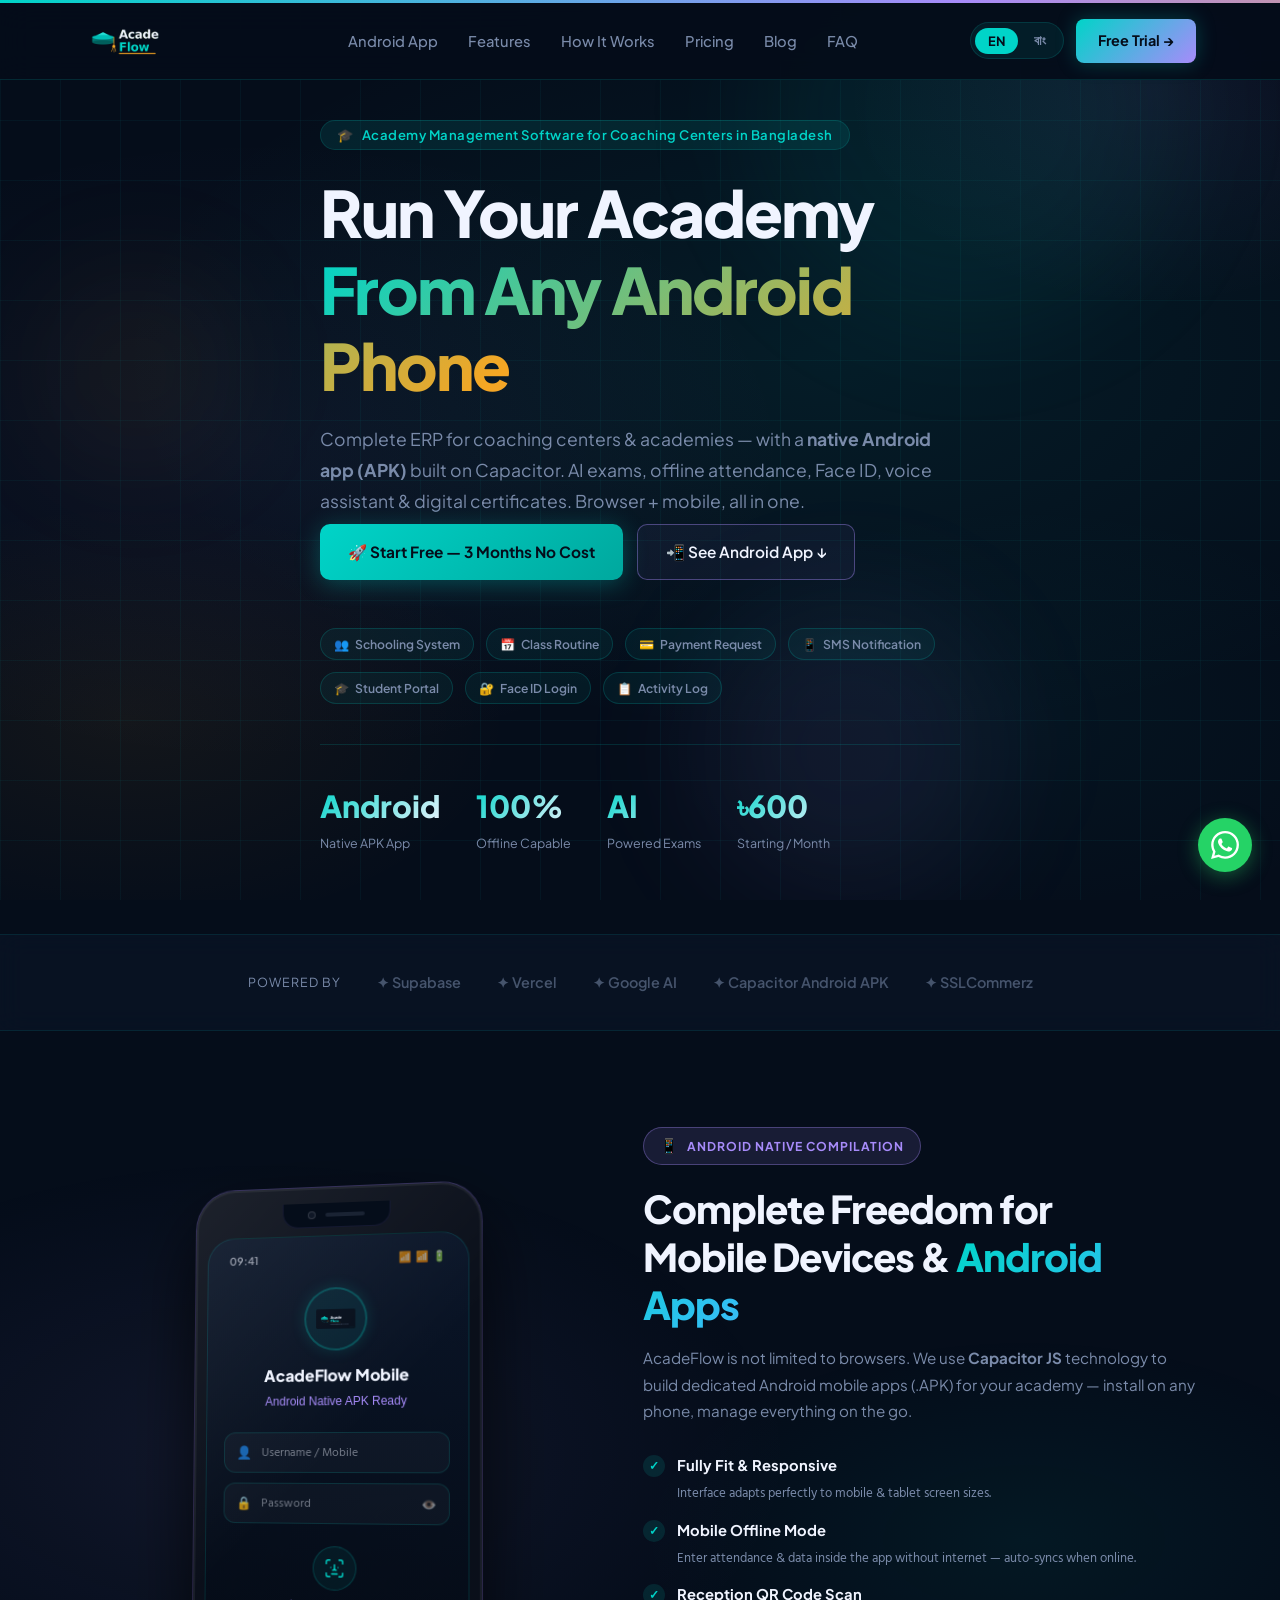
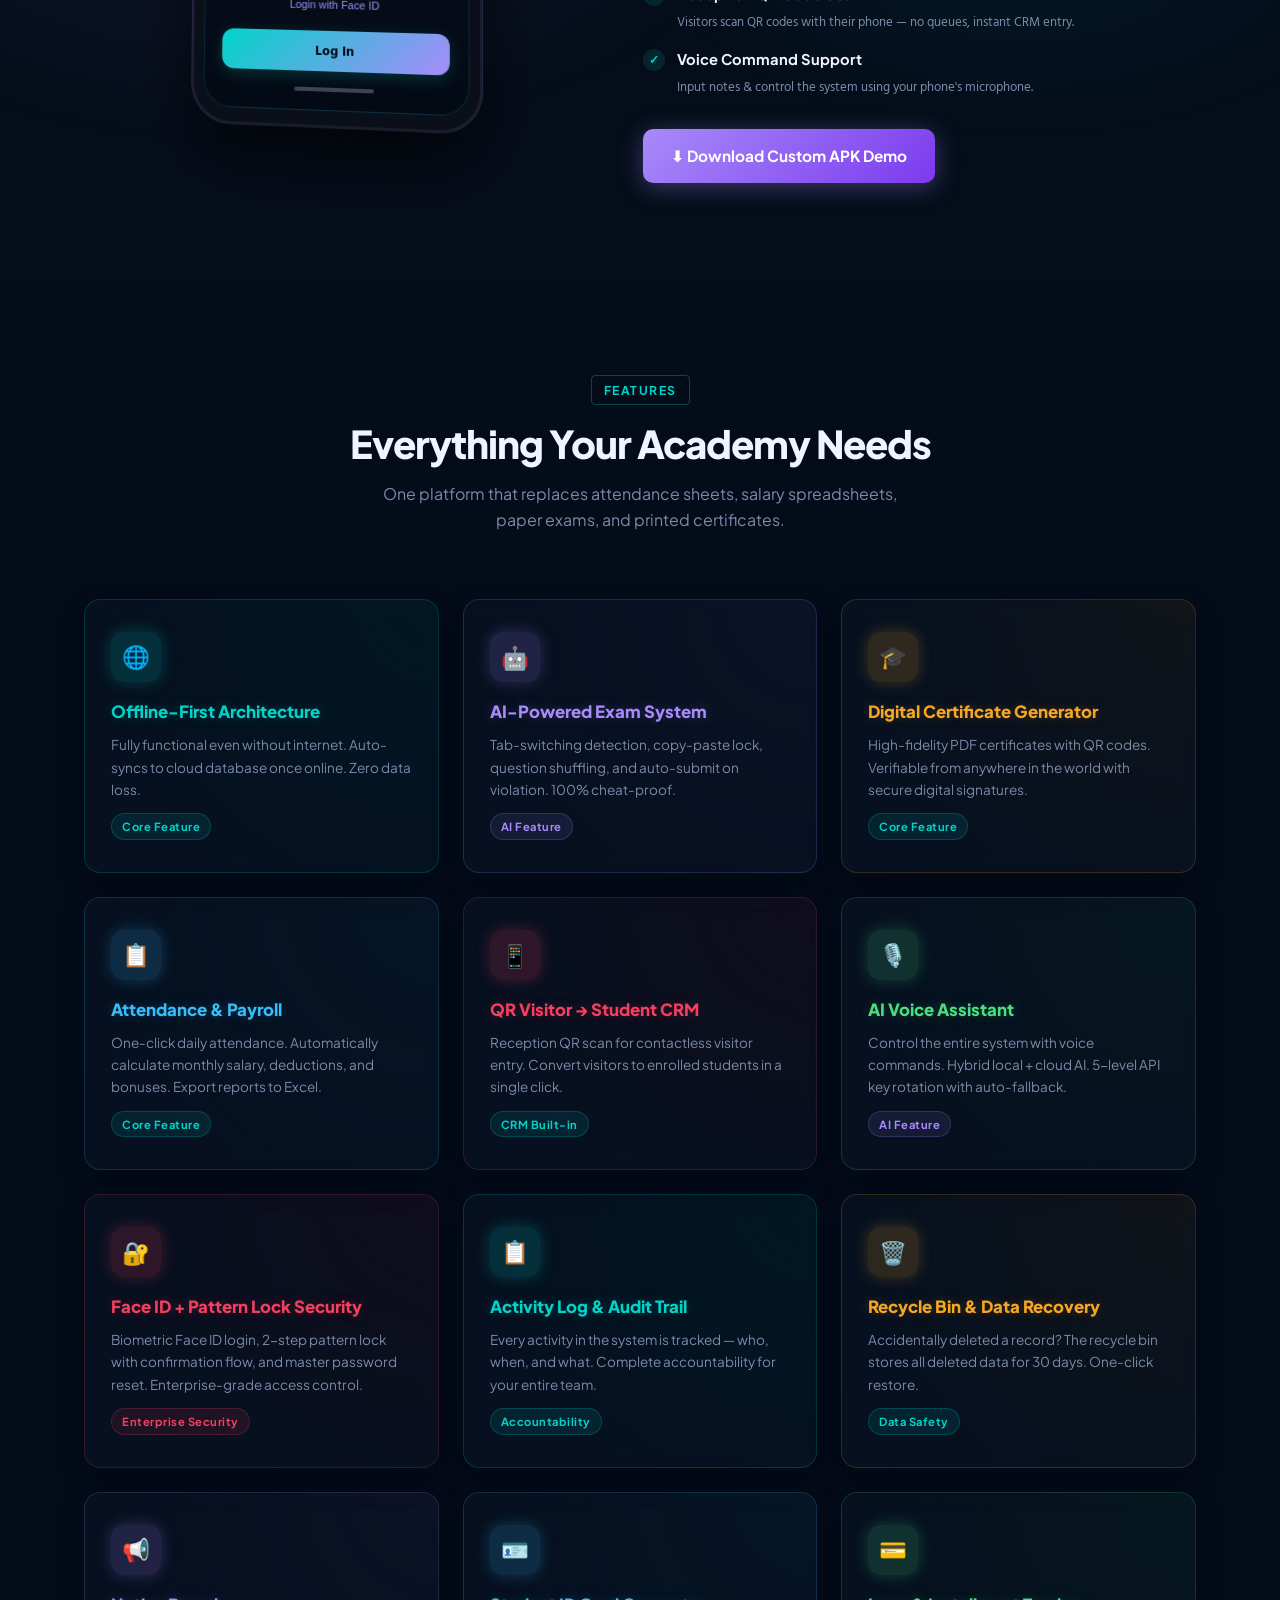
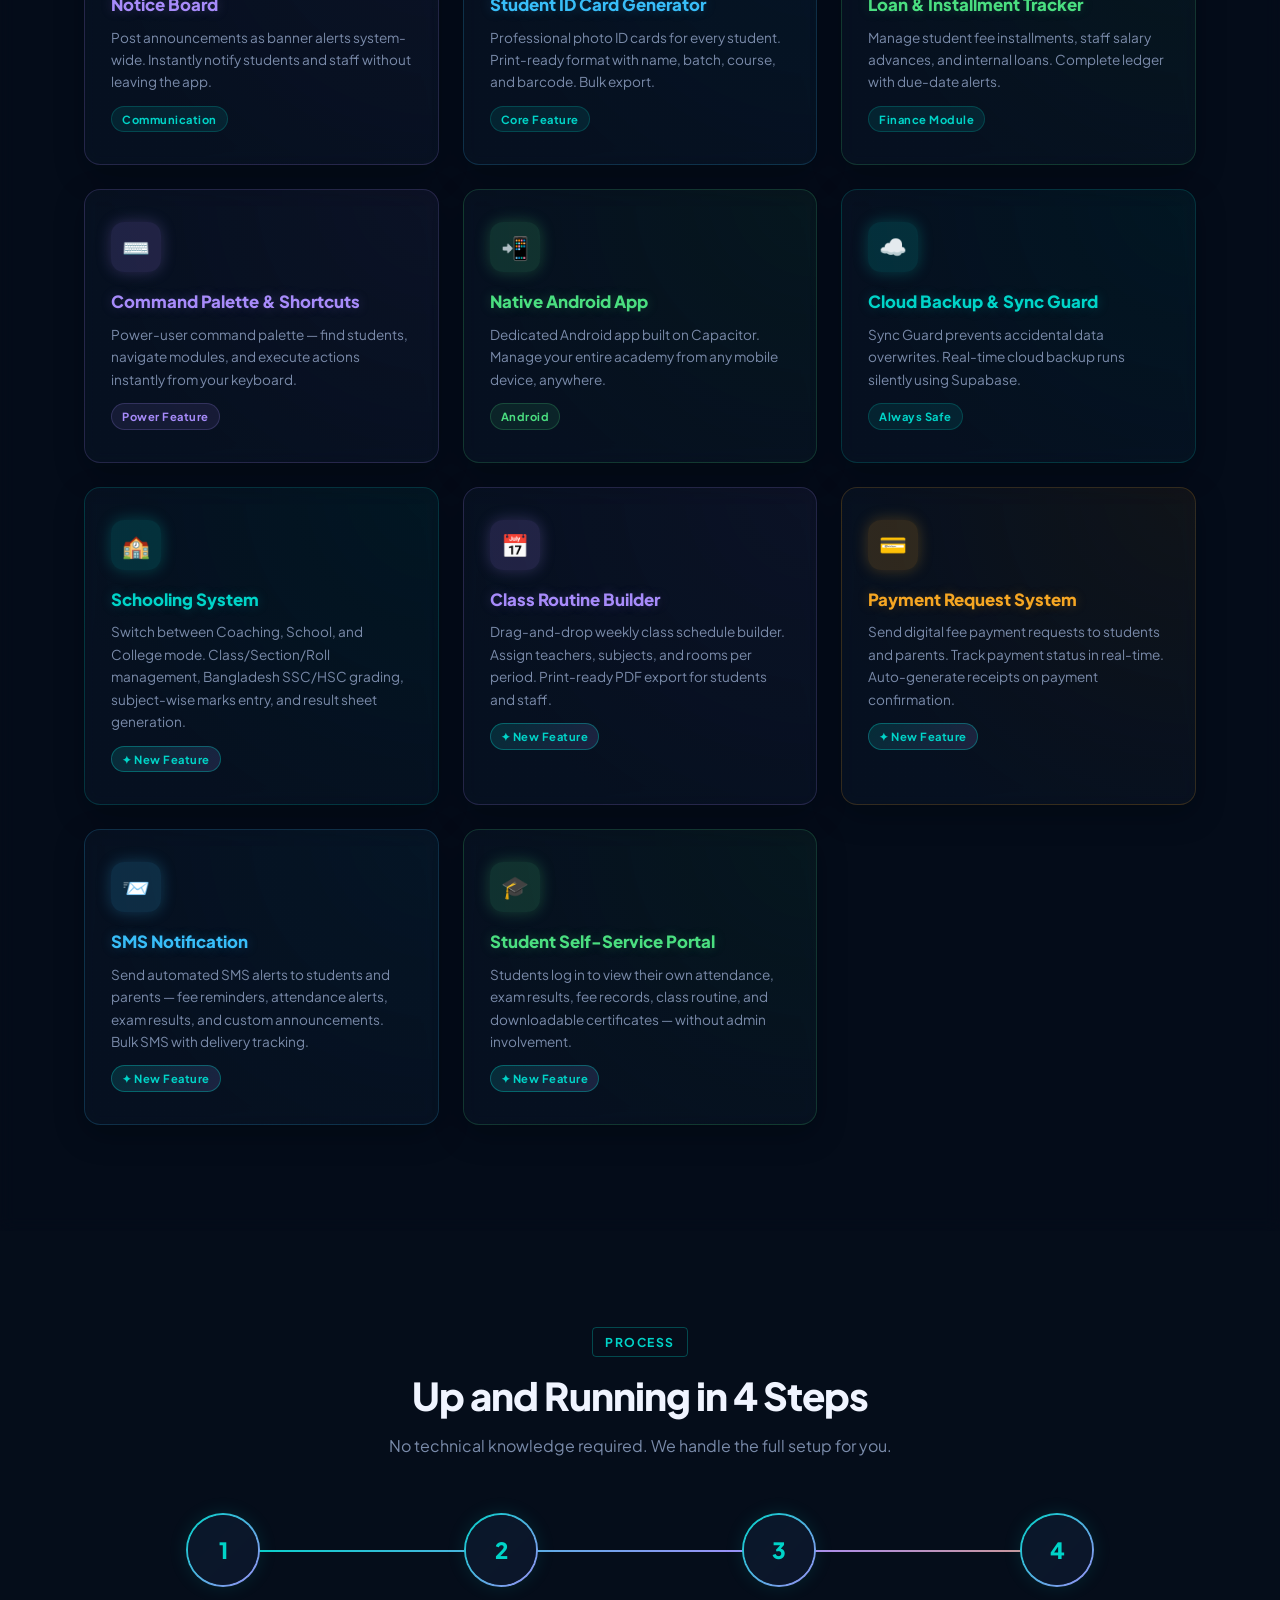
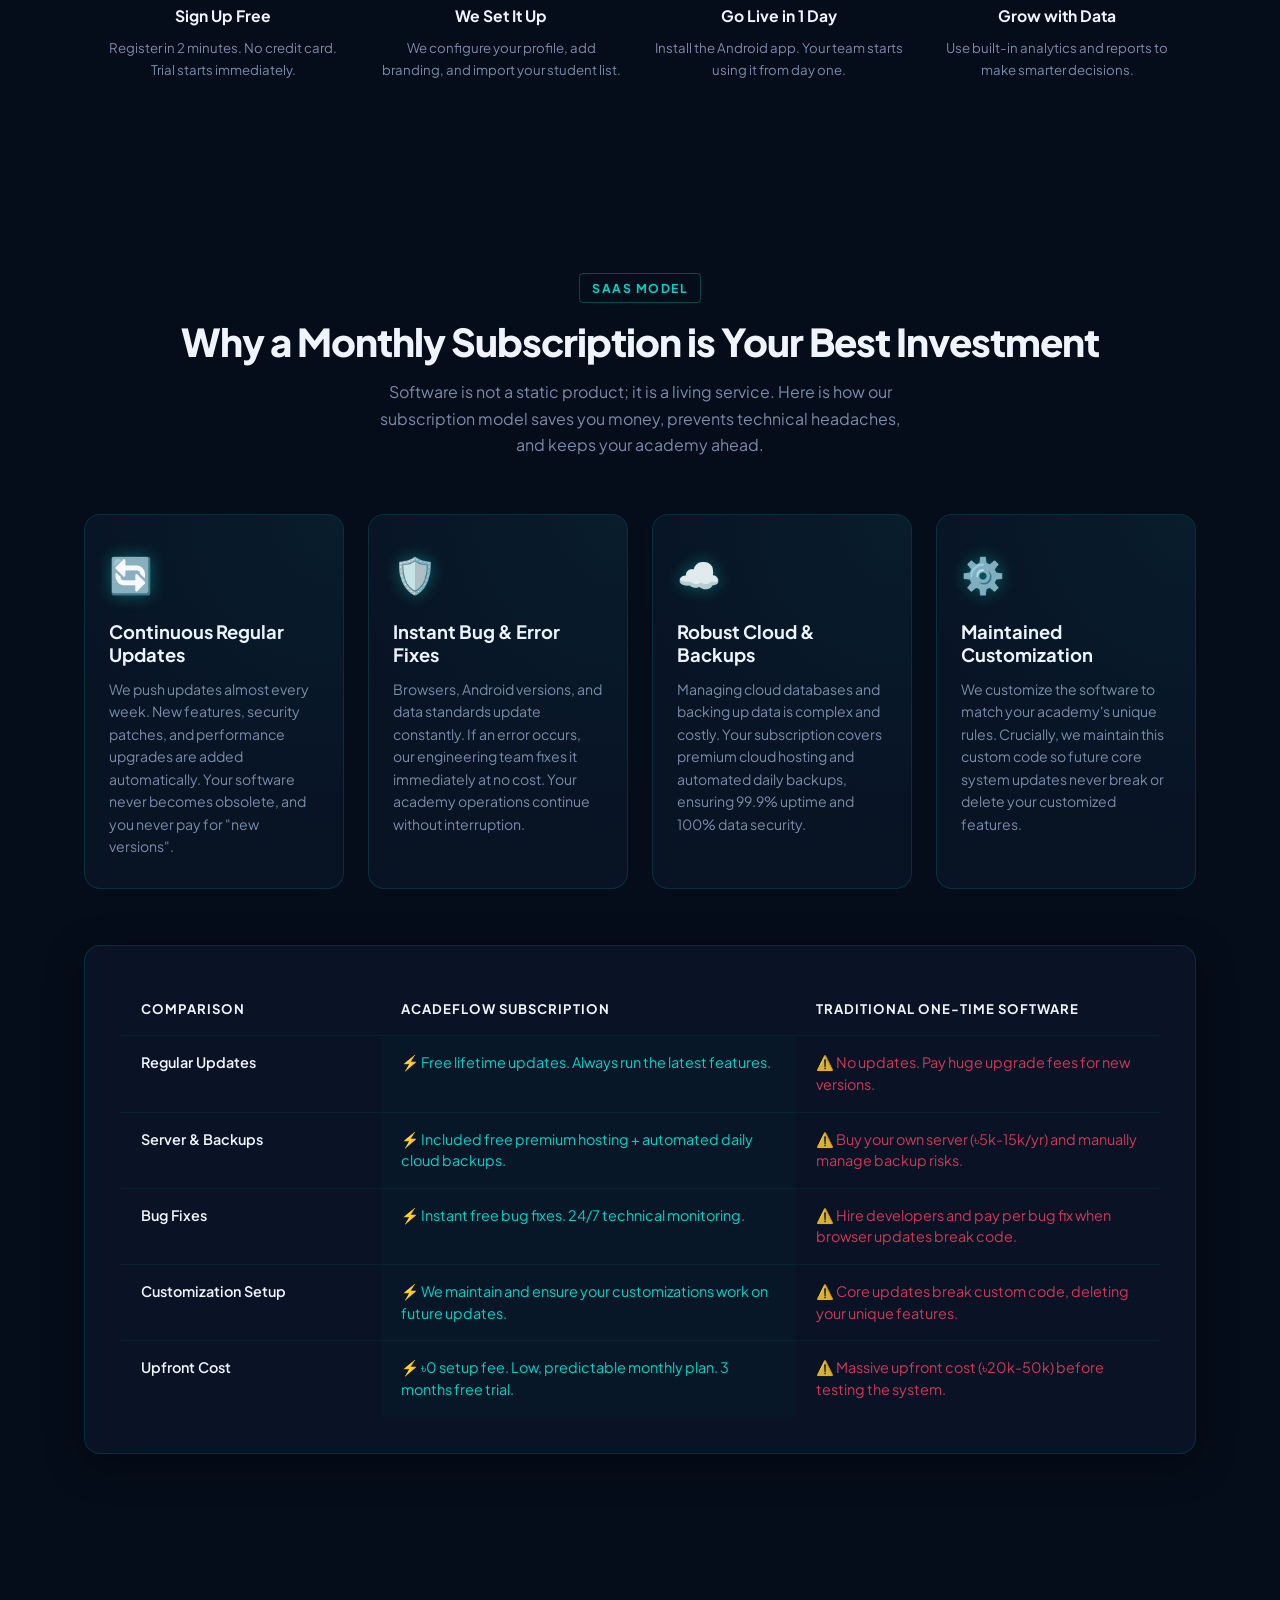
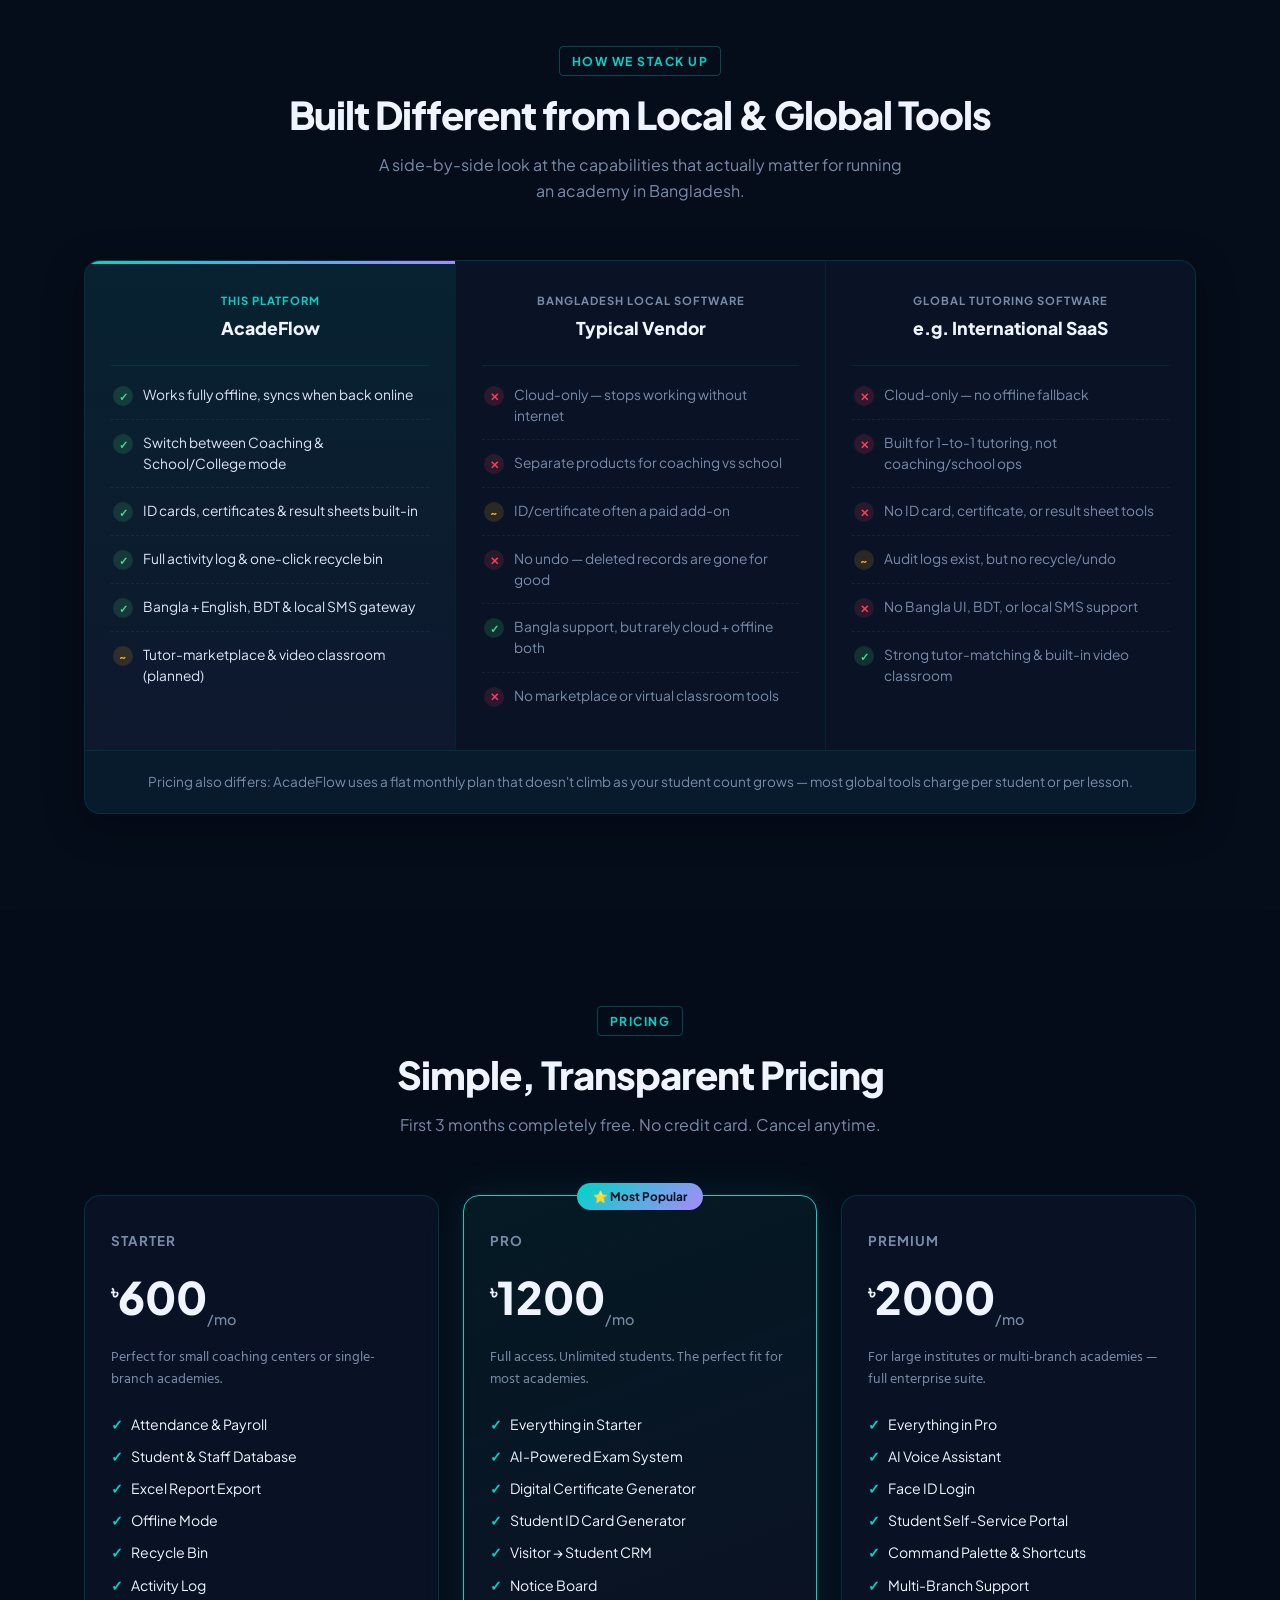
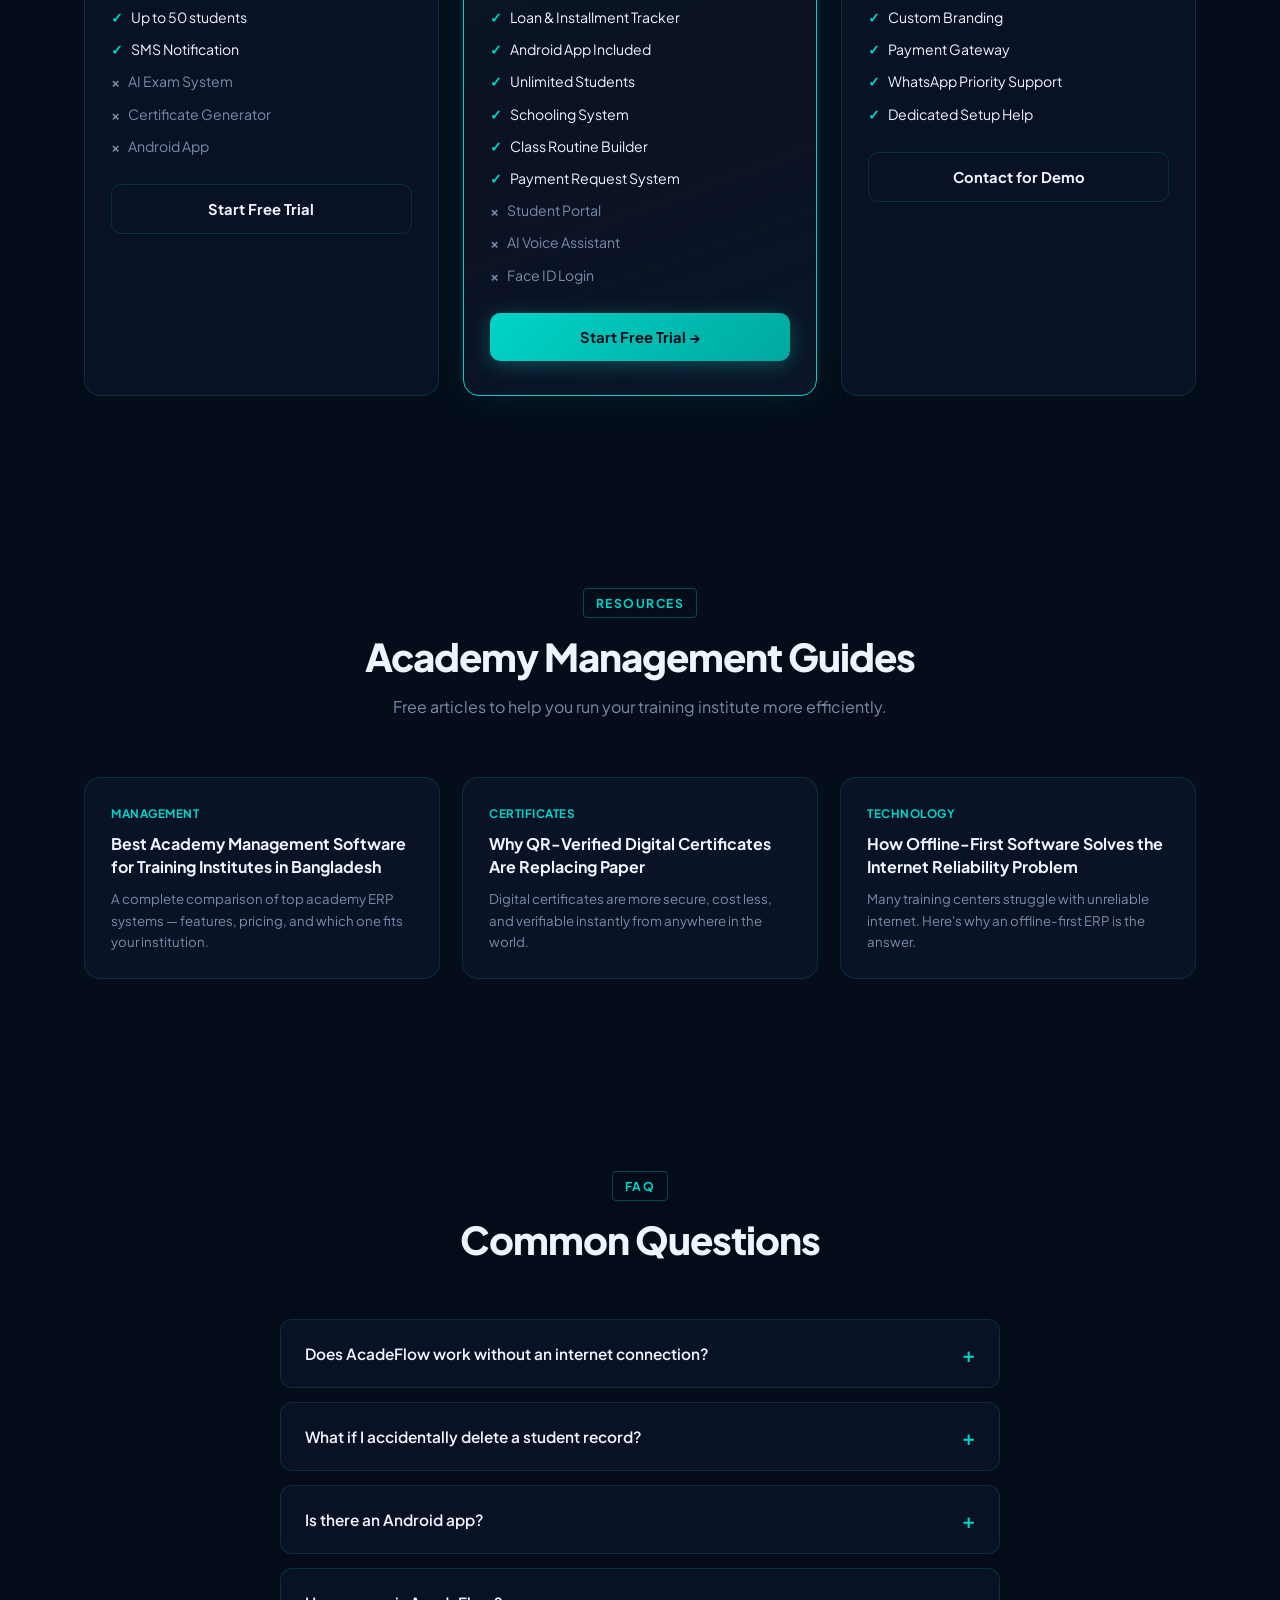
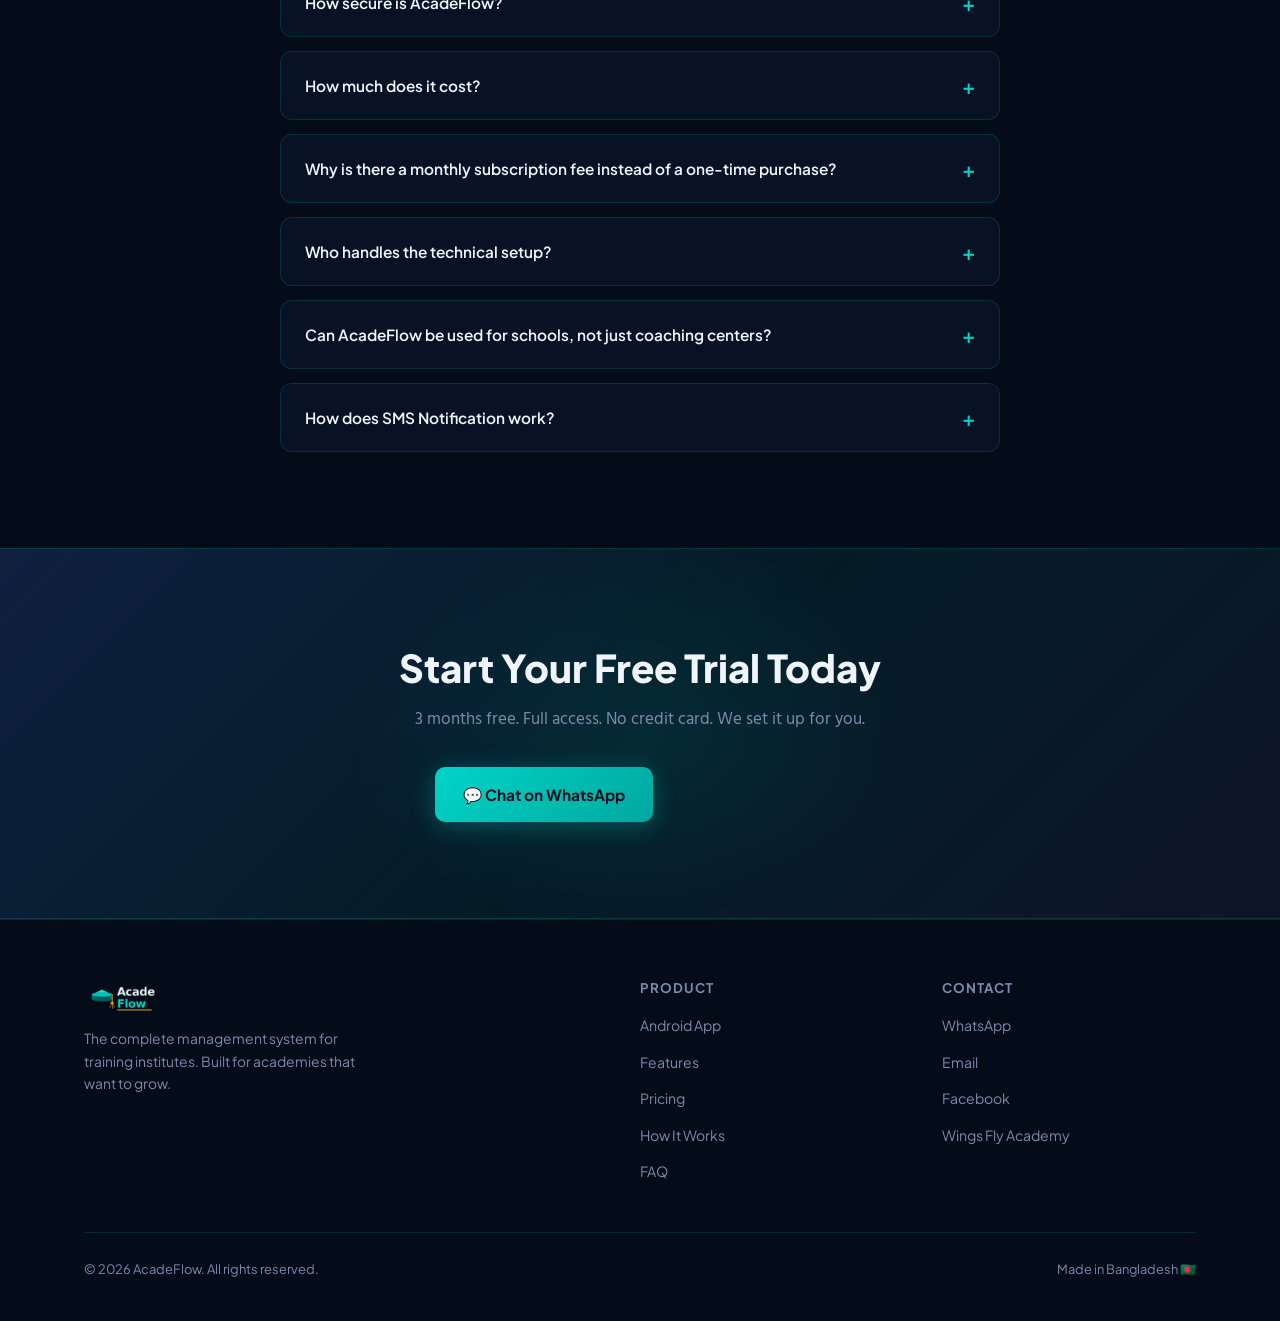
==== commit fecc90e7: "design" ====
--- a/index.html
+++ b/index.html
@@ -532,25 +532,106 @@
 
     /* FEATURES GRID */
     .feat-bg{background:rgba(5, 13, 26, 0.35);backdrop-filter:blur(8px);}
-    .feat-grid{display:grid;grid-template-columns:repeat(3,1fr);border:1px solid rgba(0,212,200,0.15);border-radius:16px;overflow:hidden;}
-    .fc{background:rgba(10, 22, 40, 0.7);backdrop-filter:blur(6px);padding:32px 26px;border-right:1px solid rgba(0,212,200,0.15);border-bottom:1px solid rgba(0,212,200,0.15);transition:background 0.3s,transform 0.3s;position:relative;overflow:hidden;}
-    .fc::before{content:'';position:absolute;top:0;left:0;right:0;height:2px;background:linear-gradient(90deg,transparent,currentColor,transparent);opacity:0;transition:opacity 0.3s;}
-    .fc:hover::before{opacity:1;}
-    .fc:hover{background:rgba(15, 32, 64, 0.8);}
-    .fc.c-teal{color:#00d4c8;}
-    .fc.c-purple{color:#a78bfa;}
-    .fc.c-amber{color:#f5a623;}
-    .fc.c-sky{color:#38bdf8;}
-    .fc.c-rose{color:#f43f5e;}
-    .fc.c-green{color:#4ade80;}
+    .feat-grid{
+      display:grid;
+      grid-template-columns:repeat(3,1fr);
+      gap:24px;
+      border:none;
+      border-radius:0;
+      overflow:visible;
+      padding:10px 0;
+    }
+    .fc{
+      backdrop-filter:blur(8px);
+      padding:32px 26px;
+      border-radius:16px;
+      border:1px solid rgba(255, 255, 255, 0.05);
+      transition:all 0.4s cubic-bezier(0.16, 1, 0.3, 1);
+      position:relative;
+      overflow:hidden;
+      box-shadow:0 10px 30px rgba(0,0,0,0.25);
+    }
+    
+    .fc.c-teal {
+      border-color: rgba(0, 212, 200, 0.18);
+      background: radial-gradient(circle at top right, rgba(0, 212, 200, 0.06), rgba(10, 22, 40, 0.5) 80%);
+    }
+    .fc.c-teal:hover {
+      border-color: rgba(0, 212, 200, 0.55);
+      background: radial-gradient(circle at top right, rgba(0, 212, 200, 0.15), rgba(10, 22, 40, 0.6) 80%);
+      box-shadow: 0 15px 35px rgba(0, 212, 200, 0.15);
+      transform: translateY(-6px);
+    }
+    .fc.c-teal .fn { color: #00d4c8; text-shadow: 0 0 12px rgba(0, 212, 200, 0.25); }
+
+    .fc.c-purple {
+      border-color: rgba(167, 139, 250, 0.18);
+      background: radial-gradient(circle at top right, rgba(167, 139, 250, 0.06), rgba(10, 22, 40, 0.5) 80%);
+    }
+    .fc.c-purple:hover {
+      border-color: rgba(167, 139, 250, 0.55);
+      background: radial-gradient(circle at top right, rgba(167, 139, 250, 0.15), rgba(10, 22, 40, 0.6) 80%);
+      box-shadow: 0 15px 35px rgba(167, 139, 250, 0.15);
+      transform: translateY(-6px);
+    }
+    .fc.c-purple .fn { color: #a78bfa; text-shadow: 0 0 12px rgba(167, 139, 250, 0.25); }
+
+    .fc.c-amber {
+      border-color: rgba(245, 166, 35, 0.18);
+      background: radial-gradient(circle at top right, rgba(245, 166, 35, 0.06), rgba(10, 22, 40, 0.5) 80%);
+    }
+    .fc.c-amber:hover {
+      border-color: rgba(245, 166, 35, 0.55);
+      background: radial-gradient(circle at top right, rgba(245, 166, 35, 0.15), rgba(10, 22, 40, 0.6) 80%);
+      box-shadow: 0 15px 35px rgba(245, 166, 35, 0.15);
+      transform: translateY(-6px);
+    }
+    .fc.c-amber .fn { color: #f5a623; text-shadow: 0 0 12px rgba(245, 166, 35, 0.25); }
+
+    .fc.c-sky {
+      border-color: rgba(56, 189, 248, 0.18);
+      background: radial-gradient(circle at top right, rgba(56, 189, 248, 0.06), rgba(10, 22, 40, 0.5) 80%);
+    }
+    .fc.c-sky:hover {
+      border-color: rgba(56, 189, 248, 0.55);
+      background: radial-gradient(circle at top right, rgba(56, 189, 248, 0.15), rgba(10, 22, 40, 0.6) 80%);
+      box-shadow: 0 15px 35px rgba(56, 189, 248, 0.15);
+      transform: translateY(-6px);
+    }
+    .fc.c-sky .fn { color: #38bdf8; text-shadow: 0 0 12px rgba(56, 189, 248, 0.25); }
+
+    .fc.c-rose {
+      border-color: rgba(244, 63, 94, 0.18);
+      background: radial-gradient(circle at top right, rgba(244, 63, 94, 0.06), rgba(10, 22, 40, 0.5) 80%);
+    }
+    .fc.c-rose:hover {
+      border-color: rgba(244, 63, 94, 0.55);
+      background: radial-gradient(circle at top right, rgba(244, 63, 94, 0.15), rgba(10, 22, 40, 0.6) 80%);
+      box-shadow: 0 15px 35px rgba(244, 63, 94, 0.15);
+      transform: translateY(-6px);
+    }
+    .fc.c-rose .fn { color: #f43f5e; text-shadow: 0 0 12px rgba(244, 63, 94, 0.25); }
+
+    .fc.c-green {
+      border-color: rgba(74, 222, 128, 0.18);
+      background: radial-gradient(circle at top right, rgba(74, 222, 128, 0.06), rgba(10, 22, 40, 0.5) 80%);
+    }
+    .fc.c-green:hover {
+      border-color: rgba(74, 222, 128, 0.55);
+      background: radial-gradient(circle at top right, rgba(74, 222, 128, 0.15), rgba(10, 22, 40, 0.6) 80%);
+      box-shadow: 0 15px 35px rgba(74, 222, 128, 0.15);
+      transform: translateY(-6px);
+    }
+    .fc.c-green .fn { color: #4ade80; text-shadow: 0 0 12px rgba(74, 222, 128, 0.25); }
+
     .fi{width:50px;height:50px;border-radius:13px;display:flex;align-items:center;justify-content:center;font-size:1.4rem;margin-bottom:16px;}
-    .fi.teal{background:rgba(0,212,200,0.12);box-shadow:0 0 20px rgba(0,212,200,0.1);}
-    .fi.purple{background:rgba(167,139,250,0.12);box-shadow:0 0 20px rgba(167,139,250,0.1);}
-    .fi.amber{background:rgba(245,166,35,0.12);box-shadow:0 0 20px rgba(245,166,35,0.1);}
-    .fi.sky{background:rgba(56,189,248,0.12);box-shadow:0 0 20px rgba(56,189,248,0.1);}
-    .fi.rose{background:rgba(244,63,94,0.12);box-shadow:0 0 20px rgba(244,63,94,0.1);}
-    .fi.green{background:rgba(74,222,128,0.12);box-shadow:0 0 20px rgba(74,222,128,0.1);}
-    .fn{font-size:1rem;font-weight:700;margin-bottom:8px;color:#f0f4ff;}
+    .fi.teal{background:rgba(0,212,200,0.16);box-shadow:0 0 15px rgba(0,212,200,0.25);}
+    .fi.purple{background:rgba(167,139,250,0.16);box-shadow:0 0 15px rgba(167,139,250,0.25);}
+    .fi.amber{background:rgba(245,166,35,0.16);box-shadow:0 0 15px rgba(245,166,35,0.25);}
+    .fi.sky{background:rgba(56,189,248,0.16);box-shadow:0 0 15px rgba(56,189,248,0.25);}
+    .fi.rose{background:rgba(244,63,94,0.16);box-shadow:0 0 15px rgba(244,63,94,0.25);}
+    .fi.green{background:rgba(74,222,128,0.16);box-shadow:0 0 15px rgba(74,222,128,0.25);}
+    .fn{font-size:1.05rem;font-weight:800;margin-bottom:8px;}
     .fd{font-size:0.85rem;color:#7a8baa;line-height:1.65;}
     .badge{display:inline-block;margin-top:12px;font-size:0.7rem;font-weight:700;letter-spacing:0.5px;padding:3px 10px;border-radius:100px;}
     .b-core{background:rgba(0,212,200,0.1);color:#00d4c8;border:1px solid rgba(0,212,200,0.2);}
